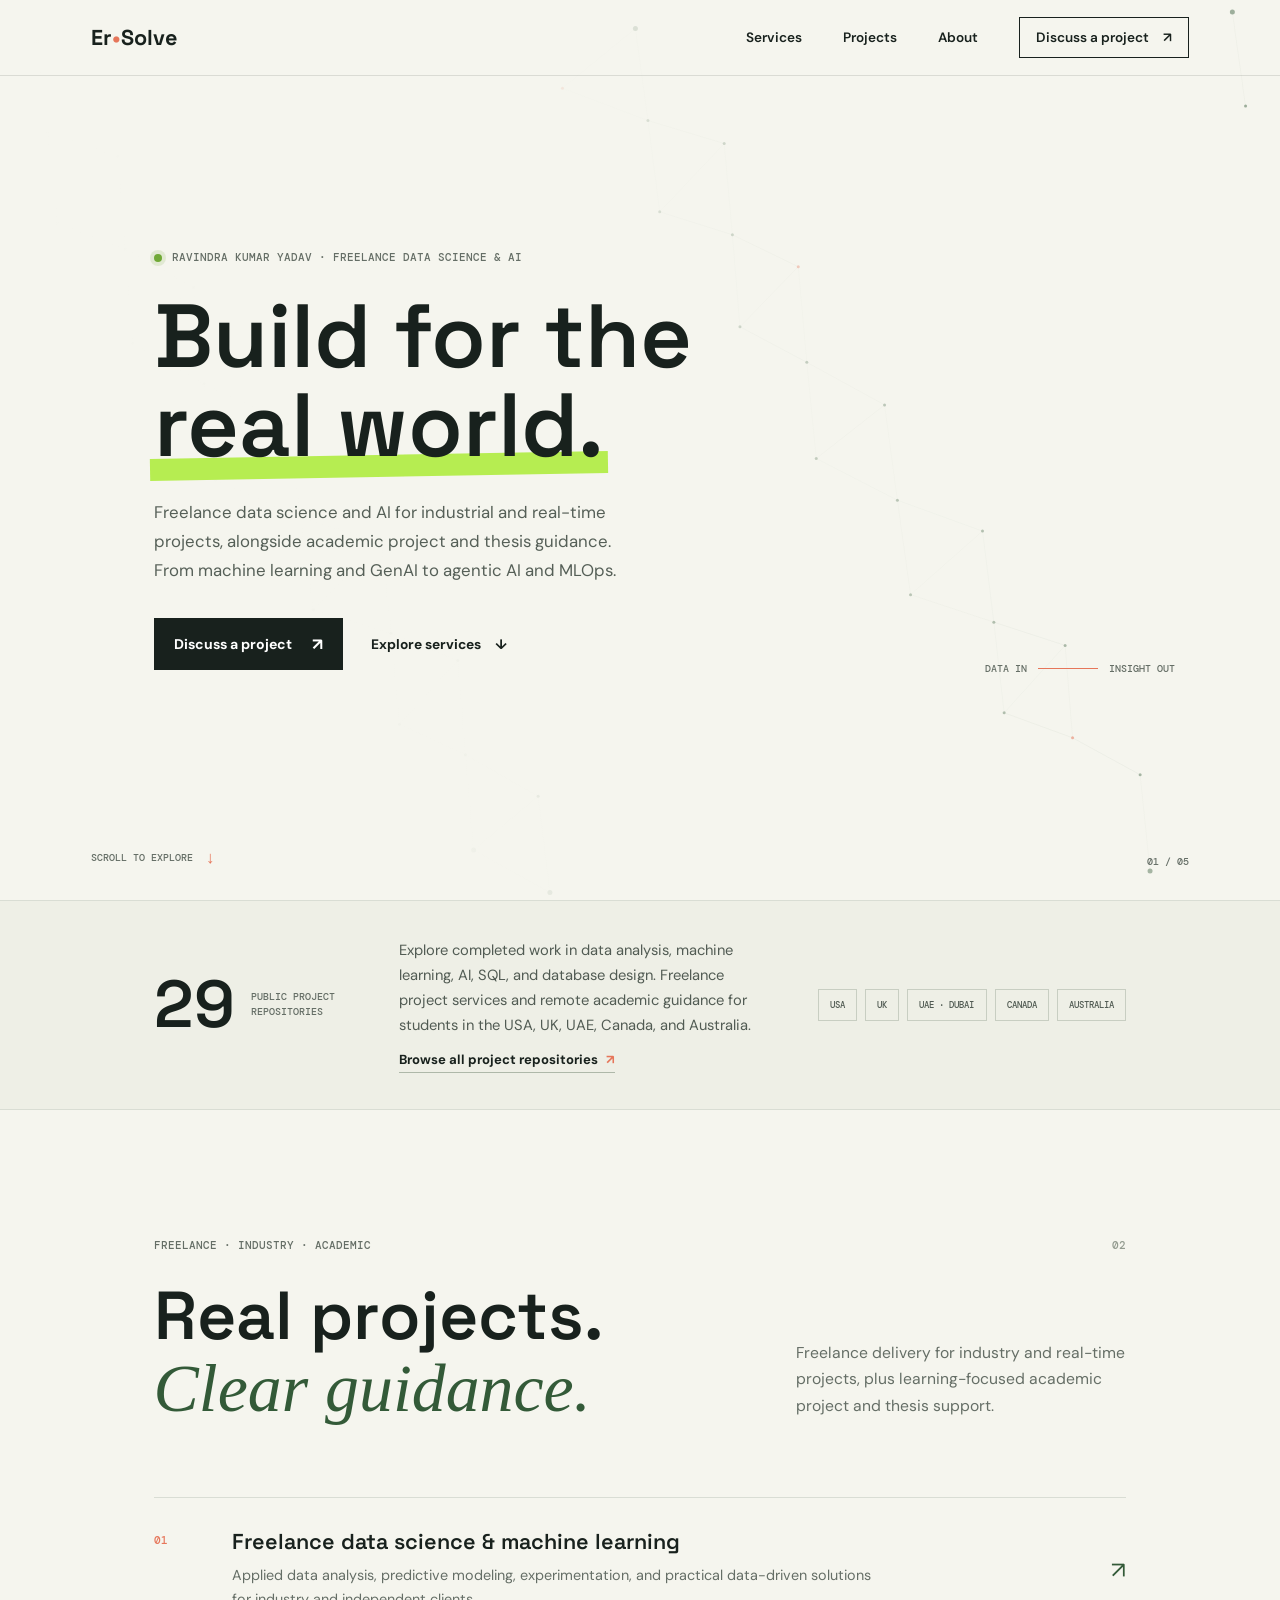
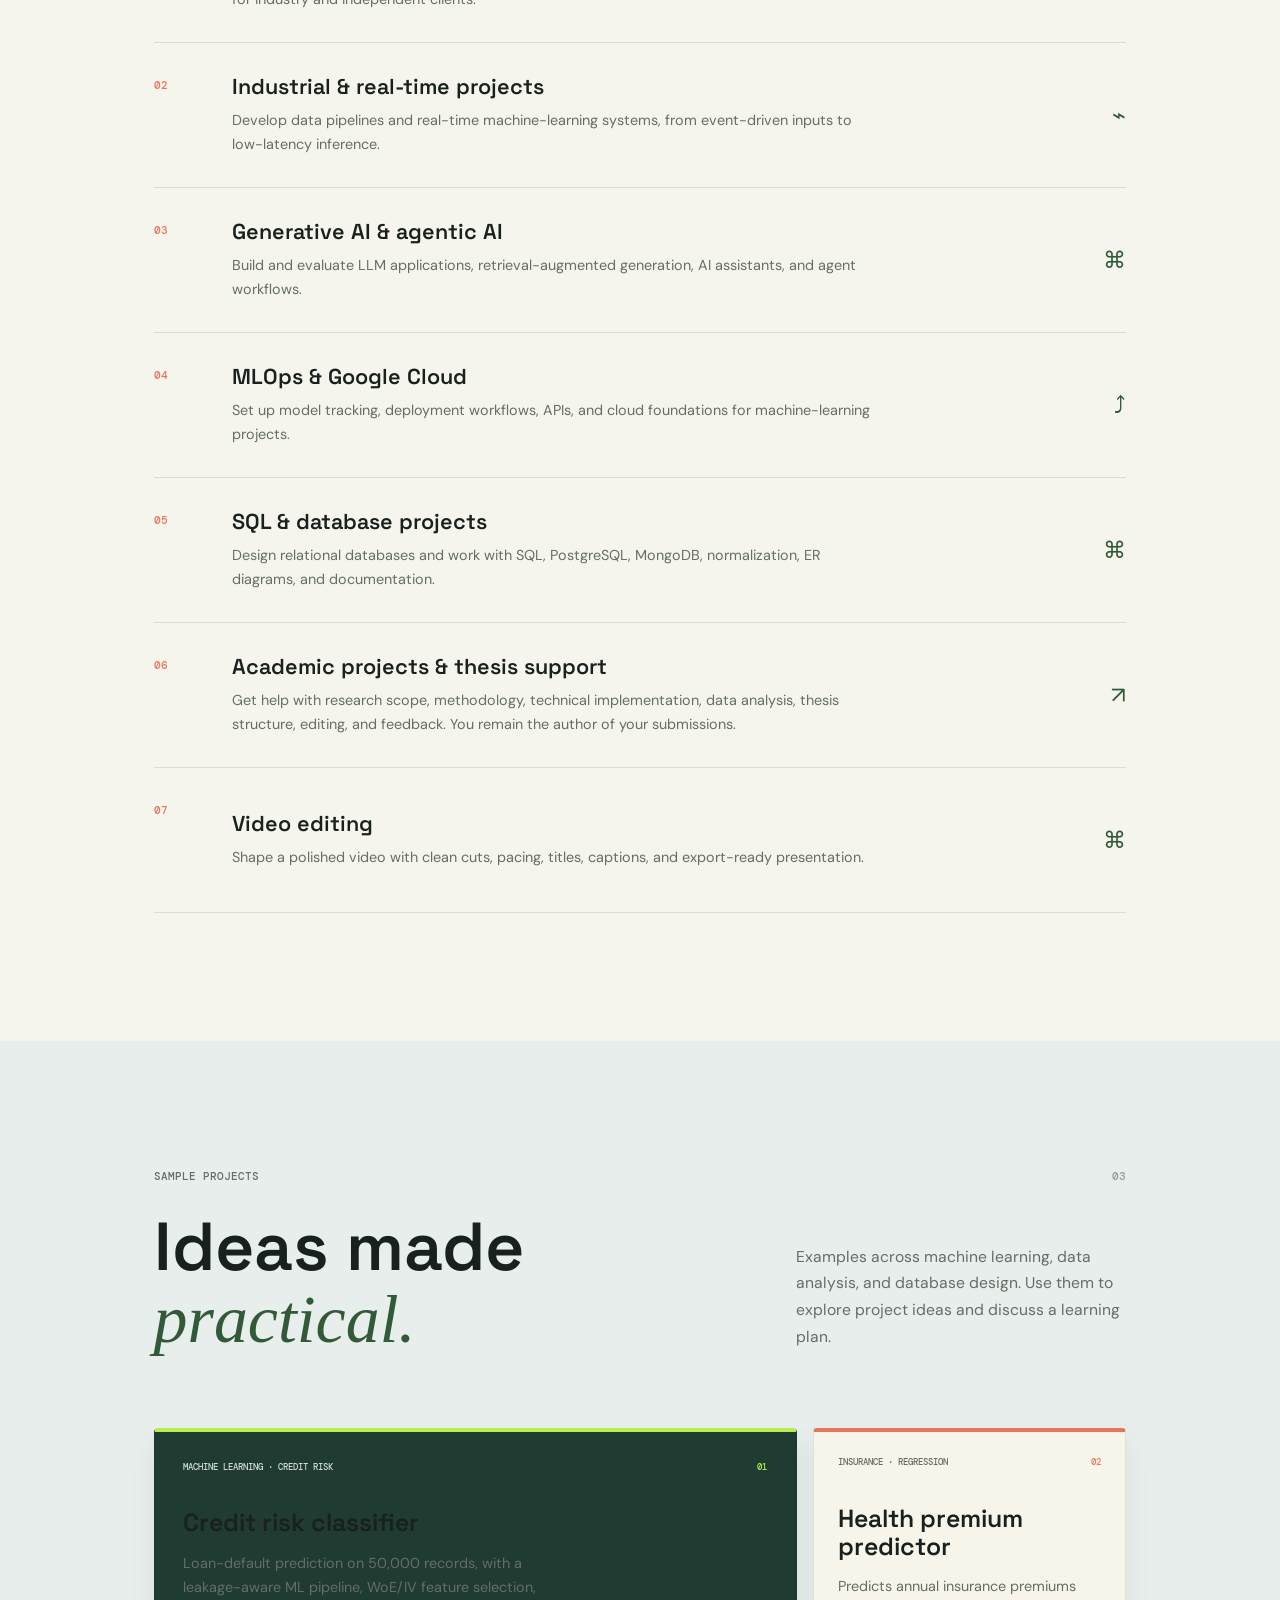
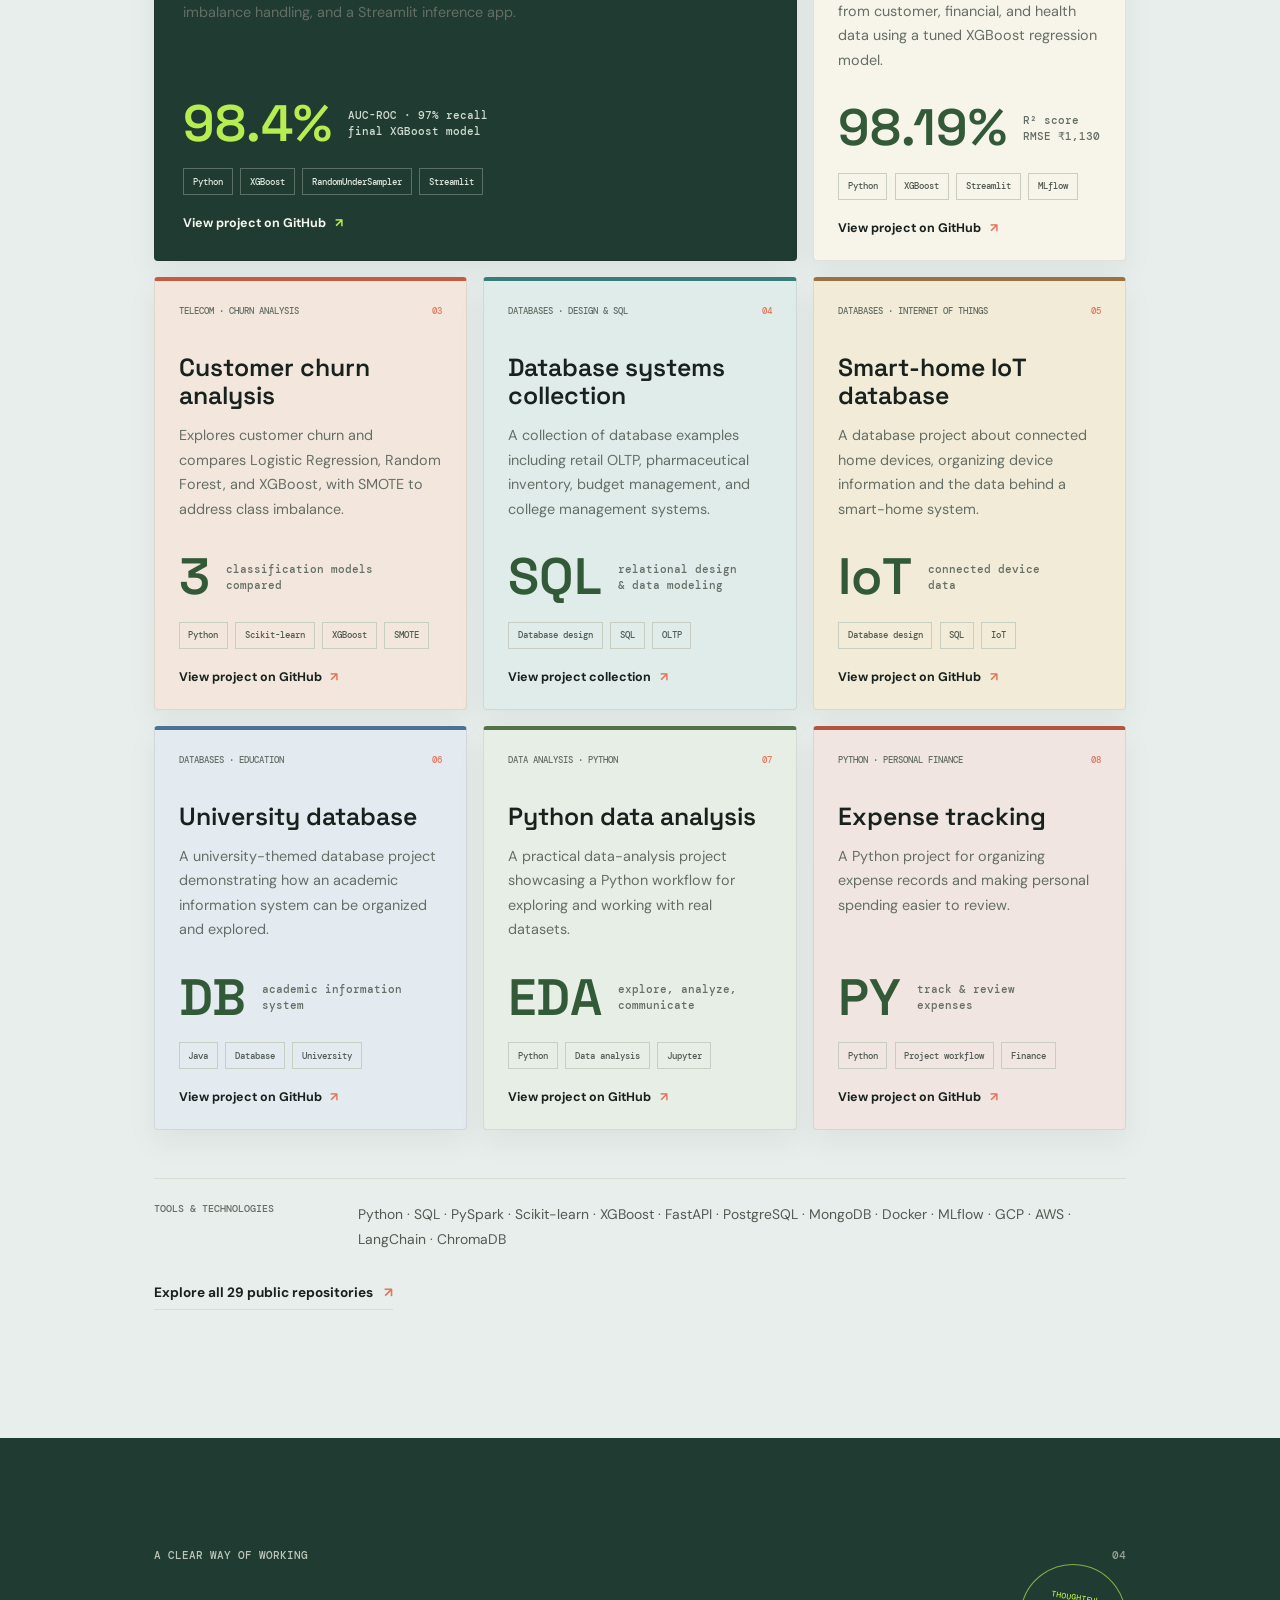
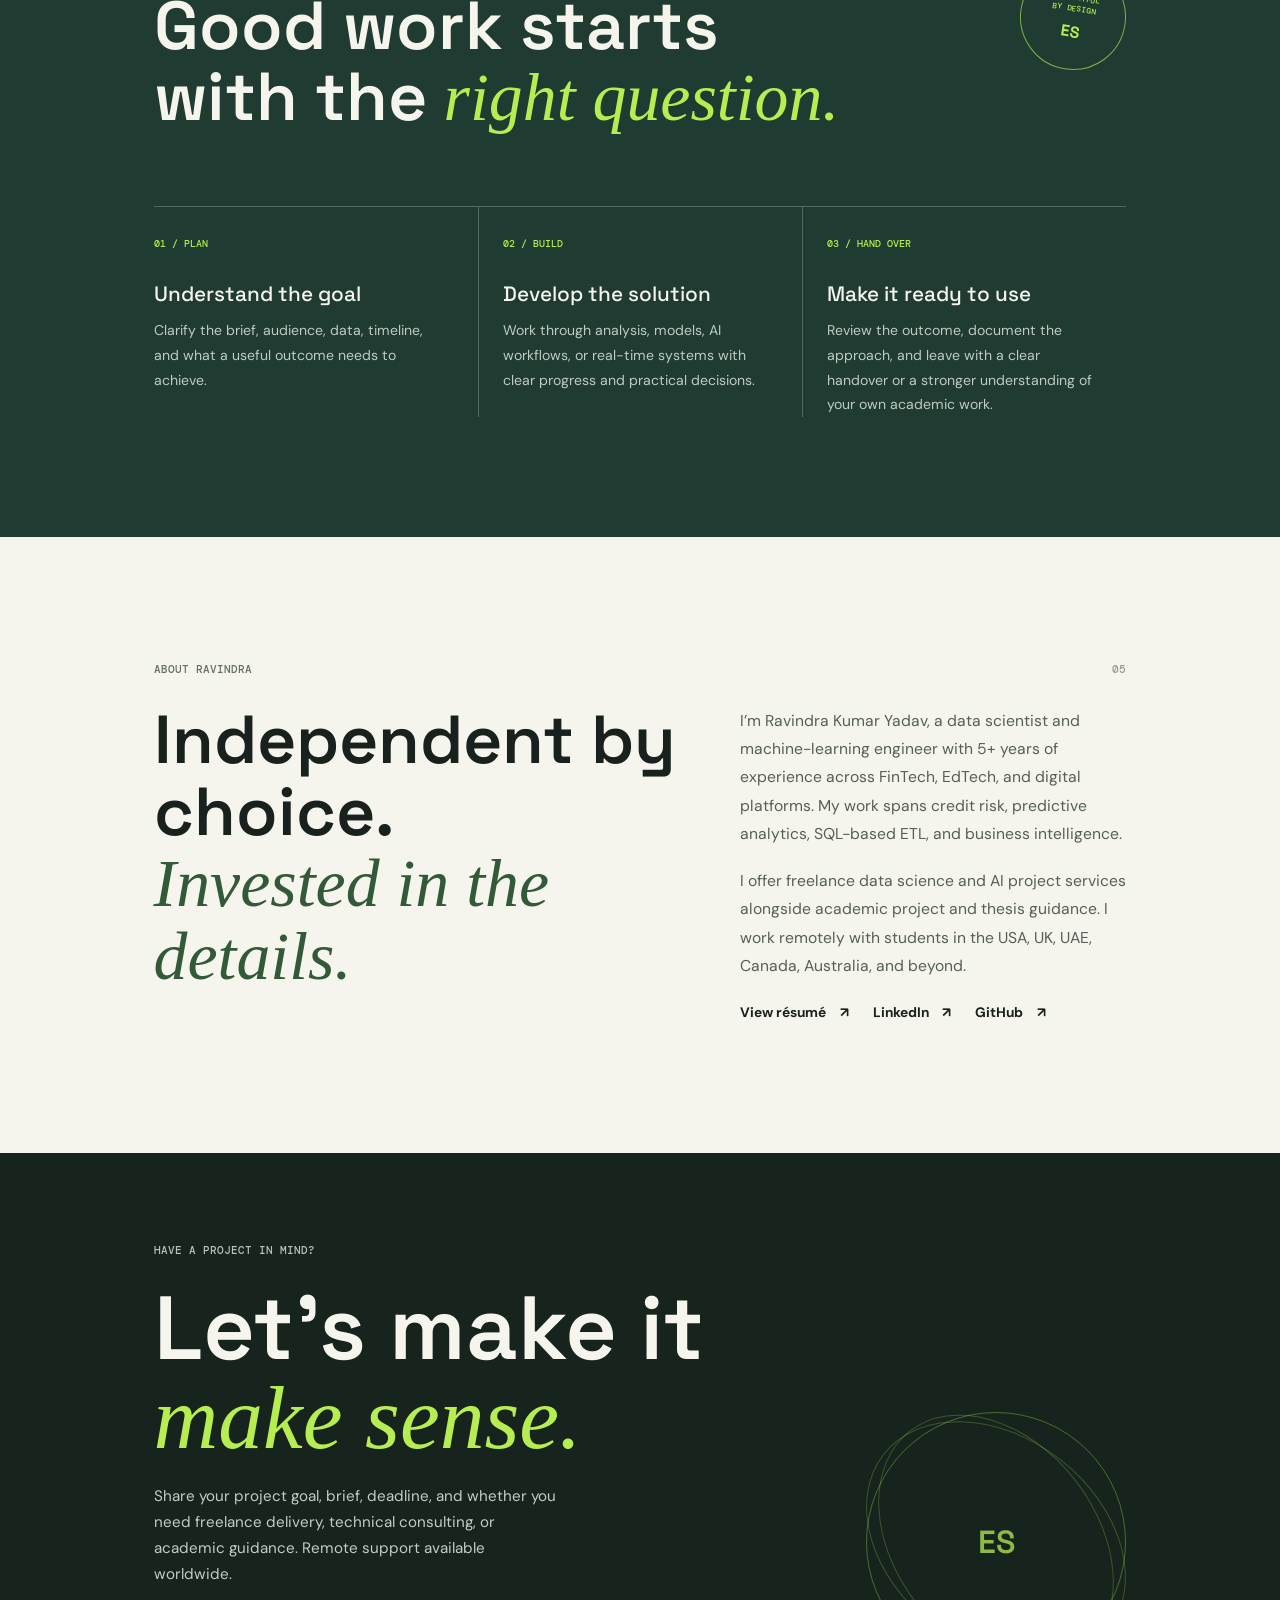
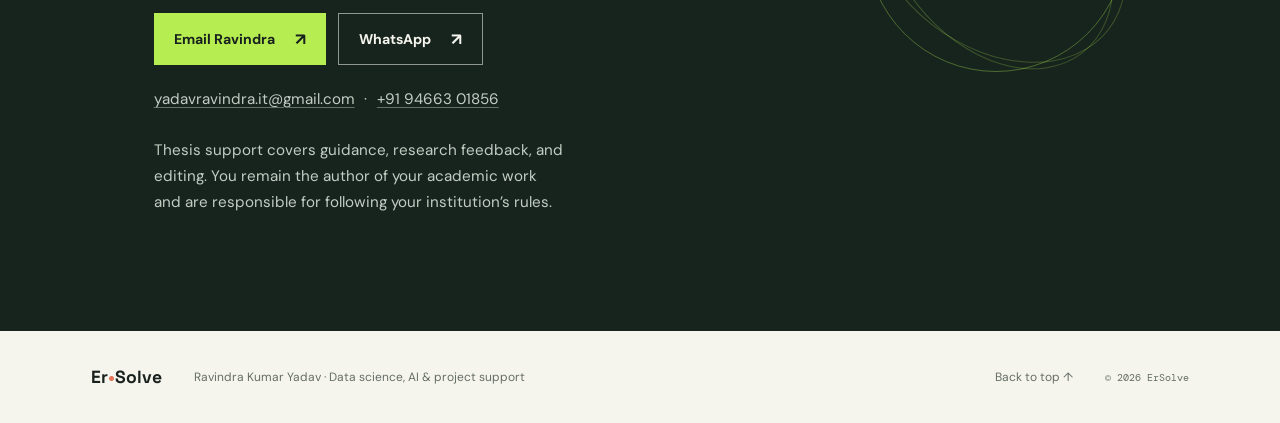
==== index.html @ 777aba5e "projects and view changes" ====
<!doctype html>
<html lang="en">
<head>
    <meta charset="UTF-8">
    <meta name="viewport" content="width=device-width, initial-scale=1">
    <meta name="theme-color" content="#f5f5ee">
    <meta name="description" content="Freelance data science and AI services for industrial and real-time projects, plus academic project and thesis guidance in data analysis, machine learning, GenAI, agentic AI, MLOps, and Google Cloud.">
    <link rel="canonical" href="https://www.ersolve.com/">
    <link rel="preconnect" href="https://fonts.googleapis.com">
    <link rel="preconnect" href="https://fonts.gstatic.com" crossorigin>
    <link href="https://fonts.googleapis.com/css2?family=DM+Mono:wght@400;500&family=DM+Sans:wght@400;500;600;700&family=Space+Grotesk:wght@400;500;600;700&display=swap" rel="stylesheet">
    <link rel="stylesheet" href="assets/css/styles.css">
    <title>Freelance Data Science &amp; AI | Project and Thesis Support | ErSolve</title>
</head>
<body>
    <a class="skip-link" href="#main">Skip to content</a>
    <header class="site-header">
        <a class="wordmark" href="#home" aria-label="ErSolve home">Er<span>•</span>Solve</a>
        <button class="menu-toggle" type="button" aria-label="Open navigation" aria-expanded="false" aria-controls="site-navigation"><span></span><span></span></button>
        <nav class="site-nav" id="site-navigation" aria-label="Main navigation">
            <a href="#services">Services</a><a href="#work">Projects</a><a href="#about">About</a>
            <a class="nav-contact" href="#contact">Discuss a project <span aria-hidden="true">↗</span></a>
        </nav>
    </header>

    <main id="main">
        <section class="hero" id="home" aria-labelledby="hero-title">
            <canvas class="hero-canvas" aria-hidden="true"></canvas><div class="hero-wash" aria-hidden="true"></div>
            <div class="hero-content">
                <p class="eyebrow"><span class="status-dot"></span> RAVINDRA KUMAR YADAV · FREELANCE DATA SCIENCE &amp; AI</p>
                <h1 id="hero-title">Build for the<br><span class="highlight">real world.</span></h1>
                <p class="hero-copy">Freelance data science and AI for industrial and real-time projects, alongside academic project and thesis guidance. From machine learning and GenAI to agentic AI and MLOps.</p>
                <div class="hero-actions"><a class="button button-dark" href="#contact">Discuss a project <span aria-hidden="true">↗</span></a><a class="text-link" href="#services">Explore services <span aria-hidden="true">↓</span></a></div>
            </div>
            <div class="hero-note" aria-hidden="true"><span>DATA IN</span><i></i><span>INSIGHT OUT</span></div>
            <a class="scroll-cue" href="#proof"><span>SCROLL TO EXPLORE</span><span aria-hidden="true">↓</span></a><span class="hero-index" aria-hidden="true">01 / 05</span>
        </section>

        <section class="proof-strip" id="proof" aria-label="Experience highlights">
            <div class="proof-number"><strong>29</strong><span>PUBLIC PROJECT<br>REPOSITORIES</span></div>
            <div class="proof-copy"><p>Explore completed work in data analysis, machine learning, AI, SQL, and database design. Freelance project services and remote academic guidance for students in the USA, UK, UAE, Canada, and Australia.</p><a class="proof-repository-link" href="https://github.com/ravindrakumaryadav?tab=repositories" target="_blank" rel="noreferrer">Browse all project repositories <span aria-hidden="true">↗</span></a></div>
            <div class="proof-tags" aria-label="Remote mentoring regions"><span>USA</span><span>UK</span><span>UAE · DUBAI</span><span>CANADA</span><span>AUSTRALIA</span></div>
        </section>

        <section class="services section-wrap" id="services" aria-labelledby="services-title">
            <div class="section-heading"><p class="eyebrow">FREELANCE · INDUSTRY · ACADEMIC <span class="eyebrow-mark">02</span></p><h2 id="services-title">Real projects.<br><span class="serif-accent">Clear guidance.</span></h2><p class="section-intro">Freelance delivery for industry and real-time projects, plus learning-focused academic project and thesis support.</p></div>
            <div class="service-list">
                <article class="service-row"><span class="service-count">01</span><div><h3>Freelance data science &amp; machine learning</h3><p>Applied data analysis, predictive modeling, experimentation, and practical data-driven solutions for industry and independent clients.</p></div><span class="service-symbol" aria-hidden="true">↗</span></article>
                <article class="service-row"><span class="service-count">02</span><div><h3>Industrial &amp; real-time projects</h3><p>Develop data pipelines and real-time machine-learning systems, from event-driven inputs to low-latency inference.</p></div><span class="service-symbol" aria-hidden="true">⌁</span></article>
                <article class="service-row"><span class="service-count">03</span><div><h3>Generative AI &amp; agentic AI</h3><p>Build and evaluate LLM applications, retrieval-augmented generation, AI assistants, and agent workflows.</p></div><span class="service-symbol" aria-hidden="true">⌘</span></article>
                <article class="service-row"><span class="service-count">04</span><div><h3>MLOps &amp; Google Cloud</h3><p>Set up model tracking, deployment workflows, APIs, and cloud foundations for machine-learning projects.</p></div><span class="service-symbol" aria-hidden="true">⤴</span></article>
                <article class="service-row"><span class="service-count">05</span><div><h3>SQL &amp; database projects</h3><p>Design relational databases and work with SQL, PostgreSQL, MongoDB, normalization, ER diagrams, and documentation.</p></div><span class="service-symbol" aria-hidden="true">⌘</span></article>
                <article class="service-row"><span class="service-count">06</span><div><h3>Academic projects &amp; thesis support</h3><p>Get help with research scope, methodology, technical implementation, data analysis, thesis structure, editing, and feedback. You remain the author of your submissions.</p></div><span class="service-symbol" aria-hidden="true">↗</span></article>
                <article class="service-row"><span class="service-count">07</span><div><h3>Video editing</h3><p>Shape a polished video with clean cuts, pacing, titles, captions, and export-ready presentation.</p></div><span class="service-symbol" aria-hidden="true">⌘</span></article>
            </div>
        </section>

        <section class="work section-wrap" id="work" aria-labelledby="work-title">
            <div class="section-heading"><p class="eyebrow">SAMPLE PROJECTS <span class="eyebrow-mark">03</span></p><h2 id="work-title">Ideas made<br><span class="serif-accent">practical.</span></h2><p class="section-intro">Examples across machine learning, data analysis, and database design. Use them to explore project ideas and discuss a learning plan.</p></div>
            <div class="project-grid">
                <article class="project-card project-card--featured"><div class="project-topline"><span>MACHINE LEARNING · CREDIT RISK</span><span>01</span></div><h3>Credit risk classifier</h3><p>Loan-default prediction on 50,000 records, with a leakage-aware ML pipeline, WoE/IV feature selection, imbalance handling, and a Streamlit inference app.</p><div class="project-result"><strong>98.4%</strong><span>AUC-ROC · 97% recall<br>final XGBoost model</span></div><div class="project-stack"><span>Python</span><span>XGBoost</span><span>RandomUnderSampler</span><span>Streamlit</span></div><a class="project-link" href="https://github.com/ravindrakumaryadav/ML-Credit-Risk-Model" target="_blank" rel="noreferrer">View project on GitHub <span aria-hidden="true">↗</span></a></article>
                <article class="project-card"><div class="project-topline"><span>INSURANCE · REGRESSION</span><span>02</span></div><h3>Health premium predictor</h3><p>Predicts annual insurance premiums from customer, financial, and health data using a tuned XGBoost regression model.</p><div class="project-result"><strong>98.19%</strong><span>R² score<br>RMSE ₹1,130</span></div><div class="project-stack"><span>Python</span><span>XGBoost</span><span>Streamlit</span><span>MLflow</span></div><a class="project-link" href="https://github.com/ravindrakumaryadav/ML-Healthcare-Insurance-Premium-Prediction" target="_blank" rel="noreferrer">View project on GitHub <span aria-hidden="true">↗</span></a></article>
                <article class="project-card"><div class="project-topline"><span>TELECOM · CHURN ANALYSIS</span><span>03</span></div><h3>Customer churn analysis</h3><p>Explores customer churn and compares Logistic Regression, Random Forest, and XGBoost, with SMOTE to address class imbalance.</p><div class="project-result"><strong>3</strong><span>classification models<br>compared</span></div><div class="project-stack"><span>Python</span><span>Scikit-learn</span><span>XGBoost</span><span>SMOTE</span></div><a class="project-link" href="https://github.com/ravindrakumaryadav/Telecom-Customer-Churn-Analysis" target="_blank" rel="noreferrer">View project on GitHub <span aria-hidden="true">↗</span></a></article>
                <article class="project-card"><div class="project-topline"><span>DATABASES · DESIGN &amp; SQL</span><span>04</span></div><h3>Database systems collection</h3><p>A collection of database examples including retail OLTP, pharmaceutical inventory, budget management, and college management systems.</p><div class="project-result"><strong>SQL</strong><span>relational design<br>&amp; data modeling</span></div><div class="project-stack"><span>Database design</span><span>SQL</span><span>OLTP</span></div><a class="project-link" href="https://github.com/ravindrakumaryadav/database-projects" target="_blank" rel="noreferrer">View project collection <span aria-hidden="true">↗</span></a></article>
                <article class="project-card"><div class="project-topline"><span>DATABASES · INTERNET OF THINGS</span><span>05</span></div><h3>Smart-home IoT database</h3><p>A database project about connected home devices, organizing device information and the data behind a smart-home system.</p><div class="project-result"><strong>IoT</strong><span>connected device<br>data</span></div><div class="project-stack"><span>Database design</span><span>SQL</span><span>IoT</span></div><a class="project-link" href="https://github.com/ravindrakumaryadav/Smart-Home-Database-IOT-Devices-" target="_blank" rel="noreferrer">View project on GitHub <span aria-hidden="true">↗</span></a></article>
                <article class="project-card"><div class="project-topline"><span>DATABASES · EDUCATION</span><span>06</span></div><h3>University database</h3><p>A university-themed database project demonstrating how an academic information system can be organized and explored.</p><div class="project-result"><strong>DB</strong><span>academic information<br>system</span></div><div class="project-stack"><span>Java</span><span>Database</span><span>University</span></div><a class="project-link" href="https://github.com/ravindrakumaryadav/UniversityDatabase" target="_blank" rel="noreferrer">View project on GitHub <span aria-hidden="true">↗</span></a></article>
                <article class="project-card"><div class="project-topline"><span>DATA ANALYSIS · PYTHON</span><span>07</span></div><h3>Python data analysis</h3><p>A practical data-analysis project showcasing a Python workflow for exploring and working with real datasets.</p><div class="project-result"><strong>EDA</strong><span>explore, analyze,<br>communicate</span></div><div class="project-stack"><span>Python</span><span>Data analysis</span><span>Jupyter</span></div><a class="project-link" href="https://github.com/ravindrakumaryadav/DataAnalysis" target="_blank" rel="noreferrer">View project on GitHub <span aria-hidden="true">↗</span></a></article>
                <article class="project-card"><div class="project-topline"><span>PYTHON · PERSONAL FINANCE</span><span>08</span></div><h3>Expense tracking</h3><p>A Python project for organizing expense records and making personal spending easier to review.</p><div class="project-result"><strong>PY</strong><span>track &amp; review<br>expenses</span></div><div class="project-stack"><span>Python</span><span>Project workflow</span><span>Finance</span></div><a class="project-link" href="https://github.com/ravindrakumaryadav/project-expense-tracking" target="_blank" rel="noreferrer">View project on GitHub <span aria-hidden="true">↗</span></a></article>
            </div>
            <div class="tech-stack"><span class="tech-label">TOOLS &amp; TECHNOLOGIES</span><p>Python · SQL · PySpark · Scikit-learn · XGBoost · FastAPI · PostgreSQL · MongoDB · Docker · MLflow · GCP · AWS · LangChain · ChromaDB</p></div>
            <a class="all-projects-link" href="https://github.com/ravindrakumaryadav?tab=repositories" target="_blank" rel="noreferrer">Explore all 29 public repositories <span aria-hidden="true">↗</span></a>
        </section>

        <section class="approach" id="approach" aria-labelledby="approach-title">
            <div class="approach-inner"><div class="approach-heading"><p class="eyebrow">A CLEAR WAY OF WORKING <span class="eyebrow-mark">04</span></p><h2 id="approach-title">Good work starts<br>with the <span class="serif-accent">right question.</span></h2></div>
                <div class="approach-steps">
                    <article><span>01 / PLAN</span><h3>Understand the goal</h3><p>Clarify the brief, audience, data, timeline, and what a useful outcome needs to achieve.</p></article>
                    <article><span>02 / BUILD</span><h3>Develop the solution</h3><p>Work through analysis, models, AI workflows, or real-time systems with clear progress and practical decisions.</p></article>
                    <article><span>03 / HAND OVER</span><h3>Make it ready to use</h3><p>Review the outcome, document the approach, and leave with a clear handover or a stronger understanding of your own academic work.</p></article>
                </div><div class="approach-stamp" aria-hidden="true"><span>THOUGHTFUL<br>BY DESIGN</span><span>ES</span></div>
            </div>
        </section>

        <section class="about section-wrap" id="about" aria-labelledby="about-title">
            <p class="eyebrow">ABOUT RAVINDRA <span class="eyebrow-mark">05</span></p>
            <div class="about-layout"><h2 id="about-title">Independent by choice.<br><span class="serif-accent">Invested in the details.</span></h2>
                <div class="about-copy"><p>I’m Ravindra Kumar Yadav, a data scientist and machine-learning engineer with 5+ years of experience across FinTech, EdTech, and digital platforms. My work spans credit risk, predictive analytics, SQL-based ETL, and business intelligence.</p><p>I offer freelance data science and AI project services alongside academic project and thesis guidance. I work remotely with students in the USA, UK, UAE, Canada, Australia, and beyond.</p><div class="about-links"><a class="text-link" href="Ravindra_Kumar_Yadav_Resume.pdf" target="_blank" rel="noreferrer">View résumé <span aria-hidden="true">↗</span></a><a class="text-link" href="https://linkedin.com/in/ravindra-kumar-yadav" target="_blank" rel="noreferrer">LinkedIn <span aria-hidden="true">↗</span></a><a class="text-link" href="https://github.com/ravindra-yadav" target="_blank" rel="noreferrer">GitHub <span aria-hidden="true">↗</span></a></div></div>
            </div>
        </section>

        <section class="contact" id="contact" aria-labelledby="contact-title"><div class="contact-grid" aria-hidden="true"></div><div class="contact-content">
            <p class="eyebrow">HAVE A PROJECT IN MIND?</p><h2 id="contact-title">Let’s make it<br><span>make sense.</span></h2>
            <p>Share your project goal, brief, deadline, and whether you need freelance delivery, technical consulting, or academic guidance. Remote support available worldwide.</p>
            <div class="contact-actions"><a class="button button-lime" href="mailto:yadavravindra.it@gmail.com?subject=Academic%20project%20mentoring%20inquiry">Email Ravindra <span aria-hidden="true">↗</span></a><a class="button button-whatsapp" href="https://wa.me/919466301856?text=Hi%20Ravindra%2C%20I%20have%20a%20project%20inquiry." target="_blank" rel="noreferrer">WhatsApp <span aria-hidden="true">↗</span></a></div>
            <p class="contact-details"><a href="mailto:yadavravindra.it@gmail.com">yadavravindra.it@gmail.com</a><span aria-hidden="true">·</span><a href="tel:+919466301856">+91 94663 01856</a></p>
            <p class="contact-note">Thesis support covers guidance, research feedback, and editing. You remain the author of your academic work and are responsible for following your institution’s rules.</p>
        </div><span class="contact-orbit" aria-hidden="true">ES</span></section>
    </main>

    <footer class="site-footer"><a class="wordmark" href="#home" aria-label="ErSolve home">Er<span>•</span>Solve</a><p>Ravindra Kumar Yadav · Data science, AI &amp; project support</p><a href="#home">Back to top ↑</a><span class="copyright">© <span id="year"></span> ErSolve</span></footer>
    <script src="assets/js/main.js" defer></script>
</body>
</html>
---- assets/css/styles.css ----
:root {
    color-scheme: light;
    --paper: #f5f5ee;
    --ink: #18211d;
    --muted: #656e66;
    --line: #d9ddd4;
    --green: #b6ed51;
    --green-deep: #335a38;
    --coral: #e6765a;
    --display: "Space Grotesk", "Trebuchet MS", sans-serif;
    --body: "DM Sans", "Segoe UI", sans-serif;
    --mono: "DM Mono", Consolas, monospace;
}
* { box-sizing: border-box; }
html { scroll-behavior: smooth; scroll-padding-top: 5rem; }
body { margin: 0; background: var(--paper); color: var(--ink); font-family: var(--body); font-size: 16px; -webkit-font-smoothing: antialiased; }
a { color: inherit; text-decoration: none; }
button { font: inherit; }
::selection { background: var(--green); color: var(--ink); }
.skip-link { position: fixed; z-index: 20; top: 1rem; left: 1rem; padding: .75rem 1rem; background: var(--green); transform: translateY(-180%); }
.skip-link:focus { transform: translateY(0); }
.site-header { height: 76px; padding: 0 7.1vw; display: flex; align-items: center; justify-content: space-between; position: absolute; z-index: 10; inset: 0 0 auto; border-bottom: 1px solid rgb(24 33 29 / 12%); }
.wordmark { font-family: var(--display); font-weight: 700; font-size: 1.35rem; }
.wordmark span { color: var(--coral); }
.site-nav { display: flex; align-items: center; gap: clamp(1.5rem, 3.2vw, 3.25rem); font-size: .85rem; font-weight: 600; }
.site-nav a:not(.nav-contact), .site-footer a { transition: color .2s ease; }
.site-nav a:not(.nav-contact):hover, .site-footer a:hover { color: var(--green-deep); }
.nav-contact { padding: .7rem 1rem; border: 1px solid var(--ink); transition: background .2s ease, color .2s ease; }
.nav-contact:hover { background: var(--ink); color: var(--paper); }
.nav-contact span { margin-left: .7rem; }
.menu-toggle { display: none; }
.hero { min-height: max(700px, 100svh); position: relative; display: flex; align-items: center; overflow: hidden; padding: 130px 12vw 110px; isolation: isolate; }
.hero-canvas, .hero-wash { position: absolute; z-index: -2; inset: 0; width: 100%; height: 100%; }
.hero-wash { z-index: -1; background: linear-gradient(90deg, var(--paper) 0%, rgb(245 245 238 / 96%) 36%, rgb(245 245 238 / 48%) 66%, rgb(245 245 238 / 9%) 100%); }
.hero-content { width: min(670px, 62vw); position: relative; z-index: 1; animation: settle-in .7s ease both; }
.eyebrow { display: flex; align-items: center; gap: .65rem; margin: 0 0 1.65rem; color: var(--muted); font: 500 .69rem/1.4 var(--mono); }
.status-dot { width: 8px; height: 8px; border-radius: 50%; background: #70a936; box-shadow: 0 0 0 4px rgb(112 169 54 / 15%); }
.hero h1, .section-heading h2, .approach h2, .about h2, .contact h2 { margin: 0; font: 600 clamp(3.5rem, 7vw, 6.55rem)/.99 var(--display); }
.highlight { position: relative; z-index: 0; white-space: nowrap; }
.highlight::after { content: ""; position: absolute; z-index: -1; left: -.04em; right: -.05em; bottom: .05em; height: .25em; background: var(--green); transform: rotate(-1deg); }
.hero-copy { max-width: 475px; margin: 1.75rem 0 0; color: #555f57; font-size: 1.05rem; line-height: 1.75; }
.hero-actions { display: flex; align-items: center; gap: 1.8rem; margin-top: 2rem; }
.button { min-height: 52px; display: inline-flex; align-items: center; justify-content: center; gap: 1.25rem; padding: 0 1.25rem; font-size: .88rem; font-weight: 700; transition: transform .2s ease, background .2s ease; }
.button:hover { transform: translateY(-2px); }
.button-dark { color: white; background: var(--ink); }
.button-dark:hover { background: var(--green-deep); }
.button span { font-size: 1.05rem; }
.text-link { display: inline-flex; align-items: center; gap: .85rem; font-size: .86rem; font-weight: 700; }
.text-link span { transition: transform .2s ease; }
.text-link:hover span { transform: translate(3px, -2px); }
.hero-note { position: absolute; right: 8.2%; bottom: 25%; display: flex; align-items: center; gap: .7rem; color: var(--muted); font: 500 .62rem var(--mono); }
.hero-note i { width: 60px; height: 1px; background: var(--coral); }
.scroll-cue { position: absolute; bottom: 2rem; left: 7.1vw; display: flex; gap: .75rem; align-items: center; color: var(--muted); font: 500 .63rem var(--mono); }
.scroll-cue span:last-child { color: var(--coral); font-size: 1.05rem; }
.hero-index { position: absolute; right: 7.1vw; bottom: 2rem; color: var(--muted); font: 500 .63rem var(--mono); }
.proof-strip { min-height: 180px; padding: 2.3rem 12vw; display: grid; grid-template-columns: auto minmax(250px, 1fr) auto; align-items: center; gap: clamp(2rem, 5vw, 5rem); border-top: 1px solid var(--line); border-bottom: 1px solid var(--line); background: #eeefe6; }
.proof-number { display: flex; align-items: center; gap: 1rem; }
.proof-number strong { font: 600 4.15rem/.9 var(--display); }
.proof-number strong span { color: var(--coral); }
.proof-number > span { color: var(--muted); font: 500 .62rem/1.5 var(--mono); }
.proof-copy p { max-width: 460px; margin: 0; color: #515b53; font-size: .92rem; line-height: 1.7; }
.proof-repository-link { display: inline-flex; align-items: center; gap: .5rem; margin-top: .8rem; border-bottom: 1px solid #aeb8a9; padding-bottom: .25rem; font-size: .82rem; font-weight: 700; }
.proof-repository-link span { color: var(--coral); transition: transform .2s ease; }
.proof-repository-link:hover span { transform: translate(3px, -2px); }
.proof-tags { display: flex; flex-wrap: wrap; justify-content: flex-end; gap: .5rem; }
.proof-tags span { padding: .55rem .7rem; border: 1px solid #c8cec2; color: #515b53; font: 500 .58rem var(--mono); white-space: nowrap; }
.section-wrap { padding: 128px 12vw; }
.section-heading { display: grid; grid-template-columns: 1fr 1fr; align-items: end; column-gap: 3rem; }
.section-heading .eyebrow { grid-column: 1 / -1; }
.eyebrow-mark { margin-left: auto; color: #939b8f; }
.section-heading h2, .approach h2, .about h2 { font-size: clamp(2.75rem, 5.3vw, 4.65rem); line-height: 1.06; }
.serif-accent { color: var(--green-deep); font-family: Georgia, "Times New Roman", serif; font-weight: 400; font-style: italic; }
.section-intro { max-width: 330px; justify-self: end; margin: 0 0 .35rem; color: var(--muted); font-size: .98rem; line-height: 1.7; }
.service-list { margin-top: 4.5rem; border-top: 1px solid var(--line); }
.service-row { min-height: 145px; display: grid; grid-template-columns: 54px 1fr 46px; align-items: center; gap: 1.5rem; border-bottom: 1px solid var(--line); transition: padding .2s ease, background .2s ease; }
.service-row:hover { padding: 0 1rem; background: #eeefe6; }
.service-count { align-self: start; padding-top: 2.2rem; color: var(--coral); font: 500 .7rem var(--mono); }
.service-row h3 { margin: 0 0 .55rem; font: 600 1.35rem var(--display); }
.service-row p { max-width: 650px; margin: 0; color: var(--muted); font-size: .9rem; line-height: 1.65; }
.service-symbol { justify-self: end; color: var(--green-deep); font-size: 1.45rem; }
.work { background: #e8eeeb; }
.project-grid { margin-top: 4.5rem; display: grid; grid-template-columns: repeat(3, minmax(0, 1fr)); align-items: stretch; gap: 1rem; }
.project-card { min-width: 0; min-height: 390px; padding: 1.5rem; display: flex; flex-direction: column; align-items: flex-start; border: 1px solid rgb(24 33 29 / 9%); border-top: 4px solid var(--card-accent); border-radius: 4px; background: var(--card-bg); box-shadow: 0 12px 30px rgb(24 33 29 / 6%); transition: transform .22s ease, box-shadow .22s ease; }
.project-card:hover { transform: translateY(-5px); box-shadow: 0 18px 36px rgb(24 33 29 / 12%); }
.project-card:nth-child(1) { --card-bg: #203b31; --card-accent: var(--green); }
.project-card:nth-child(2) { --card-bg: #f7f4e9; --card-accent: var(--coral); }
.project-card:nth-child(3) { --card-bg: #f3e7dd; --card-accent: #c45b43; }
.project-card:nth-child(4) { --card-bg: #e0ecea; --card-accent: #367c78; }
.project-card:nth-child(5) { --card-bg: #f1ebd7; --card-accent: #9a7141; }
.project-card:nth-child(6) { --card-bg: #e3eaf0; --card-accent: #4b7293; }
.project-card:nth-child(7) { --card-bg: #e7eee5; --card-accent: #527348; }
.project-card:nth-child(8) { --card-bg: #f0e5e1; --card-accent: #b35441; }
.project-card--featured { grid-column: span 2; padding: 1.8rem; }
.project-card--featured h3 { font-size: 2rem; }
.project-card--featured .project-topline, .project-card--featured p, .project-card--featured .project-result span { color: #d0dbd1; }
.project-card--featured .project-topline span:last-child, .project-card--featured .project-result strong, .project-card--featured .project-link span { color: var(--green); }
.project-card--featured .project-stack span { border-color: rgb(245 245 238 / 28%); color: #e0e8df; }
.project-card--featured .project-link { color: var(--paper); }
.project-topline { width: 100%; display: flex; justify-content: space-between; color: var(--muted); font: 500 .59rem var(--mono); }
.project-topline span:last-child { color: var(--coral); }
.project-card h3 { margin: 2.3rem 0 .8rem; font: 600 1.55rem/1.15 var(--display); }
.project-card p { max-width: 390px; margin: 0; color: var(--muted); font-size: .9rem; line-height: 1.7; }
.project-result { display: flex; align-items: center; gap: 1rem; margin-top: auto; padding-top: 2rem; }
.project-result strong { color: var(--green-deep); font: 600 3.2rem/.95 var(--display); }
.project-result span { color: var(--muted); font: 500 .66rem/1.5 var(--mono); }
.project-stack { display: flex; flex-wrap: wrap; gap: .45rem; margin-top: 1.25rem; }
.project-stack span { padding: .4rem .55rem; border: 1px solid #c8cec2; color: #515b53; font: 500 .58rem var(--mono); }
.project-link { margin-top: 1.25rem; display: inline-flex; align-items: center; gap: .55rem; font-size: .78rem; font-weight: 700; }
.project-card:focus-within { outline: 2px solid var(--ink); outline-offset: 3px; }
.project-link span, .all-projects-link span { color: var(--coral); transition: transform .2s ease; }
.project-link:hover span, .all-projects-link:hover span { transform: translate(3px, -2px); }
.tech-stack { margin-top: 3rem; padding-top: 1.4rem; display: grid; grid-template-columns: 180px 1fr; gap: 1.5rem; border-top: 1px solid var(--line); }
.tech-label { color: var(--muted); font: 500 .65rem var(--mono); }
.tech-stack p { margin: 0; color: #515b53; font-size: .87rem; line-height: 1.8; }
.all-projects-link { margin-top: 2rem; display: inline-flex; align-items: center; gap: .7rem; border-bottom: 1px solid var(--line); padding-bottom: .5rem; font-size: .85rem; font-weight: 700; }
.approach { padding: 110px 12vw 120px; position: relative; overflow: hidden; color: var(--paper); background: #203b31; }
.approach::before { content: ""; position: absolute; inset: 0 0 0 56%; opacity: .18; background-image: linear-gradient(90deg, transparent 49.5%, #c8d6bd 50%, transparent 50.5%), linear-gradient(transparent 49.5%, #c8d6bd 50%, transparent 50.5%); background-size: 42px 42px; mask-image: linear-gradient(90deg, transparent, #000); }
.approach-inner { position: relative; }
.approach .eyebrow { color: #bbc6b9; }
.approach .eyebrow-mark { color: #94a497; }
.approach h2 { color: var(--paper); }
.approach .serif-accent { color: var(--green); }
.approach-steps { margin-top: 4.5rem; display: grid; grid-template-columns: repeat(3, 1fr); border-top: 1px solid rgb(245 245 238 / 25%); }
.approach-steps article { padding: 1.5rem 1.5rem 0 0; }
.approach-steps article + article { padding-left: 1.5rem; border-left: 1px solid rgb(245 245 238 / 25%); }
.approach-steps article > span { color: var(--green); font: 500 .65rem var(--mono); }
.approach-steps h3 { margin: 1.8rem 0 .7rem; color: var(--paper); font: 500 1.3rem var(--display); }
.approach-steps p { max-width: 290px; margin: 0; color: #c0cbc1; font-size: .88rem; line-height: 1.75; }
.approach-stamp { width: 106px; height: 106px; position: absolute; top: 1rem; right: 0; display: flex; flex-direction: column; align-items: center; justify-content: center; gap: .4rem; border: 1px solid rgb(182 237 81 / 65%); border-radius: 50%; color: var(--green); transform: rotate(9deg); }
.approach-stamp span:first-child { text-align: center; font: 500 .49rem/1.4 var(--mono); }
.approach-stamp span:last-child { font: 700 1rem var(--display); }
.about { padding-top: 125px; padding-bottom: 132px; }
.about-layout { display: grid; grid-template-columns: 1.15fr .85fr; align-items: start; gap: 5vw; }
.about-copy { max-width: 490px; padding-top: .2rem; }
.about-copy p { margin: 0 0 1.2rem; color: #555f57; font-size: .98rem; line-height: 1.8; }
.about-links { display: flex; flex-wrap: wrap; gap: 1rem 1.5rem; margin-top: 1.4rem; }
.contact { min-height: 485px; position: relative; overflow: hidden; display: flex; align-items: center; padding: 90px 12vw; color: var(--paper); background: #17241e; isolation: isolate; }
.contact-grid { position: absolute; z-index: -1; inset: 0 0 0 48%; opacity: .17; background-image: linear-gradient(90deg, transparent 49.5%, #b6ed51 50%, transparent 50.5%), linear-gradient(transparent 49.5%, #b6ed51 50%, transparent 50.5%); background-size: 48px 48px; mask-image: linear-gradient(90deg, transparent, #000); }
.contact-content { position: relative; z-index: 1; }
.contact .eyebrow { color: #b6c1b8; }
.contact h2 { font-size: clamp(3.3rem, 7vw, 6.1rem); }
.contact h2 span { color: var(--green); font-family: Georgia, "Times New Roman", serif; font-weight: 400; font-style: italic; }
.contact-content > p:not(.eyebrow) { max-width: 410px; margin: 1.35rem 0 1.6rem; color: #c2cdc3; font-size: .95rem; line-height: 1.7; }
.contact-content > .contact-note { max-width: 520px; margin: 1.1rem 0 0; color: #aebbb1; font-size: .76rem; line-height: 1.65; }
.contact-actions { display: flex; flex-wrap: wrap; gap: .75rem; }
.button-whatsapp { border: 1px solid rgb(245 245 238 / 55%); color: var(--paper); background: transparent; }
.button-whatsapp:hover { border-color: #8cd9a8; background: #247a56; }
.contact-details { display: flex; flex-wrap: wrap; align-items: center; gap: .6rem; margin: 1rem 0 0; color: #c2cdc3; font-size: .82rem; }
.contact-details a { text-decoration: underline; text-decoration-color: rgb(194 205 195 / 45%); text-underline-offset: .2em; }
.contact-details a:hover { color: var(--green); }
.button-lime { color: var(--ink); background: var(--green); }
.button-lime:hover { background: #cef98a; }
.contact-orbit { width: 260px; height: 260px; position: absolute; right: 12%; top: 50%; display: grid; place-items: center; border: 1px solid rgb(182 237 81 / 35%); border-radius: 50%; color: rgb(182 237 81 / 75%); font: 600 2rem var(--display); transform: translateY(-50%); }
.contact-orbit::before, .contact-orbit::after { content: ""; position: absolute; border: 1px solid rgb(182 237 81 / 24%); border-radius: 50%; }
.contact-orbit::before { inset: 24px -14px; transform: rotate(38deg); }
.contact-orbit::after { inset: -12px 28px; transform: rotate(-38deg); }
.site-footer { min-height: 92px; padding: 1.5rem 7.1vw; display: grid; grid-template-columns: auto 1fr auto auto; align-items: center; gap: 2rem; }
.site-footer .wordmark { font-size: 1.1rem; }
.site-footer p, .site-footer > a:not(.wordmark), .copyright { margin: 0; color: var(--muted); font-size: .75rem; }
.site-footer > a:not(.wordmark) { justify-self: end; }
.copyright { font-family: var(--mono); font-size: .63rem; }
@keyframes settle-in { from { opacity: 0; transform: translateY(14px); } to { opacity: 1; transform: translateY(0); } }
@media (max-width: 900px) {
    .site-header { padding: 0 5vw; }
    .hero { padding-right: 8vw; padding-left: 8vw; }
    .hero-content { width: min(620px, 78vw); }
    .proof-strip { padding-right: 8vw; padding-left: 8vw; grid-template-columns: auto 1fr; gap: 1.25rem 2rem; }
    .proof-tags { grid-column: 2; justify-content: flex-start; }
    .section-wrap, .approach, .contact { padding-right: 8vw; padding-left: 8vw; }
    .contact-orbit { right: 8%; width: 200px; height: 200px; }
    .project-grid { grid-template-columns: repeat(2, minmax(0, 1fr)); gap: .75rem; }
    .project-card { padding: 1.25rem; }
}
@media (max-width: 640px) {
    html { scroll-padding-top: 1rem; }
    .site-header { height: 66px; position: absolute; padding: 0 6vw; }
    .menu-toggle { width: 42px; height: 42px; display: grid; align-content: center; justify-items: center; gap: 6px; border: 1px solid var(--line); background: transparent; }
    .menu-toggle span { width: 17px; height: 1px; background: var(--ink); transition: transform .2s ease; }
    .menu-toggle[aria-expanded="true"] span:first-child { transform: translateY(3.5px) rotate(45deg); }
    .menu-toggle[aria-expanded="true"] span:last-child { transform: translateY(-3.5px) rotate(-45deg); }
    .site-nav { position: absolute; top: 65px; left: 0; right: 0; display: none; padding: 1.2rem 6vw 1.5rem; align-items: stretch; flex-direction: column; gap: 0; border-bottom: 1px solid var(--line); background: var(--paper); }
    .site-nav.is-open { display: flex; }
    .site-nav a { padding: .9rem 0; }
    .site-nav .nav-contact { margin-top: .4rem; padding: .8rem 1rem; text-align: center; }
    .hero { min-height: max(740px, 100svh); padding: 120px 7vw 110px; }
    .hero-content { width: 100%; }
    .hero h1 { font-size: clamp(3.55rem, 15vw, 5.4rem); }
    .hero-copy { max-width: 400px; font-size: .97rem; }
    .hero-wash { background: linear-gradient(90deg, rgb(245 245 238 / 97%), rgb(245 245 238 / 68%)); }
    .hero-note { right: 7vw; bottom: 17%; font-size: .52rem; }
    .hero-note i { width: 30px; }
    .scroll-cue { left: 7vw; bottom: 1.65rem; font-size: .55rem; }
    .hero-index { right: 7vw; bottom: 1.65rem; }
    .hero-actions { gap: 1.1rem; flex-wrap: wrap; }
    .button { min-height: 50px; }
    .proof-strip { padding: 2rem 7vw; grid-template-columns: 1fr; gap: 1rem; }
    .proof-number strong { font-size: 3.7rem; }
    .proof-copy p { max-width: 430px; }
    .proof-tags { grid-column: auto; justify-content: flex-start; margin-top: .2rem; }
    .proof-tags span { font-size: .52rem; }
    .section-wrap { padding: 88px 7vw; }
    .section-heading { grid-template-columns: 1fr; gap: 1.3rem; }
    .section-heading h2, .approach h2, .about h2 { font-size: clamp(2.65rem, 11vw, 4rem); }
    .section-intro { justify-self: start; }
    .service-list { margin-top: 2.5rem; }
    .service-row { min-height: 150px; grid-template-columns: 28px 1fr 20px; gap: .75rem; }
    .service-row:hover { padding: 0; background: transparent; }
    .service-count { padding-top: 1.85rem; font-size: .6rem; }
    .service-row h3 { font-size: 1.1rem; }
    .service-row p { font-size: .82rem; }
    .service-symbol { font-size: 1.1rem; }
    .project-grid { grid-template-columns: 1fr; margin-top: 2.5rem; }
    .project-card--featured { grid-column: auto; padding: 1.35rem; }
    .project-card--featured h3 { font-size: 1.55rem; }
    .project-card { min-height: 310px; padding: 1.35rem; }
    .project-card h3 { margin-top: 2rem; font-size: 1.45rem; }
    .project-result strong { font-size: 2.8rem; }
    .tech-stack { grid-template-columns: 1fr; gap: .75rem; margin-top: 2rem; }
    .approach { padding: 88px 7vw 95px; }
    .approach-stamp { width: 72px; height: 72px; top: 2.8rem; right: 0; }
    .approach-stamp span:first-child { font-size: .39rem; }
    .approach-stamp span:last-child { font-size: .78rem; }
    .approach-steps { margin-top: 2.8rem; grid-template-columns: 1fr; }
    .approach-steps article, .approach-steps article + article { padding: 1.35rem 0; border-left: 0; border-bottom: 1px solid rgb(245 245 238 / 25%); }
    .approach-steps h3 { margin: .8rem 0 .45rem; }
    .approach-steps p { max-width: 420px; }
    .about { padding-top: 88px; padding-bottom: 95px; }
    .about-layout { grid-template-columns: 1fr; gap: 1.5rem; }
    .about-copy p { font-size: .92rem; }
    .about-links { gap: 1rem; }
    .contact { min-height: 490px; padding: 85px 7vw; }
    .contact h2 { font-size: clamp(3.4rem, 14vw, 5.2rem); }
    .contact-actions { align-items: flex-start; flex-direction: column; }
    .contact-orbit { width: 100px; height: 100px; right: 7%; top: 15%; font-size: .9rem; }
    .contact-orbit::before { inset: 12px -7px; }
    .contact-orbit::after { inset: -6px 14px; }
    .contact-grid { inset: 0; }
    .site-footer { padding: 1.5rem 7vw; grid-template-columns: 1fr auto; gap: .8rem; }
    .site-footer p { grid-column: 1; grid-row: 2; }
    .site-footer > a:not(.wordmark) { grid-column: 2; grid-row: 1; }
    .copyright { grid-column: 2; grid-row: 2; justify-self: end; }
}
@media (prefers-reduced-motion: reduce) {
    *, *::before, *::after { scroll-behavior: auto !important; animation-duration: .01ms !important; animation-iteration-count: 1 !important; transition-duration: .01ms !important; }
}
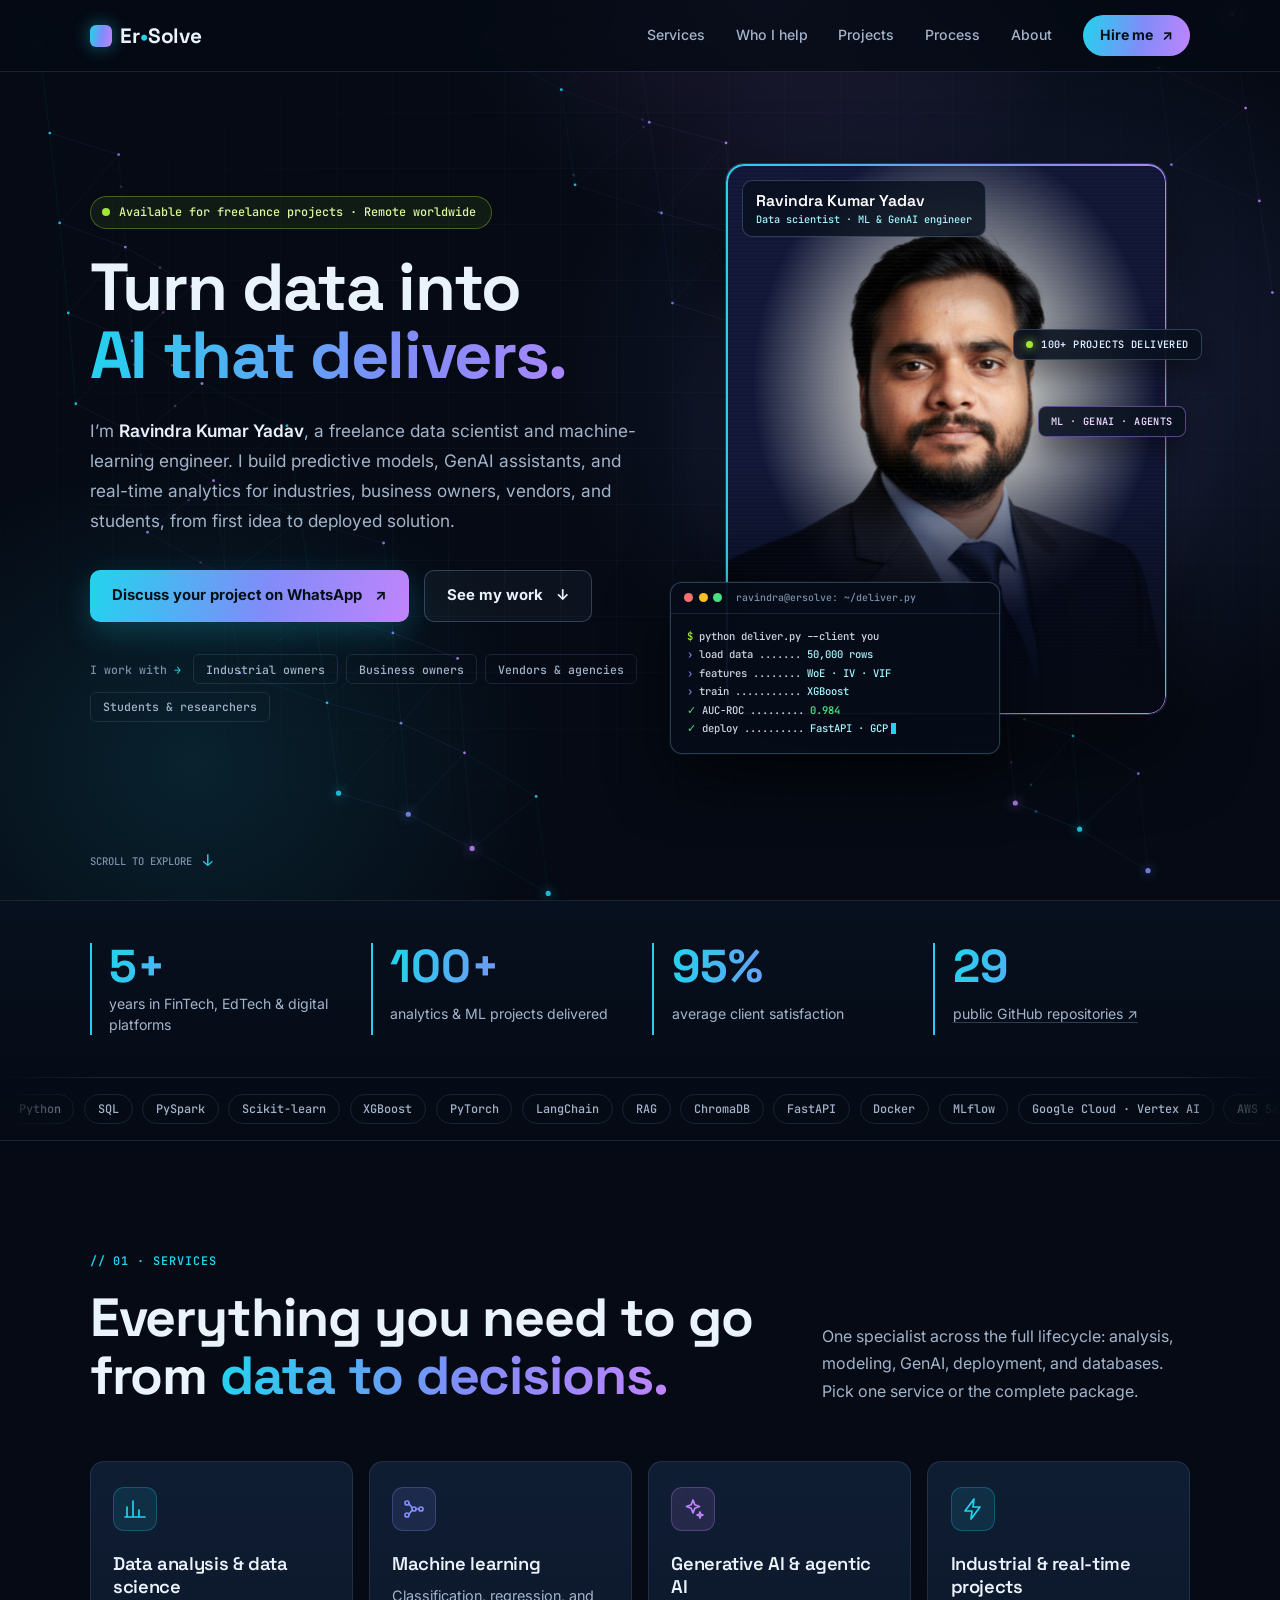
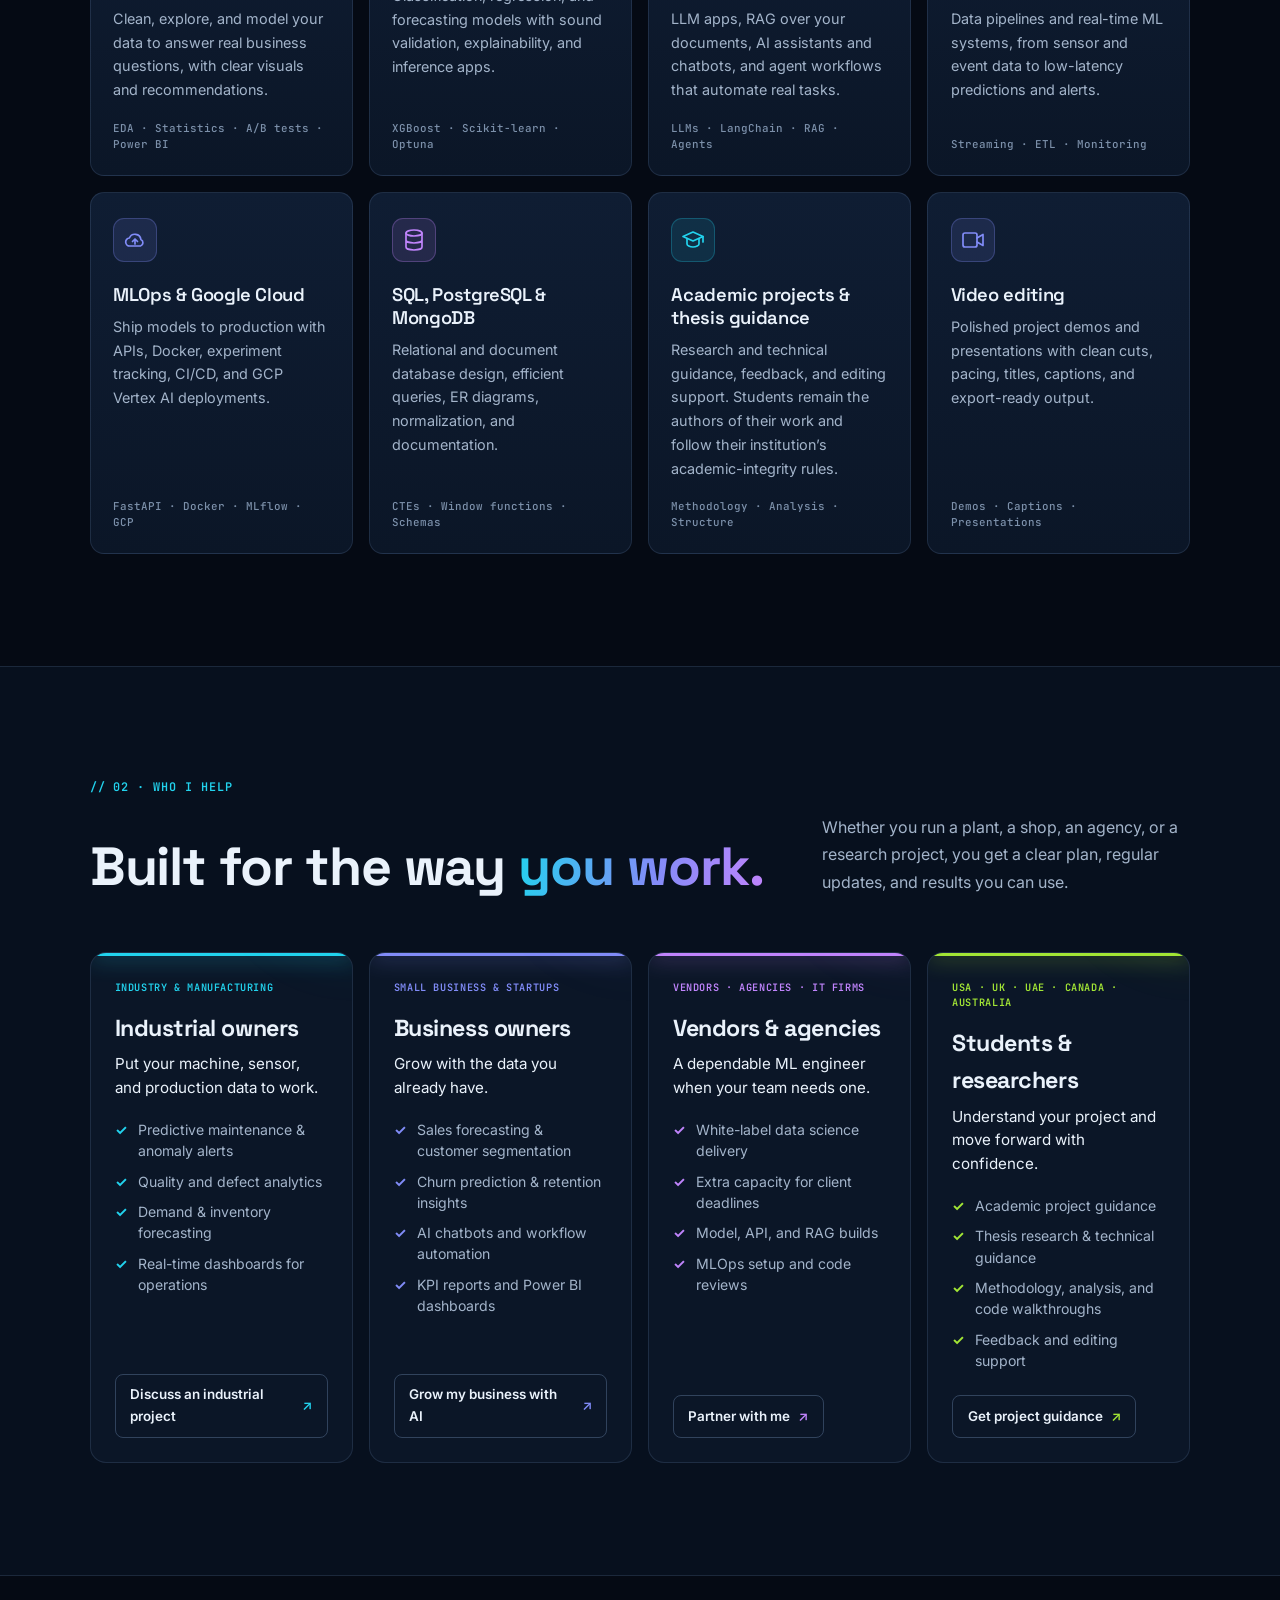
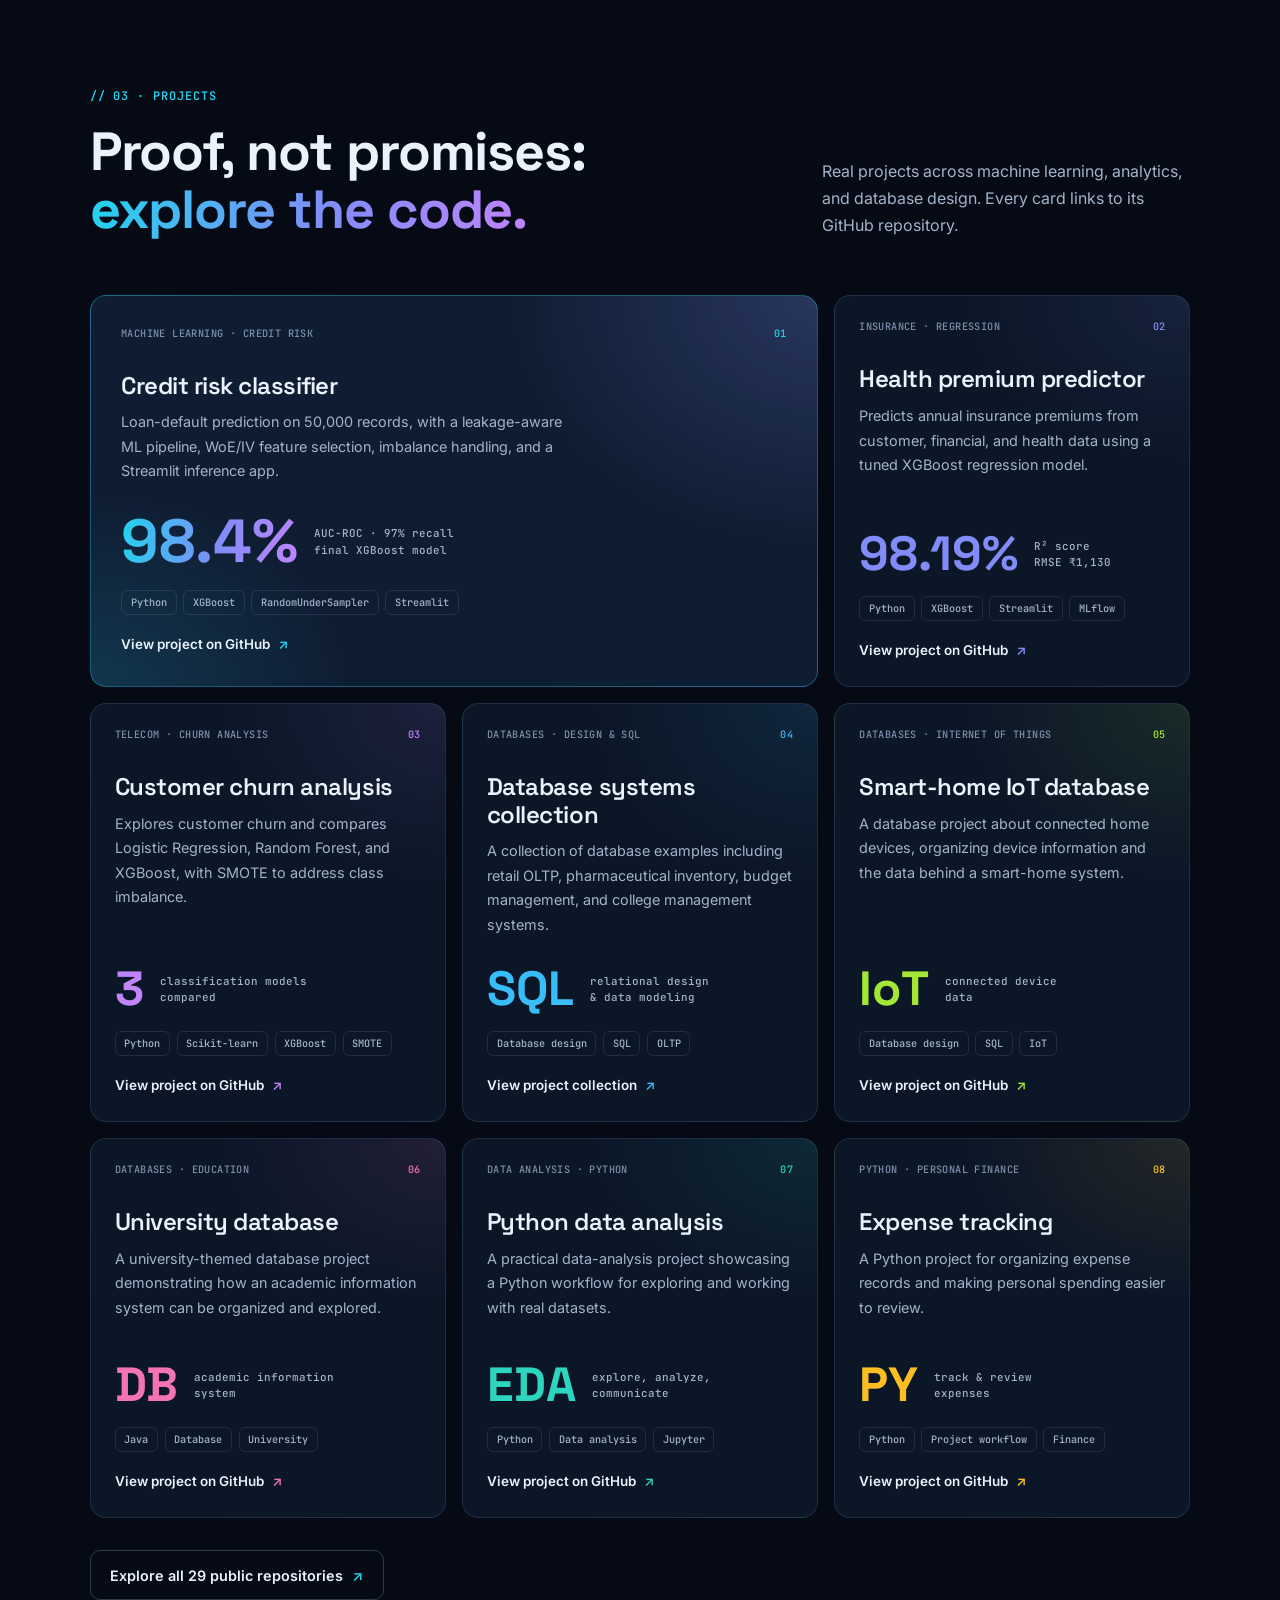
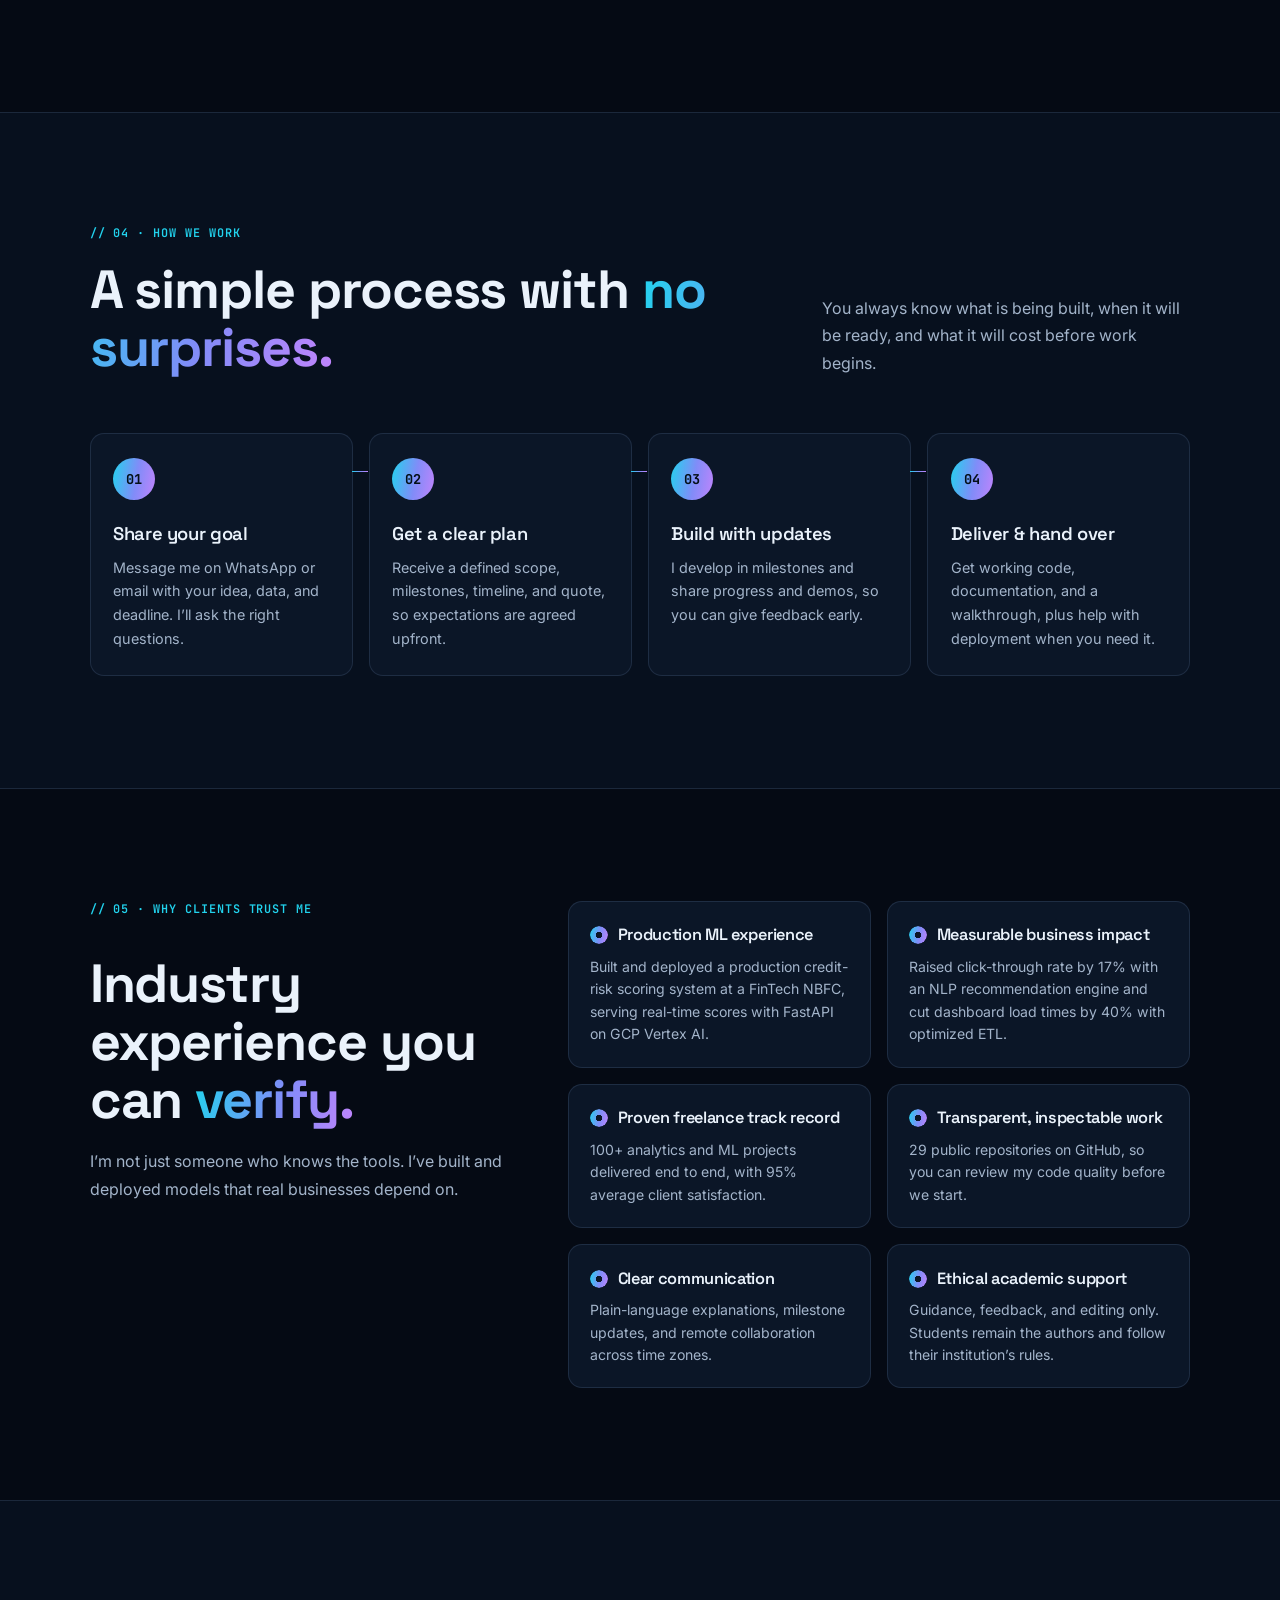
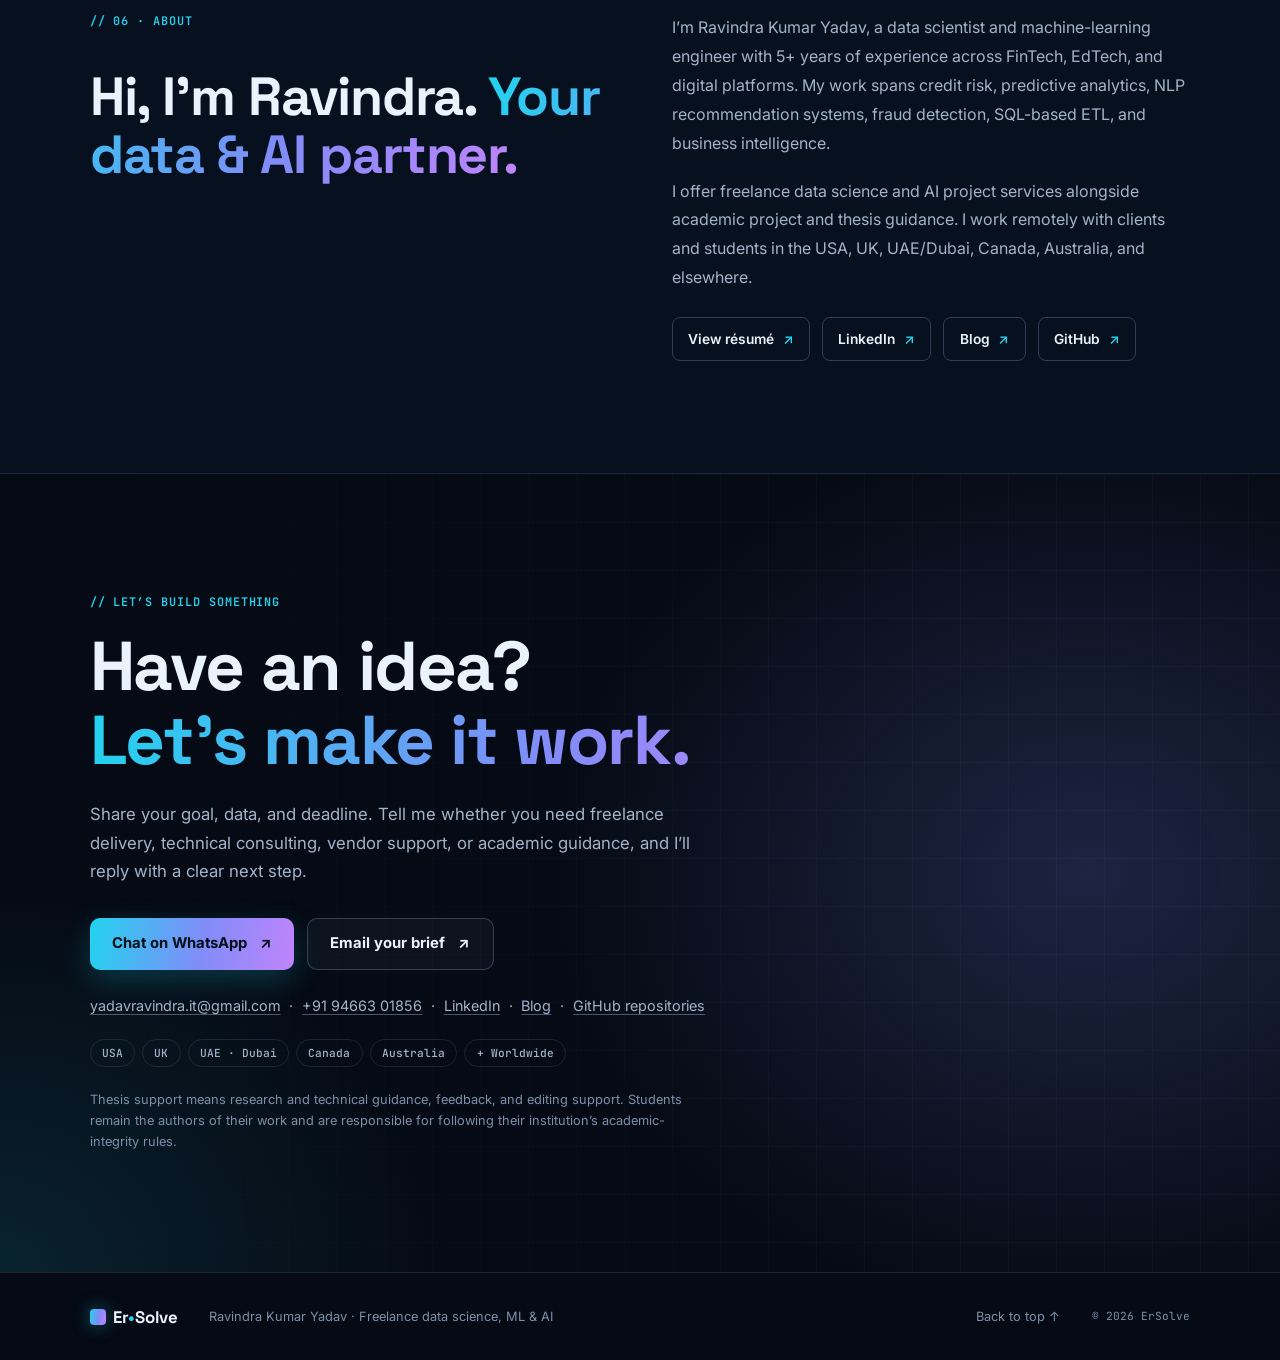
==== commit e8d5dbd8: "Update portfolio with latest changes hi-tech-view" ====
--- a/index.html
+++ b/index.html
@@ -3,60 +3,101 @@
 <head>
     <meta charset="UTF-8">
     <meta name="viewport" content="width=device-width, initial-scale=1">
-    <meta name="theme-color" content="#f5f5ee">
-    <meta name="description" content="Freelance data science and AI services for industrial and real-time projects, plus academic project and thesis guidance in data analysis, machine learning, GenAI, agentic AI, MLOps, and Google Cloud.">
+    <meta name="theme-color" content="#050a14">
+    <meta name="description" content="Hire Ravindra Kumar Yadav, freelance data scientist and machine-learning engineer. Data analysis, ML, GenAI, agentic AI, MLOps, Google Cloud, and SQL for industries, business owners, vendors, and students. 100+ projects delivered, remote worldwide.">
     <link rel="canonical" href="https://www.ersolve.com/">
     <link rel="preconnect" href="https://fonts.googleapis.com">
     <link rel="preconnect" href="https://fonts.gstatic.com" crossorigin>
-    <link href="https://fonts.googleapis.com/css2?family=DM+Mono:wght@400;500&family=DM+Sans:wght@400;500;600;700&family=Space+Grotesk:wght@400;500;600;700&display=swap" rel="stylesheet">
+    <link href="https://fonts.googleapis.com/css2?family=Inter:wght@400;500;600;700&family=JetBrains+Mono:wght@400;500;600&family=Space+Grotesk:wght@500;600;700&display=swap" rel="stylesheet">
     <link rel="stylesheet" href="assets/css/styles.css">
-    <title>Freelance Data Science &amp; AI | Project and Thesis Support | ErSolve</title>
+    <title>Ravindra Kumar Yadav | Freelance Data Scientist &amp; AI Engineer | ErSolve</title>
 </head>
 <body>
     <a class="skip-link" href="#main">Skip to content</a>
     <header class="site-header">
-        <a class="wordmark" href="#home" aria-label="ErSolve home">Er<span>•</span>Solve</a>
+        <a class="wordmark" href="#home" aria-label="ErSolve home"><span class="wordmark-mark" aria-hidden="true"></span>Er<span class="wordmark-dot">•</span>Solve</a>
         <button class="menu-toggle" type="button" aria-label="Open navigation" aria-expanded="false" aria-controls="site-navigation"><span></span><span></span></button>
         <nav class="site-nav" id="site-navigation" aria-label="Main navigation">
-            <a href="#services">Services</a><a href="#work">Projects</a><a href="#about">About</a>
-            <a class="nav-contact" href="#contact">Discuss a project <span aria-hidden="true">↗</span></a>
+            <a href="#services">Services</a><a href="#clients">Who I help</a><a href="#work">Projects</a><a href="#process">Process</a><a href="#about">About</a>
+            <a class="nav-contact" href="#contact">Hire me <span aria-hidden="true">↗</span></a>
         </nav>
     </header>
 
     <main id="main">
         <section class="hero" id="home" aria-labelledby="hero-title">
-            <canvas class="hero-canvas" aria-hidden="true"></canvas><div class="hero-wash" aria-hidden="true"></div>
+            <canvas class="hero-canvas" aria-hidden="true"></canvas><div class="hero-wash" aria-hidden="true"></div><div class="hero-grid" aria-hidden="true"></div>
             <div class="hero-content">
-                <p class="eyebrow"><span class="status-dot"></span> RAVINDRA KUMAR YADAV · FREELANCE DATA SCIENCE &amp; AI</p>
-                <h1 id="hero-title">Build for the<br><span class="highlight">real world.</span></h1>
-                <p class="hero-copy">Freelance data science and AI for industrial and real-time projects, alongside academic project and thesis guidance. From machine learning and GenAI to agentic AI and MLOps.</p>
-                <div class="hero-actions"><a class="button button-dark" href="#contact">Discuss a project <span aria-hidden="true">↗</span></a><a class="text-link" href="#services">Explore services <span aria-hidden="true">↓</span></a></div>
+                <p class="availability"><span class="status-dot" aria-hidden="true"></span>Available for freelance projects · Remote worldwide</p>
+                <h1 id="hero-title">Turn data into <span class="gradient-text">AI that delivers.</span></h1>
+                <p class="hero-copy">I’m <strong>Ravindra Kumar Yadav</strong>, a freelance data scientist and machine-learning engineer. I build predictive models, GenAI assistants, and real-time analytics for industries, business owners, vendors, and students, from first idea to deployed solution.</p>
+                <div class="hero-actions">
+                    <a class="button button-primary" href="https://wa.me/919466301856?text=Hi%20Ravindra%2C%20I%27d%20like%20to%20discuss%20a%20data%20science%20%2F%20AI%20project." target="_blank" rel="noreferrer">Discuss your project on WhatsApp <span aria-hidden="true">↗</span></a>
+                    <a class="button button-ghost" href="#work">See my work <span aria-hidden="true">↓</span></a>
+                </div>
+                <ul class="hero-audiences" aria-label="Who I work with">
+                    <li class="hero-audiences-label">I work with</li><li><a href="#clients">Industrial owners</a></li><li><a href="#clients">Business owners</a></li><li><a href="#clients">Vendors &amp; agencies</a></li><li><a href="#clients">Students &amp; researchers</a></li>
+                </ul>
             </div>
-            <div class="hero-note" aria-hidden="true"><span>DATA IN</span><i></i><span>INSIGHT OUT</span></div>
-            <a class="scroll-cue" href="#proof"><span>SCROLL TO EXPLORE</span><span aria-hidden="true">↓</span></a><span class="hero-index" aria-hidden="true">01 / 05</span>
+            <figure class="hero-visual">
+                <div class="portrait-frame">
+                    <img class="hero-portrait" src="assets/img/ravindra.png" width="1302" height="775" alt="Portrait of Ravindra Kumar Yadav" fetchpriority="high">
+                    <span class="portrait-tint" aria-hidden="true"></span>
+                    <figcaption class="portrait-caption"><strong>Ravindra Kumar Yadav</strong><span>Data scientist · ML &amp; GenAI engineer</span></figcaption>
+                </div>
+                <span class="hud-chip hud-chip--top" aria-hidden="true"><i></i>100+ PROJECTS DELIVERED</span>
+                <span class="hud-chip hud-chip--side" aria-hidden="true">ML · GENAI · AGENTS</span>
+                <div class="terminal" aria-hidden="true">
+                    <div class="terminal-bar"><i></i><i></i><i></i><span>ravindra@ersolve: ~/deliver.py</span></div>
+<pre><span class="t-prompt">$</span> python deliver.py --client you
+<span class="t-step">›</span> load data ....... <span class="t-val">50,000 rows</span>
+<span class="t-step">›</span> features ........ <span class="t-val">WoE · IV · VIF</span>
+<span class="t-step">›</span> train ........... <span class="t-val">XGBoost</span>
+<span class="t-ok">✓</span> AUC-ROC ......... <span class="t-good">0.984</span>
+<span class="t-ok">✓</span> deploy .......... <span class="t-val">FastAPI · GCP</span><span class="t-cursor"></span></pre>
+                </div>
+            </figure>
+            <a class="scroll-cue" href="#proof"><span>SCROLL TO EXPLORE</span><span aria-hidden="true">↓</span></a>
         </section>
 
-        <section class="proof-strip" id="proof" aria-label="Experience highlights">
-            <div class="proof-number"><strong>29</strong><span>PUBLIC PROJECT<br>REPOSITORIES</span></div>
-            <div class="proof-copy"><p>Explore completed work in data analysis, machine learning, AI, SQL, and database design. Freelance project services and remote academic guidance for students in the USA, UK, UAE, Canada, and Australia.</p><a class="proof-repository-link" href="https://github.com/ravindrakumaryadav?tab=repositories" target="_blank" rel="noreferrer">Browse all project repositories <span aria-hidden="true">↗</span></a></div>
-            <div class="proof-tags" aria-label="Remote mentoring regions"><span>USA</span><span>UK</span><span>UAE · DUBAI</span><span>CANADA</span><span>AUSTRALIA</span></div>
-        </section>
-
-        <section class="services section-wrap" id="services" aria-labelledby="services-title">
-            <div class="section-heading"><p class="eyebrow">FREELANCE · INDUSTRY · ACADEMIC <span class="eyebrow-mark">02</span></p><h2 id="services-title">Real projects.<br><span class="serif-accent">Clear guidance.</span></h2><p class="section-intro">Freelance delivery for industry and real-time projects, plus learning-focused academic project and thesis support.</p></div>
-            <div class="service-list">
-                <article class="service-row"><span class="service-count">01</span><div><h3>Freelance data science &amp; machine learning</h3><p>Applied data analysis, predictive modeling, experimentation, and practical data-driven solutions for industry and independent clients.</p></div><span class="service-symbol" aria-hidden="true">↗</span></article>
-                <article class="service-row"><span class="service-count">02</span><div><h3>Industrial &amp; real-time projects</h3><p>Develop data pipelines and real-time machine-learning systems, from event-driven inputs to low-latency inference.</p></div><span class="service-symbol" aria-hidden="true">⌁</span></article>
-                <article class="service-row"><span class="service-count">03</span><div><h3>Generative AI &amp; agentic AI</h3><p>Build and evaluate LLM applications, retrieval-augmented generation, AI assistants, and agent workflows.</p></div><span class="service-symbol" aria-hidden="true">⌘</span></article>
-                <article class="service-row"><span class="service-count">04</span><div><h3>MLOps &amp; Google Cloud</h3><p>Set up model tracking, deployment workflows, APIs, and cloud foundations for machine-learning projects.</p></div><span class="service-symbol" aria-hidden="true">⤴</span></article>
-                <article class="service-row"><span class="service-count">05</span><div><h3>SQL &amp; database projects</h3><p>Design relational databases and work with SQL, PostgreSQL, MongoDB, normalization, ER diagrams, and documentation.</p></div><span class="service-symbol" aria-hidden="true">⌘</span></article>
-                <article class="service-row"><span class="service-count">06</span><div><h3>Academic projects &amp; thesis support</h3><p>Get help with research scope, methodology, technical implementation, data analysis, thesis structure, editing, and feedback. You remain the author of your submissions.</p></div><span class="service-symbol" aria-hidden="true">↗</span></article>
-                <article class="service-row"><span class="service-count">07</span><div><h3>Video editing</h3><p>Shape a polished video with clean cuts, pacing, titles, captions, and export-ready presentation.</p></div><span class="service-symbol" aria-hidden="true">⌘</span></article>
+        <section class="proof" id="proof" aria-label="Track record">
+            <ul class="stat-list">
+                <li><strong>5+</strong><span>years in FinTech, EdTech &amp; digital platforms</span></li>
+                <li><strong>100+</strong><span>analytics &amp; ML projects delivered</span></li>
+                <li><strong>95%</strong><span>average client satisfaction</span></li>
+                <li><strong>29</strong><span><a href="https://github.com/ravindrakumaryadav?tab=repositories" target="_blank" rel="noreferrer">public GitHub repositories ↗</a></span></li>
+            </ul>
+            <div class="tech-marquee" aria-label="Tools and technologies">
+                <ul class="marquee-track"><li>Python</li><li>SQL</li><li>PySpark</li><li>Scikit-learn</li><li>XGBoost</li><li>PyTorch</li><li>LangChain</li><li>RAG</li><li>ChromaDB</li><li>FastAPI</li><li>Docker</li><li>MLflow</li><li>Google Cloud · Vertex AI</li><li>AWS SageMaker</li><li>PostgreSQL</li><li>MongoDB</li><li>Power BI</li><li>Streamlit</li></ul>
+                <ul class="marquee-track" aria-hidden="true"><li>Python</li><li>SQL</li><li>PySpark</li><li>Scikit-learn</li><li>XGBoost</li><li>PyTorch</li><li>LangChain</li><li>RAG</li><li>ChromaDB</li><li>FastAPI</li><li>Docker</li><li>MLflow</li><li>Google Cloud · Vertex AI</li><li>AWS SageMaker</li><li>PostgreSQL</li><li>MongoDB</li><li>Power BI</li><li>Streamlit</li></ul>
             </div>
         </section>
 
-        <section class="work section-wrap" id="work" aria-labelledby="work-title">
-            <div class="section-heading"><p class="eyebrow">SAMPLE PROJECTS <span class="eyebrow-mark">03</span></p><h2 id="work-title">Ideas made<br><span class="serif-accent">practical.</span></h2><p class="section-intro">Examples across machine learning, data analysis, and database design. Use them to explore project ideas and discuss a learning plan.</p></div>
+        <section class="section" id="services" aria-labelledby="services-title">
+            <div class="section-head"><p class="eyebrow">// 01 · SERVICES</p><h2 id="services-title">Everything you need to go from <span class="gradient-text">data to decisions.</span></h2><p class="section-intro">One specialist across the full lifecycle: analysis, modeling, GenAI, deployment, and databases. Pick one service or the complete package.</p></div>
+            <div class="service-grid">
+                <article class="service-card"><svg class="service-icon" viewBox="0 0 24 24" aria-hidden="true"><path d="M4 20V10M10 20V4M16 20v-7M22 20H2"/></svg><h3>Data analysis &amp; data science</h3><p>Clean, explore, and model your data to answer real business questions, with clear visuals and recommendations.</p><p class="service-tags">EDA · Statistics · A/B tests · Power BI</p></article>
+                <article class="service-card"><svg class="service-icon" viewBox="0 0 24 24" aria-hidden="true"><circle cx="5" cy="6" r="2"/><circle cx="5" cy="18" r="2"/><circle cx="19" cy="12" r="2"/><circle cx="12" cy="12" r="2"/><path d="M7 6.8 10.2 11M7 17.2 10.2 13M14 12h3"/></svg><h3>Machine learning</h3><p>Classification, regression, and forecasting models with sound validation, explainability, and inference apps.</p><p class="service-tags">XGBoost · Scikit-learn · Optuna</p></article>
+                <article class="service-card"><svg class="service-icon" viewBox="0 0 24 24" aria-hidden="true"><path d="M12 3l1.8 4.7L18.5 9.5l-4.7 1.8L12 16l-1.8-4.7L5.5 9.5l4.7-1.8zM19 15l.8 2.2L22 18l-2.2.8L19 21l-.8-2.2L16 18l2.2-.8z"/></svg><h3>Generative AI &amp; agentic AI</h3><p>LLM apps, RAG over your documents, AI assistants and chatbots, and agent workflows that automate real tasks.</p><p class="service-tags">LLMs · LangChain · RAG · Agents</p></article>
+                <article class="service-card"><svg class="service-icon" viewBox="0 0 24 24" aria-hidden="true"><path d="M13 2 4 14h7l-1 8 9-12h-7z"/></svg><h3>Industrial &amp; real-time projects</h3><p>Data pipelines and real-time ML systems, from sensor and event data to low-latency predictions and alerts.</p><p class="service-tags">Streaming · ETL · Monitoring</p></article>
+                <article class="service-card"><svg class="service-icon" viewBox="0 0 24 24" aria-hidden="true"><path d="M7 18a4 4 0 0 1-.6-8 6 6 0 0 1 11.5 1.5A3.5 3.5 0 0 1 17.5 18z"/><path d="M12 11v5M9.5 13.5 12 11l2.5 2.5"/></svg><h3>MLOps &amp; Google Cloud</h3><p>Ship models to production with APIs, Docker, experiment tracking, CI/CD, and GCP Vertex AI deployments.</p><p class="service-tags">FastAPI · Docker · MLflow · GCP</p></article>
+                <article class="service-card"><svg class="service-icon" viewBox="0 0 24 24" aria-hidden="true"><ellipse cx="12" cy="5" rx="8" ry="3"/><path d="M4 5v14c0 1.7 3.6 3 8 3s8-1.3 8-3V5M4 12c0 1.7 3.6 3 8 3s8-1.3 8-3"/></svg><h3>SQL, PostgreSQL &amp; MongoDB</h3><p>Relational and document database design, efficient queries, ER diagrams, normalization, and documentation.</p><p class="service-tags">CTEs · Window functions · Schemas</p></article>
+                <article class="service-card"><svg class="service-icon" viewBox="0 0 24 24" aria-hidden="true"><path d="M2 8.5 12 4l10 4.5-10 4.5z"/><path d="M6 10.5V16c0 1.5 2.7 3 6 3s6-1.5 6-3v-5.5M22 8.5V14"/></svg><h3>Academic projects &amp; thesis guidance</h3><p>Research and technical guidance, feedback, and editing support. Students remain the authors of their work and follow their institution’s academic-integrity rules.</p><p class="service-tags">Methodology · Analysis · Structure</p></article>
+                <article class="service-card"><svg class="service-icon" viewBox="0 0 24 24" aria-hidden="true"><rect x="2" y="5" width="14" height="14" rx="2"/><path d="m16 10 6-3.5v11L16 14"/></svg><h3>Video editing</h3><p>Polished project demos and presentations with clean cuts, pacing, titles, captions, and export-ready output.</p><p class="service-tags">Demos · Captions · Presentations</p></article>
+            </div>
+        </section>
+
+        <section class="section section-alt" id="clients" aria-labelledby="clients-title">
+            <div class="section-head"><p class="eyebrow">// 02 · WHO I HELP</p><h2 id="clients-title">Built for the way <span class="gradient-text">you work.</span></h2><p class="section-intro">Whether you run a plant, a shop, an agency, or a research project, you get a clear plan, regular updates, and results you can use.</p></div>
+            <div class="audience-grid">
+                <article class="audience-card" style="--accent: #22d3ee"><p class="audience-label">INDUSTRY &amp; MANUFACTURING</p><h3>Industrial owners</h3><p class="audience-pitch">Put your machine, sensor, and production data to work.</p><ul><li>Predictive maintenance &amp; anomaly alerts</li><li>Quality and defect analytics</li><li>Demand &amp; inventory forecasting</li><li>Real-time dashboards for operations</li></ul><a class="audience-cta" href="https://wa.me/919466301856?text=Hi%20Ravindra%2C%20I%20run%20an%20industrial%20business%20and%20want%20to%20discuss%20a%20data%20%2F%20AI%20project." target="_blank" rel="noreferrer">Discuss an industrial project <span aria-hidden="true">↗</span></a></article>
+                <article class="audience-card" style="--accent: #818cf8"><p class="audience-label">SMALL BUSINESS &amp; STARTUPS</p><h3>Business owners</h3><p class="audience-pitch">Grow with the data you already have.</p><ul><li>Sales forecasting &amp; customer segmentation</li><li>Churn prediction &amp; retention insights</li><li>AI chatbots and workflow automation</li><li>KPI reports and Power BI dashboards</li></ul><a class="audience-cta" href="https://wa.me/919466301856?text=Hi%20Ravindra%2C%20I%20own%20a%20business%20and%20want%20to%20use%20data%20%2F%20AI%20to%20grow." target="_blank" rel="noreferrer">Grow my business with AI <span aria-hidden="true">↗</span></a></article>
+                <article class="audience-card" style="--accent: #c084fc"><p class="audience-label">VENDORS · AGENCIES · IT FIRMS</p><h3>Vendors &amp; agencies</h3><p class="audience-pitch">A dependable ML engineer when your team needs one.</p><ul><li>White-label data science delivery</li><li>Extra capacity for client deadlines</li><li>Model, API, and RAG builds</li><li>MLOps setup and code reviews</li></ul><a class="audience-cta" href="https://wa.me/919466301856?text=Hi%20Ravindra%2C%20I%27m%20a%20vendor%20%2F%20agency%20looking%20for%20data%20science%20%2F%20AI%20support." target="_blank" rel="noreferrer">Partner with me <span aria-hidden="true">↗</span></a></article>
+                <article class="audience-card" style="--accent: #a3e635"><p class="audience-label">USA · UK · UAE · CANADA · AUSTRALIA</p><h3>Students &amp; researchers</h3><p class="audience-pitch">Understand your project and move forward with confidence.</p><ul><li>Academic project guidance</li><li>Thesis research &amp; technical guidance</li><li>Methodology, analysis, and code walkthroughs</li><li>Feedback and editing support</li></ul><a class="audience-cta" href="https://wa.me/919466301856?text=Hi%20Ravindra%2C%20I%27m%20a%20student%20and%20would%20like%20guidance%20on%20my%20project%20%2F%20thesis." target="_blank" rel="noreferrer">Get project guidance <span aria-hidden="true">↗</span></a></article>
+            </div>
+        </section>
+
+        <section class="section" id="work" aria-labelledby="work-title">
+            <div class="section-head"><p class="eyebrow">// 03 · PROJECTS</p><h2 id="work-title">Proof, not promises: <span class="gradient-text">explore the code.</span></h2><p class="section-intro">Real projects across machine learning, analytics, and database design. Every card links to its GitHub repository.</p></div>
             <div class="project-grid">
                 <article class="project-card project-card--featured"><div class="project-topline"><span>MACHINE LEARNING · CREDIT RISK</span><span>01</span></div><h3>Credit risk classifier</h3><p>Loan-default prediction on 50,000 records, with a leakage-aware ML pipeline, WoE/IV feature selection, imbalance handling, and a Streamlit inference app.</p><div class="project-result"><strong>98.4%</strong><span>AUC-ROC · 97% recall<br>final XGBoost model</span></div><div class="project-stack"><span>Python</span><span>XGBoost</span><span>RandomUnderSampler</span><span>Streamlit</span></div><a class="project-link" href="https://github.com/ravindrakumaryadav/ML-Credit-Risk-Model" target="_blank" rel="noreferrer">View project on GitHub <span aria-hidden="true">↗</span></a></article>
                 <article class="project-card"><div class="project-topline"><span>INSURANCE · REGRESSION</span><span>02</span></div><h3>Health premium predictor</h3><p>Predicts annual insurance premiums from customer, financial, and health data using a tuned XGBoost regression model.</p><div class="project-result"><strong>98.19%</strong><span>R² score<br>RMSE ₹1,130</span></div><div class="project-stack"><span>Python</span><span>XGBoost</span><span>Streamlit</span><span>MLflow</span></div><a class="project-link" href="https://github.com/ravindrakumaryadav/ML-Healthcare-Insurance-Premium-Prediction" target="_blank" rel="noreferrer">View project on GitHub <span aria-hidden="true">↗</span></a></article>
@@ -67,37 +108,53 @@
                 <article class="project-card"><div class="project-topline"><span>DATA ANALYSIS · PYTHON</span><span>07</span></div><h3>Python data analysis</h3><p>A practical data-analysis project showcasing a Python workflow for exploring and working with real datasets.</p><div class="project-result"><strong>EDA</strong><span>explore, analyze,<br>communicate</span></div><div class="project-stack"><span>Python</span><span>Data analysis</span><span>Jupyter</span></div><a class="project-link" href="https://github.com/ravindrakumaryadav/DataAnalysis" target="_blank" rel="noreferrer">View project on GitHub <span aria-hidden="true">↗</span></a></article>
                 <article class="project-card"><div class="project-topline"><span>PYTHON · PERSONAL FINANCE</span><span>08</span></div><h3>Expense tracking</h3><p>A Python project for organizing expense records and making personal spending easier to review.</p><div class="project-result"><strong>PY</strong><span>track &amp; review<br>expenses</span></div><div class="project-stack"><span>Python</span><span>Project workflow</span><span>Finance</span></div><a class="project-link" href="https://github.com/ravindrakumaryadav/project-expense-tracking" target="_blank" rel="noreferrer">View project on GitHub <span aria-hidden="true">↗</span></a></article>
             </div>
-            <div class="tech-stack"><span class="tech-label">TOOLS &amp; TECHNOLOGIES</span><p>Python · SQL · PySpark · Scikit-learn · XGBoost · FastAPI · PostgreSQL · MongoDB · Docker · MLflow · GCP · AWS · LangChain · ChromaDB</p></div>
             <a class="all-projects-link" href="https://github.com/ravindrakumaryadav?tab=repositories" target="_blank" rel="noreferrer">Explore all 29 public repositories <span aria-hidden="true">↗</span></a>
         </section>
 
-        <section class="approach" id="approach" aria-labelledby="approach-title">
-            <div class="approach-inner"><div class="approach-heading"><p class="eyebrow">A CLEAR WAY OF WORKING <span class="eyebrow-mark">04</span></p><h2 id="approach-title">Good work starts<br>with the <span class="serif-accent">right question.</span></h2></div>
-                <div class="approach-steps">
-                    <article><span>01 / PLAN</span><h3>Understand the goal</h3><p>Clarify the brief, audience, data, timeline, and what a useful outcome needs to achieve.</p></article>
-                    <article><span>02 / BUILD</span><h3>Develop the solution</h3><p>Work through analysis, models, AI workflows, or real-time systems with clear progress and practical decisions.</p></article>
-                    <article><span>03 / HAND OVER</span><h3>Make it ready to use</h3><p>Review the outcome, document the approach, and leave with a clear handover or a stronger understanding of your own academic work.</p></article>
-                </div><div class="approach-stamp" aria-hidden="true"><span>THOUGHTFUL<br>BY DESIGN</span><span>ES</span></div>
+        <section class="section section-alt" id="process" aria-labelledby="process-title">
+            <div class="section-head"><p class="eyebrow">// 04 · HOW WE WORK</p><h2 id="process-title">A simple process with <span class="gradient-text">no surprises.</span></h2><p class="section-intro">You always know what is being built, when it will be ready, and what it will cost before work begins.</p></div>
+            <ol class="process-steps">
+                <li><span class="step-num">01</span><h3>Share your goal</h3><p>Message me on WhatsApp or email with your idea, data, and deadline. I’ll ask the right questions.</p></li>
+                <li><span class="step-num">02</span><h3>Get a clear plan</h3><p>Receive a defined scope, milestones, timeline, and quote, so expectations are agreed upfront.</p></li>
+                <li><span class="step-num">03</span><h3>Build with updates</h3><p>I develop in milestones and share progress and demos, so you can give feedback early.</p></li>
+                <li><span class="step-num">04</span><h3>Deliver &amp; hand over</h3><p>Get working code, documentation, and a walkthrough, plus help with deployment when you need it.</p></li>
+            </ol>
+        </section>
+
+        <section class="section" id="trust" aria-labelledby="trust-title">
+            <div class="trust-layout">
+                <div class="section-head section-head--stack"><p class="eyebrow">// 05 · WHY CLIENTS TRUST ME</p><h2 id="trust-title">Industry experience you can <span class="gradient-text">verify.</span></h2><p class="section-intro">I’m not just someone who knows the tools. I’ve built and deployed models that real businesses depend on.</p></div>
+                <ul class="trust-list">
+                    <li><h3>Production ML experience</h3><p>Built and deployed a production credit-risk scoring system at a FinTech NBFC, serving real-time scores with FastAPI on GCP Vertex AI.</p></li>
+                    <li><h3>Measurable business impact</h3><p>Raised click-through rate by 17% with an NLP recommendation engine and cut dashboard load times by 40% with optimized ETL.</p></li>
+                    <li><h3>Proven freelance track record</h3><p>100+ analytics and ML projects delivered end to end, with 95% average client satisfaction.</p></li>
+                    <li><h3>Transparent, inspectable work</h3><p>29 public repositories on GitHub, so you can review my code quality before we start.</p></li>
+                    <li><h3>Clear communication</h3><p>Plain-language explanations, milestone updates, and remote collaboration across time zones.</p></li>
+                    <li><h3>Ethical academic support</h3><p>Guidance, feedback, and editing only. Students remain the authors and follow their institution’s rules.</p></li>
+                </ul>
             </div>
         </section>
 
-        <section class="about section-wrap" id="about" aria-labelledby="about-title">
-            <p class="eyebrow">ABOUT RAVINDRA <span class="eyebrow-mark">05</span></p>
-            <div class="about-layout"><h2 id="about-title">Independent by choice.<br><span class="serif-accent">Invested in the details.</span></h2>
-                <div class="about-copy"><p>I’m Ravindra Kumar Yadav, a data scientist and machine-learning engineer with 5+ years of experience across FinTech, EdTech, and digital platforms. My work spans credit risk, predictive analytics, SQL-based ETL, and business intelligence.</p><p>I offer freelance data science and AI project services alongside academic project and thesis guidance. I work remotely with students in the USA, UK, UAE, Canada, Australia, and beyond.</p><div class="about-links"><a class="text-link" href="Ravindra_Kumar_Yadav_Resume.pdf" target="_blank" rel="noreferrer">View résumé <span aria-hidden="true">↗</span></a><a class="text-link" href="https://linkedin.com/in/ravindra-kumar-yadav" target="_blank" rel="noreferrer">LinkedIn <span aria-hidden="true">↗</span></a><a class="text-link" href="https://github.com/ravindra-yadav" target="_blank" rel="noreferrer">GitHub <span aria-hidden="true">↗</span></a></div></div>
+        <section class="section section-alt" id="about" aria-labelledby="about-title">
+            <div class="about-layout">
+                <div class="section-head section-head--stack"><p class="eyebrow">// 06 · ABOUT</p><h2 id="about-title">Hi, I’m Ravindra. <span class="gradient-text">Your data &amp; AI partner.</span></h2></div>
+                <div class="about-copy"><p>I’m Ravindra Kumar Yadav, a data scientist and machine-learning engineer with 5+ years of experience across FinTech, EdTech, and digital platforms. My work spans credit risk, predictive analytics, NLP recommendation systems, fraud detection, SQL-based ETL, and business intelligence.</p><p>I offer freelance data science and AI project services alongside academic project and thesis guidance. I work remotely with clients and students in the USA, UK, UAE/Dubai, Canada, Australia, and elsewhere.</p><div class="about-links"><a class="text-link" href="Ravindra_Kumar_Yadav_Resume.pdf" target="_blank" rel="noreferrer">View résumé <span aria-hidden="true">↗</span></a><a class="text-link" href="https://www.linkedin.com/in/robinyadav/" target="_blank" rel="noreferrer">LinkedIn <span aria-hidden="true">↗</span></a><a class="text-link" href="https://ravindraph.blogspot.com/" target="_blank" rel="noreferrer">Blog <span aria-hidden="true">↗</span></a><a class="text-link" href="https://github.com/ravindrakumaryadav" target="_blank" rel="noreferrer">GitHub <span aria-hidden="true">↗</span></a></div></div>
             </div>
         </section>
 
-        <section class="contact" id="contact" aria-labelledby="contact-title"><div class="contact-grid" aria-hidden="true"></div><div class="contact-content">
-            <p class="eyebrow">HAVE A PROJECT IN MIND?</p><h2 id="contact-title">Let’s make it<br><span>make sense.</span></h2>
-            <p>Share your project goal, brief, deadline, and whether you need freelance delivery, technical consulting, or academic guidance. Remote support available worldwide.</p>
-            <div class="contact-actions"><a class="button button-lime" href="mailto:yadavravindra.it@gmail.com?subject=Academic%20project%20mentoring%20inquiry">Email Ravindra <span aria-hidden="true">↗</span></a><a class="button button-whatsapp" href="https://wa.me/919466301856?text=Hi%20Ravindra%2C%20I%20have%20a%20project%20inquiry." target="_blank" rel="noreferrer">WhatsApp <span aria-hidden="true">↗</span></a></div>
-            <p class="contact-details"><a href="mailto:yadavravindra.it@gmail.com">yadavravindra.it@gmail.com</a><span aria-hidden="true">·</span><a href="tel:+919466301856">+91 94663 01856</a></p>
-            <p class="contact-note">Thesis support covers guidance, research feedback, and editing. You remain the author of your academic work and are responsible for following your institution’s rules.</p>
-        </div><span class="contact-orbit" aria-hidden="true">ES</span></section>
+        <section class="contact" id="contact" aria-labelledby="contact-title"><div class="contact-grid" aria-hidden="true"></div>
+            <div class="contact-content">
+                <p class="eyebrow">// LET’S BUILD SOMETHING</p><h2 id="contact-title">Have an idea? <span class="gradient-text">Let’s make it work.</span></h2>
+                <p class="contact-lead">Share your goal, data, and deadline. Tell me whether you need freelance delivery, technical consulting, vendor support, or academic guidance, and I’ll reply with a clear next step.</p>
+                <div class="contact-actions"><a class="button button-primary" href="https://wa.me/919466301856?text=Hi%20Ravindra%2C%20I%20have%20a%20project%20inquiry." target="_blank" rel="noreferrer">Chat on WhatsApp <span aria-hidden="true">↗</span></a><a class="button button-ghost" href="mailto:yadavravindra.it@gmail.com?subject=Project%20inquiry">Email your brief <span aria-hidden="true">↗</span></a></div>
+                <p class="contact-details"><a href="mailto:yadavravindra.it@gmail.com">yadavravindra.it@gmail.com</a><span aria-hidden="true">·</span><a href="tel:+919466301856">+91 94663 01856</a><span aria-hidden="true">·</span><a href="https://www.linkedin.com/in/robinyadav/" target="_blank" rel="noreferrer">LinkedIn</a><span aria-hidden="true">·</span><a href="https://ravindraph.blogspot.com/" target="_blank" rel="noreferrer">Blog</a><span aria-hidden="true">·</span><a href="https://github.com/ravindrakumaryadav?tab=repositories" target="_blank" rel="noreferrer">GitHub repositories</a></p>
+                <ul class="region-list" aria-label="Remote service regions"><li>USA</li><li>UK</li><li>UAE · Dubai</li><li>Canada</li><li>Australia</li><li>+ Worldwide</li></ul>
+                <p class="contact-note">Thesis support means research and technical guidance, feedback, and editing support. Students remain the authors of their work and are responsible for following their institution’s academic-integrity rules.</p>
+            </div>
+        </section>
     </main>
 
-    <footer class="site-footer"><a class="wordmark" href="#home" aria-label="ErSolve home">Er<span>•</span>Solve</a><p>Ravindra Kumar Yadav · Data science, AI &amp; project support</p><a href="#home">Back to top ↑</a><span class="copyright">© <span id="year"></span> ErSolve</span></footer>
+    <footer class="site-footer"><a class="wordmark" href="#home" aria-label="ErSolve home"><span class="wordmark-mark" aria-hidden="true"></span>Er<span class="wordmark-dot">•</span>Solve</a><p>Ravindra Kumar Yadav · Freelance data science, ML &amp; AI</p><a href="#home">Back to top ↑</a><span class="copyright">© <span id="year"></span> ErSolve</span></footer>
     <script src="assets/js/main.js" defer></script>
 </body>
 </html>
--- a/assets/css/styles.css
+++ b/assets/css/styles.css
@@ -1,245 +1,314 @@
 :root {
-    color-scheme: light;
-    --paper: #f5f5ee;
-    --ink: #18211d;
-    --muted: #656e66;
-    --line: #d9ddd4;
-    --green: #b6ed51;
-    --green-deep: #335a38;
-    --coral: #e6765a;
-    --display: "Space Grotesk", "Trebuchet MS", sans-serif;
-    --body: "DM Sans", "Segoe UI", sans-serif;
-    --mono: "DM Mono", Consolas, monospace;
+    color-scheme: dark;
+    --bg: #050a14;
+    --bg-alt: #07101e;
+    --panel: #0b1627;
+    --panel-2: #0f1d33;
+    --line: rgb(148 184 230 / 14%);
+    --line-strong: rgb(148 184 230 / 28%);
+    --text: #eaf2fb;
+    --muted: #a3b4ca;
+    --dim: #7c90aa;
+    --cyan: #22d3ee;
+    --indigo: #818cf8;
+    --violet: #c084fc;
+    --lime: #a3e635;
+    --gradient: linear-gradient(100deg, #22d3ee 0%, #818cf8 55%, #c084fc 100%);
+    --display: "Space Grotesk", "Segoe UI", sans-serif;
+    --body: "Inter", "Segoe UI", system-ui, sans-serif;
+    --mono: "JetBrains Mono", Consolas, monospace;
+    --gutter: 7vw;
 }
 * { box-sizing: border-box; }
 html { scroll-behavior: smooth; scroll-padding-top: 5rem; }
-body { margin: 0; background: var(--paper); color: var(--ink); font-family: var(--body); font-size: 16px; -webkit-font-smoothing: antialiased; }
+body { margin: 0; background: var(--bg); color: var(--text); font-family: var(--body); font-size: 16px; line-height: 1.6; -webkit-font-smoothing: antialiased; overflow-x: hidden; }
 a { color: inherit; text-decoration: none; }
 button { font: inherit; }
-::selection { background: var(--green); color: var(--ink); }
-.skip-link { position: fixed; z-index: 20; top: 1rem; left: 1rem; padding: .75rem 1rem; background: var(--green); transform: translateY(-180%); }
+img, svg { max-width: 100%; }
+h1, h2, h3 { font-family: var(--display); letter-spacing: -.02em; }
+::selection { background: var(--cyan); color: var(--bg); }
+:focus-visible { outline: 2px solid var(--cyan); outline-offset: 3px; border-radius: 2px; }
+.skip-link { position: fixed; z-index: 30; top: 1rem; left: 1rem; padding: .75rem 1rem; background: var(--cyan); color: var(--bg); font-weight: 700; transform: translateY(-180%); }
 .skip-link:focus { transform: translateY(0); }
-.site-header { height: 76px; padding: 0 7.1vw; display: flex; align-items: center; justify-content: space-between; position: absolute; z-index: 10; inset: 0 0 auto; border-bottom: 1px solid rgb(24 33 29 / 12%); }
-.wordmark { font-family: var(--display); font-weight: 700; font-size: 1.35rem; }
-.wordmark span { color: var(--coral); }
-.site-nav { display: flex; align-items: center; gap: clamp(1.5rem, 3.2vw, 3.25rem); font-size: .85rem; font-weight: 600; }
-.site-nav a:not(.nav-contact), .site-footer a { transition: color .2s ease; }
-.site-nav a:not(.nav-contact):hover, .site-footer a:hover { color: var(--green-deep); }
-.nav-contact { padding: .7rem 1rem; border: 1px solid var(--ink); transition: background .2s ease, color .2s ease; }
-.nav-contact:hover { background: var(--ink); color: var(--paper); }
-.nav-contact span { margin-left: .7rem; }
+.gradient-text { background: var(--gradient); -webkit-background-clip: text; background-clip: text; color: transparent; }
+
+/* Header */
+.site-header { height: 72px; padding: 0 var(--gutter); display: flex; align-items: center; justify-content: space-between; position: fixed; z-index: 20; inset: 0 0 auto; border-bottom: 1px solid var(--line); background: rgb(5 10 20 / 72%); -webkit-backdrop-filter: blur(14px); backdrop-filter: blur(14px); }
+.wordmark { display: inline-flex; align-items: center; font: 700 1.3rem var(--display); letter-spacing: -.01em; }
+.wordmark-mark { width: 22px; height: 22px; margin-right: .55rem; border-radius: 6px; background: var(--gradient); box-shadow: 0 0 18px rgb(34 211 238 / 45%); }
+.wordmark-dot { color: var(--cyan); }
+.site-nav { display: flex; align-items: center; gap: clamp(1.1rem, 2.4vw, 2.4rem); font-size: .88rem; font-weight: 500; color: var(--muted); }
+.site-nav a:not(.nav-contact) { transition: color .2s ease; }
+.site-nav a:not(.nav-contact):hover { color: var(--text); }
+.nav-contact { padding: .6rem 1.1rem; border-radius: 999px; background: var(--gradient); color: #041018; font-weight: 700; transition: box-shadow .2s ease, transform .2s ease; }
+.nav-contact:hover { box-shadow: 0 0 24px rgb(129 140 248 / 55%); transform: translateY(-1px); }
+.nav-contact span { margin-left: .35rem; }
 .menu-toggle { display: none; }
-.hero { min-height: max(700px, 100svh); position: relative; display: flex; align-items: center; overflow: hidden; padding: 130px 12vw 110px; isolation: isolate; }
-.hero-canvas, .hero-wash { position: absolute; z-index: -2; inset: 0; width: 100%; height: 100%; }
-.hero-wash { z-index: -1; background: linear-gradient(90deg, var(--paper) 0%, rgb(245 245 238 / 96%) 36%, rgb(245 245 238 / 48%) 66%, rgb(245 245 238 / 9%) 100%); }
-.hero-content { width: min(670px, 62vw); position: relative; z-index: 1; animation: settle-in .7s ease both; }
-.eyebrow { display: flex; align-items: center; gap: .65rem; margin: 0 0 1.65rem; color: var(--muted); font: 500 .69rem/1.4 var(--mono); }
-.status-dot { width: 8px; height: 8px; border-radius: 50%; background: #70a936; box-shadow: 0 0 0 4px rgb(112 169 54 / 15%); }
-.hero h1, .section-heading h2, .approach h2, .about h2, .contact h2 { margin: 0; font: 600 clamp(3.5rem, 7vw, 6.55rem)/.99 var(--display); }
-.highlight { position: relative; z-index: 0; white-space: nowrap; }
-.highlight::after { content: ""; position: absolute; z-index: -1; left: -.04em; right: -.05em; bottom: .05em; height: .25em; background: var(--green); transform: rotate(-1deg); }
-.hero-copy { max-width: 475px; margin: 1.75rem 0 0; color: #555f57; font-size: 1.05rem; line-height: 1.75; }
-.hero-actions { display: flex; align-items: center; gap: 1.8rem; margin-top: 2rem; }
-.button { min-height: 52px; display: inline-flex; align-items: center; justify-content: center; gap: 1.25rem; padding: 0 1.25rem; font-size: .88rem; font-weight: 700; transition: transform .2s ease, background .2s ease; }
+
+/* Hero */
+.hero { min-height: max(720px, 100svh); position: relative; display: grid; grid-template-columns: minmax(0, 1.12fr) minmax(0, .88fr); align-items: center; gap: clamp(2.5rem, 6vw, 6rem); overflow: hidden; padding: 128px var(--gutter) 110px; isolation: isolate; }
+.hero-canvas, .hero-wash, .hero-grid { position: absolute; inset: 0; width: 100%; height: 100%; pointer-events: none; }
+.hero-canvas { z-index: -3; }
+.hero-wash { z-index: -2; background: radial-gradient(ellipse 50% 60% at 78% 42%, rgb(129 140 248 / 20%), transparent 70%), radial-gradient(ellipse 40% 50% at 15% 85%, rgb(34 211 238 / 12%), transparent 70%), radial-gradient(ellipse 35% 40% at 60% 0%, rgb(192 132 252 / 12%), transparent 70%); }
+.hero-grid { z-index: -1; opacity: .5; background-image: linear-gradient(rgb(148 184 230 / 7%) 1px, transparent 1px), linear-gradient(90deg, rgb(148 184 230 / 7%) 1px, transparent 1px); background-size: 56px 56px; -webkit-mask-image: radial-gradient(ellipse 80% 70% at 50% 45%, #000 30%, transparent 85%); mask-image: radial-gradient(ellipse 80% 70% at 50% 45%, #000 30%, transparent 85%); }
+.hero-content { max-width: 660px; animation: settle-in .7s ease both; }
+.availability { display: inline-flex; align-items: center; gap: .6rem; margin: 0 0 1.6rem; padding: .45rem .9rem .45rem .7rem; border: 1px solid rgb(163 230 53 / 35%); border-radius: 999px; background: rgb(163 230 53 / 8%); color: #d9f99d; font: 500 .74rem var(--mono); }
+.status-dot { width: 8px; height: 8px; flex: none; border-radius: 50%; background: var(--lime); box-shadow: 0 0 0 0 rgb(163 230 53 / 60%); animation: pulse 2s ease-out infinite; }
+.hero h1 { margin: 0; font-size: clamp(2.9rem, 5.2vw, 5.1rem); font-weight: 700; line-height: 1.02; }
+.hero h1 .gradient-text { display: block; }
+.hero-copy { max-width: 560px; margin: 1.6rem 0 0; color: var(--muted); font-size: 1.08rem; line-height: 1.75; }
+.hero-copy strong { color: var(--text); font-weight: 600; }
+.hero-actions { display: flex; flex-wrap: wrap; align-items: center; gap: .9rem; margin-top: 2.1rem; }
+.button { min-height: 52px; display: inline-flex; align-items: center; justify-content: center; gap: .8rem; padding: 0 1.4rem; border-radius: 10px; font-size: .93rem; font-weight: 700; transition: transform .2s ease, box-shadow .2s ease, background .2s ease, border-color .2s ease; }
 .button:hover { transform: translateY(-2px); }
-.button-dark { color: white; background: var(--ink); }
-.button-dark:hover { background: var(--green-deep); }
-.button span { font-size: 1.05rem; }
-.text-link { display: inline-flex; align-items: center; gap: .85rem; font-size: .86rem; font-weight: 700; }
-.text-link span { transition: transform .2s ease; }
-.text-link:hover span { transform: translate(3px, -2px); }
-.hero-note { position: absolute; right: 8.2%; bottom: 25%; display: flex; align-items: center; gap: .7rem; color: var(--muted); font: 500 .62rem var(--mono); }
-.hero-note i { width: 60px; height: 1px; background: var(--coral); }
-.scroll-cue { position: absolute; bottom: 2rem; left: 7.1vw; display: flex; gap: .75rem; align-items: center; color: var(--muted); font: 500 .63rem var(--mono); }
-.scroll-cue span:last-child { color: var(--coral); font-size: 1.05rem; }
-.hero-index { position: absolute; right: 7.1vw; bottom: 2rem; color: var(--muted); font: 500 .63rem var(--mono); }
-.proof-strip { min-height: 180px; padding: 2.3rem 12vw; display: grid; grid-template-columns: auto minmax(250px, 1fr) auto; align-items: center; gap: clamp(2rem, 5vw, 5rem); border-top: 1px solid var(--line); border-bottom: 1px solid var(--line); background: #eeefe6; }
-.proof-number { display: flex; align-items: center; gap: 1rem; }
-.proof-number strong { font: 600 4.15rem/.9 var(--display); }
-.proof-number strong span { color: var(--coral); }
-.proof-number > span { color: var(--muted); font: 500 .62rem/1.5 var(--mono); }
-.proof-copy p { max-width: 460px; margin: 0; color: #515b53; font-size: .92rem; line-height: 1.7; }
-.proof-repository-link { display: inline-flex; align-items: center; gap: .5rem; margin-top: .8rem; border-bottom: 1px solid #aeb8a9; padding-bottom: .25rem; font-size: .82rem; font-weight: 700; }
-.proof-repository-link span { color: var(--coral); transition: transform .2s ease; }
-.proof-repository-link:hover span { transform: translate(3px, -2px); }
-.proof-tags { display: flex; flex-wrap: wrap; justify-content: flex-end; gap: .5rem; }
-.proof-tags span { padding: .55rem .7rem; border: 1px solid #c8cec2; color: #515b53; font: 500 .58rem var(--mono); white-space: nowrap; }
-.section-wrap { padding: 128px 12vw; }
-.section-heading { display: grid; grid-template-columns: 1fr 1fr; align-items: end; column-gap: 3rem; }
-.section-heading .eyebrow { grid-column: 1 / -1; }
-.eyebrow-mark { margin-left: auto; color: #939b8f; }
-.section-heading h2, .approach h2, .about h2 { font-size: clamp(2.75rem, 5.3vw, 4.65rem); line-height: 1.06; }
-.serif-accent { color: var(--green-deep); font-family: Georgia, "Times New Roman", serif; font-weight: 400; font-style: italic; }
-.section-intro { max-width: 330px; justify-self: end; margin: 0 0 .35rem; color: var(--muted); font-size: .98rem; line-height: 1.7; }
-.service-list { margin-top: 4.5rem; border-top: 1px solid var(--line); }
-.service-row { min-height: 145px; display: grid; grid-template-columns: 54px 1fr 46px; align-items: center; gap: 1.5rem; border-bottom: 1px solid var(--line); transition: padding .2s ease, background .2s ease; }
-.service-row:hover { padding: 0 1rem; background: #eeefe6; }
-.service-count { align-self: start; padding-top: 2.2rem; color: var(--coral); font: 500 .7rem var(--mono); }
-.service-row h3 { margin: 0 0 .55rem; font: 600 1.35rem var(--display); }
-.service-row p { max-width: 650px; margin: 0; color: var(--muted); font-size: .9rem; line-height: 1.65; }
-.service-symbol { justify-self: end; color: var(--green-deep); font-size: 1.45rem; }
-.work { background: #e8eeeb; }
-.project-grid { margin-top: 4.5rem; display: grid; grid-template-columns: repeat(3, minmax(0, 1fr)); align-items: stretch; gap: 1rem; }
-.project-card { min-width: 0; min-height: 390px; padding: 1.5rem; display: flex; flex-direction: column; align-items: flex-start; border: 1px solid rgb(24 33 29 / 9%); border-top: 4px solid var(--card-accent); border-radius: 4px; background: var(--card-bg); box-shadow: 0 12px 30px rgb(24 33 29 / 6%); transition: transform .22s ease, box-shadow .22s ease; }
-.project-card:hover { transform: translateY(-5px); box-shadow: 0 18px 36px rgb(24 33 29 / 12%); }
-.project-card:nth-child(1) { --card-bg: #203b31; --card-accent: var(--green); }
-.project-card:nth-child(2) { --card-bg: #f7f4e9; --card-accent: var(--coral); }
-.project-card:nth-child(3) { --card-bg: #f3e7dd; --card-accent: #c45b43; }
-.project-card:nth-child(4) { --card-bg: #e0ecea; --card-accent: #367c78; }
-.project-card:nth-child(5) { --card-bg: #f1ebd7; --card-accent: #9a7141; }
-.project-card:nth-child(6) { --card-bg: #e3eaf0; --card-accent: #4b7293; }
-.project-card:nth-child(7) { --card-bg: #e7eee5; --card-accent: #527348; }
-.project-card:nth-child(8) { --card-bg: #f0e5e1; --card-accent: #b35441; }
-.project-card--featured { grid-column: span 2; padding: 1.8rem; }
-.project-card--featured h3 { font-size: 2rem; }
-.project-card--featured .project-topline, .project-card--featured p, .project-card--featured .project-result span { color: #d0dbd1; }
-.project-card--featured .project-topline span:last-child, .project-card--featured .project-result strong, .project-card--featured .project-link span { color: var(--green); }
-.project-card--featured .project-stack span { border-color: rgb(245 245 238 / 28%); color: #e0e8df; }
-.project-card--featured .project-link { color: var(--paper); }
-.project-topline { width: 100%; display: flex; justify-content: space-between; color: var(--muted); font: 500 .59rem var(--mono); }
-.project-topline span:last-child { color: var(--coral); }
-.project-card h3 { margin: 2.3rem 0 .8rem; font: 600 1.55rem/1.15 var(--display); }
-.project-card p { max-width: 390px; margin: 0; color: var(--muted); font-size: .9rem; line-height: 1.7; }
-.project-result { display: flex; align-items: center; gap: 1rem; margin-top: auto; padding-top: 2rem; }
-.project-result strong { color: var(--green-deep); font: 600 3.2rem/.95 var(--display); }
-.project-result span { color: var(--muted); font: 500 .66rem/1.5 var(--mono); }
-.project-stack { display: flex; flex-wrap: wrap; gap: .45rem; margin-top: 1.25rem; }
-.project-stack span { padding: .4rem .55rem; border: 1px solid #c8cec2; color: #515b53; font: 500 .58rem var(--mono); }
-.project-link { margin-top: 1.25rem; display: inline-flex; align-items: center; gap: .55rem; font-size: .78rem; font-weight: 700; }
-.project-card:focus-within { outline: 2px solid var(--ink); outline-offset: 3px; }
-.project-link span, .all-projects-link span { color: var(--coral); transition: transform .2s ease; }
-.project-link:hover span, .all-projects-link:hover span { transform: translate(3px, -2px); }
-.tech-stack { margin-top: 3rem; padding-top: 1.4rem; display: grid; grid-template-columns: 180px 1fr; gap: 1.5rem; border-top: 1px solid var(--line); }
-.tech-label { color: var(--muted); font: 500 .65rem var(--mono); }
-.tech-stack p { margin: 0; color: #515b53; font-size: .87rem; line-height: 1.8; }
-.all-projects-link { margin-top: 2rem; display: inline-flex; align-items: center; gap: .7rem; border-bottom: 1px solid var(--line); padding-bottom: .5rem; font-size: .85rem; font-weight: 700; }
-.approach { padding: 110px 12vw 120px; position: relative; overflow: hidden; color: var(--paper); background: #203b31; }
-.approach::before { content: ""; position: absolute; inset: 0 0 0 56%; opacity: .18; background-image: linear-gradient(90deg, transparent 49.5%, #c8d6bd 50%, transparent 50.5%), linear-gradient(transparent 49.5%, #c8d6bd 50%, transparent 50.5%); background-size: 42px 42px; mask-image: linear-gradient(90deg, transparent, #000); }
-.approach-inner { position: relative; }
-.approach .eyebrow { color: #bbc6b9; }
-.approach .eyebrow-mark { color: #94a497; }
-.approach h2 { color: var(--paper); }
-.approach .serif-accent { color: var(--green); }
-.approach-steps { margin-top: 4.5rem; display: grid; grid-template-columns: repeat(3, 1fr); border-top: 1px solid rgb(245 245 238 / 25%); }
-.approach-steps article { padding: 1.5rem 1.5rem 0 0; }
-.approach-steps article + article { padding-left: 1.5rem; border-left: 1px solid rgb(245 245 238 / 25%); }
-.approach-steps article > span { color: var(--green); font: 500 .65rem var(--mono); }
-.approach-steps h3 { margin: 1.8rem 0 .7rem; color: var(--paper); font: 500 1.3rem var(--display); }
-.approach-steps p { max-width: 290px; margin: 0; color: #c0cbc1; font-size: .88rem; line-height: 1.75; }
-.approach-stamp { width: 106px; height: 106px; position: absolute; top: 1rem; right: 0; display: flex; flex-direction: column; align-items: center; justify-content: center; gap: .4rem; border: 1px solid rgb(182 237 81 / 65%); border-radius: 50%; color: var(--green); transform: rotate(9deg); }
-.approach-stamp span:first-child { text-align: center; font: 500 .49rem/1.4 var(--mono); }
-.approach-stamp span:last-child { font: 700 1rem var(--display); }
-.about { padding-top: 125px; padding-bottom: 132px; }
-.about-layout { display: grid; grid-template-columns: 1.15fr .85fr; align-items: start; gap: 5vw; }
-.about-copy { max-width: 490px; padding-top: .2rem; }
-.about-copy p { margin: 0 0 1.2rem; color: #555f57; font-size: .98rem; line-height: 1.8; }
-.about-links { display: flex; flex-wrap: wrap; gap: 1rem 1.5rem; margin-top: 1.4rem; }
-.contact { min-height: 485px; position: relative; overflow: hidden; display: flex; align-items: center; padding: 90px 12vw; color: var(--paper); background: #17241e; isolation: isolate; }
-.contact-grid { position: absolute; z-index: -1; inset: 0 0 0 48%; opacity: .17; background-image: linear-gradient(90deg, transparent 49.5%, #b6ed51 50%, transparent 50.5%), linear-gradient(transparent 49.5%, #b6ed51 50%, transparent 50.5%); background-size: 48px 48px; mask-image: linear-gradient(90deg, transparent, #000); }
-.contact-content { position: relative; z-index: 1; }
-.contact .eyebrow { color: #b6c1b8; }
-.contact h2 { font-size: clamp(3.3rem, 7vw, 6.1rem); }
-.contact h2 span { color: var(--green); font-family: Georgia, "Times New Roman", serif; font-weight: 400; font-style: italic; }
-.contact-content > p:not(.eyebrow) { max-width: 410px; margin: 1.35rem 0 1.6rem; color: #c2cdc3; font-size: .95rem; line-height: 1.7; }
-.contact-content > .contact-note { max-width: 520px; margin: 1.1rem 0 0; color: #aebbb1; font-size: .76rem; line-height: 1.65; }
-.contact-actions { display: flex; flex-wrap: wrap; gap: .75rem; }
-.button-whatsapp { border: 1px solid rgb(245 245 238 / 55%); color: var(--paper); background: transparent; }
-.button-whatsapp:hover { border-color: #8cd9a8; background: #247a56; }
-.contact-details { display: flex; flex-wrap: wrap; align-items: center; gap: .6rem; margin: 1rem 0 0; color: #c2cdc3; font-size: .82rem; }
-.contact-details a { text-decoration: underline; text-decoration-color: rgb(194 205 195 / 45%); text-underline-offset: .2em; }
-.contact-details a:hover { color: var(--green); }
-.button-lime { color: var(--ink); background: var(--green); }
-.button-lime:hover { background: #cef98a; }
-.contact-orbit { width: 260px; height: 260px; position: absolute; right: 12%; top: 50%; display: grid; place-items: center; border: 1px solid rgb(182 237 81 / 35%); border-radius: 50%; color: rgb(182 237 81 / 75%); font: 600 2rem var(--display); transform: translateY(-50%); }
-.contact-orbit::before, .contact-orbit::after { content: ""; position: absolute; border: 1px solid rgb(182 237 81 / 24%); border-radius: 50%; }
-.contact-orbit::before { inset: 24px -14px; transform: rotate(38deg); }
-.contact-orbit::after { inset: -12px 28px; transform: rotate(-38deg); }
-.site-footer { min-height: 92px; padding: 1.5rem 7.1vw; display: grid; grid-template-columns: auto 1fr auto auto; align-items: center; gap: 2rem; }
-.site-footer .wordmark { font-size: 1.1rem; }
-.site-footer p, .site-footer > a:not(.wordmark), .copyright { margin: 0; color: var(--muted); font-size: .75rem; }
-.site-footer > a:not(.wordmark) { justify-self: end; }
-.copyright { font-family: var(--mono); font-size: .63rem; }
+.button-primary { color: #041018; background: var(--gradient); box-shadow: 0 10px 30px rgb(34 211 238 / 22%); }
+.button-primary:hover { box-shadow: 0 14px 38px rgb(129 140 248 / 40%); }
+.button-ghost { border: 1px solid var(--line-strong); background: rgb(148 184 230 / 5%); color: var(--text); }
+.button-ghost:hover { border-color: var(--cyan); background: rgb(34 211 238 / 8%); }
+.hero-audiences { display: flex; flex-wrap: wrap; gap: .5rem; margin: 2rem 0 0; padding: 0; list-style: none; }
+.hero-audiences a { display: inline-block; padding: .4rem .75rem; border: 1px solid var(--line); border-radius: 6px; color: var(--muted); font: 500 .72rem var(--mono); transition: color .2s ease, border-color .2s ease; }
+.hero-audiences a:hover { border-color: var(--cyan); color: var(--text); }
+.hero-audiences-label { align-self: center; margin-right: .25rem; color: var(--dim); font: 500 .72rem var(--mono); }
+.hero-audiences-label::after { content: " →"; color: var(--cyan); }
+
+.hero-visual { width: 100%; max-width: 440px; justify-self: end; position: relative; margin: 0 1.5rem 2.5rem 0; animation: settle-in .9s .1s ease both; }
+.hero-visual::before { content: ""; position: absolute; z-index: -1; inset: -18% -14%; background: radial-gradient(circle, rgb(129 140 248 / 28%), transparent 62%); filter: blur(10px); }
+.portrait-frame { aspect-ratio: 4 / 5; position: relative; overflow: hidden; border-radius: 18px; background: var(--panel); box-shadow: 0 0 0 1px rgb(148 184 230 / 22%), 0 30px 80px rgb(0 0 0 / 55%); }
+.portrait-frame::before { content: ""; position: absolute; z-index: 3; inset: 0; border-radius: inherit; padding: 1.5px; background: var(--gradient); -webkit-mask: linear-gradient(#000 0 0) content-box, linear-gradient(#000 0 0); -webkit-mask-composite: xor; mask: linear-gradient(#000 0 0) content-box exclude, linear-gradient(#000 0 0); pointer-events: none; }
+.portrait-frame::after { content: ""; position: absolute; z-index: 1; inset: 0; pointer-events: none; background: linear-gradient(180deg, transparent 55%, rgb(5 10 20 / 94%) 100%), repeating-linear-gradient(0deg, rgb(148 184 230 / 4%) 0 1px, transparent 1px 4px); }
+.portrait-tint { position: absolute; z-index: 1; inset: 0; background: #141a44; mix-blend-mode: multiply; pointer-events: none; -webkit-mask-image: radial-gradient(ellipse 46% 44% at 52% 40%, transparent 30%, #000 100%); mask-image: radial-gradient(ellipse 46% 44% at 52% 40%, transparent 30%, #000 100%); }
+.hero-portrait { width: 100%; height: 100%; display: block; object-fit: cover; object-position: 50% 22%; filter: saturate(.95) contrast(1.05); }
+.portrait-caption { position: absolute; z-index: 2; top: 1rem; left: 1rem; display: grid; gap: .15rem; padding: .6rem .8rem; border: 1px solid var(--line-strong); border-radius: 10px; background: rgb(8 16 30 / 82%); -webkit-backdrop-filter: blur(8px); backdrop-filter: blur(8px); }
+.portrait-caption strong { font: 600 .98rem var(--display); color: #fff; }
+.portrait-caption span { color: #a5f3fc; font: 500 .64rem var(--mono); }
+.hud-chip { position: absolute; z-index: 4; display: inline-flex; align-items: center; gap: .5rem; padding: .5rem .75rem; border: 1px solid var(--line-strong); border-radius: 8px; background: rgb(8 16 30 / 88%); -webkit-backdrop-filter: blur(8px); backdrop-filter: blur(8px); color: #dbeafe; font: 600 .64rem var(--mono); letter-spacing: .04em; white-space: nowrap; box-shadow: 0 12px 28px rgb(0 0 0 / 40%); }
+.hud-chip i { width: 7px; height: 7px; border-radius: 50%; background: var(--lime); box-shadow: 0 0 10px var(--lime); }
+.hud-chip--top { top: 30%; right: -2.2rem; }
+.hud-chip--side { top: 44%; right: -1.2rem; color: #e9d5ff; border-color: rgb(192 132 252 / 45%); }
+.terminal { position: absolute; z-index: 5; left: -3.5rem; bottom: -2.5rem; width: min(330px, 92%); border: 1px solid var(--line-strong); border-radius: 12px; background: rgb(6 12 24 / 94%); box-shadow: 0 24px 60px rgb(0 0 0 / 60%), 0 0 0 1px rgb(34 211 238 / 8%); overflow: hidden; }
+.terminal-bar { display: flex; align-items: center; gap: .35rem; padding: .55rem .8rem; border-bottom: 1px solid var(--line); }
+.terminal-bar i { width: 9px; height: 9px; border-radius: 50%; background: #f87171; }
+.terminal-bar i:nth-child(2) { background: #fbbf24; }
+.terminal-bar i:nth-child(3) { background: #4ade80; }
+.terminal-bar span { margin-left: .5rem; color: var(--dim); font: 500 .62rem var(--mono); }
+.terminal pre { margin: 0; padding: .8rem .95rem .95rem; color: #cbd5e1; font: 500 .66rem/1.75 var(--mono); white-space: pre; overflow: hidden; }
+.t-prompt { color: var(--lime); }
+.t-step { color: var(--indigo); }
+.t-val { color: #a5f3fc; }
+.t-ok { color: #4ade80; }
+.t-good { color: #4ade80; font-weight: 600; }
+.t-cursor { display: inline-block; width: .5em; height: 1em; margin-left: .3em; vertical-align: -.15em; background: var(--cyan); animation: blink 1.1s steps(1) infinite; }
+.scroll-cue { position: absolute; bottom: 1.8rem; left: var(--gutter); display: flex; gap: .7rem; align-items: center; color: var(--dim); font: 500 .66rem var(--mono); }
+.scroll-cue span:last-child { color: var(--cyan); font-size: 1rem; }
+
+/* Proof band */
+.proof { border-top: 1px solid var(--line); border-bottom: 1px solid var(--line); background: linear-gradient(180deg, var(--bg-alt), var(--bg)); }
+.stat-list { margin: 0; padding: 2.6rem var(--gutter); list-style: none; display: grid; grid-template-columns: repeat(4, minmax(0, 1fr)); gap: 1.5rem; }
+.stat-list li { display: grid; gap: .35rem; padding-left: 1.1rem; border-left: 2px solid transparent; border-image: var(--gradient) 1; }
+.stat-list strong { font: 700 clamp(2.2rem, 3.6vw, 3.1rem)/1 var(--display); background: var(--gradient); -webkit-background-clip: text; background-clip: text; color: transparent; }
+.stat-list span { color: var(--muted); font-size: .88rem; line-height: 1.45; }
+.stat-list a { border-bottom: 1px solid var(--line-strong); transition: color .2s ease, border-color .2s ease; }
+.stat-list a:hover { color: var(--text); border-color: var(--cyan); }
+.tech-marquee { display: flex; overflow: hidden; padding: 1rem 0; border-top: 1px solid var(--line); -webkit-mask-image: linear-gradient(90deg, transparent, #000 8%, #000 92%, transparent); mask-image: linear-gradient(90deg, transparent, #000 8%, #000 92%, transparent); }
+.marquee-track { flex: none; display: flex; gap: .6rem; margin: 0; padding: 0 .3rem; list-style: none; animation: marquee 42s linear infinite; }
+.marquee-track li { padding: .4rem .8rem; border: 1px solid var(--line); border-radius: 999px; color: var(--muted); font: 500 .74rem var(--mono); white-space: nowrap; }
+.tech-marquee:hover .marquee-track { animation-play-state: paused; }
+
+/* Sections */
+.section { padding: 112px var(--gutter); position: relative; }
+.section-alt { background: var(--bg-alt); border-top: 1px solid var(--line); border-bottom: 1px solid var(--line); }
+.section-head { display: grid; grid-template-columns: minmax(0, 1.3fr) minmax(0, .7fr); align-items: end; column-gap: 3rem; }
+.section-head .eyebrow { grid-column: 1 / -1; }
+.section-head--stack { grid-template-columns: 1fr; row-gap: 1.2rem; }
+.eyebrow { margin: 0 0 1.2rem; color: var(--cyan); font: 600 .74rem var(--mono); letter-spacing: .08em; }
+.section-head h2, .contact h2 { margin: 0; font-size: clamp(2.2rem, 4.2vw, 3.6rem); font-weight: 700; line-height: 1.08; }
+.section-intro { max-width: 380px; justify-self: end; margin: 0; color: var(--muted); font-size: 1rem; line-height: 1.7; }
+.section-head--stack .section-intro { justify-self: start; max-width: 460px; }
+
+/* Services */
+.service-grid { margin-top: 3.5rem; display: grid; grid-template-columns: repeat(4, minmax(0, 1fr)); gap: 1rem; }
+.service-card { position: relative; padding: 1.6rem 1.4rem 1.4rem; display: flex; flex-direction: column; border: 1px solid var(--line); border-radius: 14px; background: linear-gradient(180deg, var(--panel-2), var(--panel)); transition: transform .25s ease, border-color .25s ease, box-shadow .25s ease; }
+.service-card:hover { transform: translateY(-4px); border-color: rgb(34 211 238 / 45%); box-shadow: 0 18px 40px rgb(0 0 0 / 40%), 0 0 30px rgb(34 211 238 / 10%); }
+.service-icon { width: 44px; height: 44px; padding: 10px; border-radius: 11px; background: rgb(34 211 238 / 10%); fill: none; stroke: var(--cyan); stroke-width: 1.7; stroke-linecap: round; stroke-linejoin: round; box-shadow: inset 0 0 0 1px rgb(34 211 238 / 25%); }
+.service-card:nth-child(3n+2) .service-icon { background: rgb(129 140 248 / 12%); stroke: var(--indigo); box-shadow: inset 0 0 0 1px rgb(129 140 248 / 28%); }
+.service-card:nth-child(3n) .service-icon { background: rgb(192 132 252 / 12%); stroke: var(--violet); box-shadow: inset 0 0 0 1px rgb(192 132 252 / 28%); }
+.service-card h3 { margin: 1.3rem 0 .55rem; font-size: 1.15rem; font-weight: 600; line-height: 1.25; }
+.service-card p { margin: 0; color: var(--muted); font-size: .9rem; line-height: 1.65; }
+.service-card .service-tags { margin-top: auto; padding-top: 1.1rem; color: var(--dim); font: 500 .68rem/1.5 var(--mono); }
+
+/* Audiences */
+.audience-grid { margin-top: 3.5rem; display: grid; grid-template-columns: repeat(4, minmax(0, 1fr)); gap: 1rem; }
+.audience-card { position: relative; padding: 1.7rem 1.5rem 1.5rem; display: flex; flex-direction: column; border: 1px solid var(--line); border-radius: 16px; background: var(--panel); overflow: hidden; transition: transform .25s ease, border-color .25s ease; }
+.audience-card::before { content: ""; position: absolute; inset: 0 0 auto; height: 3px; background: var(--accent); box-shadow: 0 0 22px var(--accent); }
+.audience-card::after { content: ""; position: absolute; z-index: 0; top: -40%; right: -40%; width: 80%; aspect-ratio: 1; border-radius: 50%; background: var(--accent); opacity: .07; filter: blur(30px); pointer-events: none; }
+.audience-card > * { position: relative; z-index: 1; }
+.audience-card:hover { transform: translateY(-4px); border-color: var(--accent); }
+.audience-label { margin: 0; color: var(--accent); font: 600 .64rem/1.5 var(--mono); letter-spacing: .06em; }
+.audience-card h3 { margin: .9rem 0 .35rem; font-size: 1.45rem; font-weight: 700; }
+.audience-pitch { margin: 0; color: var(--text); font-size: .95rem; line-height: 1.55; }
+.audience-card ul { margin: 1.2rem 0 1.5rem; padding: 0; list-style: none; display: grid; gap: .6rem; }
+.audience-card li { position: relative; padding-left: 1.45rem; color: var(--muted); font-size: .88rem; line-height: 1.5; }
+.audience-card li::before { content: "✓"; position: absolute; left: 0; color: var(--accent); font-weight: 700; }
+.audience-cta { margin-top: auto; display: inline-flex; align-items: center; gap: .5rem; align-self: flex-start; padding: .6rem .9rem; border: 1px solid var(--line-strong); border-radius: 8px; font-size: .84rem; font-weight: 600; transition: border-color .2s ease, background .2s ease; }
+.audience-cta span { color: var(--accent); }
+.audience-cta:hover { border-color: var(--accent); background: rgb(148 184 230 / 6%); }
+
+/* Projects */
+.project-grid { margin-top: 3.5rem; display: grid; grid-template-columns: repeat(3, minmax(0, 1fr)); gap: 1rem; }
+.project-card { --card-accent: var(--cyan); min-width: 0; min-height: 380px; padding: 1.5rem; display: flex; flex-direction: column; align-items: flex-start; position: relative; border: 1px solid var(--line); border-radius: 16px; background: radial-gradient(ellipse 90% 60% at 100% 0%, color-mix(in srgb, var(--card-accent) 10%, transparent), transparent 70%), var(--panel); transition: transform .25s ease, border-color .25s ease, box-shadow .25s ease; }
+.project-card:hover { transform: translateY(-5px); border-color: color-mix(in srgb, var(--card-accent) 60%, transparent); box-shadow: 0 20px 44px rgb(0 0 0 / 45%); }
+.project-card:nth-child(2) { --card-accent: #818cf8; }
+.project-card:nth-child(3) { --card-accent: #c084fc; }
+.project-card:nth-child(4) { --card-accent: #38bdf8; }
+.project-card:nth-child(5) { --card-accent: #a3e635; }
+.project-card:nth-child(6) { --card-accent: #f472b6; }
+.project-card:nth-child(7) { --card-accent: #2dd4bf; }
+.project-card:nth-child(8) { --card-accent: #fbbf24; }
+.project-card--featured { grid-column: span 2; padding: 1.9rem; border-color: rgb(34 211 238 / 35%); background: radial-gradient(ellipse 60% 90% at 100% 0%, rgb(129 140 248 / 22%), transparent 70%), radial-gradient(ellipse 50% 70% at 0% 100%, rgb(34 211 238 / 14%), transparent 70%), var(--panel-2); }
+.project-card--featured h3 { font-size: 2.1rem; }
+.project-topline { width: 100%; display: flex; justify-content: space-between; gap: 1rem; color: var(--dim); font: 500 .64rem var(--mono); letter-spacing: .04em; }
+.project-topline span:last-child { color: var(--card-accent); }
+.project-card h3 { margin: 2rem 0 .7rem; font-size: 1.5rem; font-weight: 600; line-height: 1.15; }
+.project-card p { max-width: 460px; margin: 0; color: var(--muted); font-size: .9rem; line-height: 1.7; }
+.project-result { display: flex; align-items: center; gap: 1rem; margin-top: auto; padding-top: 1.8rem; }
+.project-result strong { color: var(--card-accent); font: 700 3rem/.95 var(--display); }
+.project-card--featured .project-result strong { font-size: 3.8rem; background: var(--gradient); -webkit-background-clip: text; background-clip: text; color: transparent; }
+.project-result span { color: var(--muted); font: 500 .68rem/1.5 var(--mono); }
+.project-stack { display: flex; flex-wrap: wrap; gap: .4rem; margin-top: 1.2rem; }
+.project-stack span { padding: .32rem .55rem; border: 1px solid var(--line); border-radius: 6px; color: var(--muted); font: 500 .64rem var(--mono); }
+.project-link { margin-top: 1.2rem; display: inline-flex; align-items: center; gap: .5rem; font-size: .84rem; font-weight: 600; }
+.project-link::after { content: ""; position: absolute; inset: 0; border-radius: inherit; }
+.project-link span, .all-projects-link span, .text-link span { color: var(--card-accent, var(--cyan)); transition: transform .2s ease; }
+.project-link:hover span, .all-projects-link:hover span, .text-link:hover span { transform: translate(3px, -2px); }
+.project-card:focus-within { outline: 2px solid var(--card-accent); outline-offset: 3px; }
+.project-link:focus-visible { outline: none; }
+.all-projects-link { margin-top: 2rem; display: inline-flex; align-items: center; gap: .6rem; padding: .8rem 1.2rem; border: 1px solid var(--line-strong); border-radius: 10px; font-size: .9rem; font-weight: 600; transition: border-color .2s ease, background .2s ease; }
+.all-projects-link:hover { border-color: var(--cyan); background: rgb(34 211 238 / 8%); }
+
+/* Process */
+.process-steps { margin: 3.5rem 0 0; padding: 0; list-style: none; display: grid; grid-template-columns: repeat(4, minmax(0, 1fr)); gap: 1rem; counter-reset: step; }
+.process-steps li { position: relative; padding: 1.5rem 1.4rem; border: 1px solid var(--line); border-radius: 14px; background: var(--panel); }
+.process-steps li:not(:last-child)::after { content: ""; position: absolute; top: 2.35rem; right: -1rem; width: 1rem; height: 1px; background: var(--gradient); }
+.step-num { display: inline-grid; place-items: center; width: 42px; height: 42px; border-radius: 50%; background: var(--gradient); color: #041018; font: 700 .85rem var(--mono); }
+.process-steps h3 { margin: 1.2rem 0 .45rem; font-size: 1.15rem; font-weight: 600; }
+.process-steps p { margin: 0; color: var(--muted); font-size: .9rem; line-height: 1.65; }
+
+/* Trust */
+.trust-layout { display: grid; grid-template-columns: minmax(0, .8fr) minmax(0, 1.2fr); gap: clamp(2rem, 5vw, 5rem); align-items: start; }
+.trust-list { margin: 0; padding: 0; list-style: none; display: grid; grid-template-columns: repeat(2, minmax(0, 1fr)); gap: 1rem; }
+.trust-list li { padding: 1.3rem 1.3rem 1.3rem 1.3rem; border: 1px solid var(--line); border-radius: 14px; background: var(--panel); }
+.trust-list h3 { display: flex; align-items: center; gap: .6rem; margin: 0 0 .45rem; font-size: 1.02rem; font-weight: 600; }
+.trust-list h3::before { content: ""; width: 18px; height: 18px; flex: none; border-radius: 50%; background: var(--gradient); -webkit-mask: radial-gradient(circle, transparent 3px, #000 3.5px); mask: radial-gradient(circle, transparent 3px, #000 3.5px); }
+.trust-list p { margin: 0; color: var(--muted); font-size: .88rem; line-height: 1.6; }
+
+/* About */
+.about-layout { display: grid; grid-template-columns: minmax(0, 1fr) minmax(0, 1fr); align-items: start; gap: clamp(2rem, 5vw, 5rem); }
+.about-copy p { margin: 0 0 1.2rem; color: var(--muted); font-size: 1rem; line-height: 1.8; }
+.about-links { display: flex; flex-wrap: wrap; gap: .75rem; margin-top: 1.6rem; }
+.text-link { display: inline-flex; align-items: center; gap: .55rem; padding: .6rem .95rem; border: 1px solid var(--line-strong); border-radius: 8px; font-size: .86rem; font-weight: 600; transition: border-color .2s ease; }
+.text-link:hover { border-color: var(--cyan); }
+
+/* Contact */
+.contact { position: relative; overflow: hidden; padding: 120px var(--gutter); isolation: isolate; background: radial-gradient(ellipse 60% 80% at 85% 50%, rgb(129 140 248 / 20%), transparent 70%), radial-gradient(ellipse 50% 70% at 0% 100%, rgb(34 211 238 / 12%), transparent 70%), var(--bg); }
+.contact-grid { position: absolute; z-index: -1; inset: 0; opacity: .6; background-image: linear-gradient(rgb(148 184 230 / 7%) 1px, transparent 1px), linear-gradient(90deg, rgb(148 184 230 / 7%) 1px, transparent 1px); background-size: 48px 48px; -webkit-mask-image: linear-gradient(90deg, transparent, #000 70%); mask-image: linear-gradient(90deg, transparent, #000 70%); }
+.contact-content { max-width: 820px; }
+.contact h2 { font-size: clamp(2.5rem, 5.4vw, 4.6rem); }
+.contact h2 .gradient-text { display: block; }
+.contact-lead { max-width: 600px; margin: 1.4rem 0 2rem; color: var(--muted); font-size: 1.05rem; line-height: 1.7; }
+.contact-actions { display: flex; flex-wrap: wrap; gap: .8rem; }
+.contact-details { display: flex; flex-wrap: wrap; align-items: center; gap: .55rem; margin: 1.5rem 0 0; color: var(--muted); font-size: .9rem; }
+.contact-details a { text-decoration: underline; text-decoration-color: rgb(163 180 202 / 45%); text-underline-offset: .22em; }
+.contact-details a:hover { color: var(--text); text-decoration-color: var(--cyan); }
+.region-list { display: flex; flex-wrap: wrap; gap: .45rem; margin: 1.4rem 0 0; padding: 0; list-style: none; }
+.region-list li { padding: .35rem .7rem; border: 1px solid var(--line); border-radius: 999px; color: var(--muted); font: 500 .7rem var(--mono); }
+.contact-note { max-width: 620px; margin: 1.4rem 0 0; color: var(--dim); font-size: .8rem; line-height: 1.65; }
+
+/* Footer */
+.site-footer { min-height: 88px; padding: 1.5rem var(--gutter); display: grid; grid-template-columns: auto 1fr auto auto; align-items: center; gap: 2rem; border-top: 1px solid var(--line); }
+.site-footer .wordmark { font-size: 1.05rem; }
+.site-footer .wordmark-mark { width: 16px; height: 16px; margin-right: .45rem; border-radius: 4px; }
+.site-footer p, .site-footer > a:not(.wordmark), .copyright { margin: 0; color: var(--dim); font-size: .8rem; }
+.site-footer > a:not(.wordmark):hover { color: var(--text); }
+.copyright { font-family: var(--mono); font-size: .7rem; }
+
+/* Scroll reveal (only when JS is running and motion is allowed) */
+.js-reveal .reveal { opacity: 0; transform: translateY(18px); transition: opacity .6s ease, transform .6s ease; }
+.js-reveal .reveal.is-visible { opacity: 1; transform: none; }
+
 @keyframes settle-in { from { opacity: 0; transform: translateY(14px); } to { opacity: 1; transform: translateY(0); } }
+@keyframes pulse { 0% { box-shadow: 0 0 0 0 rgb(163 230 53 / 55%); } 80%, 100% { box-shadow: 0 0 0 9px rgb(163 230 53 / 0%); } }
+@keyframes blink { 50% { opacity: 0; } }
+@keyframes marquee { to { transform: translateX(-100%); } }
+
+@media (max-width: 1180px) {
+    .service-grid, .audience-grid { grid-template-columns: repeat(2, minmax(0, 1fr)); }
+    .process-steps { grid-template-columns: repeat(2, minmax(0, 1fr)); }
+    .process-steps li:nth-child(2)::after { display: none; }
+    .trust-layout { grid-template-columns: 1fr; }
+}
 @media (max-width: 900px) {
-    .site-header { padding: 0 5vw; }
-    .hero { padding-right: 8vw; padding-left: 8vw; }
-    .hero-content { width: min(620px, 78vw); }
-    .proof-strip { padding-right: 8vw; padding-left: 8vw; grid-template-columns: auto 1fr; gap: 1.25rem 2rem; }
-    .proof-tags { grid-column: 2; justify-content: flex-start; }
-    .section-wrap, .approach, .contact { padding-right: 8vw; padding-left: 8vw; }
-    .contact-orbit { right: 8%; width: 200px; height: 200px; }
-    .project-grid { grid-template-columns: repeat(2, minmax(0, 1fr)); gap: .75rem; }
-    .project-card { padding: 1.25rem; }
+    .site-nav { gap: 1rem; font-size: .82rem; }
+    .site-nav a[href="#process"] { display: none; }
+    .hero { min-height: 0; grid-template-columns: 1fr; gap: 3.5rem; padding: 120px var(--gutter) 110px; }
+    .hero-visual { max-width: 470px; justify-self: start; margin: 0 0 3rem 2.5rem; }
+    .portrait-frame { aspect-ratio: 5 / 4; }
+    .terminal { left: -2.5rem; bottom: -3rem; }
+    .hud-chip--top { right: -1.5rem; }
+    .hud-chip--side { right: -1rem; }
+    .stat-list { grid-template-columns: repeat(2, minmax(0, 1fr)); gap: 1.6rem 1.5rem; }
+    .section { padding: 96px var(--gutter); }
+    .section-head { grid-template-columns: 1fr; row-gap: 1.2rem; }
+    .section-intro { justify-self: start; max-width: 520px; }
+    .project-grid { grid-template-columns: repeat(2, minmax(0, 1fr)); gap: .85rem; }
+    .project-card:last-child { grid-column: span 2; }
+    .about-layout { grid-template-columns: 1fr; }
+    .contact { padding: 100px var(--gutter); }
 }
 @media (max-width: 640px) {
-    html { scroll-padding-top: 1rem; }
-    .site-header { height: 66px; position: absolute; padding: 0 6vw; }
-    .menu-toggle { width: 42px; height: 42px; display: grid; align-content: center; justify-items: center; gap: 6px; border: 1px solid var(--line); background: transparent; }
-    .menu-toggle span { width: 17px; height: 1px; background: var(--ink); transition: transform .2s ease; }
-    .menu-toggle[aria-expanded="true"] span:first-child { transform: translateY(3.5px) rotate(45deg); }
-    .menu-toggle[aria-expanded="true"] span:last-child { transform: translateY(-3.5px) rotate(-45deg); }
-    .site-nav { position: absolute; top: 65px; left: 0; right: 0; display: none; padding: 1.2rem 6vw 1.5rem; align-items: stretch; flex-direction: column; gap: 0; border-bottom: 1px solid var(--line); background: var(--paper); }
+    :root { --gutter: 6vw; }
+    html { scroll-padding-top: 4.5rem; }
+    .site-header { height: 64px; }
+    .menu-toggle { width: 42px; height: 42px; display: grid; align-content: center; justify-items: center; gap: 6px; border: 1px solid var(--line-strong); border-radius: 10px; background: transparent; color: var(--text); }
+    .menu-toggle span { width: 17px; height: 1.5px; background: currentColor; transition: transform .2s ease; }
+    .menu-toggle[aria-expanded="true"] span:first-child { transform: translateY(3.75px) rotate(45deg); }
+    .menu-toggle[aria-expanded="true"] span:last-child { transform: translateY(-3.75px) rotate(-45deg); }
+    .site-nav { position: absolute; top: 63px; left: 0; right: 0; display: none; padding: 1rem var(--gutter) 1.4rem; align-items: stretch; flex-direction: column; gap: 0; border-bottom: 1px solid var(--line); background: rgb(5 10 20 / 97%); font-size: .95rem; }
     .site-nav.is-open { display: flex; }
-    .site-nav a { padding: .9rem 0; }
-    .site-nav .nav-contact { margin-top: .4rem; padding: .8rem 1rem; text-align: center; }
-    .hero { min-height: max(740px, 100svh); padding: 120px 7vw 110px; }
-    .hero-content { width: 100%; }
-    .hero h1 { font-size: clamp(3.55rem, 15vw, 5.4rem); }
-    .hero-copy { max-width: 400px; font-size: .97rem; }
-    .hero-wash { background: linear-gradient(90deg, rgb(245 245 238 / 97%), rgb(245 245 238 / 68%)); }
-    .hero-note { right: 7vw; bottom: 17%; font-size: .52rem; }
-    .hero-note i { width: 30px; }
-    .scroll-cue { left: 7vw; bottom: 1.65rem; font-size: .55rem; }
-    .hero-index { right: 7vw; bottom: 1.65rem; }
-    .hero-actions { gap: 1.1rem; flex-wrap: wrap; }
-    .button { min-height: 50px; }
-    .proof-strip { padding: 2rem 7vw; grid-template-columns: 1fr; gap: 1rem; }
-    .proof-number strong { font-size: 3.7rem; }
-    .proof-copy p { max-width: 430px; }
-    .proof-tags { grid-column: auto; justify-content: flex-start; margin-top: .2rem; }
-    .proof-tags span { font-size: .52rem; }
-    .section-wrap { padding: 88px 7vw; }
-    .section-heading { grid-template-columns: 1fr; gap: 1.3rem; }
-    .section-heading h2, .approach h2, .about h2 { font-size: clamp(2.65rem, 11vw, 4rem); }
-    .section-intro { justify-self: start; }
-    .service-list { margin-top: 2.5rem; }
-    .service-row { min-height: 150px; grid-template-columns: 28px 1fr 20px; gap: .75rem; }
-    .service-row:hover { padding: 0; background: transparent; }
-    .service-count { padding-top: 1.85rem; font-size: .6rem; }
-    .service-row h3 { font-size: 1.1rem; }
-    .service-row p { font-size: .82rem; }
-    .service-symbol { font-size: 1.1rem; }
-    .project-grid { grid-template-columns: 1fr; margin-top: 2.5rem; }
-    .project-card--featured { grid-column: auto; padding: 1.35rem; }
-    .project-card--featured h3 { font-size: 1.55rem; }
-    .project-card { min-height: 310px; padding: 1.35rem; }
-    .project-card h3 { margin-top: 2rem; font-size: 1.45rem; }
-    .project-result strong { font-size: 2.8rem; }
-    .tech-stack { grid-template-columns: 1fr; gap: .75rem; margin-top: 2rem; }
-    .approach { padding: 88px 7vw 95px; }
-    .approach-stamp { width: 72px; height: 72px; top: 2.8rem; right: 0; }
-    .approach-stamp span:first-child { font-size: .39rem; }
-    .approach-stamp span:last-child { font-size: .78rem; }
-    .approach-steps { margin-top: 2.8rem; grid-template-columns: 1fr; }
-    .approach-steps article, .approach-steps article + article { padding: 1.35rem 0; border-left: 0; border-bottom: 1px solid rgb(245 245 238 / 25%); }
-    .approach-steps h3 { margin: .8rem 0 .45rem; }
-    .approach-steps p { max-width: 420px; }
-    .about { padding-top: 88px; padding-bottom: 95px; }
-    .about-layout { grid-template-columns: 1fr; gap: 1.5rem; }
-    .about-copy p { font-size: .92rem; }
-    .about-links { gap: 1rem; }
-    .contact { min-height: 490px; padding: 85px 7vw; }
-    .contact h2 { font-size: clamp(3.4rem, 14vw, 5.2rem); }
-    .contact-actions { align-items: flex-start; flex-direction: column; }
-    .contact-orbit { width: 100px; height: 100px; right: 7%; top: 15%; font-size: .9rem; }
-    .contact-orbit::before { inset: 12px -7px; }
-    .contact-orbit::after { inset: -6px 14px; }
-    .contact-grid { inset: 0; }
-    .site-footer { padding: 1.5rem 7vw; grid-template-columns: 1fr auto; gap: .8rem; }
+    .site-nav a, .site-nav a[href="#process"] { display: block; padding: .85rem 0; color: var(--text); }
+    .site-nav .nav-contact { margin-top: .6rem; padding: .85rem 1rem; text-align: center; color: #041018; }
+    .hero { gap: 2.5rem; padding: 104px var(--gutter) 96px; }
+    .hero h1 { font-size: clamp(2.3rem, 10.5vw, 3.6rem); }
+    .hero-copy { font-size: 1rem; }
+    .availability { font-size: .66rem; }
+    .hero-actions .button { width: 100%; }
+    .hero-visual { max-width: none; margin: 0; }
+    .hud-chip { display: none; }
+    .portrait-caption { top: .75rem; left: .75rem; padding: .5rem .7rem; }
+    .terminal { position: relative; left: auto; bottom: auto; width: 100%; margin-top: -1.5rem; }
+    .terminal pre { font-size: .62rem; }
+    .portrait-caption strong { font-size: .9rem; }
+    .scroll-cue { bottom: 1.4rem; }
+    .stat-list { padding: 2.2rem var(--gutter); gap: 1.4rem 1rem; }
+    .stat-list span { font-size: .8rem; }
+    .section { padding: 80px var(--gutter); }
+    .service-grid, .audience-grid, .process-steps, .trust-list, .project-grid { grid-template-columns: 1fr; margin-top: 2.5rem; }
+    .process-steps li::after { display: none; }
+    .project-card--featured, .project-card:last-child { grid-column: auto; }
+    .project-card { min-height: 0; padding: 1.35rem; }
+    .project-card--featured { padding: 1.4rem; }
+    .project-card--featured h3, .project-card h3 { margin-top: 1.6rem; font-size: 1.45rem; }
+    .project-card--featured .project-result strong { font-size: 3rem; }
+    .project-result strong { font-size: 2.6rem; }
+    .contact { padding: 84px var(--gutter); }
+    .contact-actions .button { width: 100%; }
+    .site-footer { grid-template-columns: 1fr auto; gap: .8rem; }
     .site-footer p { grid-column: 1; grid-row: 2; }
     .site-footer > a:not(.wordmark) { grid-column: 2; grid-row: 1; }
     .copyright { grid-column: 2; grid-row: 2; justify-self: end; }
 }
 @media (prefers-reduced-motion: reduce) {
     *, *::before, *::after { scroll-behavior: auto !important; animation-duration: .01ms !important; animation-iteration-count: 1 !important; transition-duration: .01ms !important; }
-}
+    .tech-marquee { -webkit-mask-image: none; mask-image: none; }
+    .marquee-track { flex-wrap: wrap; flex: 1; animation: none; }
+    .marquee-track[aria-hidden="true"] { display: none; }
+}
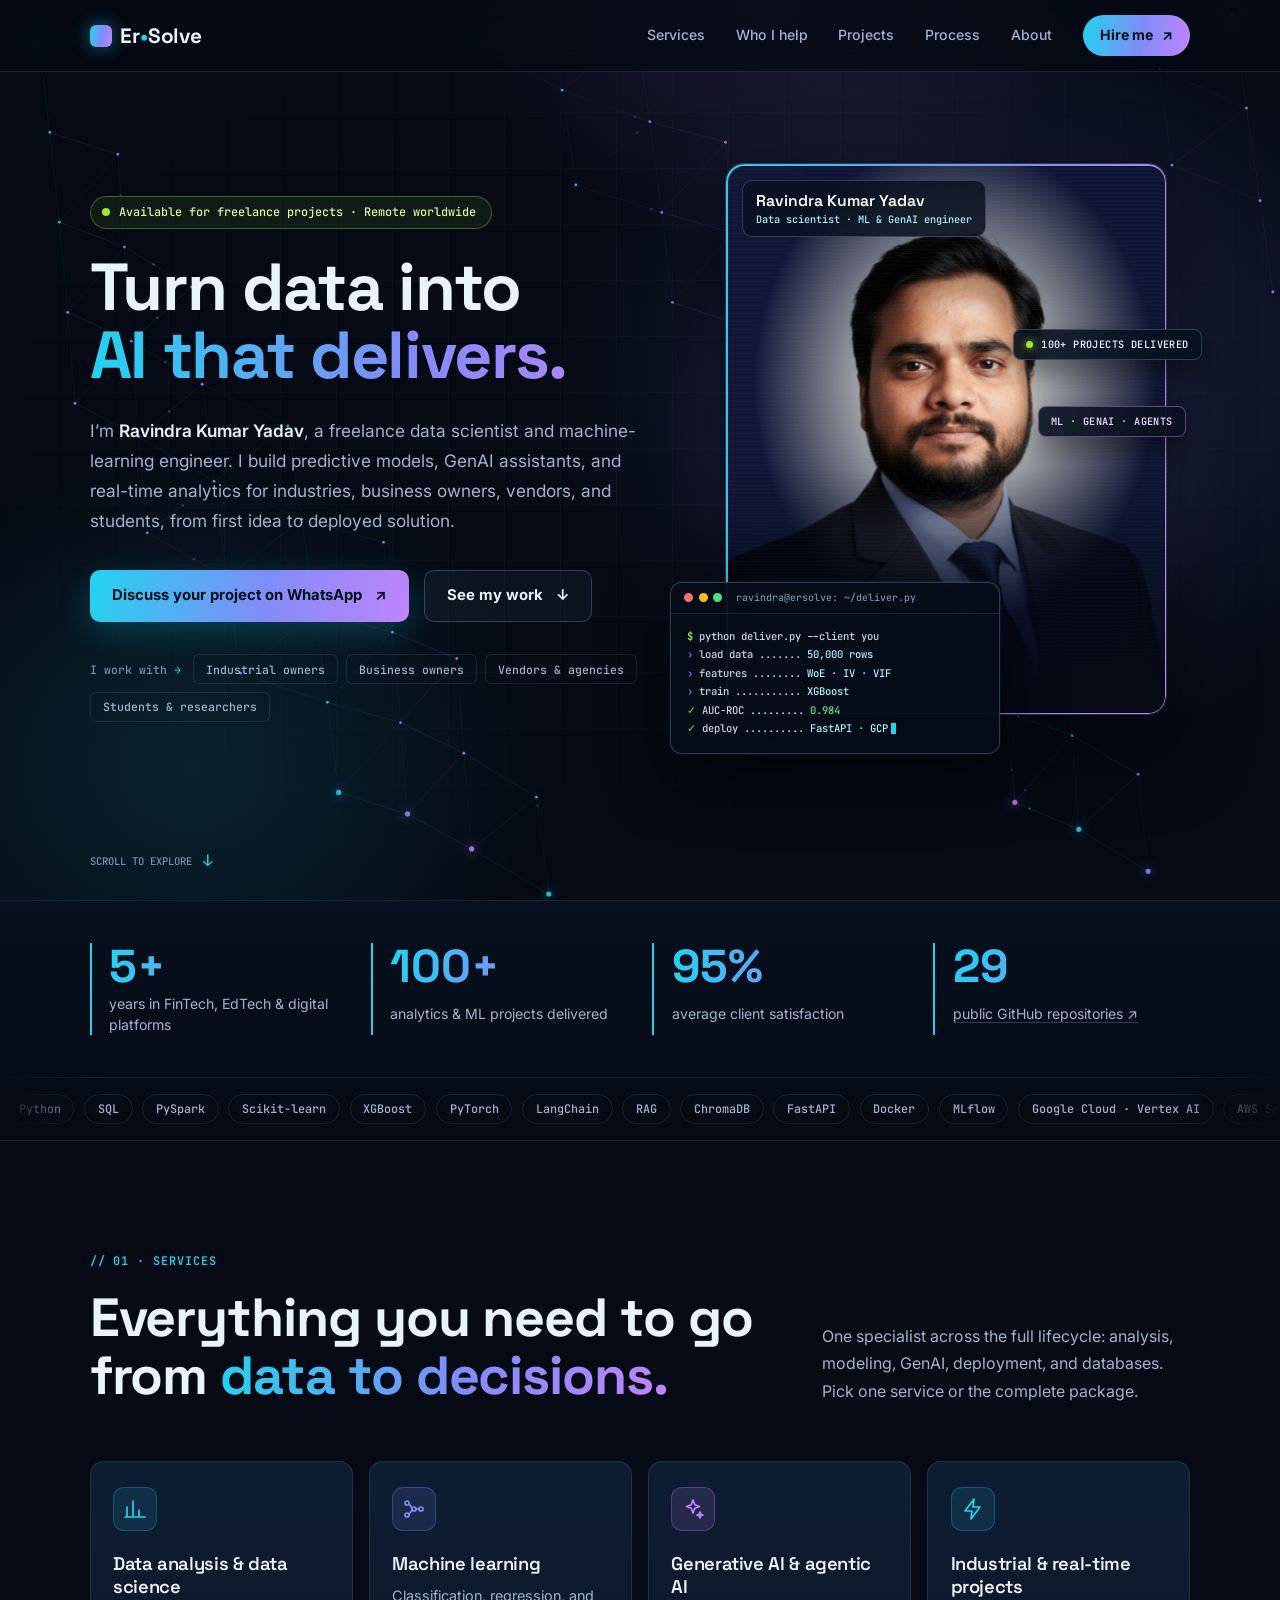
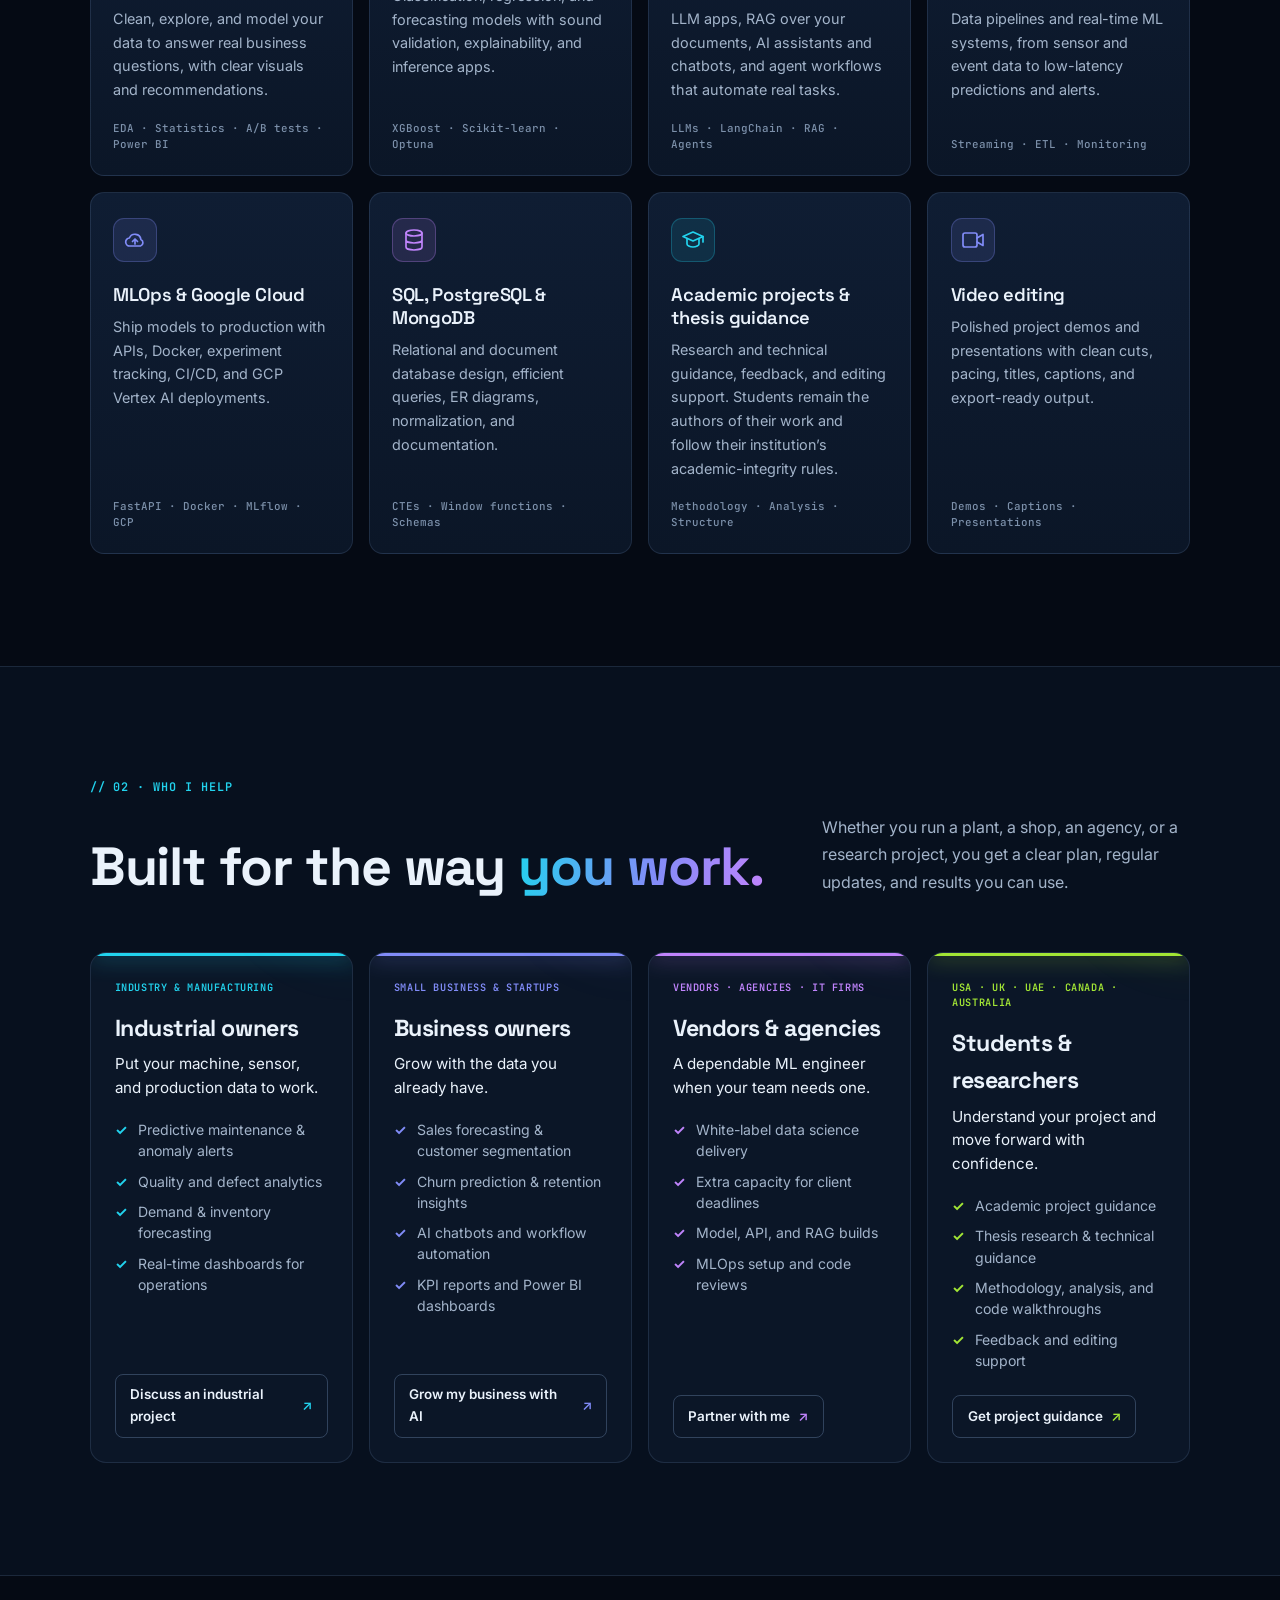
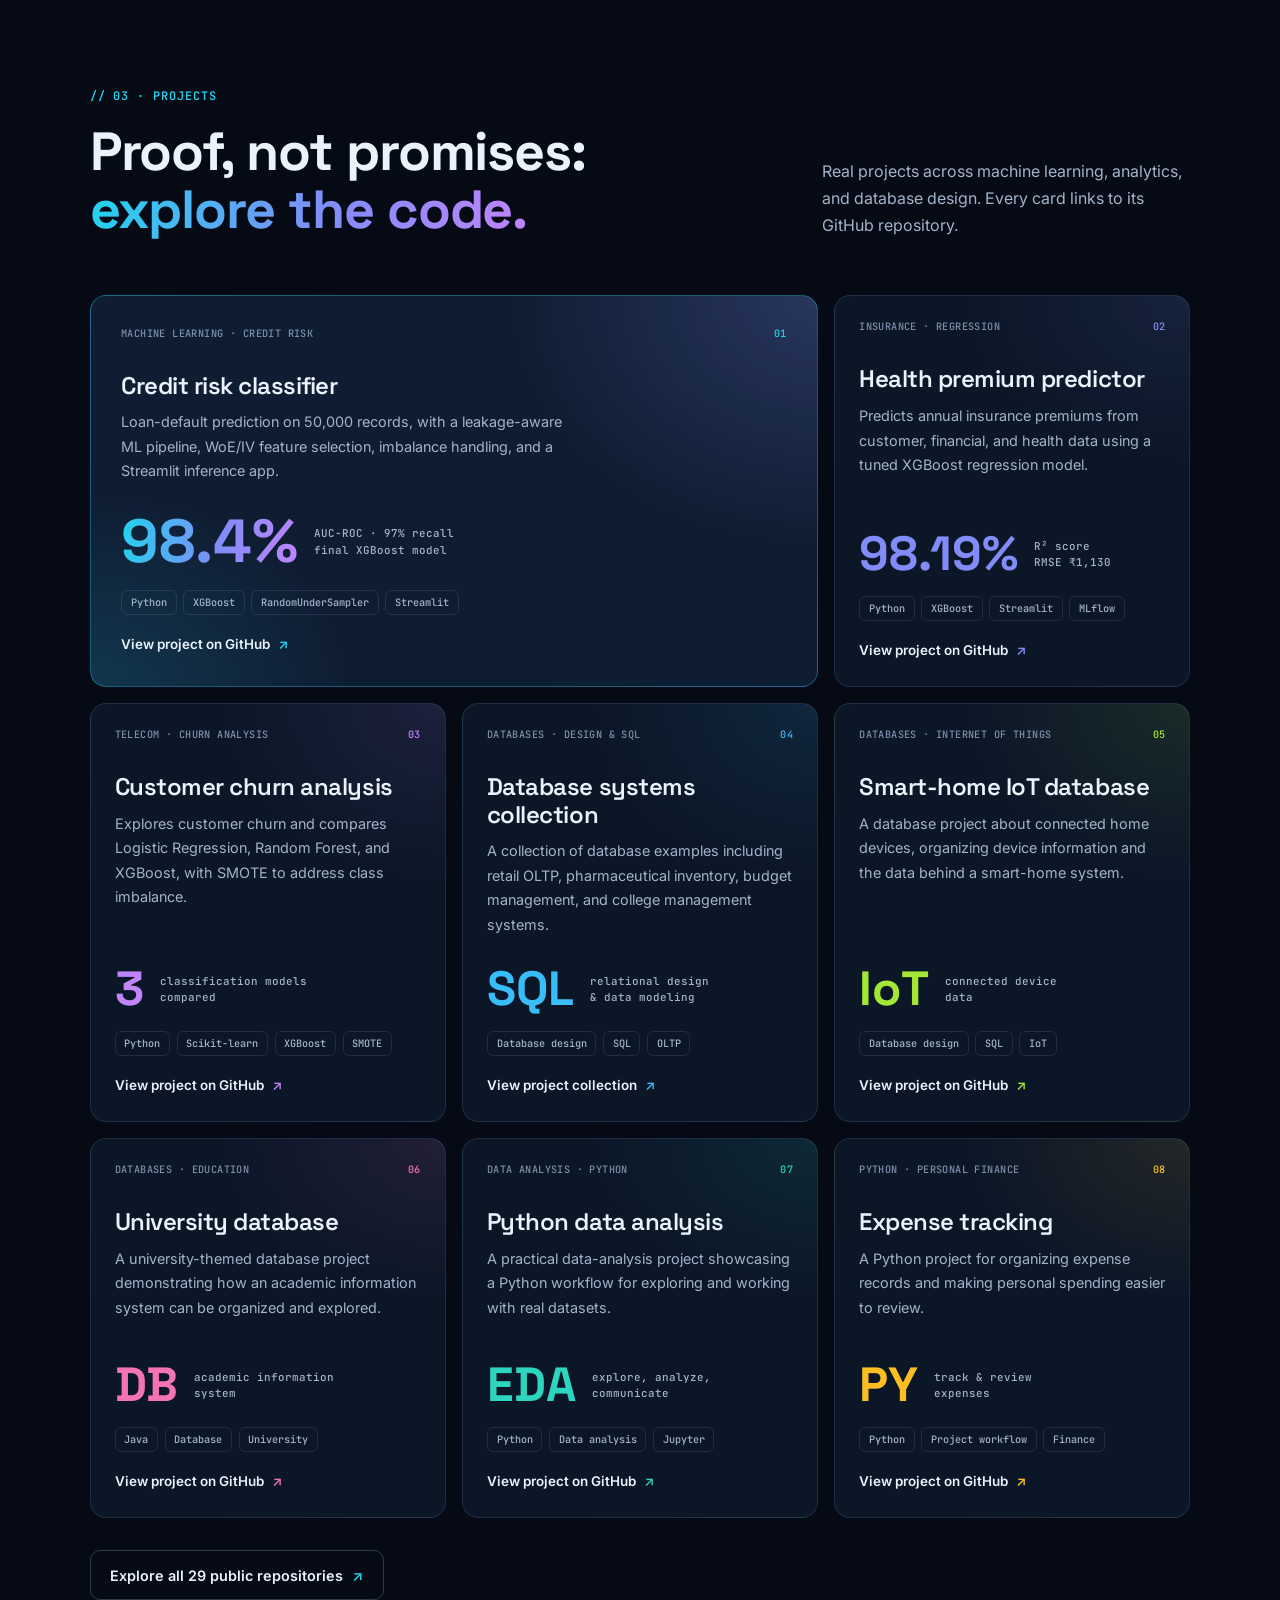
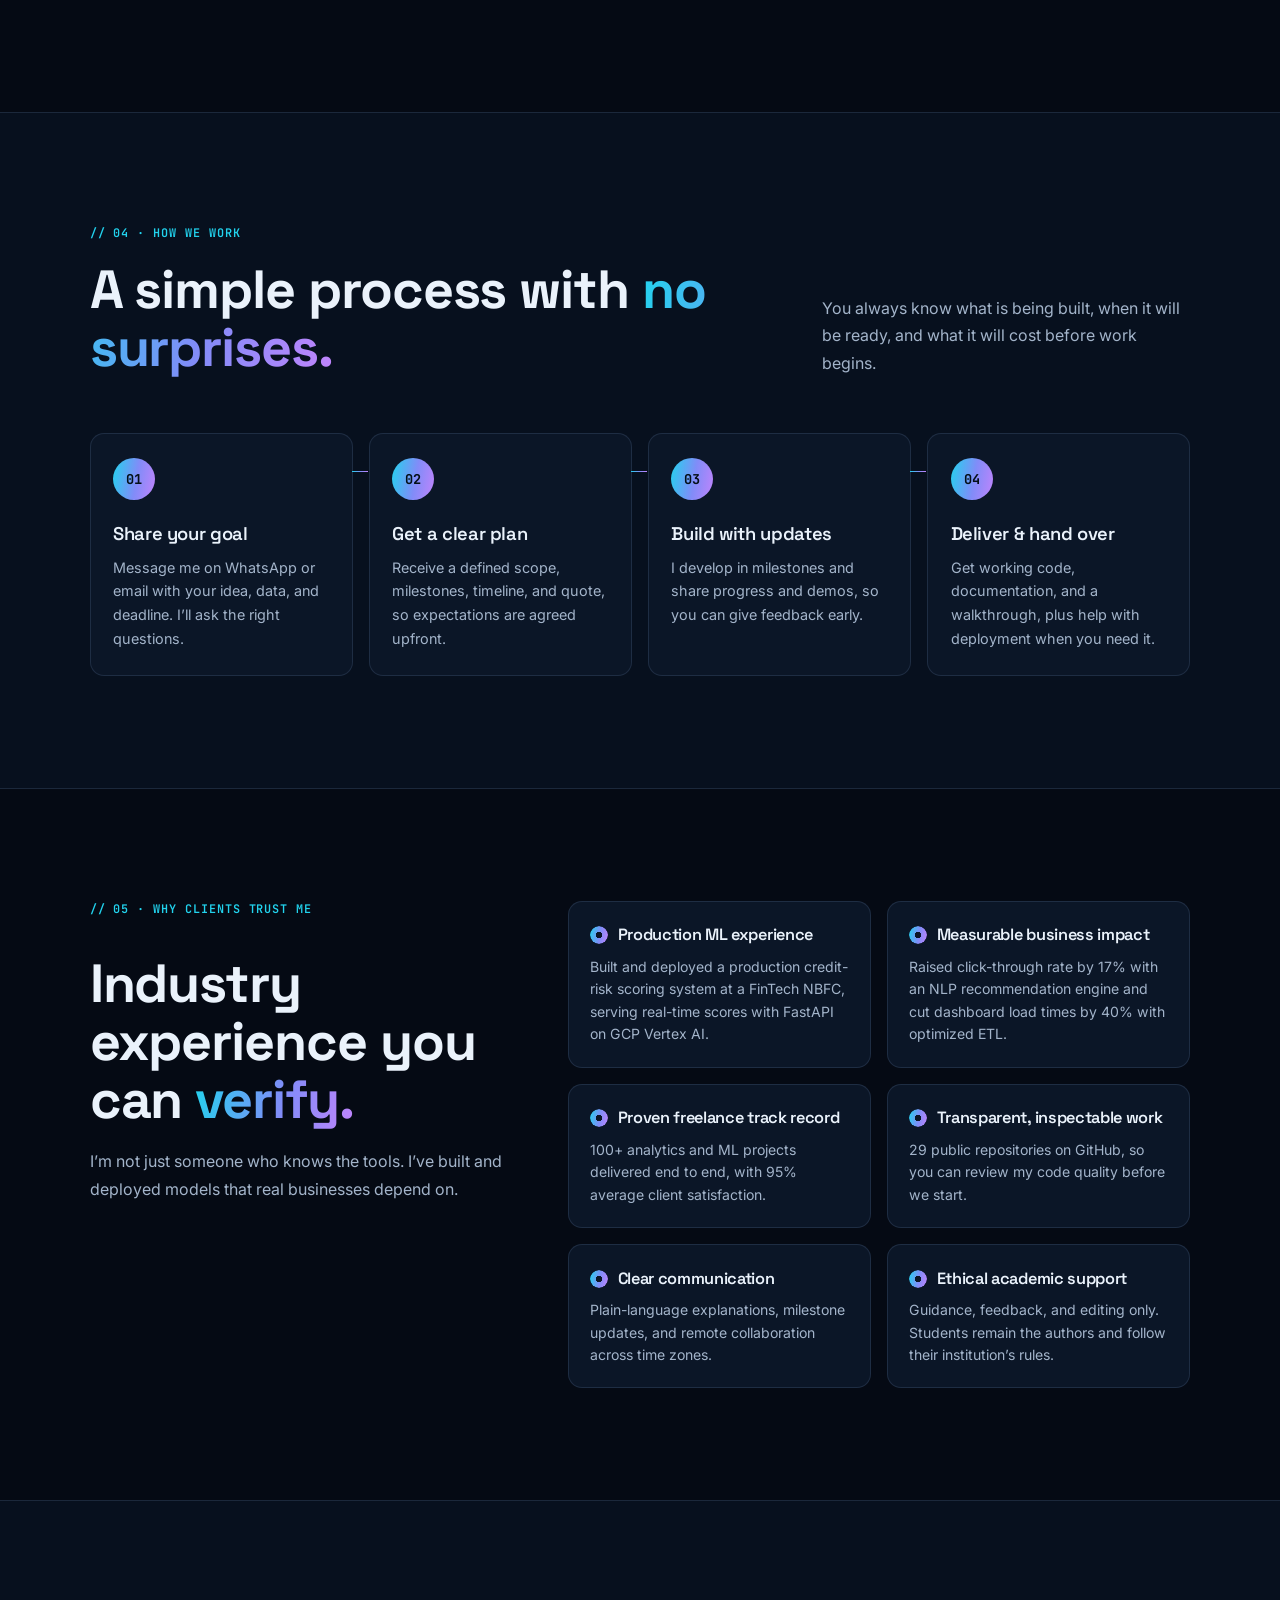
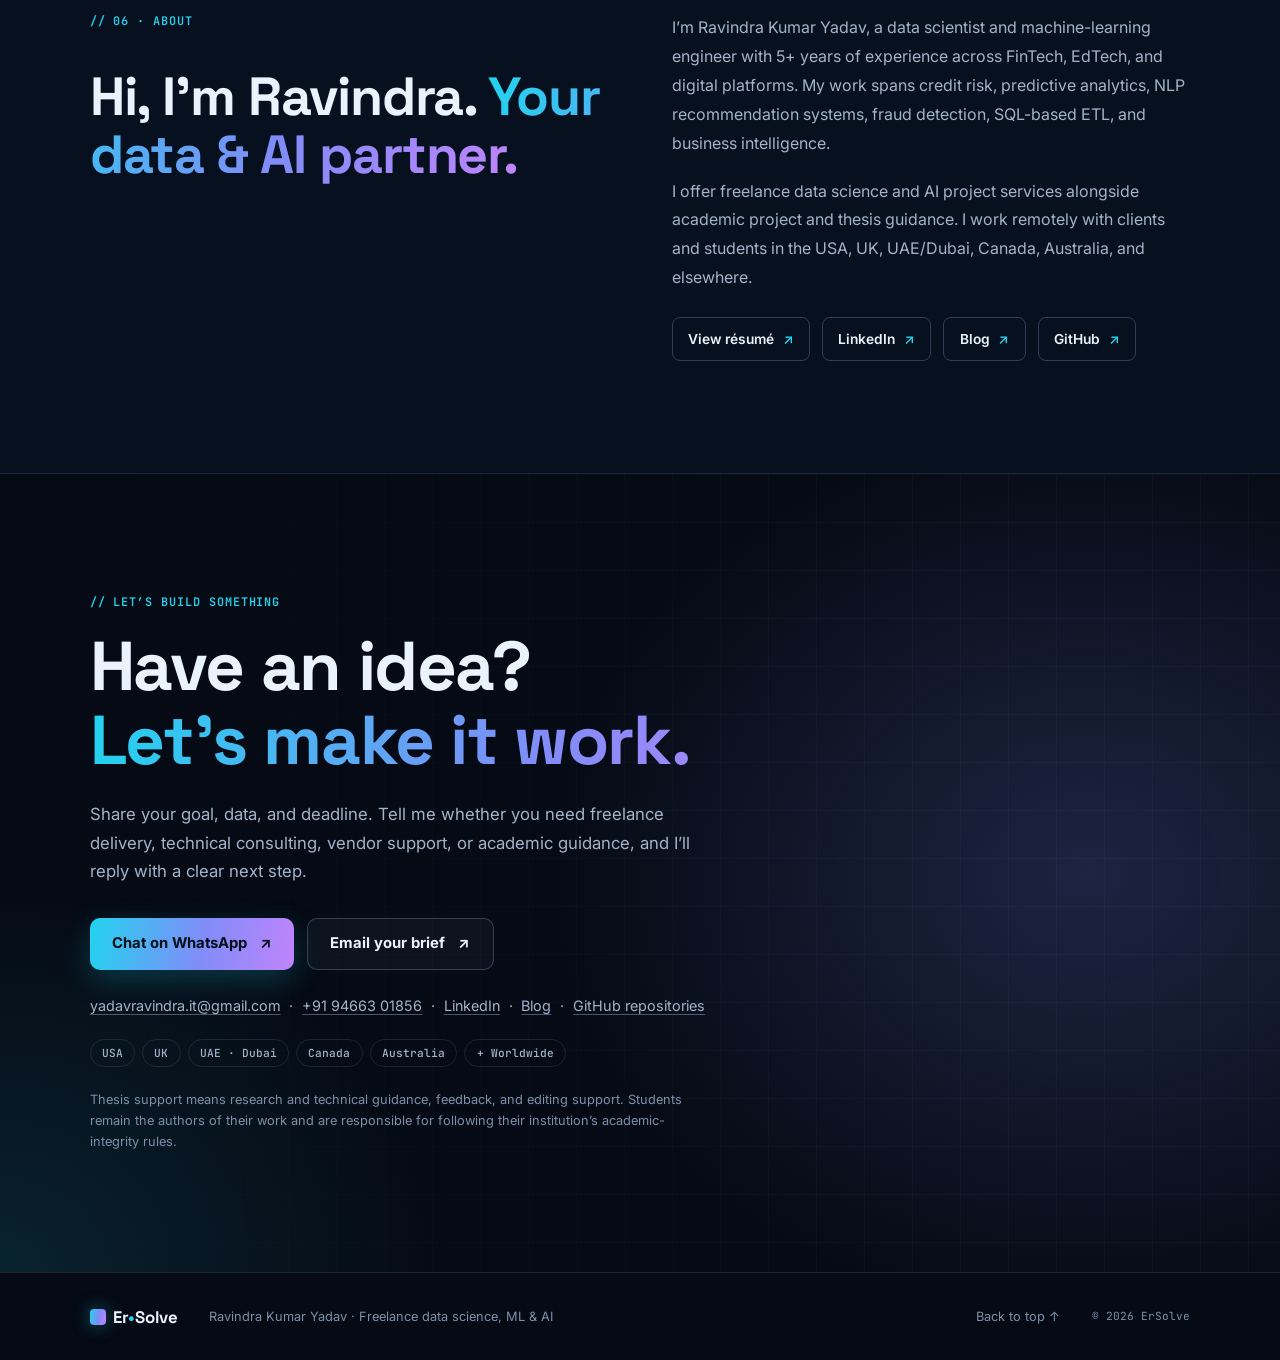
==== commit 32622be8: "update index page" ====
--- a/index.html
+++ b/index.html
@@ -9,7 +9,7 @@
     <link rel="preconnect" href="https://fonts.googleapis.com">
     <link rel="preconnect" href="https://fonts.gstatic.com" crossorigin>
     <link href="https://fonts.googleapis.com/css2?family=Inter:wght@400;500;600;700&family=JetBrains+Mono:wght@400;500;600&family=Space+Grotesk:wght@500;600;700&display=swap" rel="stylesheet">
-    <link rel="stylesheet" href="assets/css/styles.css">
+    <link rel="stylesheet" href="assets/css/styles.css?v=2">
     <title>Ravindra Kumar Yadav | Freelance Data Scientist &amp; AI Engineer | ErSolve</title>
 </head>
 <body>
@@ -155,6 +155,6 @@
     </main>
 
     <footer class="site-footer"><a class="wordmark" href="#home" aria-label="ErSolve home"><span class="wordmark-mark" aria-hidden="true"></span>Er<span class="wordmark-dot">•</span>Solve</a><p>Ravindra Kumar Yadav · Freelance data science, ML &amp; AI</p><a href="#home">Back to top ↑</a><span class="copyright">© <span id="year"></span> ErSolve</span></footer>
-    <script src="assets/js/main.js" defer></script>
+    <script src="assets/js/main.js?v=2" defer></script>
 </body>
 </html>
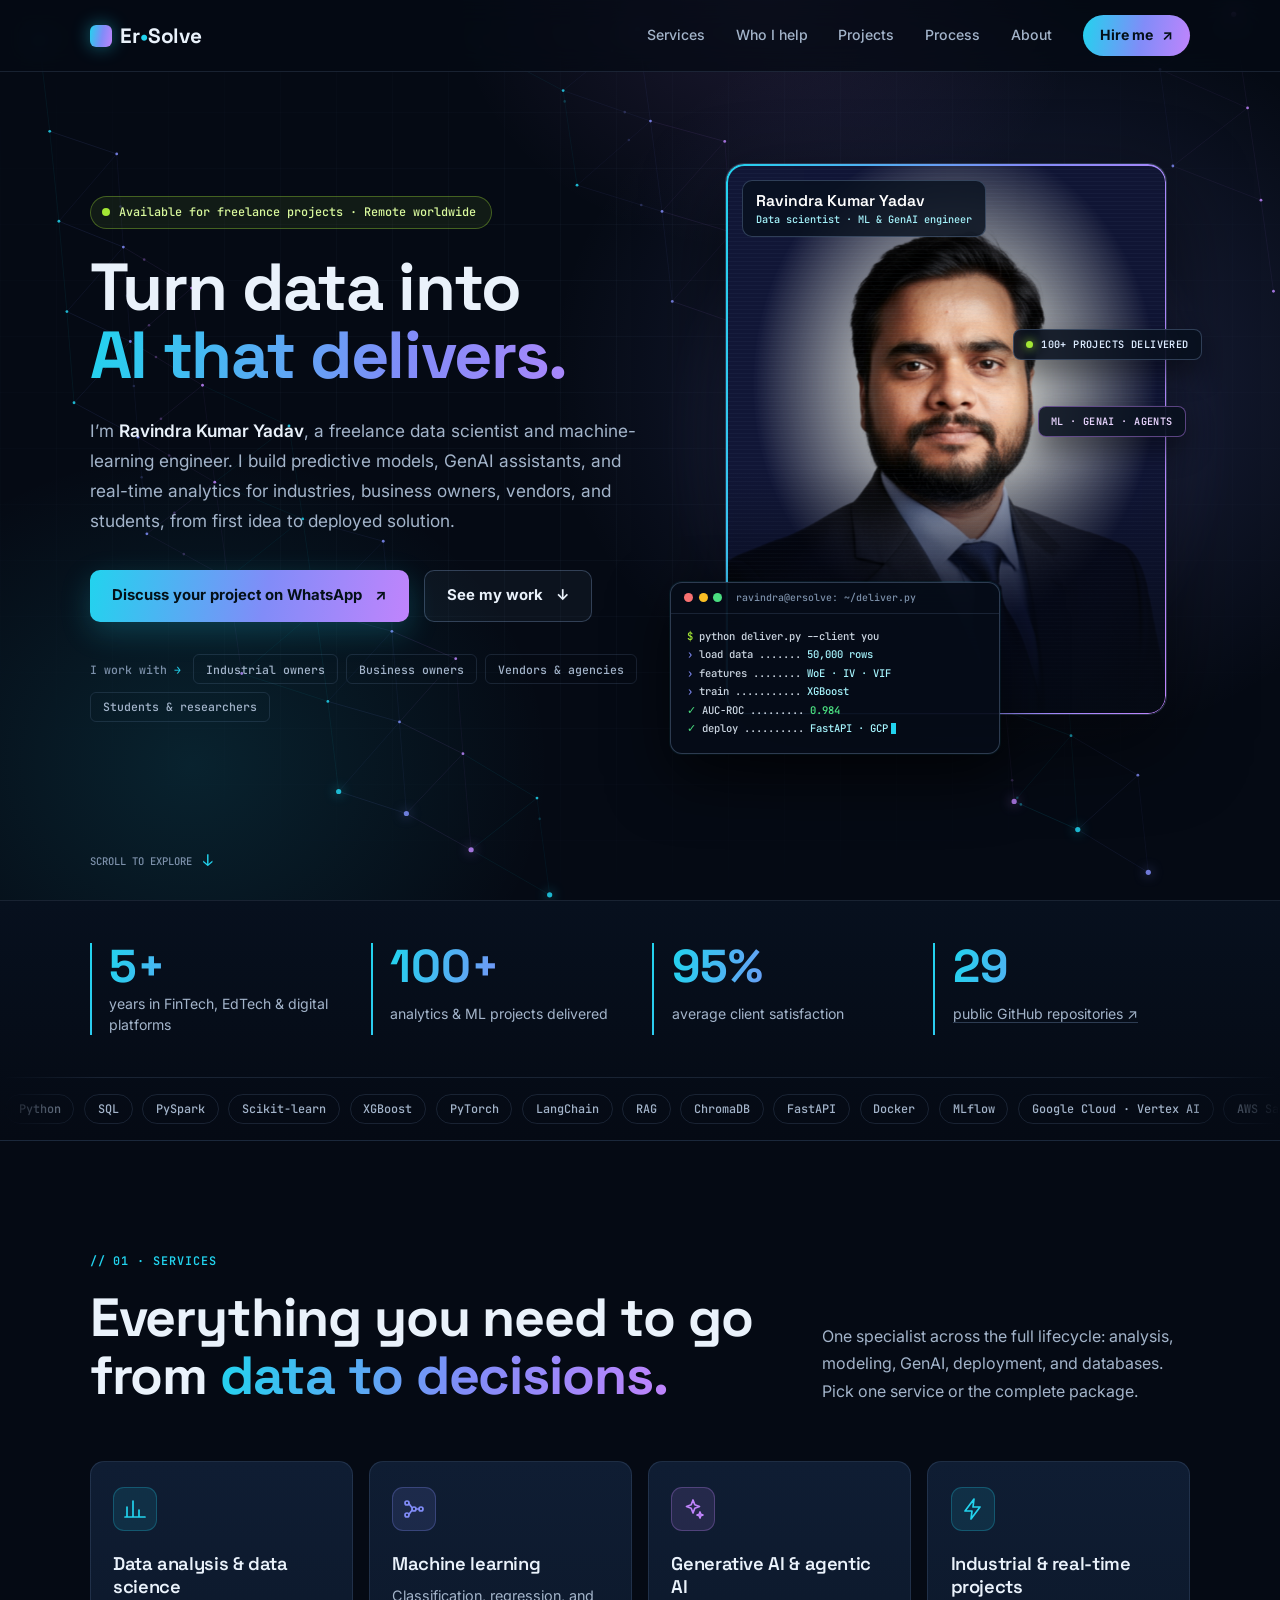
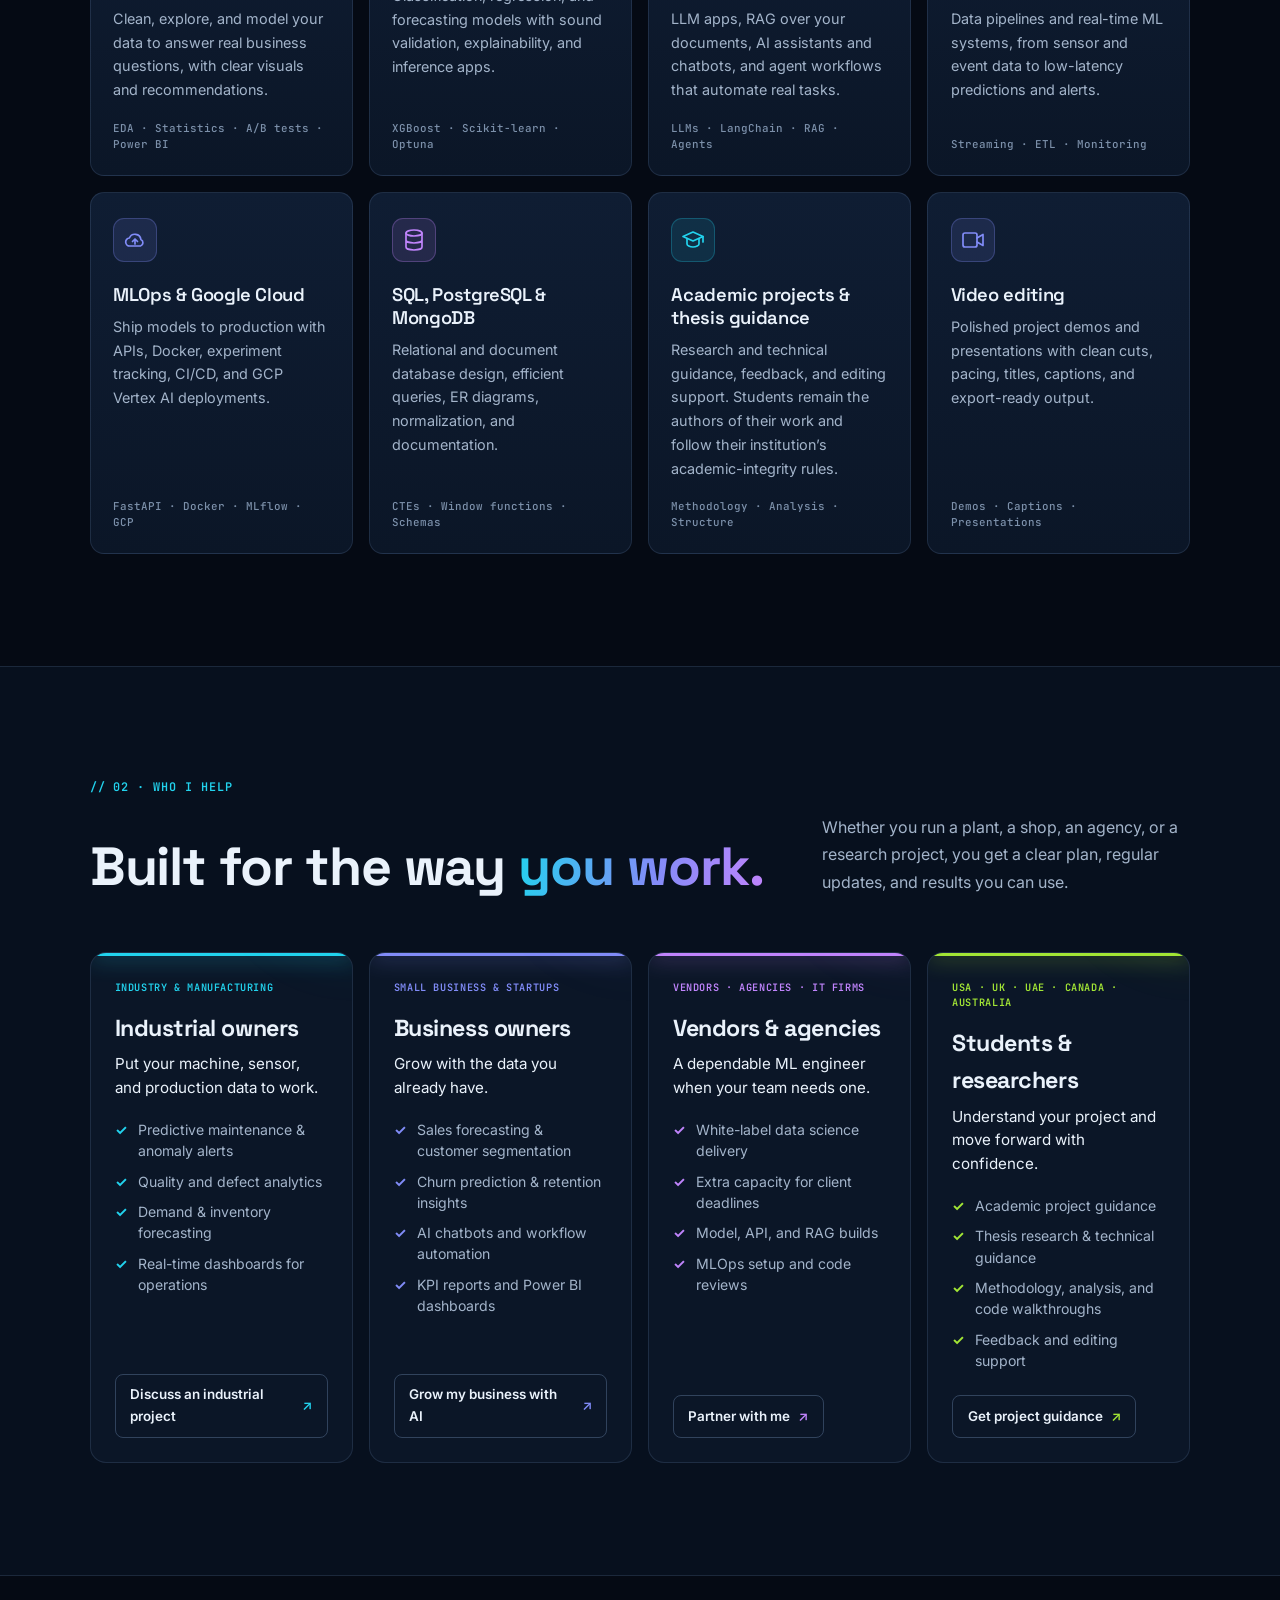
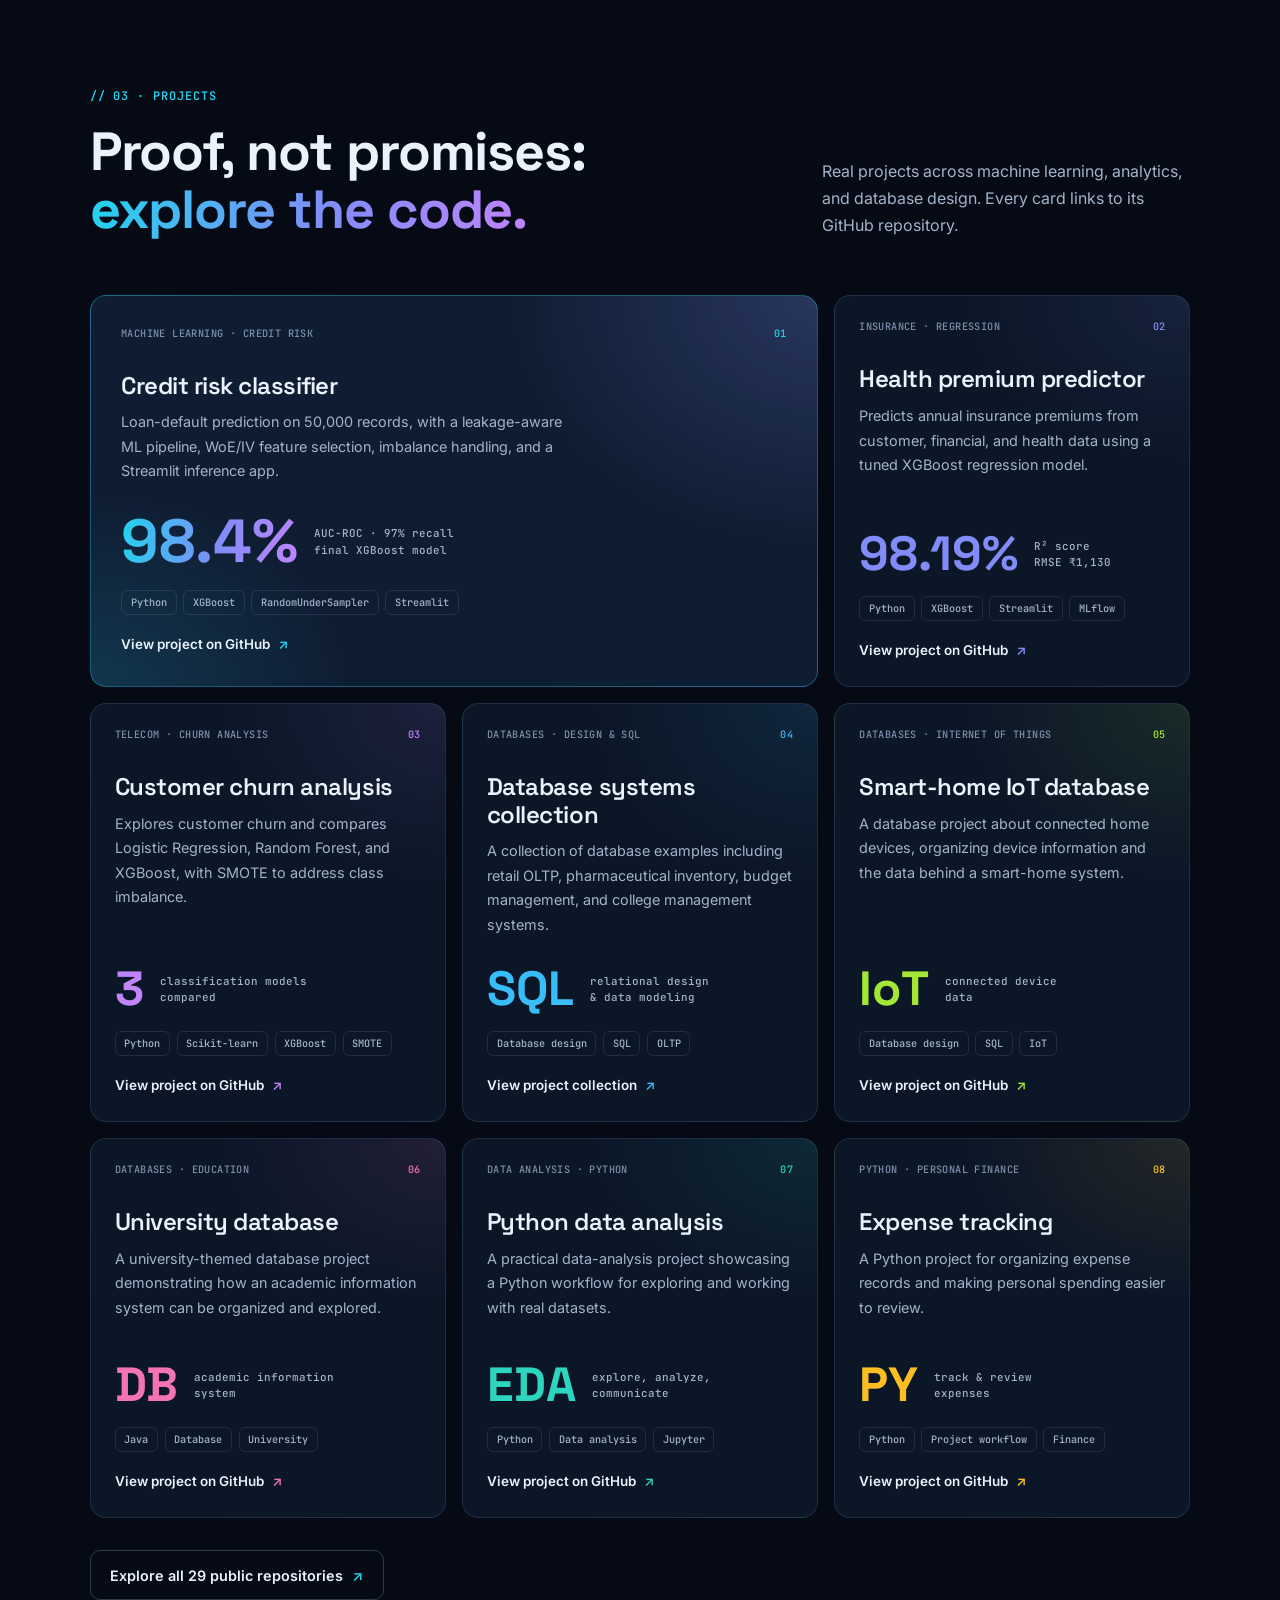
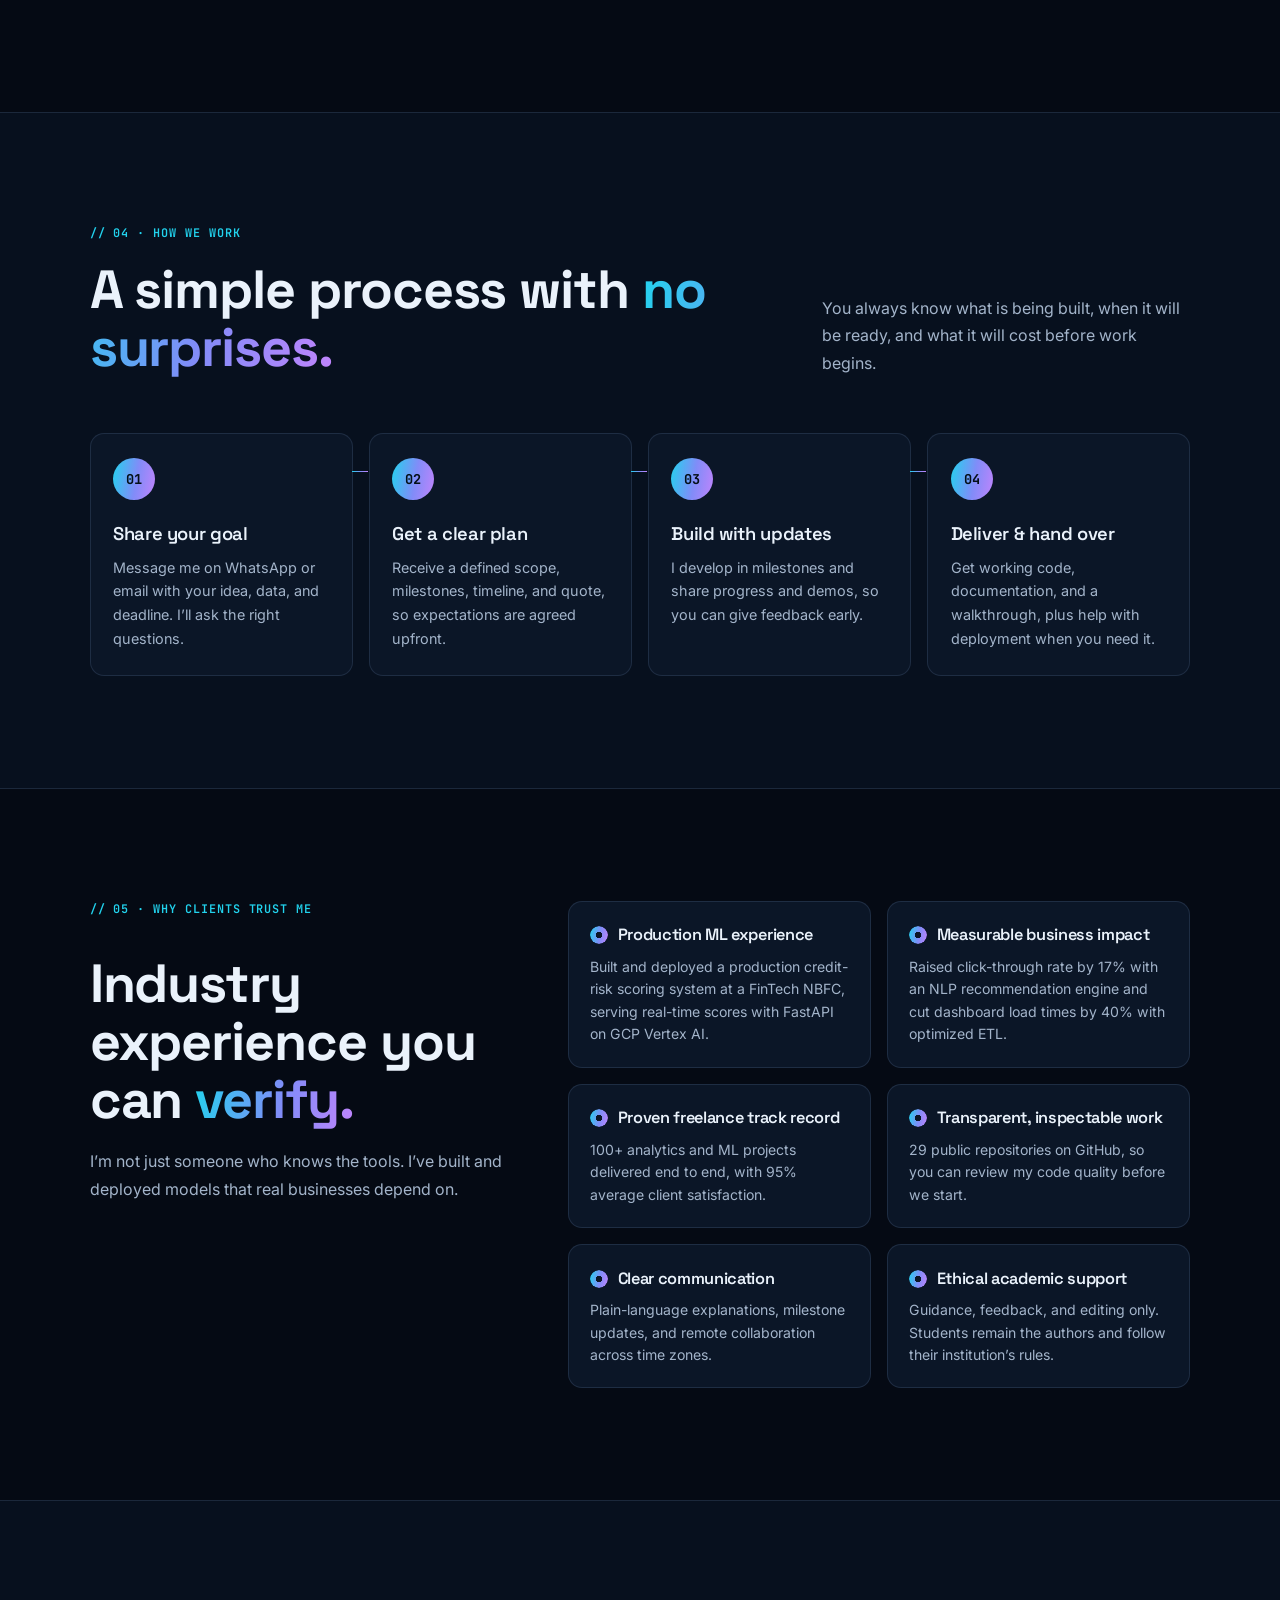
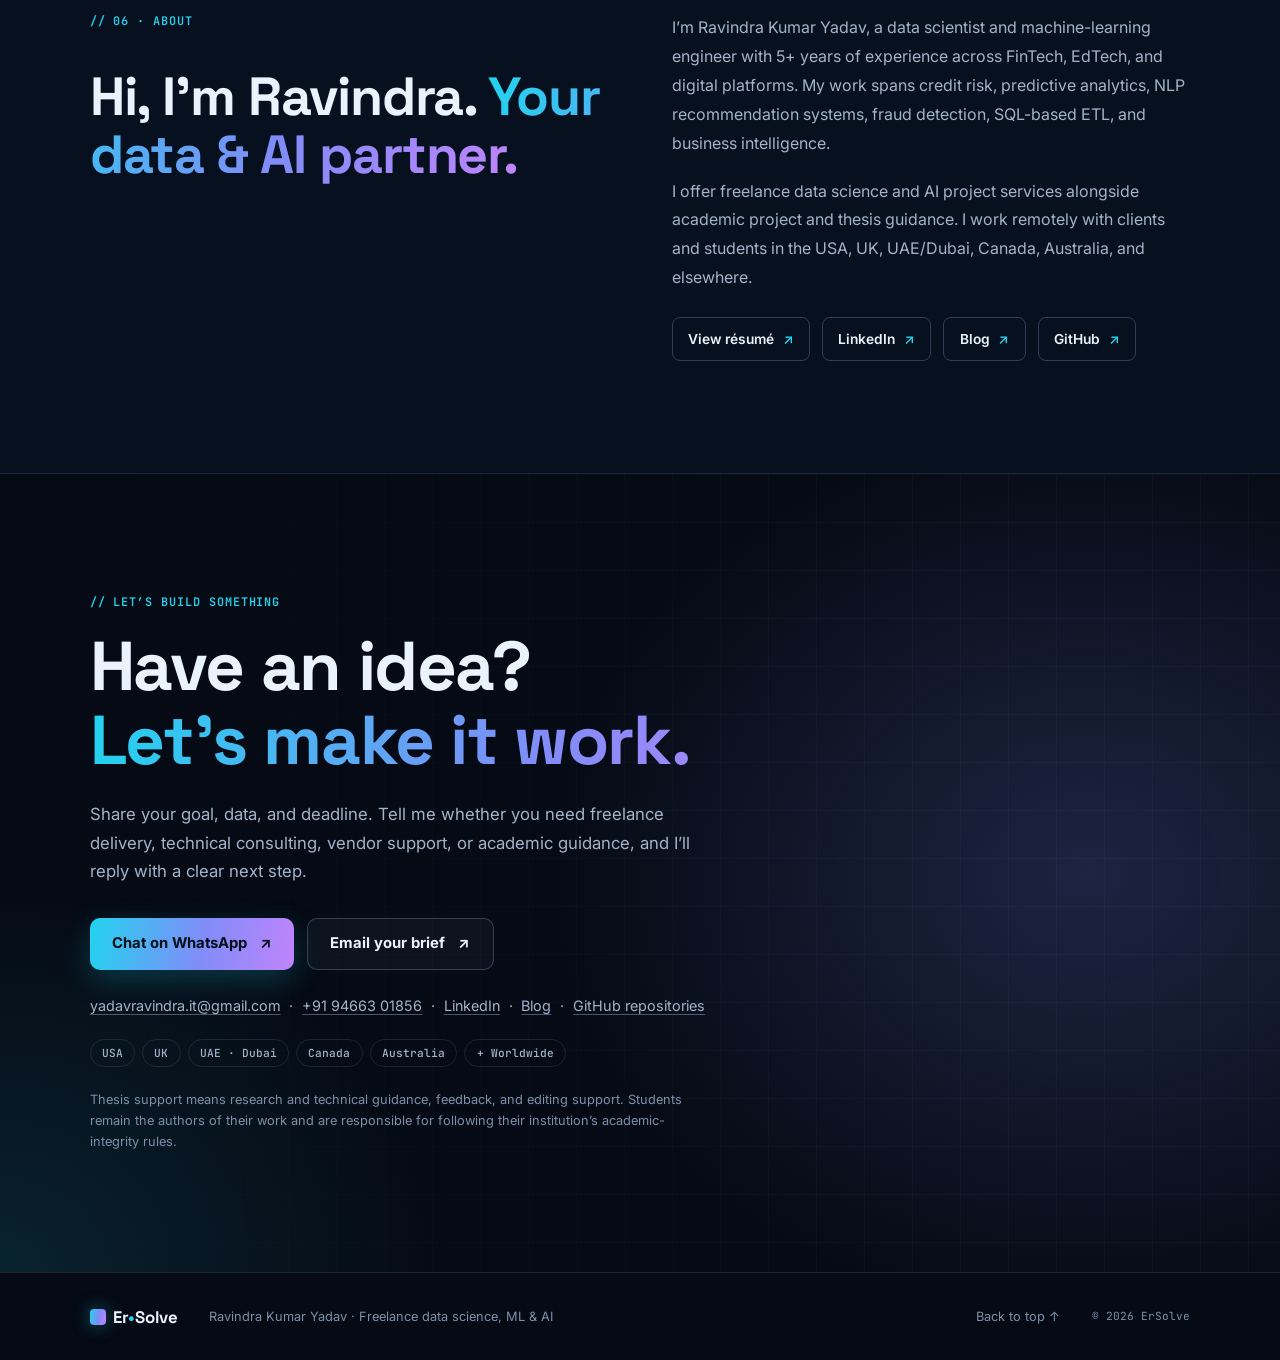
==== commit ccb59392: "Update meta description and title in index.html" ====
--- a/index.html
+++ b/index.html
@@ -4,13 +4,13 @@
     <meta charset="UTF-8">
     <meta name="viewport" content="width=device-width, initial-scale=1">
     <meta name="theme-color" content="#050a14">
-    <meta name="description" content="Hire Ravindra Kumar Yadav, freelance data scientist and machine-learning engineer. Data analysis, ML, GenAI, agentic AI, MLOps, Google Cloud, and SQL for industries, business owners, vendors, and students. 100+ projects delivered, remote worldwide.">
+    <meta name="description" content="Ersolve by Ravindra Kumar Yadav: hire a freelance data scientist for ML, GenAI, agentic AI, MLOps and SQL projects. 100+ projects delivered, remote worldwide." />
     <link rel="canonical" href="https://www.ersolve.com/">
     <link rel="preconnect" href="https://fonts.googleapis.com">
     <link rel="preconnect" href="https://fonts.gstatic.com" crossorigin>
     <link href="https://fonts.googleapis.com/css2?family=Inter:wght@400;500;600;700&family=JetBrains+Mono:wght@400;500;600&family=Space+Grotesk:wght@500;600;700&display=swap" rel="stylesheet">
     <link rel="stylesheet" href="assets/css/styles.css?v=2">
-    <title>Ravindra Kumar Yadav | Freelance Data Scientist &amp; AI Engineer | ErSolve</title>
+    <title>Ersolve | Freelance Data Scientist & ML Engineer – Ravindra Kumar Yadav</title>
 </head>
 <body>
     <a class="skip-link" href="#main">Skip to content</a>
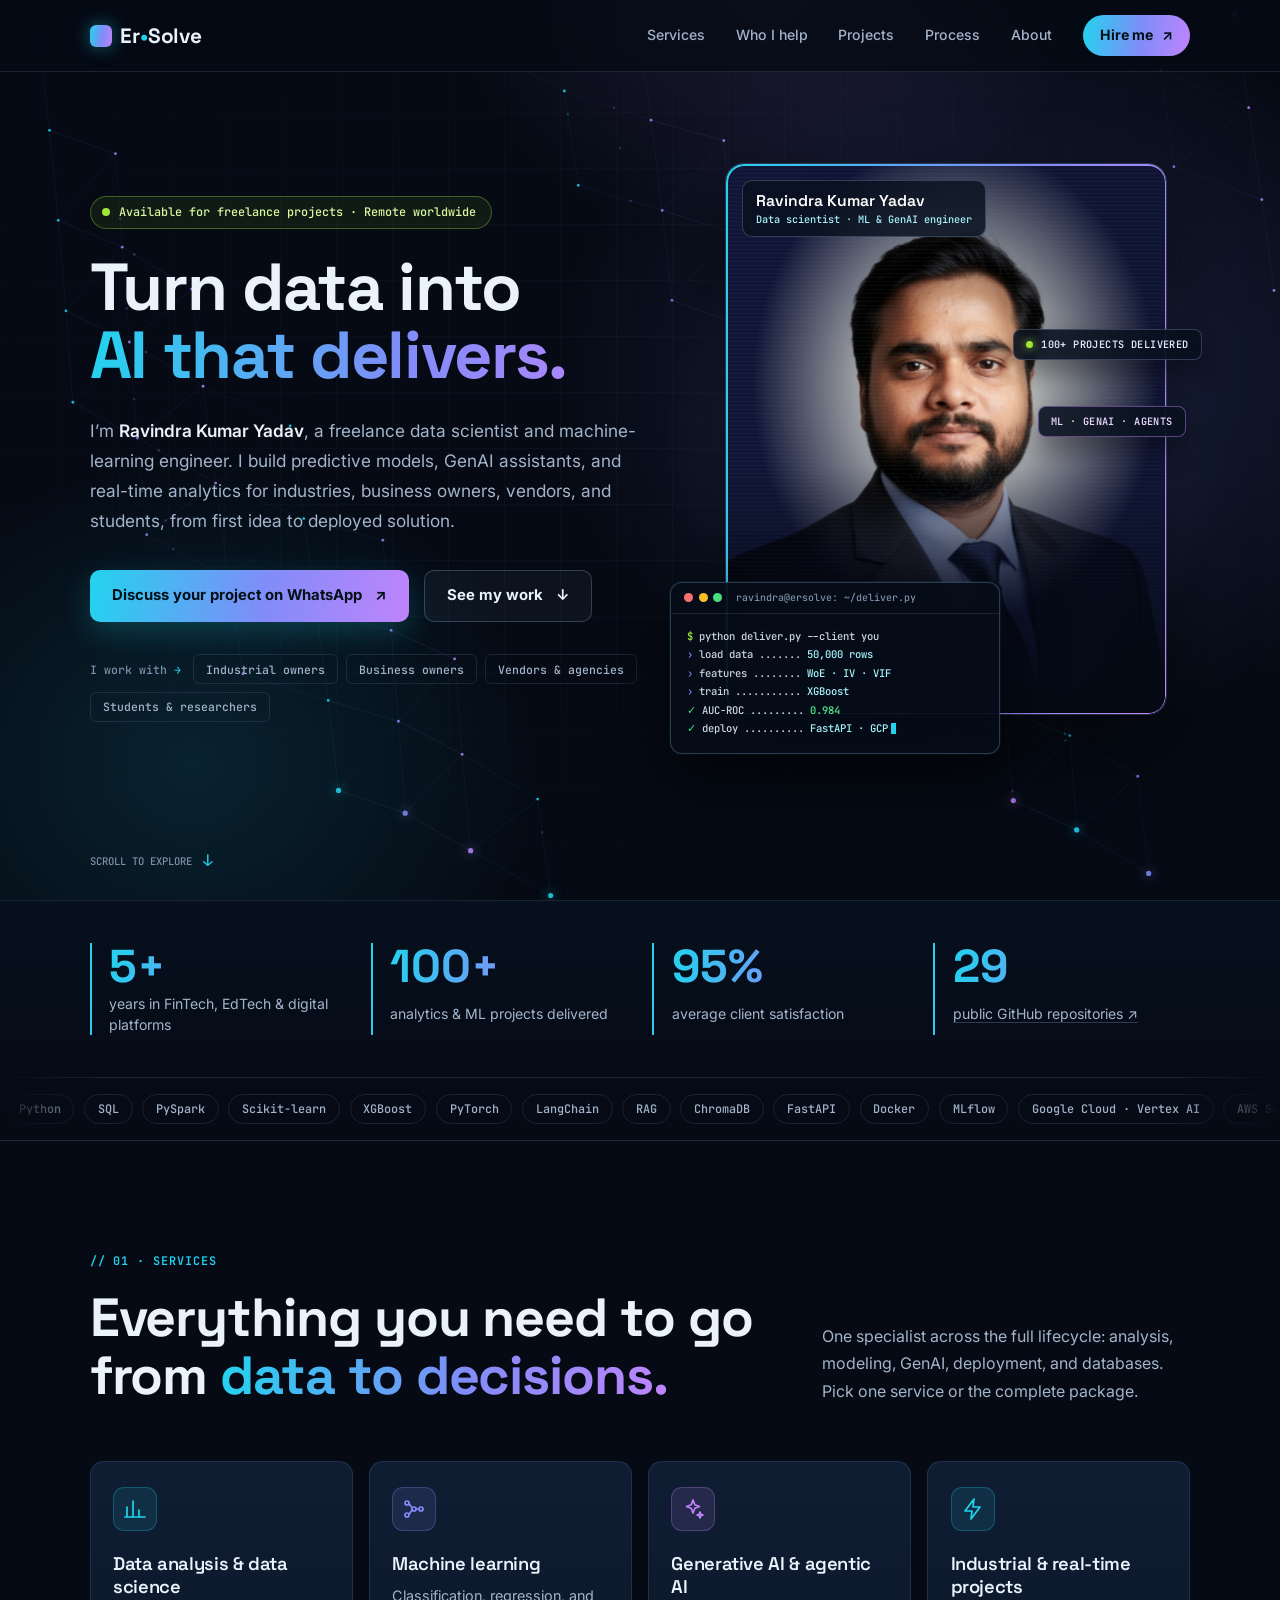
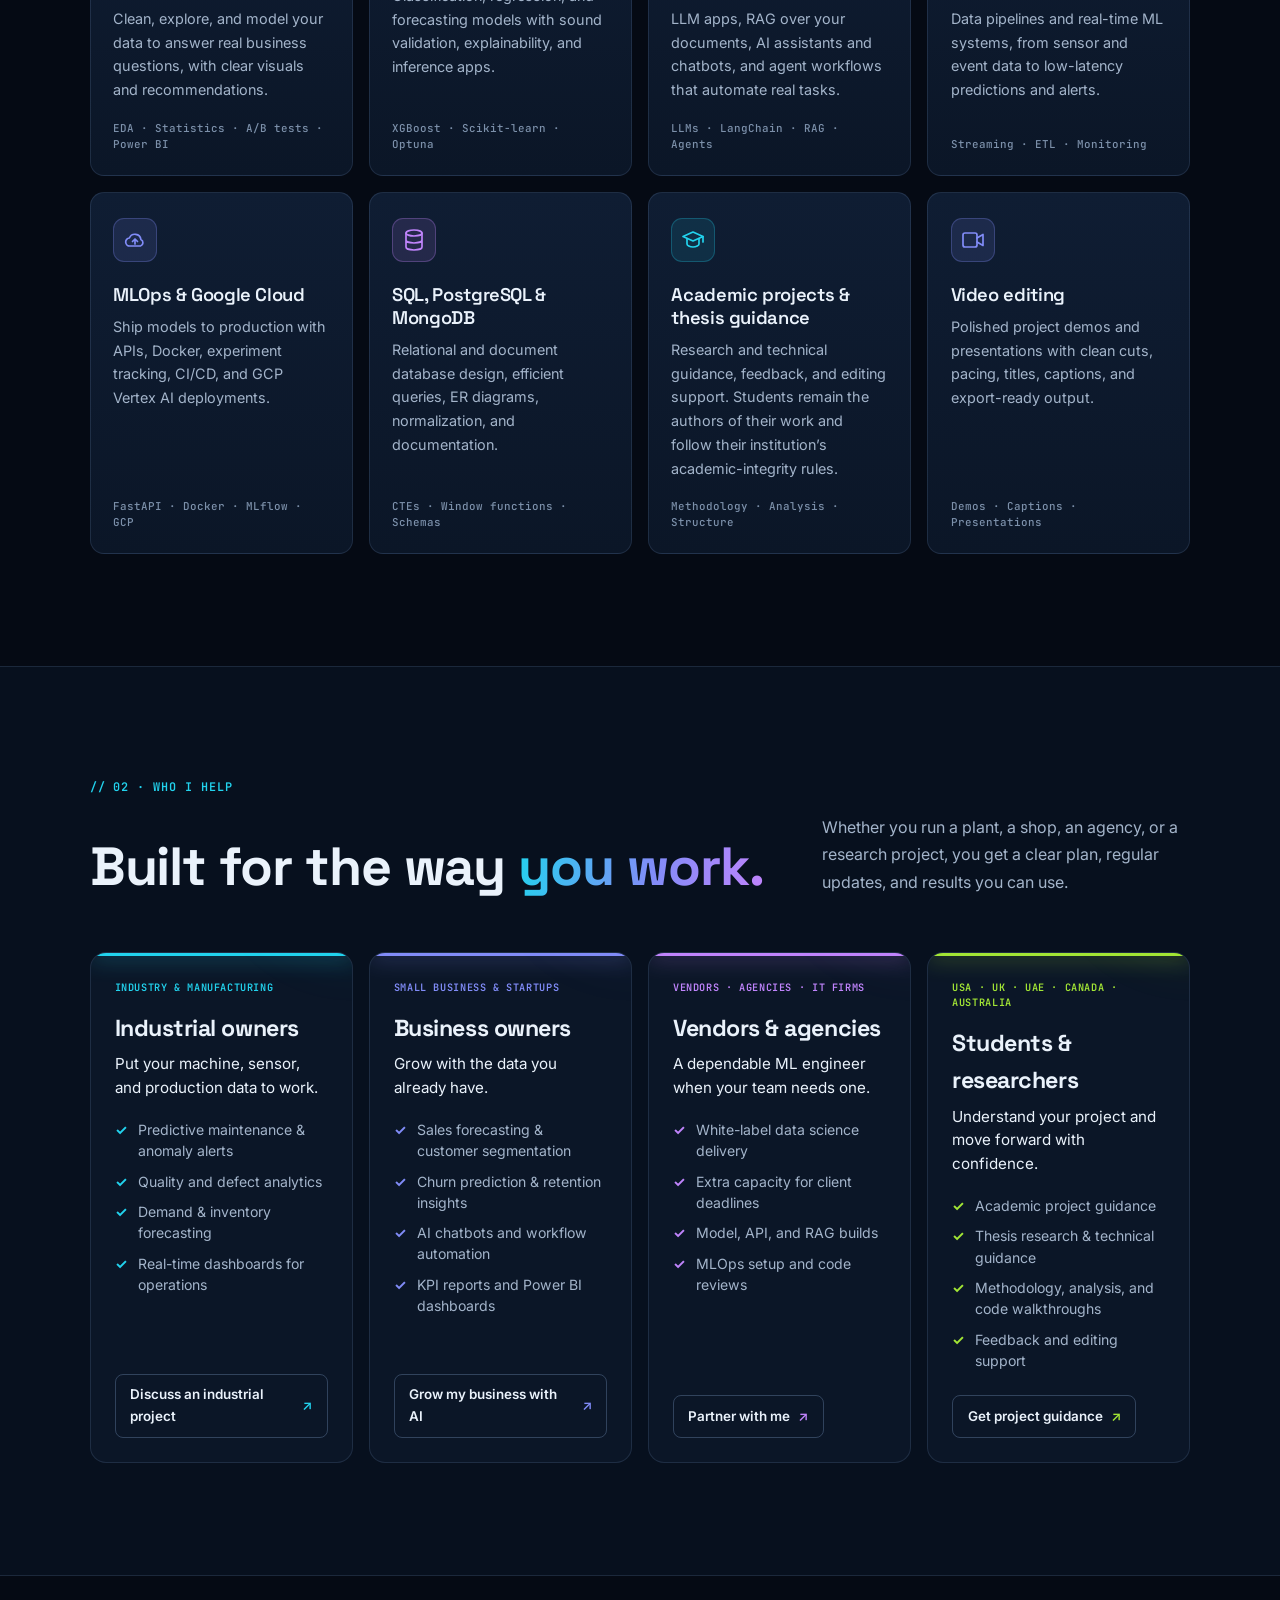
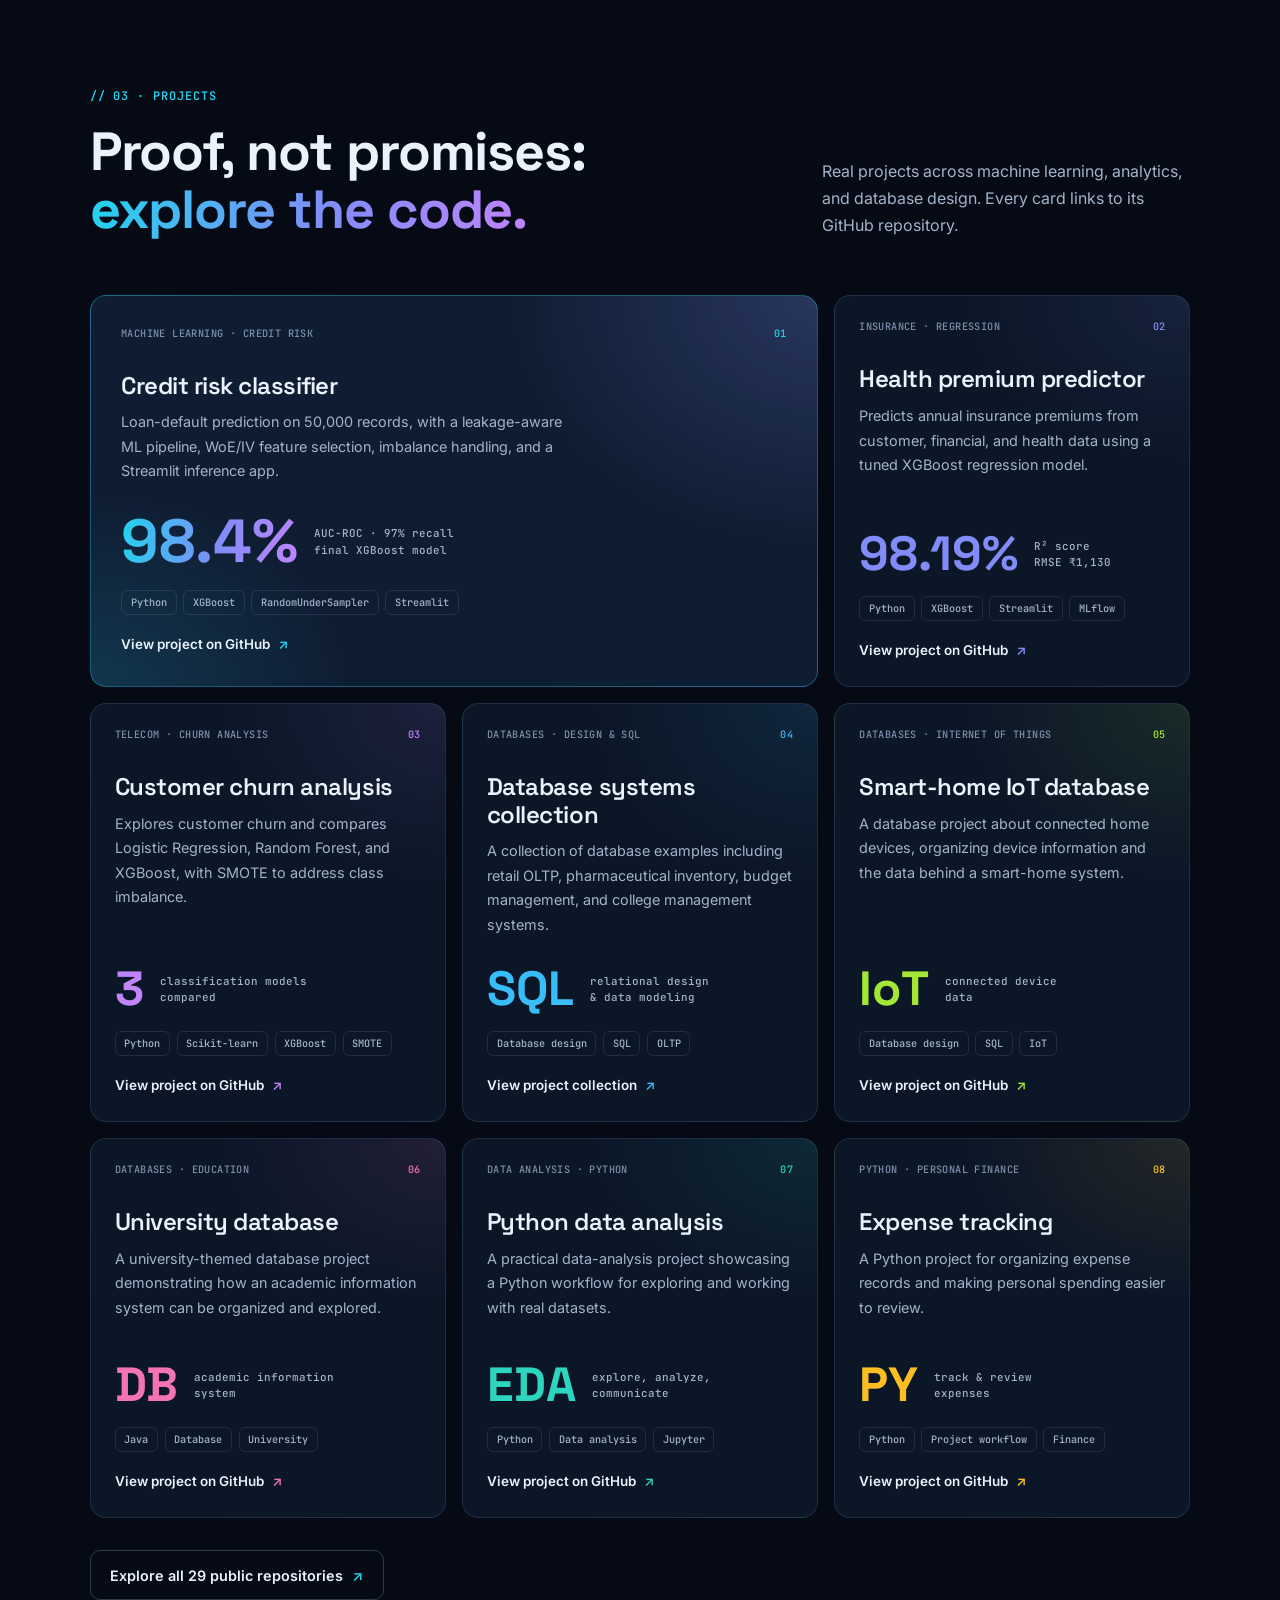
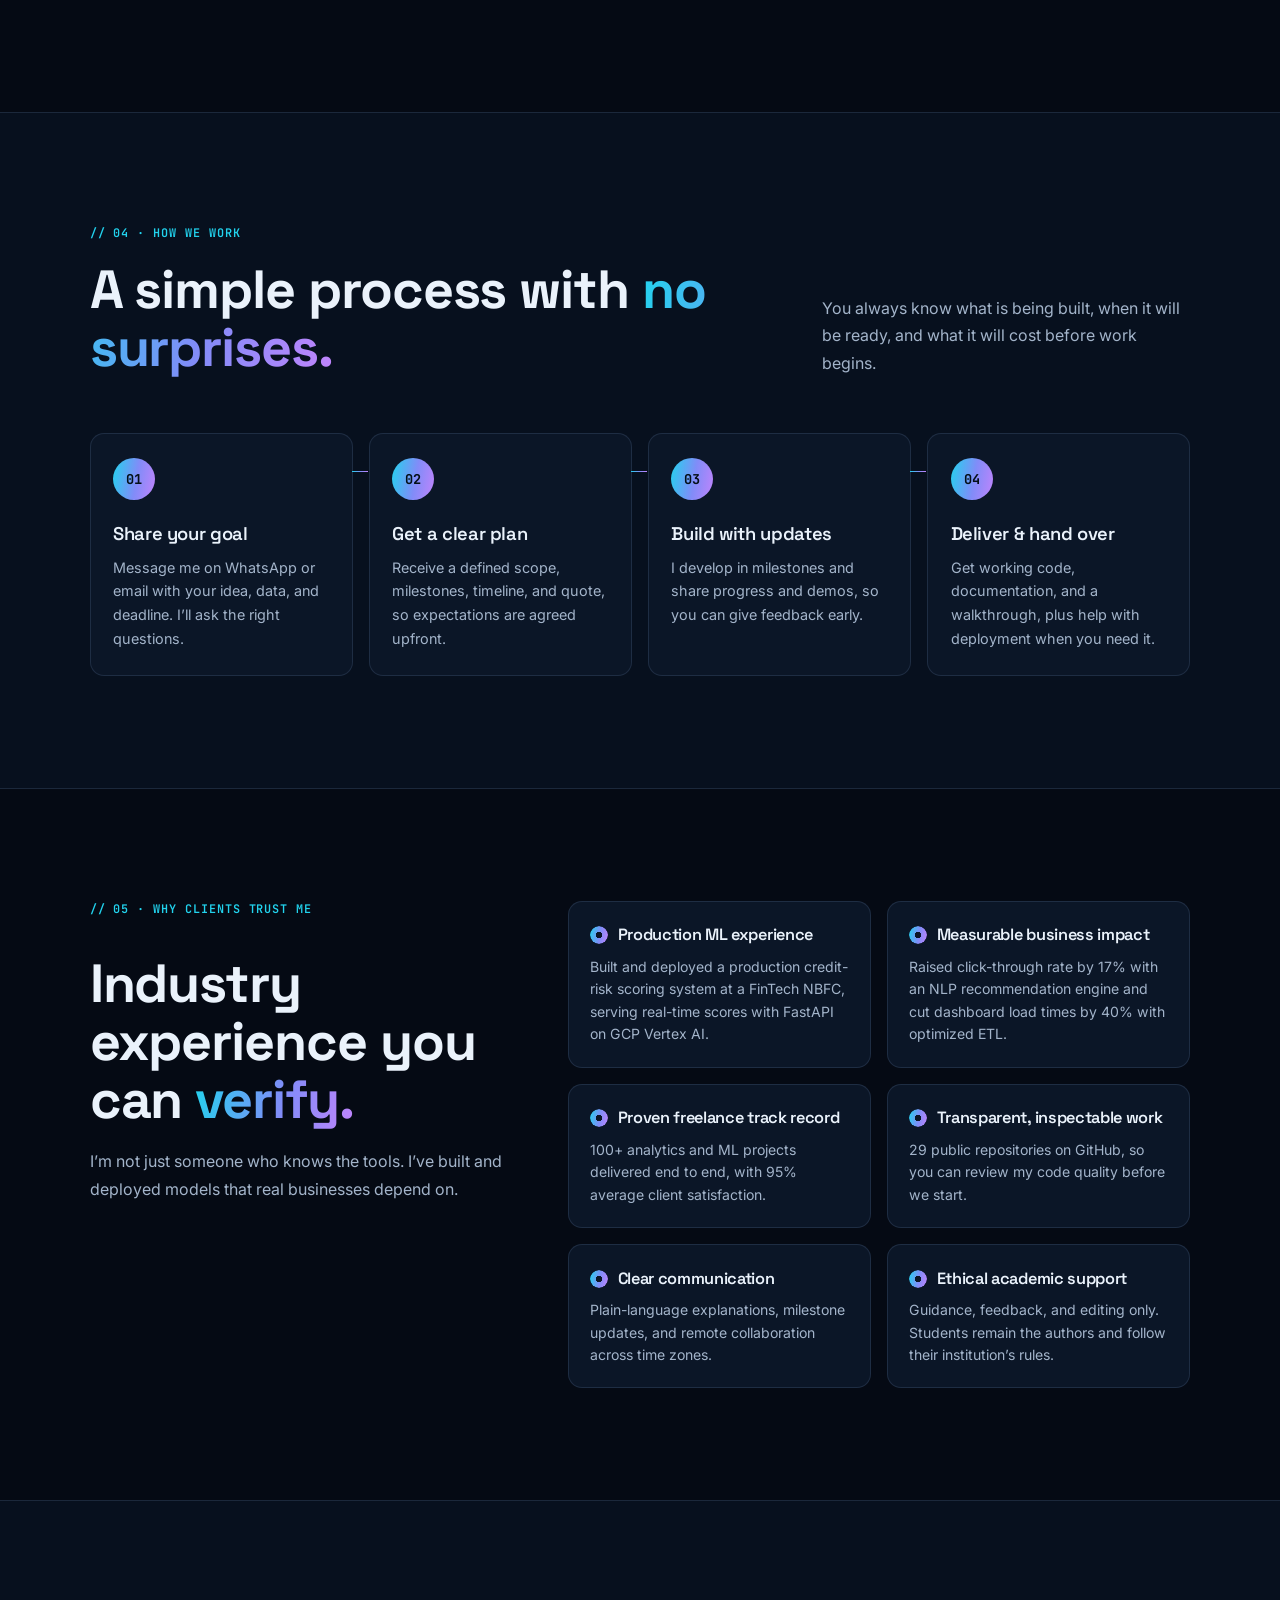
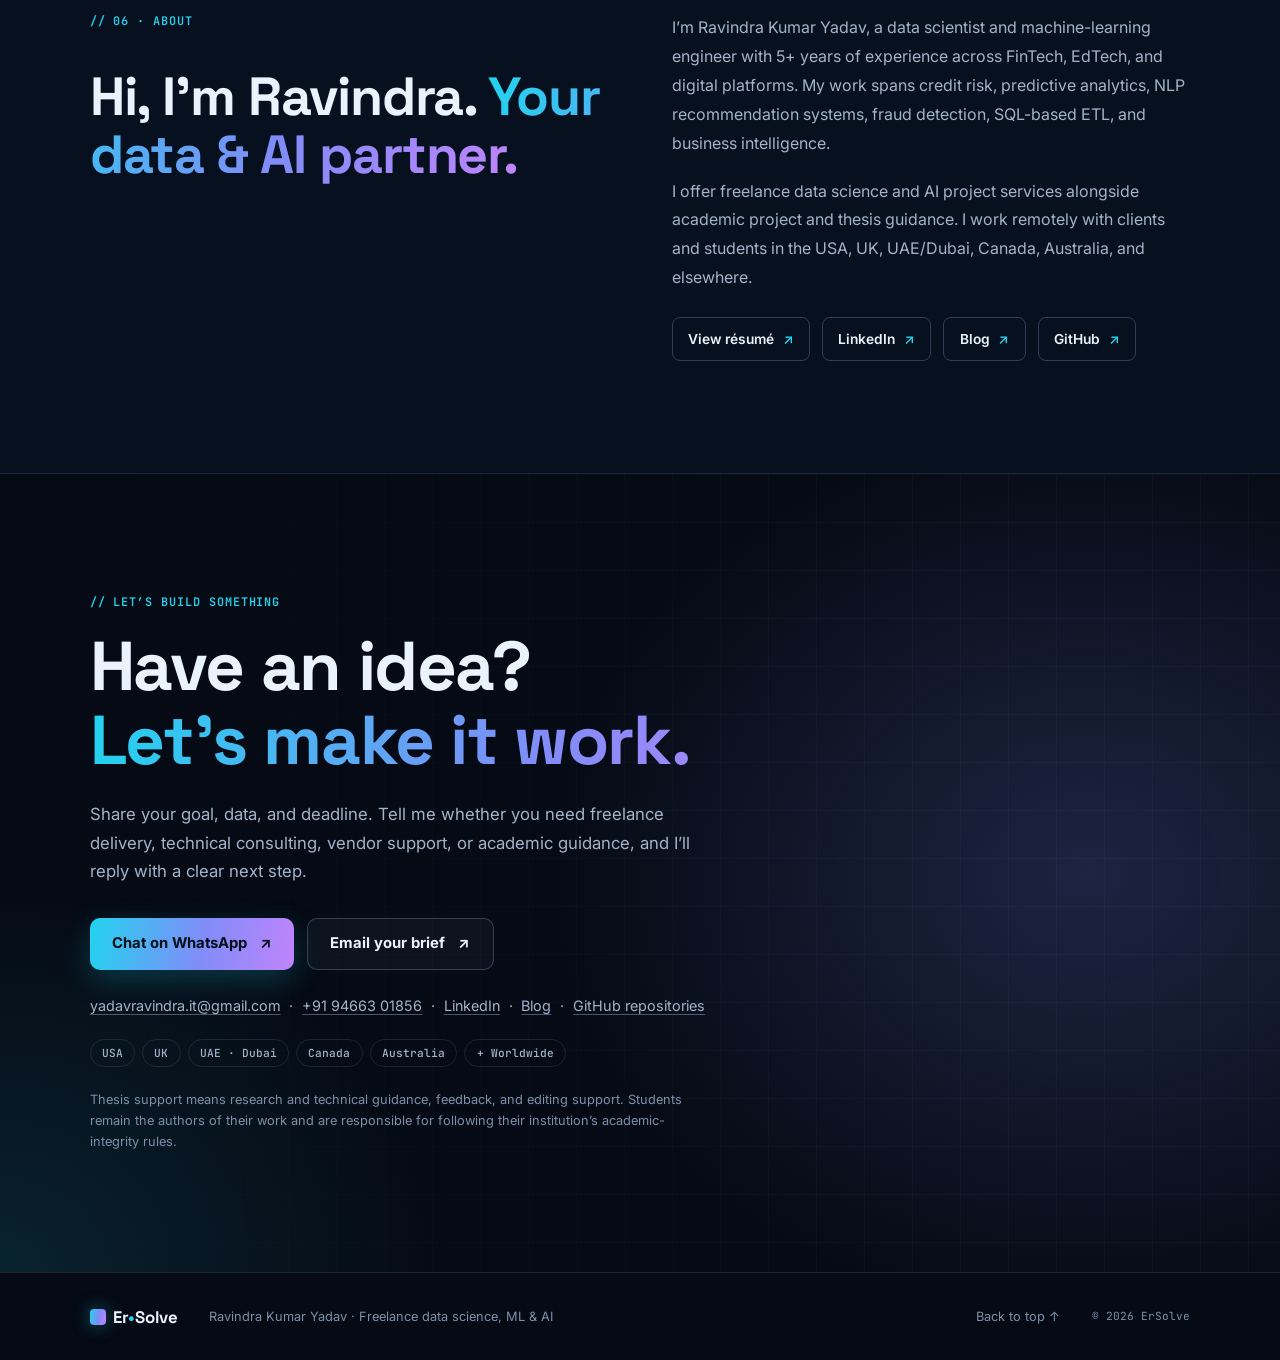
==== commit 2c7fa062: "Fix contact details and LinkedIn profile links Updated LinkedIn profile links and contact details." ====
--- a/index.html
+++ b/index.html
@@ -138,7 +138,7 @@
         <section class="section section-alt" id="about" aria-labelledby="about-title">
             <div class="about-layout">
                 <div class="section-head section-head--stack"><p class="eyebrow">// 06 · ABOUT</p><h2 id="about-title">Hi, I’m Ravindra. <span class="gradient-text">Your data &amp; AI partner.</span></h2></div>
-                <div class="about-copy"><p>I’m Ravindra Kumar Yadav, a data scientist and machine-learning engineer with 5+ years of experience across FinTech, EdTech, and digital platforms. My work spans credit risk, predictive analytics, NLP recommendation systems, fraud detection, SQL-based ETL, and business intelligence.</p><p>I offer freelance data science and AI project services alongside academic project and thesis guidance. I work remotely with clients and students in the USA, UK, UAE/Dubai, Canada, Australia, and elsewhere.</p><div class="about-links"><a class="text-link" href="Ravindra_Kumar_Yadav_Resume.pdf" target="_blank" rel="noreferrer">View résumé <span aria-hidden="true">↗</span></a><a class="text-link" href="https://www.linkedin.com/in/robinyadav/" target="_blank" rel="noreferrer">LinkedIn <span aria-hidden="true">↗</span></a><a class="text-link" href="https://ravindraph.blogspot.com/" target="_blank" rel="noreferrer">Blog <span aria-hidden="true">↗</span></a><a class="text-link" href="https://github.com/ravindrakumaryadav" target="_blank" rel="noreferrer">GitHub <span aria-hidden="true">↗</span></a></div></div>
+                <div class="about-copy"><p>I’m Ravindra Kumar Yadav, a data scientist and machine-learning engineer with 5+ years of experience across FinTech, EdTech, and digital platforms. My work spans credit risk, predictive analytics, NLP recommendation systems, fraud detection, SQL-based ETL, and business intelligence.</p><p>I offer freelance data science and AI project services alongside academic project and thesis guidance. I work remotely with clients and students in the USA, UK, UAE/Dubai, Canada, Australia, and elsewhere.</p><div class="about-links"><a class="text-link" href="Ravindra_Kumar_Yadav_Resume.pdf" target="_blank" rel="noreferrer">View résumé <span aria-hidden="true">↗</span></a><a class="text-link" href="https://www.linkedin.com/in/robinyadav9/" target="_blank" rel="noreferrer">LinkedIn <span aria-hidden="true">↗</span></a><a class="text-link" href="https://ravindraph.blogspot.com/" target="_blank" rel="noreferrer">Blog <span aria-hidden="true">↗</span></a><a class="text-link" href="https://github.com/ravindrakumaryadav" target="_blank" rel="noreferrer">GitHub <span aria-hidden="true">↗</span></a></div></div>
             </div>
         </section>
 
@@ -147,7 +147,7 @@
                 <p class="eyebrow">// LET’S BUILD SOMETHING</p><h2 id="contact-title">Have an idea? <span class="gradient-text">Let’s make it work.</span></h2>
                 <p class="contact-lead">Share your goal, data, and deadline. Tell me whether you need freelance delivery, technical consulting, vendor support, or academic guidance, and I’ll reply with a clear next step.</p>
                 <div class="contact-actions"><a class="button button-primary" href="https://wa.me/919466301856?text=Hi%20Ravindra%2C%20I%20have%20a%20project%20inquiry." target="_blank" rel="noreferrer">Chat on WhatsApp <span aria-hidden="true">↗</span></a><a class="button button-ghost" href="mailto:yadavravindra.it@gmail.com?subject=Project%20inquiry">Email your brief <span aria-hidden="true">↗</span></a></div>
-                <p class="contact-details"><a href="mailto:yadavravindra.it@gmail.com">yadavravindra.it@gmail.com</a><span aria-hidden="true">·</span><a href="tel:+919466301856">+91 94663 01856</a><span aria-hidden="true">·</span><a href="https://www.linkedin.com/in/robinyadav/" target="_blank" rel="noreferrer">LinkedIn</a><span aria-hidden="true">·</span><a href="https://ravindraph.blogspot.com/" target="_blank" rel="noreferrer">Blog</a><span aria-hidden="true">·</span><a href="https://github.com/ravindrakumaryadav?tab=repositories" target="_blank" rel="noreferrer">GitHub repositories</a></p>
+                <p class="contact-details"><a href="mailto:yadavravindra.it@gmail.com">yadavravindra.it@gmail.com</a><span aria-hidden="true">·</span><a href="tel:+919466301856">+91 94663 01856</a><span aria-hidden="true">·</span><a href="https://www.linkedin.com/in/robinyadav9/" target="_blank" rel="noreferrer">LinkedIn</a><span aria-hidden="true">·</span><a href="https://ravindraph.blogspot.com/" target="_blank" rel="noreferrer">Blog</a><span aria-hidden="true">·</span><a href="https://github.com/ravindrakumaryadav?tab=repositories" target="_blank" rel="noreferrer">GitHub repositories</a></p>
                 <ul class="region-list" aria-label="Remote service regions"><li>USA</li><li>UK</li><li>UAE · Dubai</li><li>Canada</li><li>Australia</li><li>+ Worldwide</li></ul>
                 <p class="contact-note">Thesis support means research and technical guidance, feedback, and editing support. Students remain the authors of their work and are responsible for following their institution’s academic-integrity rules.</p>
             </div>
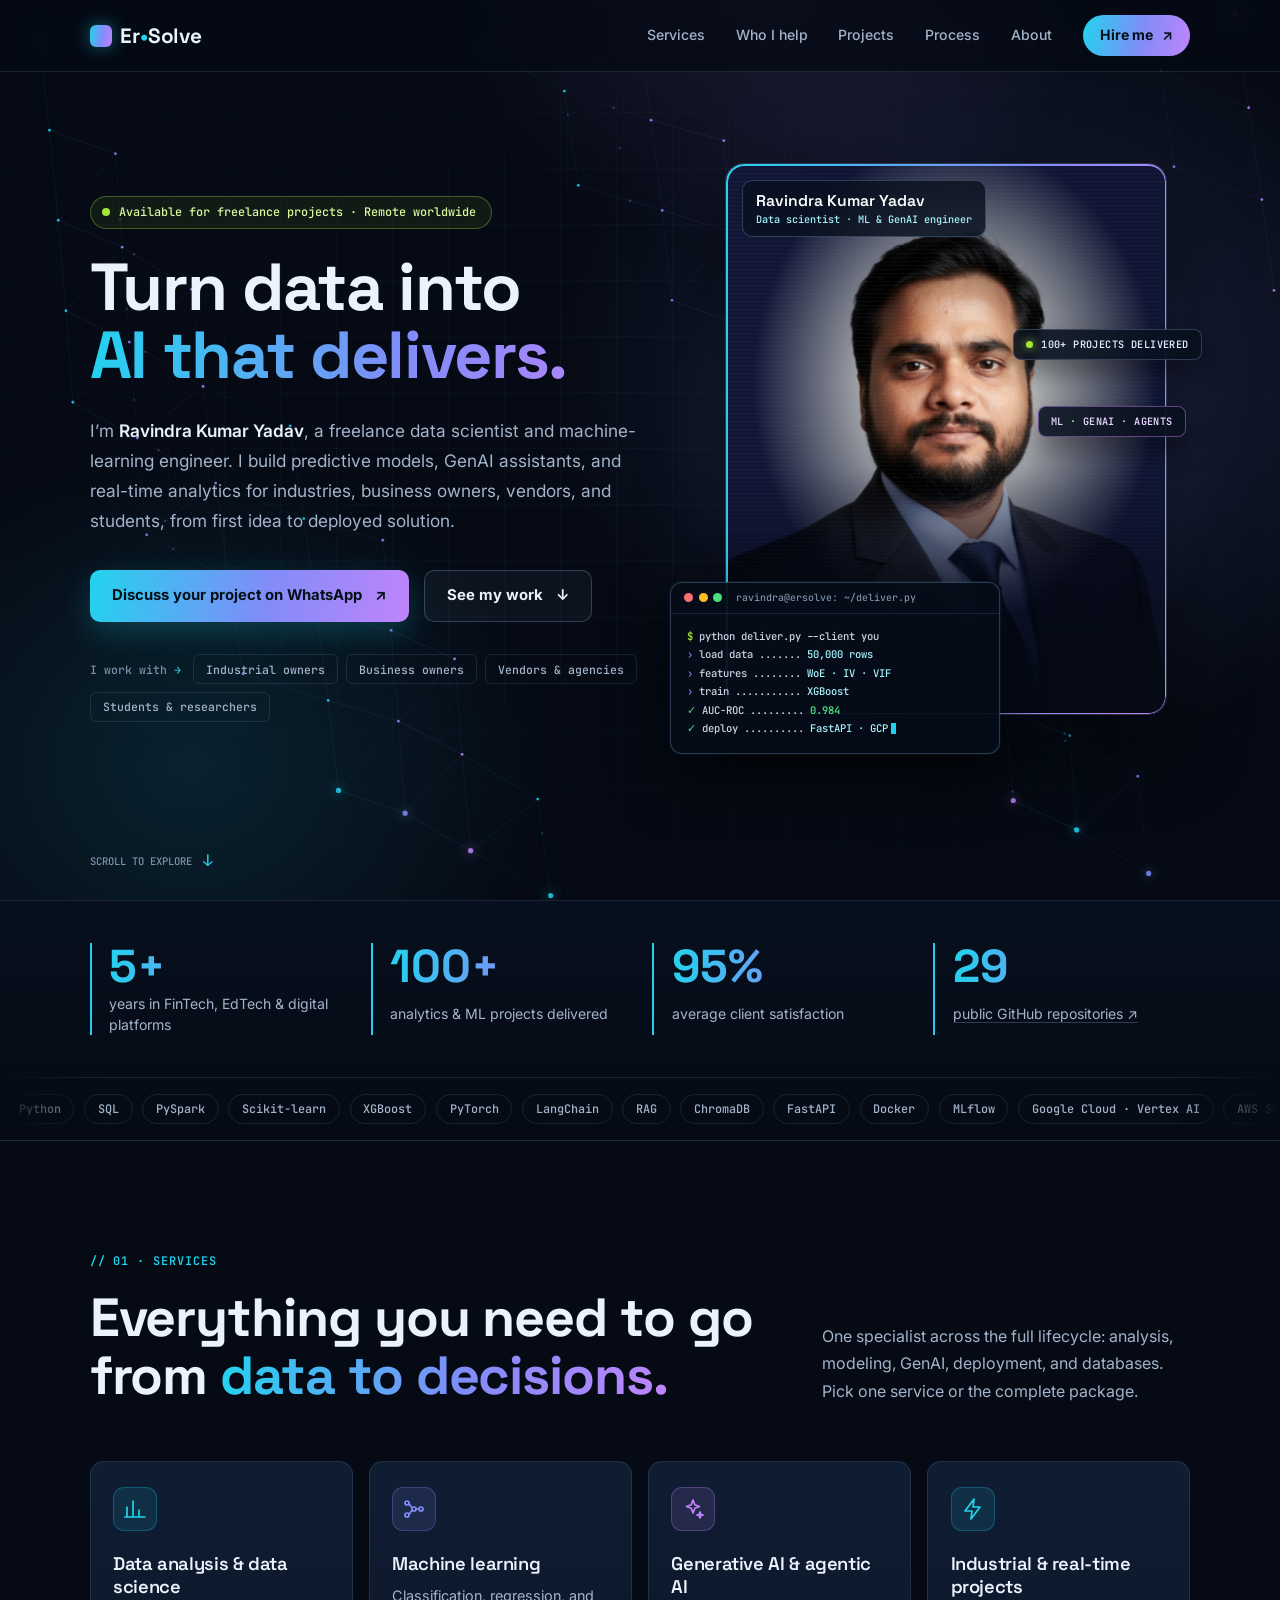
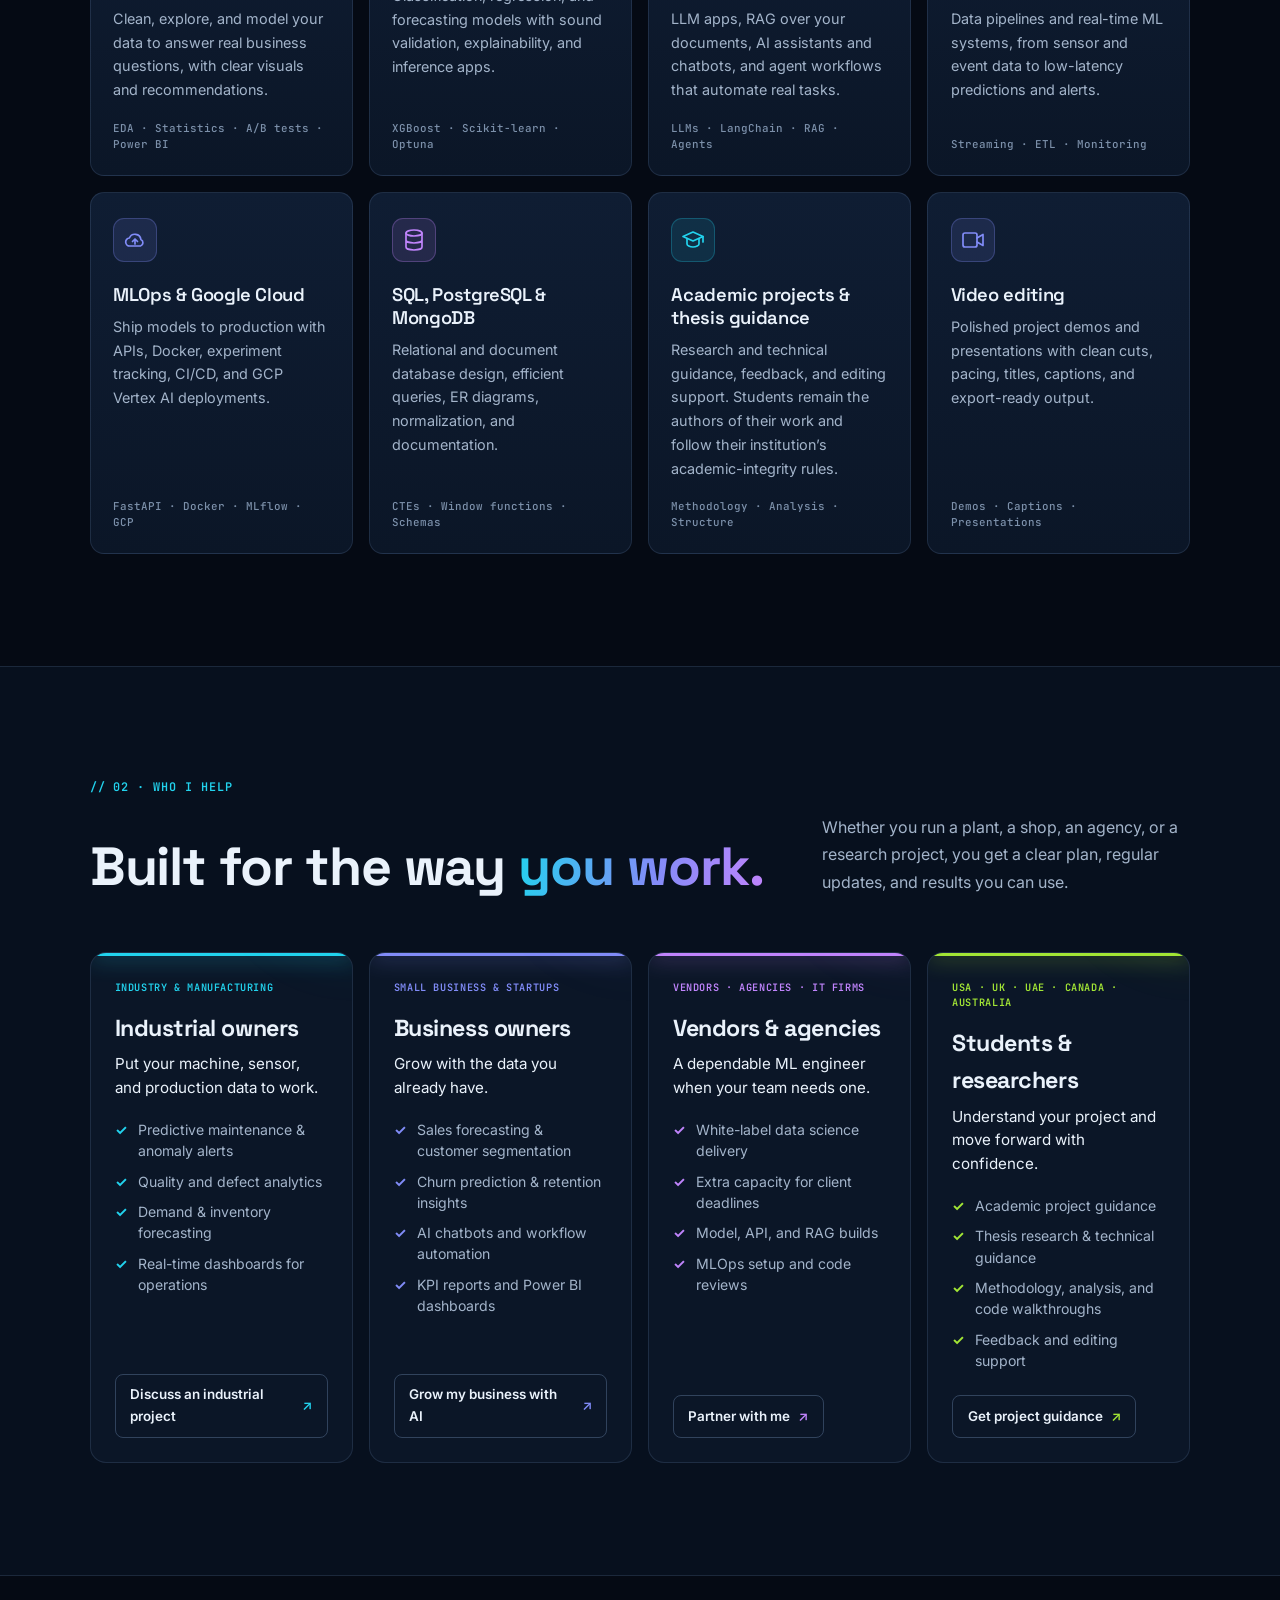
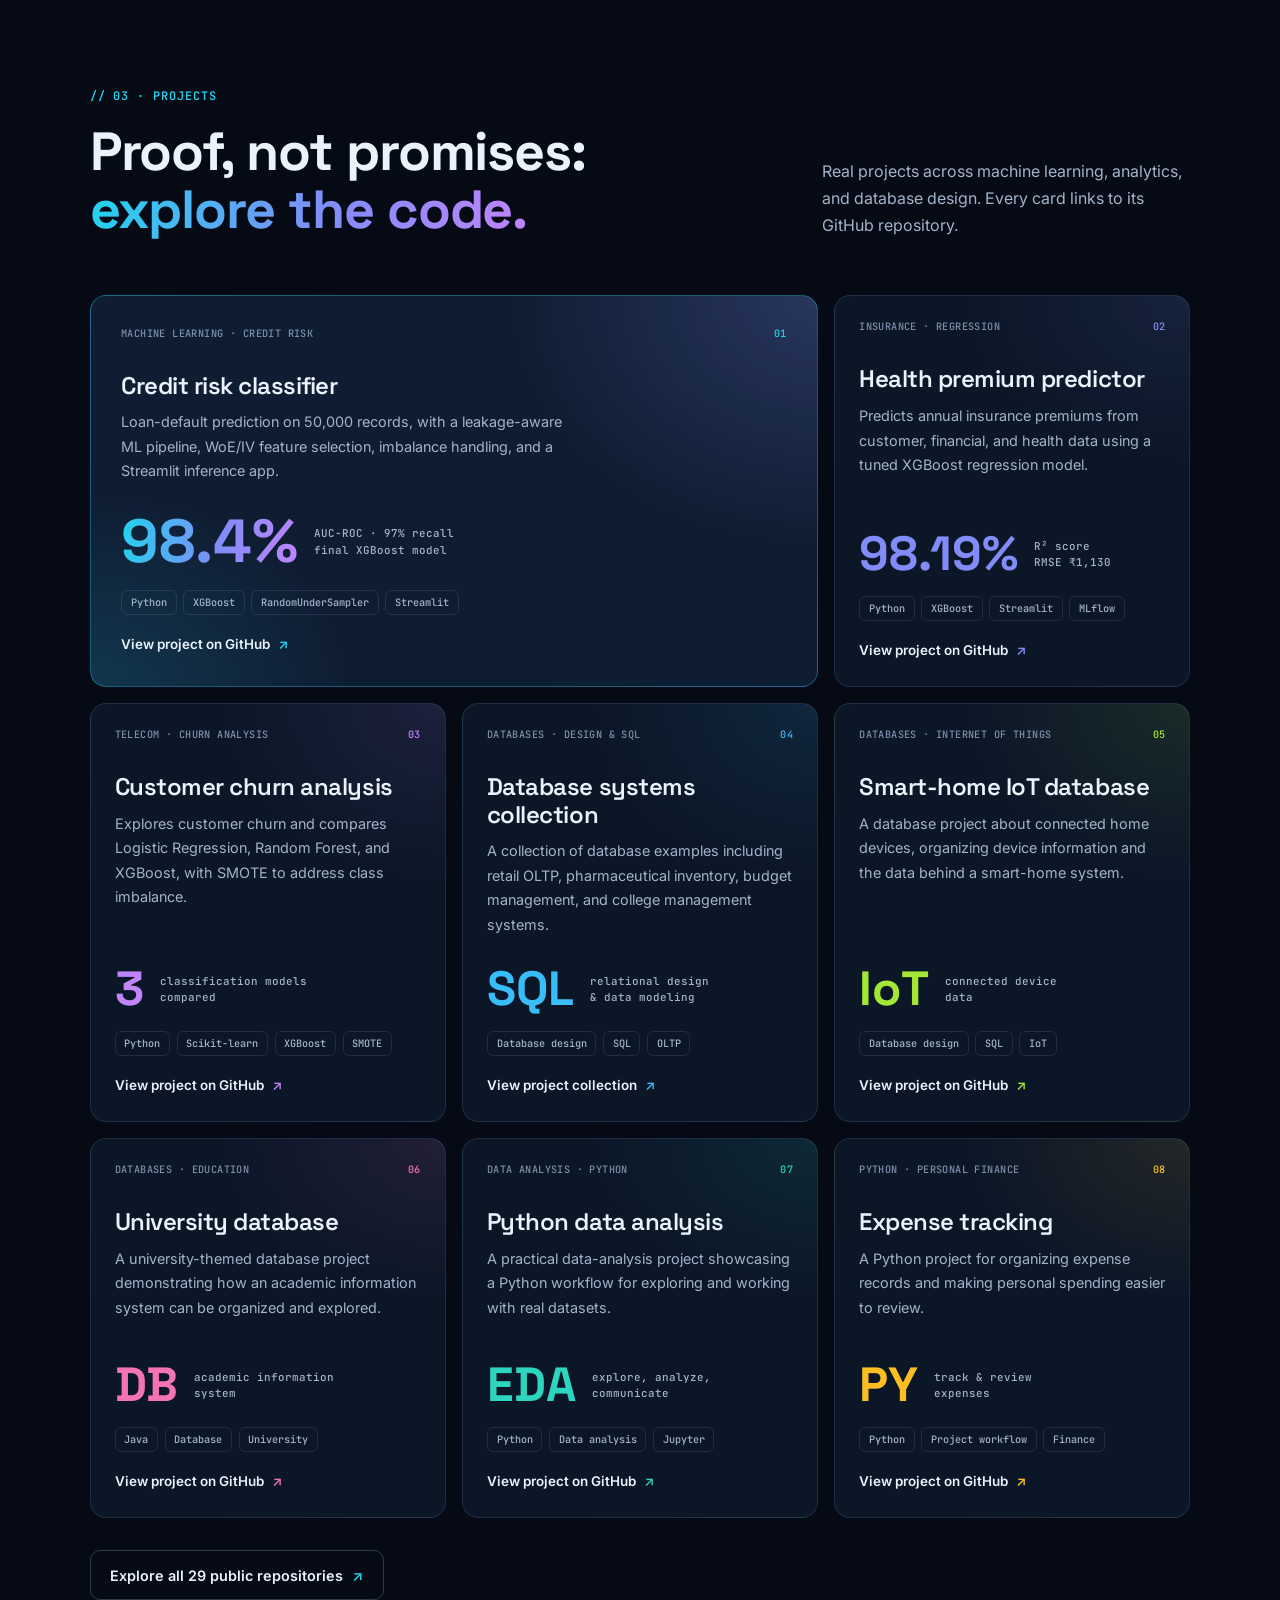
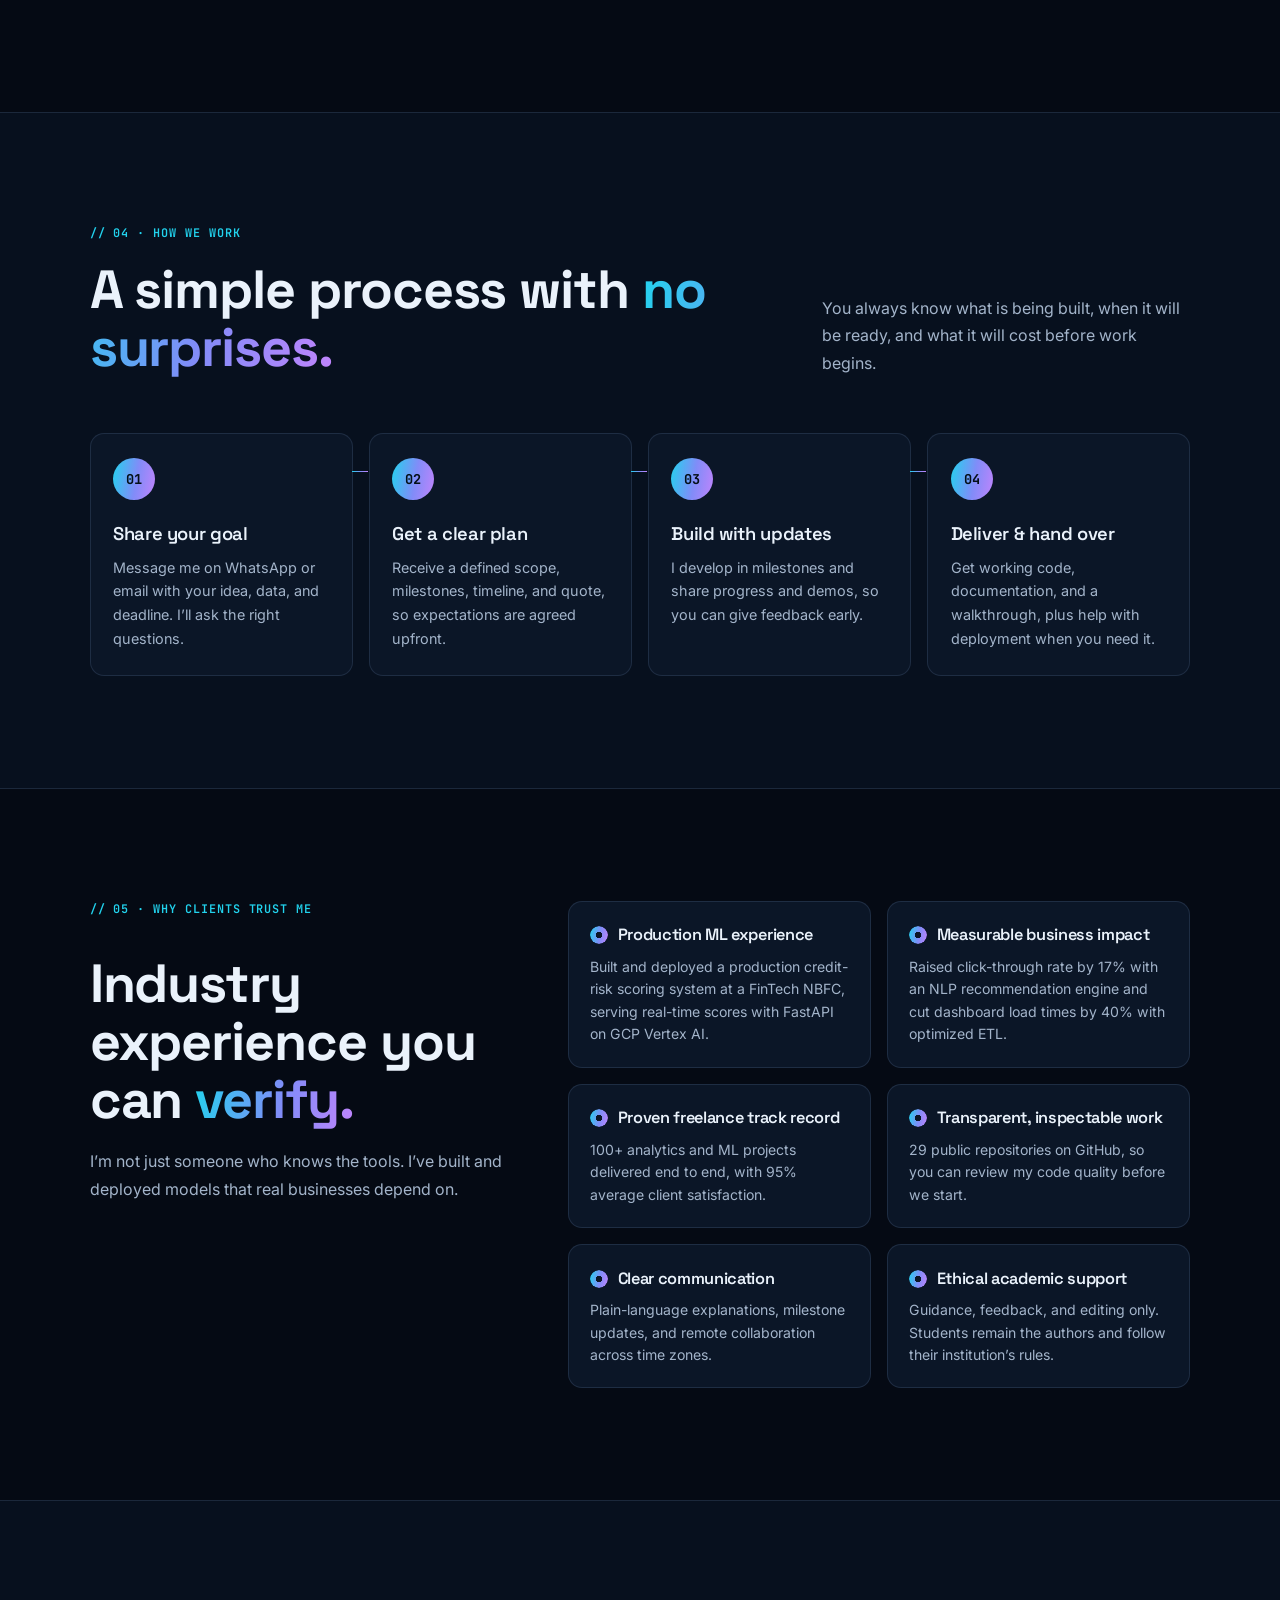
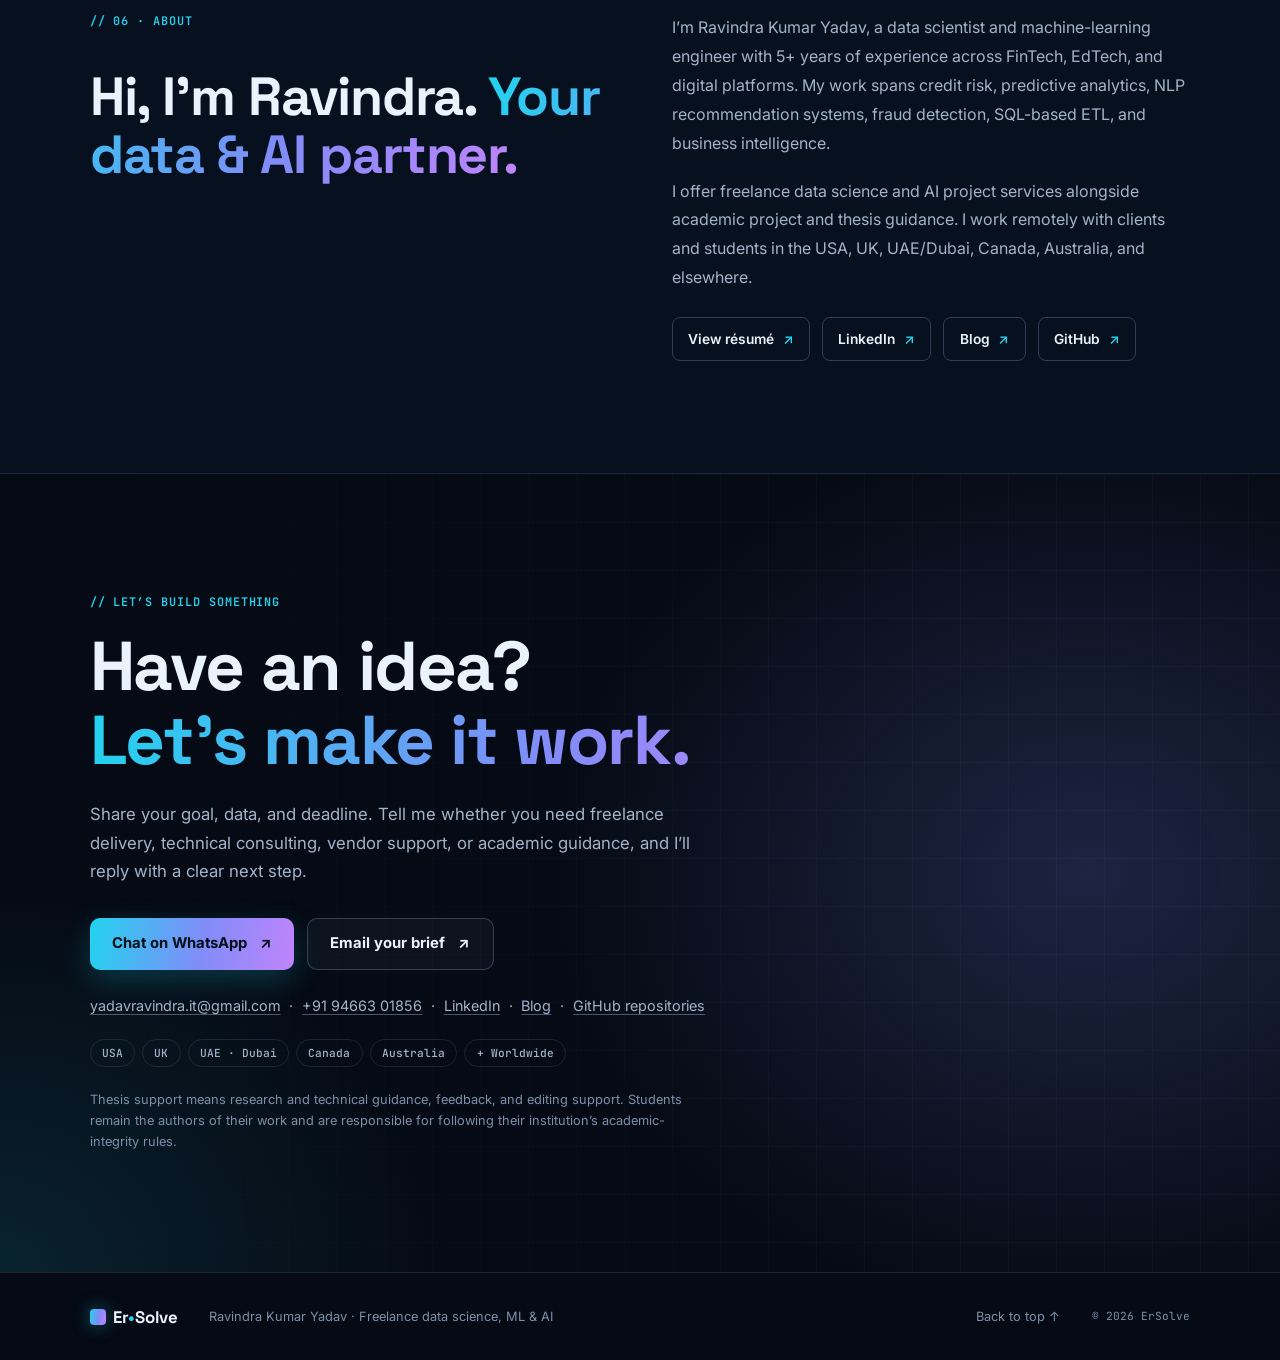
==== commit 1f892645: "Integrate Google Analytics tracking script Added Google Analytics tracking code to the HTML." ====
--- a/index.html
+++ b/index.html
@@ -1,6 +1,15 @@
 <!doctype html>
 <html lang="en">
 <head>
+    <!-- Google tag (gtag.js) -->
+    <script async src="https://www.googletagmanager.com/gtag/js?id=G-EXD8JY7B21"></script>
+    <script>
+      window.dataLayer = window.dataLayer || [];
+      function gtag(){dataLayer.push(arguments);}
+      gtag('js', new Date());
+    
+      gtag('config', 'G-EXD8JY7B21');
+    </script>
     <meta charset="UTF-8">
     <meta name="viewport" content="width=device-width, initial-scale=1">
     <meta name="theme-color" content="#050a14">
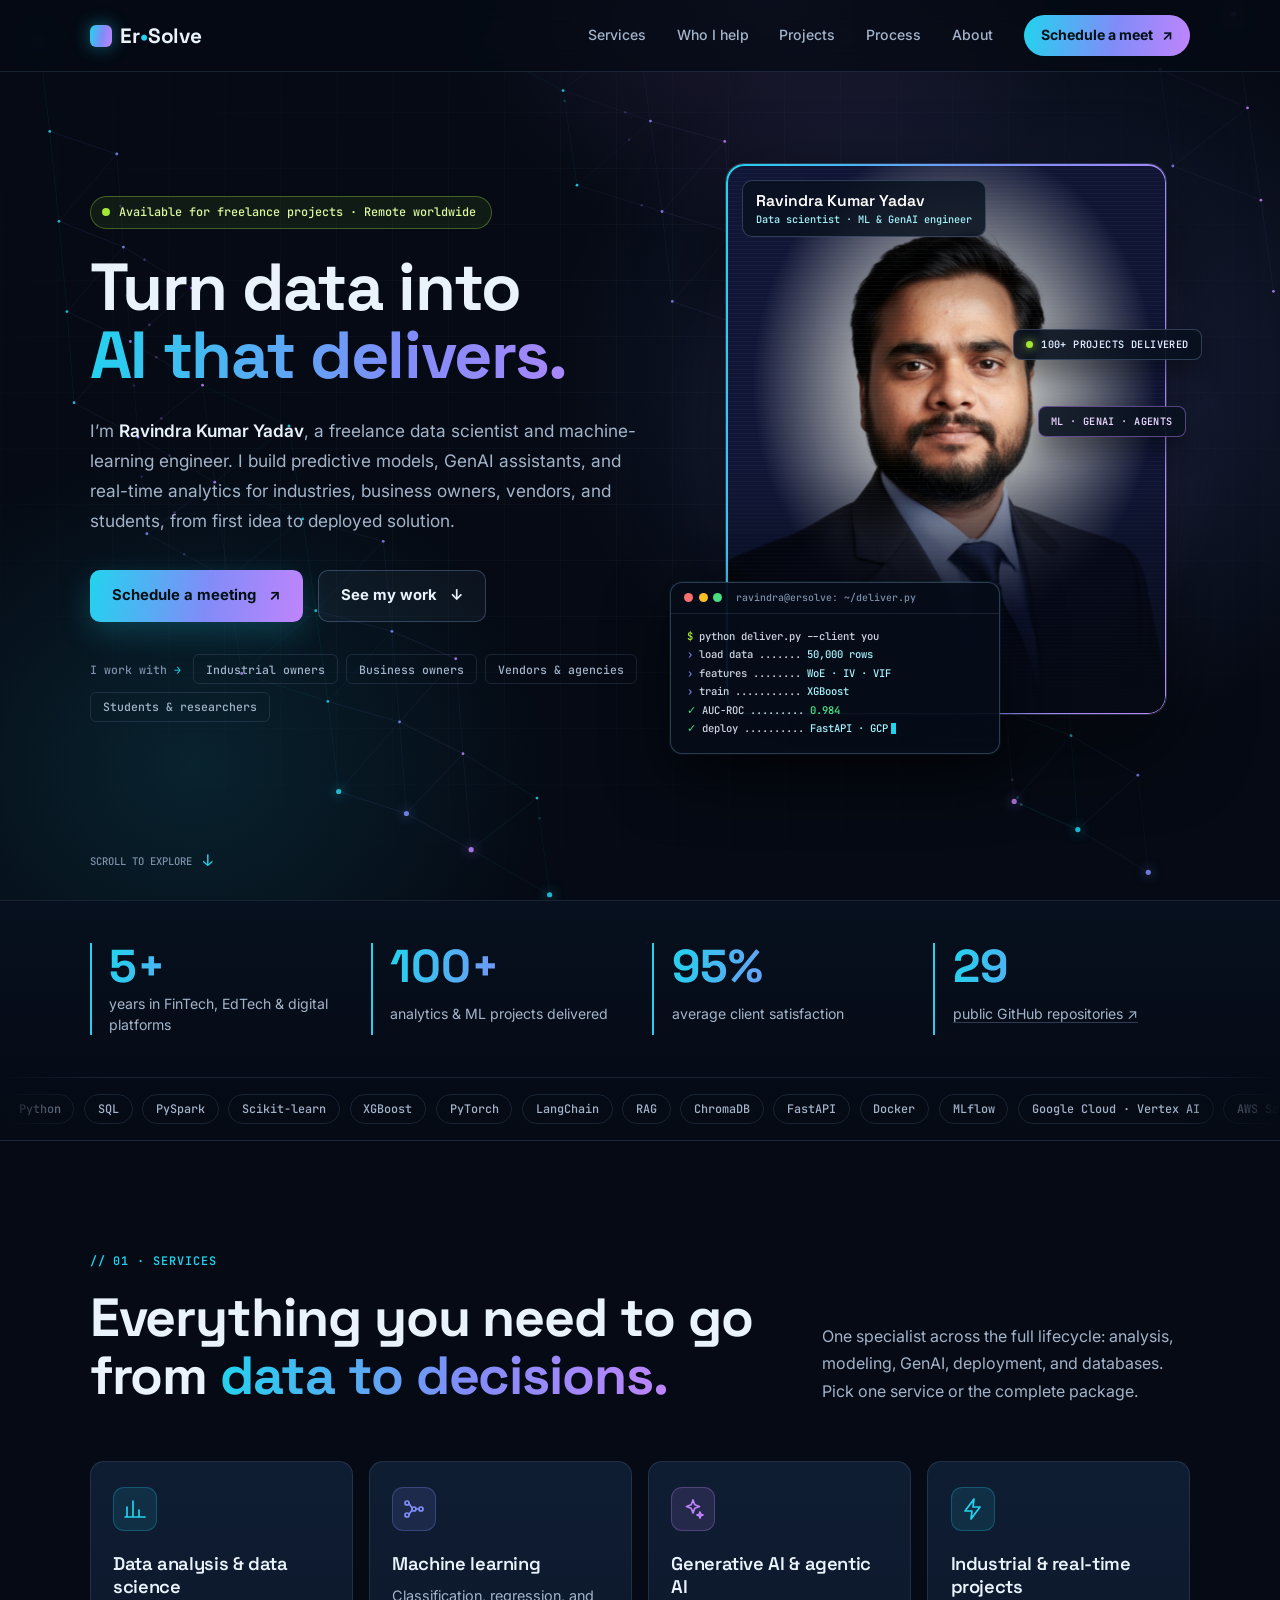
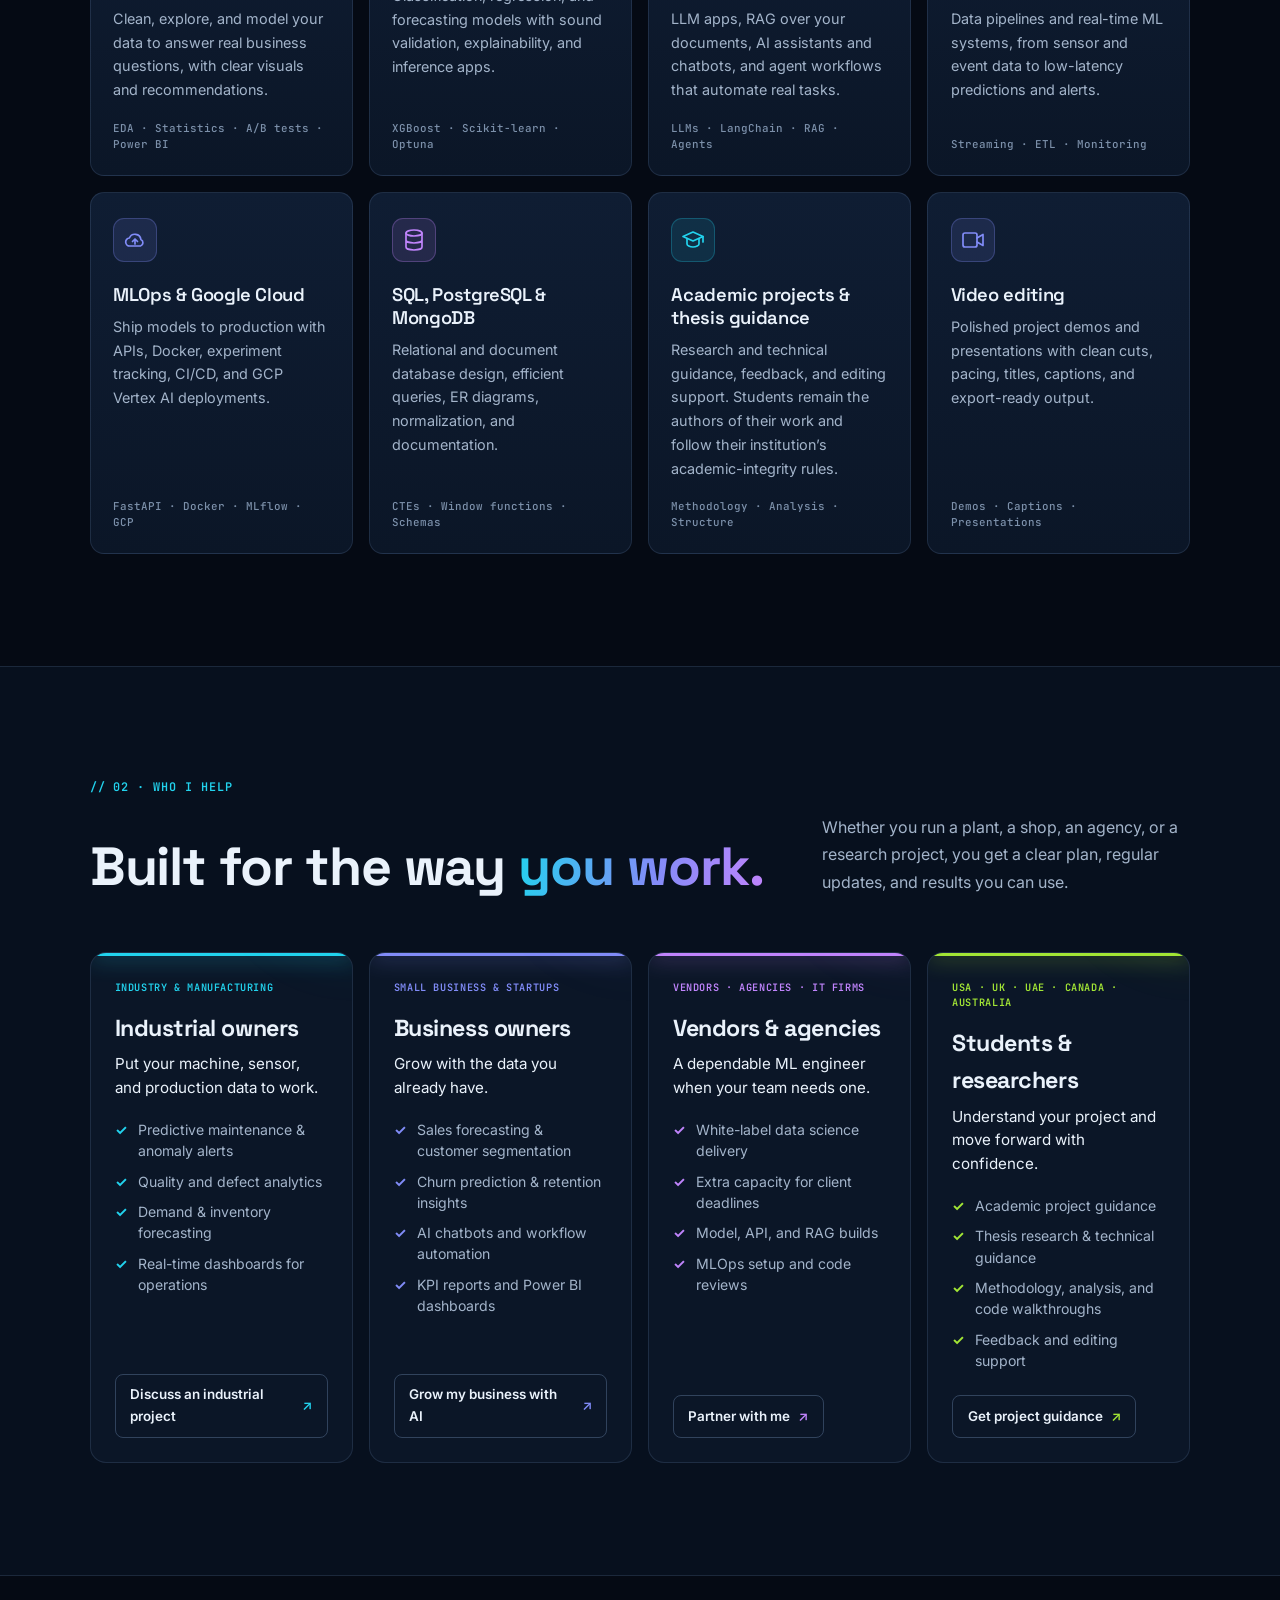
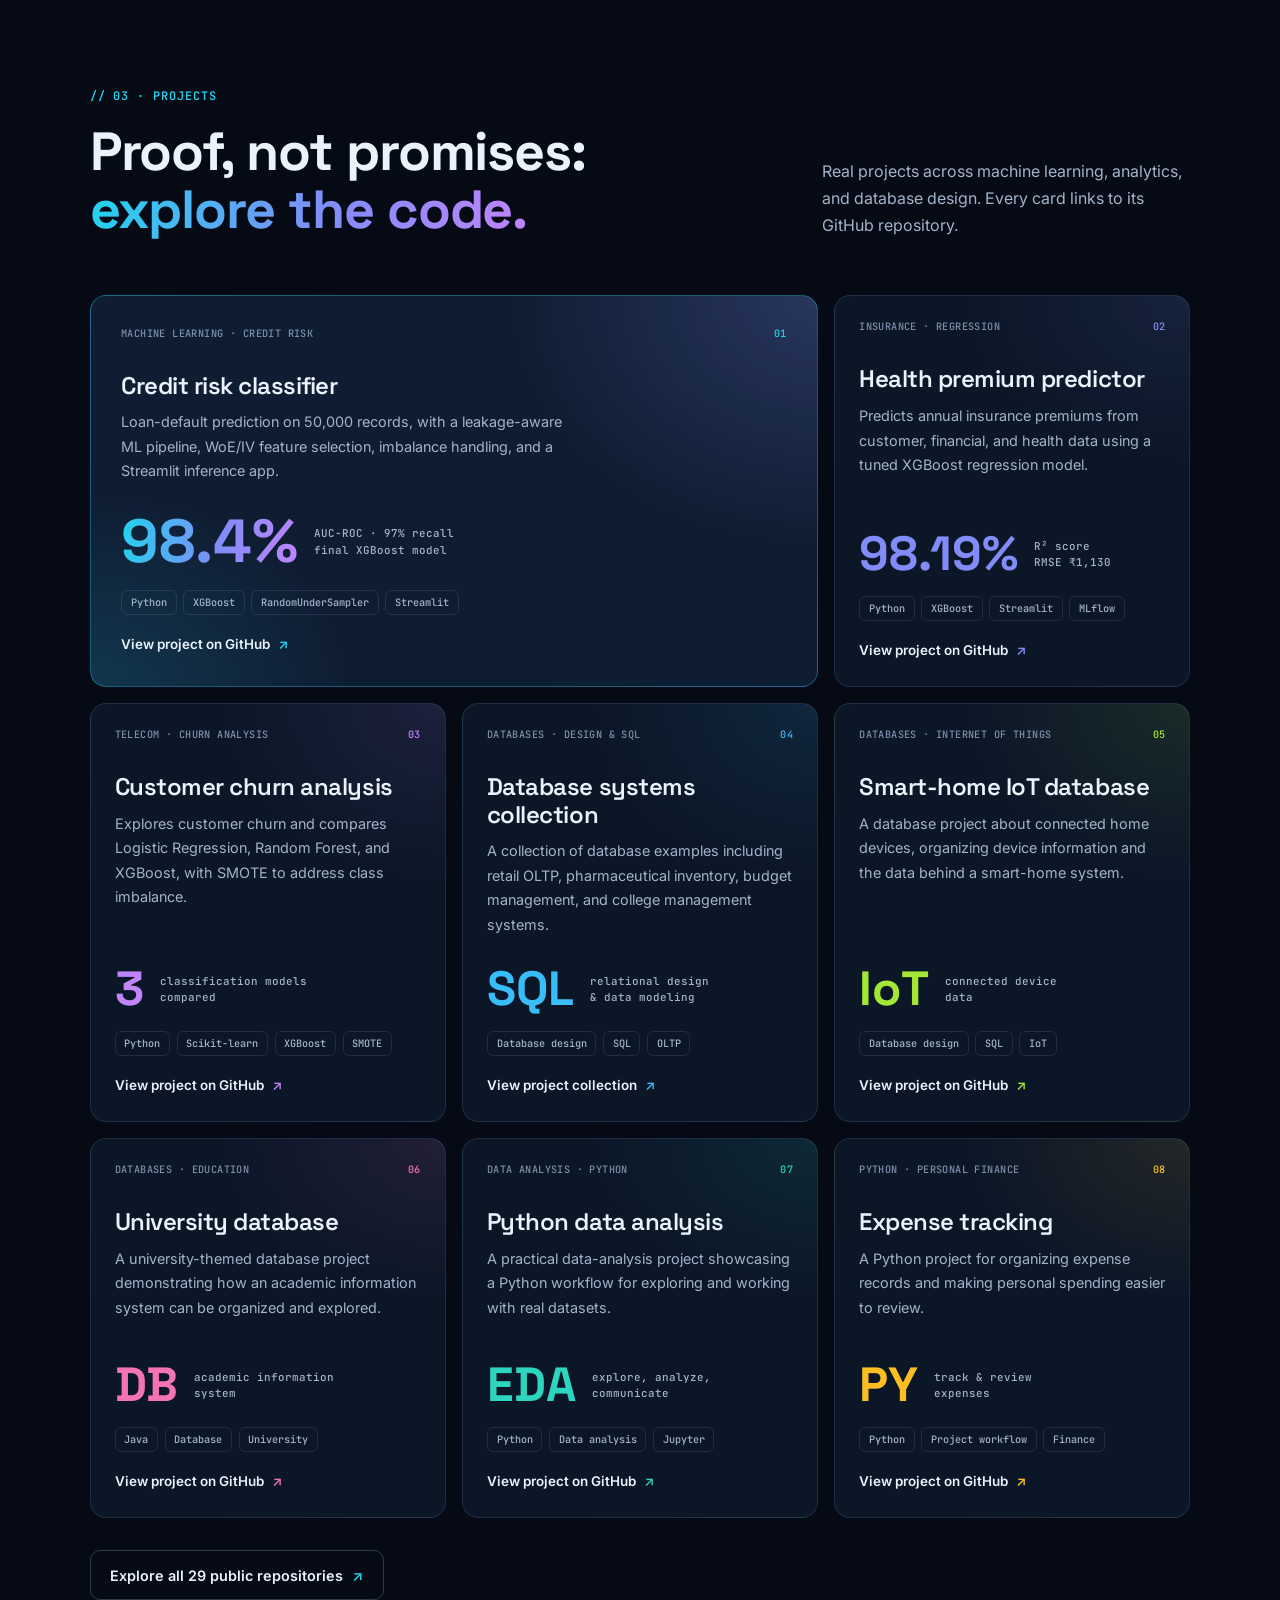
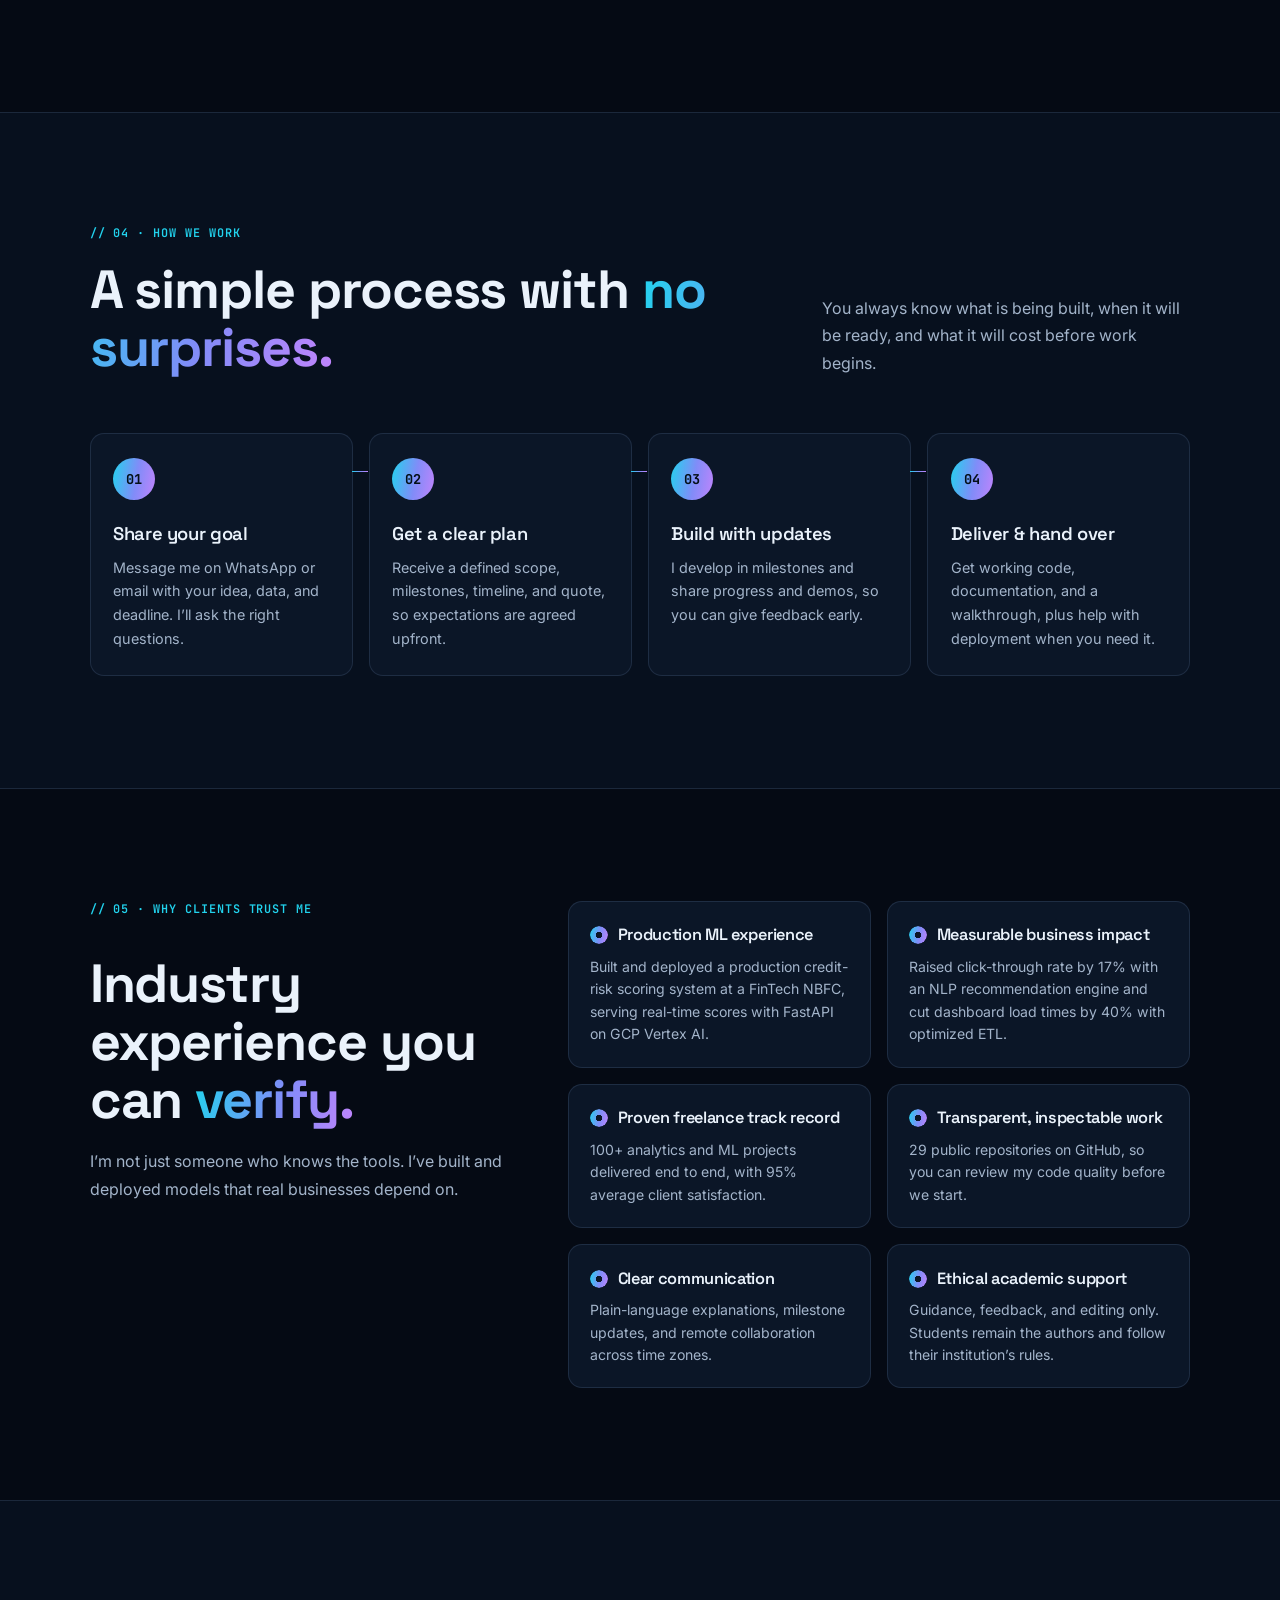
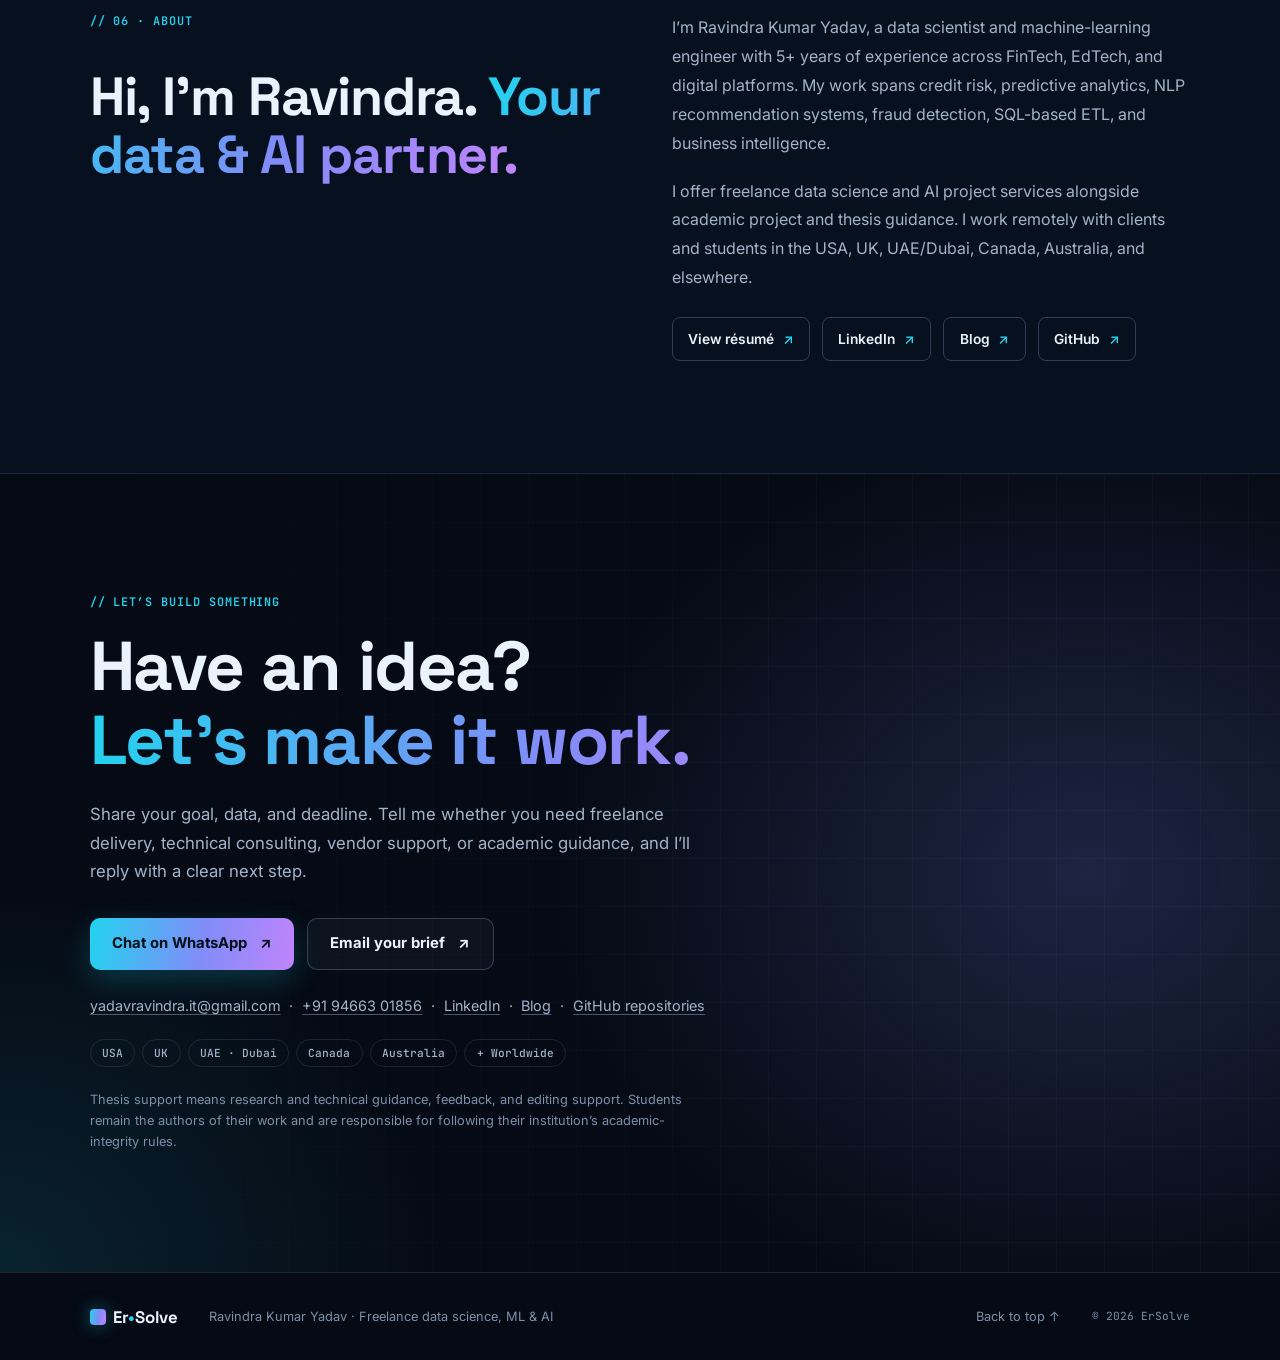
==== commit bb57254f: "Add files via upload updated" ====
--- a/index.html
+++ b/index.html
@@ -1,169 +1,180 @@
-<!doctype html>
-<html lang="en">
-<head>
-    <!-- Google tag (gtag.js) -->
-    <script async src="https://www.googletagmanager.com/gtag/js?id=G-EXD8JY7B21"></script>
-    <script>
-      window.dataLayer = window.dataLayer || [];
-      function gtag(){dataLayer.push(arguments);}
-      gtag('js', new Date());
-    
-      gtag('config', 'G-EXD8JY7B21');
-    </script>
-    <meta charset="UTF-8">
-    <meta name="viewport" content="width=device-width, initial-scale=1">
-    <meta name="theme-color" content="#050a14">
-    <meta name="description" content="Ersolve by Ravindra Kumar Yadav: hire a freelance data scientist for ML, GenAI, agentic AI, MLOps and SQL projects. 100+ projects delivered, remote worldwide." />
-    <link rel="canonical" href="https://www.ersolve.com/">
-    <link rel="preconnect" href="https://fonts.googleapis.com">
-    <link rel="preconnect" href="https://fonts.gstatic.com" crossorigin>
-    <link href="https://fonts.googleapis.com/css2?family=Inter:wght@400;500;600;700&family=JetBrains+Mono:wght@400;500;600&family=Space+Grotesk:wght@500;600;700&display=swap" rel="stylesheet">
-    <link rel="stylesheet" href="assets/css/styles.css?v=2">
-    <title>Ersolve | Freelance Data Scientist & ML Engineer – Ravindra Kumar Yadav</title>
-</head>
-<body>
-    <a class="skip-link" href="#main">Skip to content</a>
-    <header class="site-header">
-        <a class="wordmark" href="#home" aria-label="ErSolve home"><span class="wordmark-mark" aria-hidden="true"></span>Er<span class="wordmark-dot">•</span>Solve</a>
-        <button class="menu-toggle" type="button" aria-label="Open navigation" aria-expanded="false" aria-controls="site-navigation"><span></span><span></span></button>
-        <nav class="site-nav" id="site-navigation" aria-label="Main navigation">
-            <a href="#services">Services</a><a href="#clients">Who I help</a><a href="#work">Projects</a><a href="#process">Process</a><a href="#about">About</a>
-            <a class="nav-contact" href="#contact">Hire me <span aria-hidden="true">↗</span></a>
-        </nav>
-    </header>
-
-    <main id="main">
-        <section class="hero" id="home" aria-labelledby="hero-title">
-            <canvas class="hero-canvas" aria-hidden="true"></canvas><div class="hero-wash" aria-hidden="true"></div><div class="hero-grid" aria-hidden="true"></div>
-            <div class="hero-content">
-                <p class="availability"><span class="status-dot" aria-hidden="true"></span>Available for freelance projects · Remote worldwide</p>
-                <h1 id="hero-title">Turn data into <span class="gradient-text">AI that delivers.</span></h1>
-                <p class="hero-copy">I’m <strong>Ravindra Kumar Yadav</strong>, a freelance data scientist and machine-learning engineer. I build predictive models, GenAI assistants, and real-time analytics for industries, business owners, vendors, and students, from first idea to deployed solution.</p>
-                <div class="hero-actions">
-                    <a class="button button-primary" href="https://wa.me/919466301856?text=Hi%20Ravindra%2C%20I%27d%20like%20to%20discuss%20a%20data%20science%20%2F%20AI%20project." target="_blank" rel="noreferrer">Discuss your project on WhatsApp <span aria-hidden="true">↗</span></a>
-                    <a class="button button-ghost" href="#work">See my work <span aria-hidden="true">↓</span></a>
-                </div>
-                <ul class="hero-audiences" aria-label="Who I work with">
-                    <li class="hero-audiences-label">I work with</li><li><a href="#clients">Industrial owners</a></li><li><a href="#clients">Business owners</a></li><li><a href="#clients">Vendors &amp; agencies</a></li><li><a href="#clients">Students &amp; researchers</a></li>
-                </ul>
-            </div>
-            <figure class="hero-visual">
-                <div class="portrait-frame">
-                    <img class="hero-portrait" src="assets/img/ravindra.png" width="1302" height="775" alt="Portrait of Ravindra Kumar Yadav" fetchpriority="high">
-                    <span class="portrait-tint" aria-hidden="true"></span>
-                    <figcaption class="portrait-caption"><strong>Ravindra Kumar Yadav</strong><span>Data scientist · ML &amp; GenAI engineer</span></figcaption>
-                </div>
-                <span class="hud-chip hud-chip--top" aria-hidden="true"><i></i>100+ PROJECTS DELIVERED</span>
-                <span class="hud-chip hud-chip--side" aria-hidden="true">ML · GENAI · AGENTS</span>
-                <div class="terminal" aria-hidden="true">
-                    <div class="terminal-bar"><i></i><i></i><i></i><span>ravindra@ersolve: ~/deliver.py</span></div>
-<pre><span class="t-prompt">$</span> python deliver.py --client you
-<span class="t-step">›</span> load data ....... <span class="t-val">50,000 rows</span>
-<span class="t-step">›</span> features ........ <span class="t-val">WoE · IV · VIF</span>
-<span class="t-step">›</span> train ........... <span class="t-val">XGBoost</span>
-<span class="t-ok">✓</span> AUC-ROC ......... <span class="t-good">0.984</span>
-<span class="t-ok">✓</span> deploy .......... <span class="t-val">FastAPI · GCP</span><span class="t-cursor"></span></pre>
-                </div>
-            </figure>
-            <a class="scroll-cue" href="#proof"><span>SCROLL TO EXPLORE</span><span aria-hidden="true">↓</span></a>
-        </section>
-
-        <section class="proof" id="proof" aria-label="Track record">
-            <ul class="stat-list">
-                <li><strong>5+</strong><span>years in FinTech, EdTech &amp; digital platforms</span></li>
-                <li><strong>100+</strong><span>analytics &amp; ML projects delivered</span></li>
-                <li><strong>95%</strong><span>average client satisfaction</span></li>
-                <li><strong>29</strong><span><a href="https://github.com/ravindrakumaryadav?tab=repositories" target="_blank" rel="noreferrer">public GitHub repositories ↗</a></span></li>
-            </ul>
-            <div class="tech-marquee" aria-label="Tools and technologies">
-                <ul class="marquee-track"><li>Python</li><li>SQL</li><li>PySpark</li><li>Scikit-learn</li><li>XGBoost</li><li>PyTorch</li><li>LangChain</li><li>RAG</li><li>ChromaDB</li><li>FastAPI</li><li>Docker</li><li>MLflow</li><li>Google Cloud · Vertex AI</li><li>AWS SageMaker</li><li>PostgreSQL</li><li>MongoDB</li><li>Power BI</li><li>Streamlit</li></ul>
-                <ul class="marquee-track" aria-hidden="true"><li>Python</li><li>SQL</li><li>PySpark</li><li>Scikit-learn</li><li>XGBoost</li><li>PyTorch</li><li>LangChain</li><li>RAG</li><li>ChromaDB</li><li>FastAPI</li><li>Docker</li><li>MLflow</li><li>Google Cloud · Vertex AI</li><li>AWS SageMaker</li><li>PostgreSQL</li><li>MongoDB</li><li>Power BI</li><li>Streamlit</li></ul>
-            </div>
-        </section>
-
-        <section class="section" id="services" aria-labelledby="services-title">
-            <div class="section-head"><p class="eyebrow">// 01 · SERVICES</p><h2 id="services-title">Everything you need to go from <span class="gradient-text">data to decisions.</span></h2><p class="section-intro">One specialist across the full lifecycle: analysis, modeling, GenAI, deployment, and databases. Pick one service or the complete package.</p></div>
-            <div class="service-grid">
-                <article class="service-card"><svg class="service-icon" viewBox="0 0 24 24" aria-hidden="true"><path d="M4 20V10M10 20V4M16 20v-7M22 20H2"/></svg><h3>Data analysis &amp; data science</h3><p>Clean, explore, and model your data to answer real business questions, with clear visuals and recommendations.</p><p class="service-tags">EDA · Statistics · A/B tests · Power BI</p></article>
-                <article class="service-card"><svg class="service-icon" viewBox="0 0 24 24" aria-hidden="true"><circle cx="5" cy="6" r="2"/><circle cx="5" cy="18" r="2"/><circle cx="19" cy="12" r="2"/><circle cx="12" cy="12" r="2"/><path d="M7 6.8 10.2 11M7 17.2 10.2 13M14 12h3"/></svg><h3>Machine learning</h3><p>Classification, regression, and forecasting models with sound validation, explainability, and inference apps.</p><p class="service-tags">XGBoost · Scikit-learn · Optuna</p></article>
-                <article class="service-card"><svg class="service-icon" viewBox="0 0 24 24" aria-hidden="true"><path d="M12 3l1.8 4.7L18.5 9.5l-4.7 1.8L12 16l-1.8-4.7L5.5 9.5l4.7-1.8zM19 15l.8 2.2L22 18l-2.2.8L19 21l-.8-2.2L16 18l2.2-.8z"/></svg><h3>Generative AI &amp; agentic AI</h3><p>LLM apps, RAG over your documents, AI assistants and chatbots, and agent workflows that automate real tasks.</p><p class="service-tags">LLMs · LangChain · RAG · Agents</p></article>
-                <article class="service-card"><svg class="service-icon" viewBox="0 0 24 24" aria-hidden="true"><path d="M13 2 4 14h7l-1 8 9-12h-7z"/></svg><h3>Industrial &amp; real-time projects</h3><p>Data pipelines and real-time ML systems, from sensor and event data to low-latency predictions and alerts.</p><p class="service-tags">Streaming · ETL · Monitoring</p></article>
-                <article class="service-card"><svg class="service-icon" viewBox="0 0 24 24" aria-hidden="true"><path d="M7 18a4 4 0 0 1-.6-8 6 6 0 0 1 11.5 1.5A3.5 3.5 0 0 1 17.5 18z"/><path d="M12 11v5M9.5 13.5 12 11l2.5 2.5"/></svg><h3>MLOps &amp; Google Cloud</h3><p>Ship models to production with APIs, Docker, experiment tracking, CI/CD, and GCP Vertex AI deployments.</p><p class="service-tags">FastAPI · Docker · MLflow · GCP</p></article>
-                <article class="service-card"><svg class="service-icon" viewBox="0 0 24 24" aria-hidden="true"><ellipse cx="12" cy="5" rx="8" ry="3"/><path d="M4 5v14c0 1.7 3.6 3 8 3s8-1.3 8-3V5M4 12c0 1.7 3.6 3 8 3s8-1.3 8-3"/></svg><h3>SQL, PostgreSQL &amp; MongoDB</h3><p>Relational and document database design, efficient queries, ER diagrams, normalization, and documentation.</p><p class="service-tags">CTEs · Window functions · Schemas</p></article>
-                <article class="service-card"><svg class="service-icon" viewBox="0 0 24 24" aria-hidden="true"><path d="M2 8.5 12 4l10 4.5-10 4.5z"/><path d="M6 10.5V16c0 1.5 2.7 3 6 3s6-1.5 6-3v-5.5M22 8.5V14"/></svg><h3>Academic projects &amp; thesis guidance</h3><p>Research and technical guidance, feedback, and editing support. Students remain the authors of their work and follow their institution’s academic-integrity rules.</p><p class="service-tags">Methodology · Analysis · Structure</p></article>
-                <article class="service-card"><svg class="service-icon" viewBox="0 0 24 24" aria-hidden="true"><rect x="2" y="5" width="14" height="14" rx="2"/><path d="m16 10 6-3.5v11L16 14"/></svg><h3>Video editing</h3><p>Polished project demos and presentations with clean cuts, pacing, titles, captions, and export-ready output.</p><p class="service-tags">Demos · Captions · Presentations</p></article>
-            </div>
-        </section>
-
-        <section class="section section-alt" id="clients" aria-labelledby="clients-title">
-            <div class="section-head"><p class="eyebrow">// 02 · WHO I HELP</p><h2 id="clients-title">Built for the way <span class="gradient-text">you work.</span></h2><p class="section-intro">Whether you run a plant, a shop, an agency, or a research project, you get a clear plan, regular updates, and results you can use.</p></div>
-            <div class="audience-grid">
-                <article class="audience-card" style="--accent: #22d3ee"><p class="audience-label">INDUSTRY &amp; MANUFACTURING</p><h3>Industrial owners</h3><p class="audience-pitch">Put your machine, sensor, and production data to work.</p><ul><li>Predictive maintenance &amp; anomaly alerts</li><li>Quality and defect analytics</li><li>Demand &amp; inventory forecasting</li><li>Real-time dashboards for operations</li></ul><a class="audience-cta" href="https://wa.me/919466301856?text=Hi%20Ravindra%2C%20I%20run%20an%20industrial%20business%20and%20want%20to%20discuss%20a%20data%20%2F%20AI%20project." target="_blank" rel="noreferrer">Discuss an industrial project <span aria-hidden="true">↗</span></a></article>
-                <article class="audience-card" style="--accent: #818cf8"><p class="audience-label">SMALL BUSINESS &amp; STARTUPS</p><h3>Business owners</h3><p class="audience-pitch">Grow with the data you already have.</p><ul><li>Sales forecasting &amp; customer segmentation</li><li>Churn prediction &amp; retention insights</li><li>AI chatbots and workflow automation</li><li>KPI reports and Power BI dashboards</li></ul><a class="audience-cta" href="https://wa.me/919466301856?text=Hi%20Ravindra%2C%20I%20own%20a%20business%20and%20want%20to%20use%20data%20%2F%20AI%20to%20grow." target="_blank" rel="noreferrer">Grow my business with AI <span aria-hidden="true">↗</span></a></article>
-                <article class="audience-card" style="--accent: #c084fc"><p class="audience-label">VENDORS · AGENCIES · IT FIRMS</p><h3>Vendors &amp; agencies</h3><p class="audience-pitch">A dependable ML engineer when your team needs one.</p><ul><li>White-label data science delivery</li><li>Extra capacity for client deadlines</li><li>Model, API, and RAG builds</li><li>MLOps setup and code reviews</li></ul><a class="audience-cta" href="https://wa.me/919466301856?text=Hi%20Ravindra%2C%20I%27m%20a%20vendor%20%2F%20agency%20looking%20for%20data%20science%20%2F%20AI%20support." target="_blank" rel="noreferrer">Partner with me <span aria-hidden="true">↗</span></a></article>
-                <article class="audience-card" style="--accent: #a3e635"><p class="audience-label">USA · UK · UAE · CANADA · AUSTRALIA</p><h3>Students &amp; researchers</h3><p class="audience-pitch">Understand your project and move forward with confidence.</p><ul><li>Academic project guidance</li><li>Thesis research &amp; technical guidance</li><li>Methodology, analysis, and code walkthroughs</li><li>Feedback and editing support</li></ul><a class="audience-cta" href="https://wa.me/919466301856?text=Hi%20Ravindra%2C%20I%27m%20a%20student%20and%20would%20like%20guidance%20on%20my%20project%20%2F%20thesis." target="_blank" rel="noreferrer">Get project guidance <span aria-hidden="true">↗</span></a></article>
-            </div>
-        </section>
-
-        <section class="section" id="work" aria-labelledby="work-title">
-            <div class="section-head"><p class="eyebrow">// 03 · PROJECTS</p><h2 id="work-title">Proof, not promises: <span class="gradient-text">explore the code.</span></h2><p class="section-intro">Real projects across machine learning, analytics, and database design. Every card links to its GitHub repository.</p></div>
-            <div class="project-grid">
-                <article class="project-card project-card--featured"><div class="project-topline"><span>MACHINE LEARNING · CREDIT RISK</span><span>01</span></div><h3>Credit risk classifier</h3><p>Loan-default prediction on 50,000 records, with a leakage-aware ML pipeline, WoE/IV feature selection, imbalance handling, and a Streamlit inference app.</p><div class="project-result"><strong>98.4%</strong><span>AUC-ROC · 97% recall<br>final XGBoost model</span></div><div class="project-stack"><span>Python</span><span>XGBoost</span><span>RandomUnderSampler</span><span>Streamlit</span></div><a class="project-link" href="https://github.com/ravindrakumaryadav/ML-Credit-Risk-Model" target="_blank" rel="noreferrer">View project on GitHub <span aria-hidden="true">↗</span></a></article>
-                <article class="project-card"><div class="project-topline"><span>INSURANCE · REGRESSION</span><span>02</span></div><h3>Health premium predictor</h3><p>Predicts annual insurance premiums from customer, financial, and health data using a tuned XGBoost regression model.</p><div class="project-result"><strong>98.19%</strong><span>R² score<br>RMSE ₹1,130</span></div><div class="project-stack"><span>Python</span><span>XGBoost</span><span>Streamlit</span><span>MLflow</span></div><a class="project-link" href="https://github.com/ravindrakumaryadav/ML-Healthcare-Insurance-Premium-Prediction" target="_blank" rel="noreferrer">View project on GitHub <span aria-hidden="true">↗</span></a></article>
-                <article class="project-card"><div class="project-topline"><span>TELECOM · CHURN ANALYSIS</span><span>03</span></div><h3>Customer churn analysis</h3><p>Explores customer churn and compares Logistic Regression, Random Forest, and XGBoost, with SMOTE to address class imbalance.</p><div class="project-result"><strong>3</strong><span>classification models<br>compared</span></div><div class="project-stack"><span>Python</span><span>Scikit-learn</span><span>XGBoost</span><span>SMOTE</span></div><a class="project-link" href="https://github.com/ravindrakumaryadav/Telecom-Customer-Churn-Analysis" target="_blank" rel="noreferrer">View project on GitHub <span aria-hidden="true">↗</span></a></article>
-                <article class="project-card"><div class="project-topline"><span>DATABASES · DESIGN &amp; SQL</span><span>04</span></div><h3>Database systems collection</h3><p>A collection of database examples including retail OLTP, pharmaceutical inventory, budget management, and college management systems.</p><div class="project-result"><strong>SQL</strong><span>relational design<br>&amp; data modeling</span></div><div class="project-stack"><span>Database design</span><span>SQL</span><span>OLTP</span></div><a class="project-link" href="https://github.com/ravindrakumaryadav/database-projects" target="_blank" rel="noreferrer">View project collection <span aria-hidden="true">↗</span></a></article>
-                <article class="project-card"><div class="project-topline"><span>DATABASES · INTERNET OF THINGS</span><span>05</span></div><h3>Smart-home IoT database</h3><p>A database project about connected home devices, organizing device information and the data behind a smart-home system.</p><div class="project-result"><strong>IoT</strong><span>connected device<br>data</span></div><div class="project-stack"><span>Database design</span><span>SQL</span><span>IoT</span></div><a class="project-link" href="https://github.com/ravindrakumaryadav/Smart-Home-Database-IOT-Devices-" target="_blank" rel="noreferrer">View project on GitHub <span aria-hidden="true">↗</span></a></article>
-                <article class="project-card"><div class="project-topline"><span>DATABASES · EDUCATION</span><span>06</span></div><h3>University database</h3><p>A university-themed database project demonstrating how an academic information system can be organized and explored.</p><div class="project-result"><strong>DB</strong><span>academic information<br>system</span></div><div class="project-stack"><span>Java</span><span>Database</span><span>University</span></div><a class="project-link" href="https://github.com/ravindrakumaryadav/UniversityDatabase" target="_blank" rel="noreferrer">View project on GitHub <span aria-hidden="true">↗</span></a></article>
-                <article class="project-card"><div class="project-topline"><span>DATA ANALYSIS · PYTHON</span><span>07</span></div><h3>Python data analysis</h3><p>A practical data-analysis project showcasing a Python workflow for exploring and working with real datasets.</p><div class="project-result"><strong>EDA</strong><span>explore, analyze,<br>communicate</span></div><div class="project-stack"><span>Python</span><span>Data analysis</span><span>Jupyter</span></div><a class="project-link" href="https://github.com/ravindrakumaryadav/DataAnalysis" target="_blank" rel="noreferrer">View project on GitHub <span aria-hidden="true">↗</span></a></article>
-                <article class="project-card"><div class="project-topline"><span>PYTHON · PERSONAL FINANCE</span><span>08</span></div><h3>Expense tracking</h3><p>A Python project for organizing expense records and making personal spending easier to review.</p><div class="project-result"><strong>PY</strong><span>track &amp; review<br>expenses</span></div><div class="project-stack"><span>Python</span><span>Project workflow</span><span>Finance</span></div><a class="project-link" href="https://github.com/ravindrakumaryadav/project-expense-tracking" target="_blank" rel="noreferrer">View project on GitHub <span aria-hidden="true">↗</span></a></article>
-            </div>
-            <a class="all-projects-link" href="https://github.com/ravindrakumaryadav?tab=repositories" target="_blank" rel="noreferrer">Explore all 29 public repositories <span aria-hidden="true">↗</span></a>
-        </section>
-
-        <section class="section section-alt" id="process" aria-labelledby="process-title">
-            <div class="section-head"><p class="eyebrow">// 04 · HOW WE WORK</p><h2 id="process-title">A simple process with <span class="gradient-text">no surprises.</span></h2><p class="section-intro">You always know what is being built, when it will be ready, and what it will cost before work begins.</p></div>
-            <ol class="process-steps">
-                <li><span class="step-num">01</span><h3>Share your goal</h3><p>Message me on WhatsApp or email with your idea, data, and deadline. I’ll ask the right questions.</p></li>
-                <li><span class="step-num">02</span><h3>Get a clear plan</h3><p>Receive a defined scope, milestones, timeline, and quote, so expectations are agreed upfront.</p></li>
-                <li><span class="step-num">03</span><h3>Build with updates</h3><p>I develop in milestones and share progress and demos, so you can give feedback early.</p></li>
-                <li><span class="step-num">04</span><h3>Deliver &amp; hand over</h3><p>Get working code, documentation, and a walkthrough, plus help with deployment when you need it.</p></li>
-            </ol>
-        </section>
-
-        <section class="section" id="trust" aria-labelledby="trust-title">
-            <div class="trust-layout">
-                <div class="section-head section-head--stack"><p class="eyebrow">// 05 · WHY CLIENTS TRUST ME</p><h2 id="trust-title">Industry experience you can <span class="gradient-text">verify.</span></h2><p class="section-intro">I’m not just someone who knows the tools. I’ve built and deployed models that real businesses depend on.</p></div>
-                <ul class="trust-list">
-                    <li><h3>Production ML experience</h3><p>Built and deployed a production credit-risk scoring system at a FinTech NBFC, serving real-time scores with FastAPI on GCP Vertex AI.</p></li>
-                    <li><h3>Measurable business impact</h3><p>Raised click-through rate by 17% with an NLP recommendation engine and cut dashboard load times by 40% with optimized ETL.</p></li>
-                    <li><h3>Proven freelance track record</h3><p>100+ analytics and ML projects delivered end to end, with 95% average client satisfaction.</p></li>
-                    <li><h3>Transparent, inspectable work</h3><p>29 public repositories on GitHub, so you can review my code quality before we start.</p></li>
-                    <li><h3>Clear communication</h3><p>Plain-language explanations, milestone updates, and remote collaboration across time zones.</p></li>
-                    <li><h3>Ethical academic support</h3><p>Guidance, feedback, and editing only. Students remain the authors and follow their institution’s rules.</p></li>
-                </ul>
-            </div>
-        </section>
-
-        <section class="section section-alt" id="about" aria-labelledby="about-title">
-            <div class="about-layout">
-                <div class="section-head section-head--stack"><p class="eyebrow">// 06 · ABOUT</p><h2 id="about-title">Hi, I’m Ravindra. <span class="gradient-text">Your data &amp; AI partner.</span></h2></div>
-                <div class="about-copy"><p>I’m Ravindra Kumar Yadav, a data scientist and machine-learning engineer with 5+ years of experience across FinTech, EdTech, and digital platforms. My work spans credit risk, predictive analytics, NLP recommendation systems, fraud detection, SQL-based ETL, and business intelligence.</p><p>I offer freelance data science and AI project services alongside academic project and thesis guidance. I work remotely with clients and students in the USA, UK, UAE/Dubai, Canada, Australia, and elsewhere.</p><div class="about-links"><a class="text-link" href="Ravindra_Kumar_Yadav_Resume.pdf" target="_blank" rel="noreferrer">View résumé <span aria-hidden="true">↗</span></a><a class="text-link" href="https://www.linkedin.com/in/robinyadav9/" target="_blank" rel="noreferrer">LinkedIn <span aria-hidden="true">↗</span></a><a class="text-link" href="https://ravindraph.blogspot.com/" target="_blank" rel="noreferrer">Blog <span aria-hidden="true">↗</span></a><a class="text-link" href="https://github.com/ravindrakumaryadav" target="_blank" rel="noreferrer">GitHub <span aria-hidden="true">↗</span></a></div></div>
-            </div>
-        </section>
-
-        <section class="contact" id="contact" aria-labelledby="contact-title"><div class="contact-grid" aria-hidden="true"></div>
-            <div class="contact-content">
-                <p class="eyebrow">// LET’S BUILD SOMETHING</p><h2 id="contact-title">Have an idea? <span class="gradient-text">Let’s make it work.</span></h2>
-                <p class="contact-lead">Share your goal, data, and deadline. Tell me whether you need freelance delivery, technical consulting, vendor support, or academic guidance, and I’ll reply with a clear next step.</p>
-                <div class="contact-actions"><a class="button button-primary" href="https://wa.me/919466301856?text=Hi%20Ravindra%2C%20I%20have%20a%20project%20inquiry." target="_blank" rel="noreferrer">Chat on WhatsApp <span aria-hidden="true">↗</span></a><a class="button button-ghost" href="mailto:yadavravindra.it@gmail.com?subject=Project%20inquiry">Email your brief <span aria-hidden="true">↗</span></a></div>
-                <p class="contact-details"><a href="mailto:yadavravindra.it@gmail.com">yadavravindra.it@gmail.com</a><span aria-hidden="true">·</span><a href="tel:+919466301856">+91 94663 01856</a><span aria-hidden="true">·</span><a href="https://www.linkedin.com/in/robinyadav9/" target="_blank" rel="noreferrer">LinkedIn</a><span aria-hidden="true">·</span><a href="https://ravindraph.blogspot.com/" target="_blank" rel="noreferrer">Blog</a><span aria-hidden="true">·</span><a href="https://github.com/ravindrakumaryadav?tab=repositories" target="_blank" rel="noreferrer">GitHub repositories</a></p>
-                <ul class="region-list" aria-label="Remote service regions"><li>USA</li><li>UK</li><li>UAE · Dubai</li><li>Canada</li><li>Australia</li><li>+ Worldwide</li></ul>
-                <p class="contact-note">Thesis support means research and technical guidance, feedback, and editing support. Students remain the authors of their work and are responsible for following their institution’s academic-integrity rules.</p>
-            </div>
-        </section>
-    </main>
-
-    <footer class="site-footer"><a class="wordmark" href="#home" aria-label="ErSolve home"><span class="wordmark-mark" aria-hidden="true"></span>Er<span class="wordmark-dot">•</span>Solve</a><p>Ravindra Kumar Yadav · Freelance data science, ML &amp; AI</p><a href="#home">Back to top ↑</a><span class="copyright">© <span id="year"></span> ErSolve</span></footer>
-    <script src="assets/js/main.js?v=2" defer></script>
-</body>
-</html>
+<!doctype html>
+<html lang="en">
+<head>
+    <!-- Google Tag Manager -->
+<script>(function(w,d,s,l,i){w[l]=w[l]||[];w[l].push({'gtm.start':
+new Date().getTime(),event:'gtm.js'});var f=d.getElementsByTagName(s)[0],
+j=d.createElement(s),dl=l!='dataLayer'?'&l='+l:'';j.async=true;j.src=
+'https://www.googletagmanager.com/gtm.js?id='+i+dl;f.parentNode.insertBefore(j,f);
+})(window,document,'script','dataLayer','GTM-NBWGKDXW');</script>
+<!-- End Google Tag Manager -->
+    <!-- Google tag (gtag.js) -->
+    <script async src="https://www.googletagmanager.com/gtag/js?id=G-EXD8JY7B21"></script>
+    <script>
+      window.dataLayer = window.dataLayer || [];
+      function gtag(){dataLayer.push(arguments);}
+      gtag('js', new Date());
+    
+      gtag('config', 'G-EXD8JY7B21');
+    </script>
+    <meta charset="UTF-8">
+    <meta name="viewport" content="width=device-width, initial-scale=1">
+    <meta name="theme-color" content="#050a14">
+    <meta name="description" content="Ersolve by Ravindra Kumar Yadav: hire a freelance data scientist for ML, GenAI, agentic AI, MLOps and SQL projects. 100+ projects delivered, remote worldwide." />
+    <link rel="canonical" href="https://www.ersolve.com/">
+    <link rel="preconnect" href="https://fonts.googleapis.com">
+    <link rel="preconnect" href="https://fonts.gstatic.com" crossorigin>
+    <link href="https://fonts.googleapis.com/css2?family=Inter:wght@400;500;600;700&family=JetBrains+Mono:wght@400;500;600&family=Space+Grotesk:wght@500;600;700&display=swap" rel="stylesheet">
+    <link rel="stylesheet" href="assets/css/styles.css?v=2">
+    <title>Ersolve | Freelance Data Scientist & ML Engineer – Ravindra Kumar Yadav</title>
+</head>
+<body>
+    <!-- Google Tag Manager (noscript) -->
+<noscript><iframe src="https://www.googletagmanager.com/ns.html?id=GTM-NBWGKDXW"
+height="0" width="0" style="display:none;visibility:hidden"></iframe></noscript>
+<!-- End Google Tag Manager (noscript) -->
+    <a class="skip-link" href="#main">Skip to content</a>
+    <header class="site-header">
+        <a class="wordmark" href="#home" aria-label="ErSolve home"><span class="wordmark-mark" aria-hidden="true"></span>Er<span class="wordmark-dot">•</span>Solve</a>
+        <button class="menu-toggle" type="button" aria-label="Open navigation" aria-expanded="false" aria-controls="site-navigation"><span></span><span></span></button>
+        <nav class="site-nav" id="site-navigation" aria-label="Main navigation">
+            <a href="#services">Services</a><a href="#clients">Who I help</a><a href="#work">Projects</a><a href="#process">Process</a><a href="#about">About</a>
+            <a class="nav-contact" href="https://forms.gle/MHWMCqCb47USH6En8" target="_blank" rel="noopener noreferrer">Schedule a meet <span aria-hidden="true">↗</span></a>
+        </nav>
+    </header>
+
+    <main id="main">
+        <section class="hero" id="home" aria-labelledby="hero-title">
+            <canvas class="hero-canvas" aria-hidden="true"></canvas><div class="hero-wash" aria-hidden="true"></div><div class="hero-grid" aria-hidden="true"></div>
+            <div class="hero-content">
+                <p class="availability"><span class="status-dot" aria-hidden="true"></span>Available for freelance projects · Remote worldwide</p>
+                <h1 id="hero-title">Turn data into <span class="gradient-text">AI that delivers.</span></h1>
+                <p class="hero-copy">I’m <strong>Ravindra Kumar Yadav</strong>, a freelance data scientist and machine-learning engineer. I build predictive models, GenAI assistants, and real-time analytics for industries, business owners, vendors, and students, from first idea to deployed solution.</p>
+                <div class="hero-actions">
+                    <a class="button button-primary" href="https://forms.gle/MHWMCqCb47USH6En8" target="_blank" rel="noopener noreferrer">Schedule a meeting <span aria-hidden="true">↗</span></a>
+                    <a class="button button-ghost" href="#work">See my work <span aria-hidden="true">↓</span></a>
+                </div>
+                <ul class="hero-audiences" aria-label="Who I work with">
+                    <li class="hero-audiences-label">I work with</li><li><a href="#clients">Industrial owners</a></li><li><a href="#clients">Business owners</a></li><li><a href="#clients">Vendors &amp; agencies</a></li><li><a href="#clients">Students &amp; researchers</a></li>
+                </ul>
+            </div>
+            <figure class="hero-visual">
+                <div class="portrait-frame">
+                    <img class="hero-portrait" src="assets/img/ravindra.png" width="1302" height="775" alt="Portrait of Ravindra Kumar Yadav" fetchpriority="high">
+                    <span class="portrait-tint" aria-hidden="true"></span>
+                    <figcaption class="portrait-caption"><strong>Ravindra Kumar Yadav</strong><span>Data scientist · ML &amp; GenAI engineer</span></figcaption>
+                </div>
+                <span class="hud-chip hud-chip--top" aria-hidden="true"><i></i>100+ PROJECTS DELIVERED</span>
+                <span class="hud-chip hud-chip--side" aria-hidden="true">ML · GENAI · AGENTS</span>
+                <div class="terminal" aria-hidden="true">
+                    <div class="terminal-bar"><i></i><i></i><i></i><span>ravindra@ersolve: ~/deliver.py</span></div>
+<pre><span class="t-prompt">$</span> python deliver.py --client you
+<span class="t-step">›</span> load data ....... <span class="t-val">50,000 rows</span>
+<span class="t-step">›</span> features ........ <span class="t-val">WoE · IV · VIF</span>
+<span class="t-step">›</span> train ........... <span class="t-val">XGBoost</span>
+<span class="t-ok">✓</span> AUC-ROC ......... <span class="t-good">0.984</span>
+<span class="t-ok">✓</span> deploy .......... <span class="t-val">FastAPI · GCP</span><span class="t-cursor"></span></pre>
+                </div>
+            </figure>
+            <a class="scroll-cue" href="#proof"><span>SCROLL TO EXPLORE</span><span aria-hidden="true">↓</span></a>
+        </section>
+
+        <section class="proof" id="proof" aria-label="Track record">
+            <ul class="stat-list">
+                <li><strong>5+</strong><span>years in FinTech, EdTech &amp; digital platforms</span></li>
+                <li><strong>100+</strong><span>analytics &amp; ML projects delivered</span></li>
+                <li><strong>95%</strong><span>average client satisfaction</span></li>
+                <li><strong>29</strong><span><a href="https://github.com/ravindrakumaryadav?tab=repositories" target="_blank" rel="noreferrer">public GitHub repositories ↗</a></span></li>
+            </ul>
+            <div class="tech-marquee" aria-label="Tools and technologies">
+                <ul class="marquee-track"><li>Python</li><li>SQL</li><li>PySpark</li><li>Scikit-learn</li><li>XGBoost</li><li>PyTorch</li><li>LangChain</li><li>RAG</li><li>ChromaDB</li><li>FastAPI</li><li>Docker</li><li>MLflow</li><li>Google Cloud · Vertex AI</li><li>AWS SageMaker</li><li>PostgreSQL</li><li>MongoDB</li><li>Power BI</li><li>Streamlit</li></ul>
+                <ul class="marquee-track" aria-hidden="true"><li>Python</li><li>SQL</li><li>PySpark</li><li>Scikit-learn</li><li>XGBoost</li><li>PyTorch</li><li>LangChain</li><li>RAG</li><li>ChromaDB</li><li>FastAPI</li><li>Docker</li><li>MLflow</li><li>Google Cloud · Vertex AI</li><li>AWS SageMaker</li><li>PostgreSQL</li><li>MongoDB</li><li>Power BI</li><li>Streamlit</li></ul>
+            </div>
+        </section>
+
+        <section class="section" id="services" aria-labelledby="services-title">
+            <div class="section-head"><p class="eyebrow">// 01 · SERVICES</p><h2 id="services-title">Everything you need to go from <span class="gradient-text">data to decisions.</span></h2><p class="section-intro">One specialist across the full lifecycle: analysis, modeling, GenAI, deployment, and databases. Pick one service or the complete package.</p></div>
+            <div class="service-grid">
+                <article class="service-card"><svg class="service-icon" viewBox="0 0 24 24" aria-hidden="true"><path d="M4 20V10M10 20V4M16 20v-7M22 20H2"/></svg><h3>Data analysis &amp; data science</h3><p>Clean, explore, and model your data to answer real business questions, with clear visuals and recommendations.</p><p class="service-tags">EDA · Statistics · A/B tests · Power BI</p></article>
+                <article class="service-card"><svg class="service-icon" viewBox="0 0 24 24" aria-hidden="true"><circle cx="5" cy="6" r="2"/><circle cx="5" cy="18" r="2"/><circle cx="19" cy="12" r="2"/><circle cx="12" cy="12" r="2"/><path d="M7 6.8 10.2 11M7 17.2 10.2 13M14 12h3"/></svg><h3>Machine learning</h3><p>Classification, regression, and forecasting models with sound validation, explainability, and inference apps.</p><p class="service-tags">XGBoost · Scikit-learn · Optuna</p></article>
+                <article class="service-card"><svg class="service-icon" viewBox="0 0 24 24" aria-hidden="true"><path d="M12 3l1.8 4.7L18.5 9.5l-4.7 1.8L12 16l-1.8-4.7L5.5 9.5l4.7-1.8zM19 15l.8 2.2L22 18l-2.2.8L19 21l-.8-2.2L16 18l2.2-.8z"/></svg><h3>Generative AI &amp; agentic AI</h3><p>LLM apps, RAG over your documents, AI assistants and chatbots, and agent workflows that automate real tasks.</p><p class="service-tags">LLMs · LangChain · RAG · Agents</p></article>
+                <article class="service-card"><svg class="service-icon" viewBox="0 0 24 24" aria-hidden="true"><path d="M13 2 4 14h7l-1 8 9-12h-7z"/></svg><h3>Industrial &amp; real-time projects</h3><p>Data pipelines and real-time ML systems, from sensor and event data to low-latency predictions and alerts.</p><p class="service-tags">Streaming · ETL · Monitoring</p></article>
+                <article class="service-card"><svg class="service-icon" viewBox="0 0 24 24" aria-hidden="true"><path d="M7 18a4 4 0 0 1-.6-8 6 6 0 0 1 11.5 1.5A3.5 3.5 0 0 1 17.5 18z"/><path d="M12 11v5M9.5 13.5 12 11l2.5 2.5"/></svg><h3>MLOps &amp; Google Cloud</h3><p>Ship models to production with APIs, Docker, experiment tracking, CI/CD, and GCP Vertex AI deployments.</p><p class="service-tags">FastAPI · Docker · MLflow · GCP</p></article>
+                <article class="service-card"><svg class="service-icon" viewBox="0 0 24 24" aria-hidden="true"><ellipse cx="12" cy="5" rx="8" ry="3"/><path d="M4 5v14c0 1.7 3.6 3 8 3s8-1.3 8-3V5M4 12c0 1.7 3.6 3 8 3s8-1.3 8-3"/></svg><h3>SQL, PostgreSQL &amp; MongoDB</h3><p>Relational and document database design, efficient queries, ER diagrams, normalization, and documentation.</p><p class="service-tags">CTEs · Window functions · Schemas</p></article>
+                <article class="service-card"><svg class="service-icon" viewBox="0 0 24 24" aria-hidden="true"><path d="M2 8.5 12 4l10 4.5-10 4.5z"/><path d="M6 10.5V16c0 1.5 2.7 3 6 3s6-1.5 6-3v-5.5M22 8.5V14"/></svg><h3>Academic projects &amp; thesis guidance</h3><p>Research and technical guidance, feedback, and editing support. Students remain the authors of their work and follow their institution’s academic-integrity rules.</p><p class="service-tags">Methodology · Analysis · Structure</p></article>
+                <article class="service-card"><svg class="service-icon" viewBox="0 0 24 24" aria-hidden="true"><rect x="2" y="5" width="14" height="14" rx="2"/><path d="m16 10 6-3.5v11L16 14"/></svg><h3>Video editing</h3><p>Polished project demos and presentations with clean cuts, pacing, titles, captions, and export-ready output.</p><p class="service-tags">Demos · Captions · Presentations</p></article>
+            </div>
+        </section>
+
+        <section class="section section-alt" id="clients" aria-labelledby="clients-title">
+            <div class="section-head"><p class="eyebrow">// 02 · WHO I HELP</p><h2 id="clients-title">Built for the way <span class="gradient-text">you work.</span></h2><p class="section-intro">Whether you run a plant, a shop, an agency, or a research project, you get a clear plan, regular updates, and results you can use.</p></div>
+            <div class="audience-grid">
+                <article class="audience-card" style="--accent: #22d3ee"><p class="audience-label">INDUSTRY &amp; MANUFACTURING</p><h3>Industrial owners</h3><p class="audience-pitch">Put your machine, sensor, and production data to work.</p><ul><li>Predictive maintenance &amp; anomaly alerts</li><li>Quality and defect analytics</li><li>Demand &amp; inventory forecasting</li><li>Real-time dashboards for operations</li></ul><a class="audience-cta" href="https://wa.me/919466301856?text=Hi%20Ravindra%2C%20I%20run%20an%20industrial%20business%20and%20want%20to%20discuss%20a%20data%20%2F%20AI%20project." target="_blank" rel="noreferrer">Discuss an industrial project <span aria-hidden="true">↗</span></a></article>
+                <article class="audience-card" style="--accent: #818cf8"><p class="audience-label">SMALL BUSINESS &amp; STARTUPS</p><h3>Business owners</h3><p class="audience-pitch">Grow with the data you already have.</p><ul><li>Sales forecasting &amp; customer segmentation</li><li>Churn prediction &amp; retention insights</li><li>AI chatbots and workflow automation</li><li>KPI reports and Power BI dashboards</li></ul><a class="audience-cta" href="https://wa.me/919466301856?text=Hi%20Ravindra%2C%20I%20own%20a%20business%20and%20want%20to%20use%20data%20%2F%20AI%20to%20grow." target="_blank" rel="noreferrer">Grow my business with AI <span aria-hidden="true">↗</span></a></article>
+                <article class="audience-card" style="--accent: #c084fc"><p class="audience-label">VENDORS · AGENCIES · IT FIRMS</p><h3>Vendors &amp; agencies</h3><p class="audience-pitch">A dependable ML engineer when your team needs one.</p><ul><li>White-label data science delivery</li><li>Extra capacity for client deadlines</li><li>Model, API, and RAG builds</li><li>MLOps setup and code reviews</li></ul><a class="audience-cta" href="https://wa.me/919466301856?text=Hi%20Ravindra%2C%20I%27m%20a%20vendor%20%2F%20agency%20looking%20for%20data%20science%20%2F%20AI%20support." target="_blank" rel="noreferrer">Partner with me <span aria-hidden="true">↗</span></a></article>
+                <article class="audience-card" style="--accent: #a3e635"><p class="audience-label">USA · UK · UAE · CANADA · AUSTRALIA</p><h3>Students &amp; researchers</h3><p class="audience-pitch">Understand your project and move forward with confidence.</p><ul><li>Academic project guidance</li><li>Thesis research &amp; technical guidance</li><li>Methodology, analysis, and code walkthroughs</li><li>Feedback and editing support</li></ul><a class="audience-cta" href="https://wa.me/919466301856?text=Hi%20Ravindra%2C%20I%27m%20a%20student%20and%20would%20like%20guidance%20on%20my%20project%20%2F%20thesis." target="_blank" rel="noreferrer">Get project guidance <span aria-hidden="true">↗</span></a></article>
+            </div>
+        </section>
+
+        <section class="section" id="work" aria-labelledby="work-title">
+            <div class="section-head"><p class="eyebrow">// 03 · PROJECTS</p><h2 id="work-title">Proof, not promises: <span class="gradient-text">explore the code.</span></h2><p class="section-intro">Real projects across machine learning, analytics, and database design. Every card links to its GitHub repository.</p></div>
+            <div class="project-grid">
+                <article class="project-card project-card--featured"><div class="project-topline"><span>MACHINE LEARNING · CREDIT RISK</span><span>01</span></div><h3>Credit risk classifier</h3><p>Loan-default prediction on 50,000 records, with a leakage-aware ML pipeline, WoE/IV feature selection, imbalance handling, and a Streamlit inference app.</p><div class="project-result"><strong>98.4%</strong><span>AUC-ROC · 97% recall<br>final XGBoost model</span></div><div class="project-stack"><span>Python</span><span>XGBoost</span><span>RandomUnderSampler</span><span>Streamlit</span></div><a class="project-link" href="https://github.com/ravindrakumaryadav/ML-Credit-Risk-Model" target="_blank" rel="noreferrer">View project on GitHub <span aria-hidden="true">↗</span></a></article>
+                <article class="project-card"><div class="project-topline"><span>INSURANCE · REGRESSION</span><span>02</span></div><h3>Health premium predictor</h3><p>Predicts annual insurance premiums from customer, financial, and health data using a tuned XGBoost regression model.</p><div class="project-result"><strong>98.19%</strong><span>R² score<br>RMSE ₹1,130</span></div><div class="project-stack"><span>Python</span><span>XGBoost</span><span>Streamlit</span><span>MLflow</span></div><a class="project-link" href="https://github.com/ravindrakumaryadav/ML-Healthcare-Insurance-Premium-Prediction" target="_blank" rel="noreferrer">View project on GitHub <span aria-hidden="true">↗</span></a></article>
+                <article class="project-card"><div class="project-topline"><span>TELECOM · CHURN ANALYSIS</span><span>03</span></div><h3>Customer churn analysis</h3><p>Explores customer churn and compares Logistic Regression, Random Forest, and XGBoost, with SMOTE to address class imbalance.</p><div class="project-result"><strong>3</strong><span>classification models<br>compared</span></div><div class="project-stack"><span>Python</span><span>Scikit-learn</span><span>XGBoost</span><span>SMOTE</span></div><a class="project-link" href="https://github.com/ravindrakumaryadav/Telecom-Customer-Churn-Analysis" target="_blank" rel="noreferrer">View project on GitHub <span aria-hidden="true">↗</span></a></article>
+                <article class="project-card"><div class="project-topline"><span>DATABASES · DESIGN &amp; SQL</span><span>04</span></div><h3>Database systems collection</h3><p>A collection of database examples including retail OLTP, pharmaceutical inventory, budget management, and college management systems.</p><div class="project-result"><strong>SQL</strong><span>relational design<br>&amp; data modeling</span></div><div class="project-stack"><span>Database design</span><span>SQL</span><span>OLTP</span></div><a class="project-link" href="https://github.com/ravindrakumaryadav/database-projects" target="_blank" rel="noreferrer">View project collection <span aria-hidden="true">↗</span></a></article>
+                <article class="project-card"><div class="project-topline"><span>DATABASES · INTERNET OF THINGS</span><span>05</span></div><h3>Smart-home IoT database</h3><p>A database project about connected home devices, organizing device information and the data behind a smart-home system.</p><div class="project-result"><strong>IoT</strong><span>connected device<br>data</span></div><div class="project-stack"><span>Database design</span><span>SQL</span><span>IoT</span></div><a class="project-link" href="https://github.com/ravindrakumaryadav/Smart-Home-Database-IOT-Devices-" target="_blank" rel="noreferrer">View project on GitHub <span aria-hidden="true">↗</span></a></article>
+                <article class="project-card"><div class="project-topline"><span>DATABASES · EDUCATION</span><span>06</span></div><h3>University database</h3><p>A university-themed database project demonstrating how an academic information system can be organized and explored.</p><div class="project-result"><strong>DB</strong><span>academic information<br>system</span></div><div class="project-stack"><span>Java</span><span>Database</span><span>University</span></div><a class="project-link" href="https://github.com/ravindrakumaryadav/UniversityDatabase" target="_blank" rel="noreferrer">View project on GitHub <span aria-hidden="true">↗</span></a></article>
+                <article class="project-card"><div class="project-topline"><span>DATA ANALYSIS · PYTHON</span><span>07</span></div><h3>Python data analysis</h3><p>A practical data-analysis project showcasing a Python workflow for exploring and working with real datasets.</p><div class="project-result"><strong>EDA</strong><span>explore, analyze,<br>communicate</span></div><div class="project-stack"><span>Python</span><span>Data analysis</span><span>Jupyter</span></div><a class="project-link" href="https://github.com/ravindrakumaryadav/DataAnalysis" target="_blank" rel="noreferrer">View project on GitHub <span aria-hidden="true">↗</span></a></article>
+                <article class="project-card"><div class="project-topline"><span>PYTHON · PERSONAL FINANCE</span><span>08</span></div><h3>Expense tracking</h3><p>A Python project for organizing expense records and making personal spending easier to review.</p><div class="project-result"><strong>PY</strong><span>track &amp; review<br>expenses</span></div><div class="project-stack"><span>Python</span><span>Project workflow</span><span>Finance</span></div><a class="project-link" href="https://github.com/ravindrakumaryadav/project-expense-tracking" target="_blank" rel="noreferrer">View project on GitHub <span aria-hidden="true">↗</span></a></article>
+            </div>
+            <a class="all-projects-link" href="https://github.com/ravindrakumaryadav?tab=repositories" target="_blank" rel="noreferrer">Explore all 29 public repositories <span aria-hidden="true">↗</span></a>
+        </section>
+
+        <section class="section section-alt" id="process" aria-labelledby="process-title">
+            <div class="section-head"><p class="eyebrow">// 04 · HOW WE WORK</p><h2 id="process-title">A simple process with <span class="gradient-text">no surprises.</span></h2><p class="section-intro">You always know what is being built, when it will be ready, and what it will cost before work begins.</p></div>
+            <ol class="process-steps">
+                <li><span class="step-num">01</span><h3>Share your goal</h3><p>Message me on WhatsApp or email with your idea, data, and deadline. I’ll ask the right questions.</p></li>
+                <li><span class="step-num">02</span><h3>Get a clear plan</h3><p>Receive a defined scope, milestones, timeline, and quote, so expectations are agreed upfront.</p></li>
+                <li><span class="step-num">03</span><h3>Build with updates</h3><p>I develop in milestones and share progress and demos, so you can give feedback early.</p></li>
+                <li><span class="step-num">04</span><h3>Deliver &amp; hand over</h3><p>Get working code, documentation, and a walkthrough, plus help with deployment when you need it.</p></li>
+            </ol>
+        </section>
+
+        <section class="section" id="trust" aria-labelledby="trust-title">
+            <div class="trust-layout">
+                <div class="section-head section-head--stack"><p class="eyebrow">// 05 · WHY CLIENTS TRUST ME</p><h2 id="trust-title">Industry experience you can <span class="gradient-text">verify.</span></h2><p class="section-intro">I’m not just someone who knows the tools. I’ve built and deployed models that real businesses depend on.</p></div>
+                <ul class="trust-list">
+                    <li><h3>Production ML experience</h3><p>Built and deployed a production credit-risk scoring system at a FinTech NBFC, serving real-time scores with FastAPI on GCP Vertex AI.</p></li>
+                    <li><h3>Measurable business impact</h3><p>Raised click-through rate by 17% with an NLP recommendation engine and cut dashboard load times by 40% with optimized ETL.</p></li>
+                    <li><h3>Proven freelance track record</h3><p>100+ analytics and ML projects delivered end to end, with 95% average client satisfaction.</p></li>
+                    <li><h3>Transparent, inspectable work</h3><p>29 public repositories on GitHub, so you can review my code quality before we start.</p></li>
+                    <li><h3>Clear communication</h3><p>Plain-language explanations, milestone updates, and remote collaboration across time zones.</p></li>
+                    <li><h3>Ethical academic support</h3><p>Guidance, feedback, and editing only. Students remain the authors and follow their institution’s rules.</p></li>
+                </ul>
+            </div>
+        </section>
+
+        <section class="section section-alt" id="about" aria-labelledby="about-title">
+            <div class="about-layout">
+                <div class="section-head section-head--stack"><p class="eyebrow">// 06 · ABOUT</p><h2 id="about-title">Hi, I’m Ravindra. <span class="gradient-text">Your data &amp; AI partner.</span></h2></div>
+                <div class="about-copy"><p>I’m Ravindra Kumar Yadav, a data scientist and machine-learning engineer with 5+ years of experience across FinTech, EdTech, and digital platforms. My work spans credit risk, predictive analytics, NLP recommendation systems, fraud detection, SQL-based ETL, and business intelligence.</p><p>I offer freelance data science and AI project services alongside academic project and thesis guidance. I work remotely with clients and students in the USA, UK, UAE/Dubai, Canada, Australia, and elsewhere.</p><div class="about-links"><a class="text-link" href="Ravindra_Kumar_Yadav_Resume.pdf" target="_blank" rel="noreferrer">View résumé <span aria-hidden="true">↗</span></a><a class="text-link" href="https://www.linkedin.com/in/robinyadav9/" target="_blank" rel="noreferrer">LinkedIn <span aria-hidden="true">↗</span></a><a class="text-link" href="https://ravindraph.blogspot.com/" target="_blank" rel="noreferrer">Blog <span aria-hidden="true">↗</span></a><a class="text-link" href="https://github.com/ravindrakumaryadav" target="_blank" rel="noreferrer">GitHub <span aria-hidden="true">↗</span></a></div></div>
+            </div>
+        </section>
+
+        <section class="contact" id="contact" aria-labelledby="contact-title"><div class="contact-grid" aria-hidden="true"></div>
+            <div class="contact-content">
+                <p class="eyebrow">// LET’S BUILD SOMETHING</p><h2 id="contact-title">Have an idea? <span class="gradient-text">Let’s make it work.</span></h2>
+                <p class="contact-lead">Share your goal, data, and deadline. Tell me whether you need freelance delivery, technical consulting, vendor support, or academic guidance, and I’ll reply with a clear next step.</p>
+                <div class="contact-actions"><a class="button button-primary" href="https://wa.me/919466301856?text=Hi%20Ravindra%2C%20I%20have%20a%20project%20inquiry." target="_blank" rel="noreferrer">Chat on WhatsApp <span aria-hidden="true">↗</span></a><a class="button button-ghost" href="mailto:yadavravindra.it@gmail.com?subject=Project%20inquiry">Email your brief <span aria-hidden="true">↗</span></a></div>
+                <p class="contact-details"><a href="mailto:yadavravindra.it@gmail.com">yadavravindra.it@gmail.com</a><span aria-hidden="true">·</span><a href="tel:+919466301856">+91 94663 01856</a><span aria-hidden="true">·</span><a href="https://www.linkedin.com/in/robinyadav9/" target="_blank" rel="noreferrer">LinkedIn</a><span aria-hidden="true">·</span><a href="https://ravindraph.blogspot.com/" target="_blank" rel="noreferrer">Blog</a><span aria-hidden="true">·</span><a href="https://github.com/ravindrakumaryadav?tab=repositories" target="_blank" rel="noreferrer">GitHub repositories</a></p>
+                <ul class="region-list" aria-label="Remote service regions"><li>USA</li><li>UK</li><li>UAE · Dubai</li><li>Canada</li><li>Australia</li><li>+ Worldwide</li></ul>
+                <p class="contact-note">Thesis support means research and technical guidance, feedback, and editing support. Students remain the authors of their work and are responsible for following their institution’s academic-integrity rules.</p>
+            </div>
+        </section>
+    </main>
+
+    <footer class="site-footer"><a class="wordmark" href="#home" aria-label="ErSolve home"><span class="wordmark-mark" aria-hidden="true"></span>Er<span class="wordmark-dot">•</span>Solve</a><p>Ravindra Kumar Yadav · Freelance data science, ML &amp; AI</p><a href="#home">Back to top ↑</a><span class="copyright">© <span id="year"></span> ErSolve</span></footer>
+    <script src="assets/js/main.js?v=2" defer></script>
+</body>
+</html>
--- a/assets/css/styles.css
+++ b/assets/css/styles.css
@@ -1,314 +1,314 @@
-:root {
-    color-scheme: dark;
-    --bg: #050a14;
-    --bg-alt: #07101e;
-    --panel: #0b1627;
-    --panel-2: #0f1d33;
-    --line: rgb(148 184 230 / 14%);
-    --line-strong: rgb(148 184 230 / 28%);
-    --text: #eaf2fb;
-    --muted: #a3b4ca;
-    --dim: #7c90aa;
-    --cyan: #22d3ee;
-    --indigo: #818cf8;
-    --violet: #c084fc;
-    --lime: #a3e635;
-    --gradient: linear-gradient(100deg, #22d3ee 0%, #818cf8 55%, #c084fc 100%);
-    --display: "Space Grotesk", "Segoe UI", sans-serif;
-    --body: "Inter", "Segoe UI", system-ui, sans-serif;
-    --mono: "JetBrains Mono", Consolas, monospace;
-    --gutter: 7vw;
-}
-* { box-sizing: border-box; }
-html { scroll-behavior: smooth; scroll-padding-top: 5rem; }
-body { margin: 0; background: var(--bg); color: var(--text); font-family: var(--body); font-size: 16px; line-height: 1.6; -webkit-font-smoothing: antialiased; overflow-x: hidden; }
-a { color: inherit; text-decoration: none; }
-button { font: inherit; }
-img, svg { max-width: 100%; }
-h1, h2, h3 { font-family: var(--display); letter-spacing: -.02em; }
-::selection { background: var(--cyan); color: var(--bg); }
-:focus-visible { outline: 2px solid var(--cyan); outline-offset: 3px; border-radius: 2px; }
-.skip-link { position: fixed; z-index: 30; top: 1rem; left: 1rem; padding: .75rem 1rem; background: var(--cyan); color: var(--bg); font-weight: 700; transform: translateY(-180%); }
-.skip-link:focus { transform: translateY(0); }
-.gradient-text { background: var(--gradient); -webkit-background-clip: text; background-clip: text; color: transparent; }
-
-/* Header */
-.site-header { height: 72px; padding: 0 var(--gutter); display: flex; align-items: center; justify-content: space-between; position: fixed; z-index: 20; inset: 0 0 auto; border-bottom: 1px solid var(--line); background: rgb(5 10 20 / 72%); -webkit-backdrop-filter: blur(14px); backdrop-filter: blur(14px); }
-.wordmark { display: inline-flex; align-items: center; font: 700 1.3rem var(--display); letter-spacing: -.01em; }
-.wordmark-mark { width: 22px; height: 22px; margin-right: .55rem; border-radius: 6px; background: var(--gradient); box-shadow: 0 0 18px rgb(34 211 238 / 45%); }
-.wordmark-dot { color: var(--cyan); }
-.site-nav { display: flex; align-items: center; gap: clamp(1.1rem, 2.4vw, 2.4rem); font-size: .88rem; font-weight: 500; color: var(--muted); }
-.site-nav a:not(.nav-contact) { transition: color .2s ease; }
-.site-nav a:not(.nav-contact):hover { color: var(--text); }
-.nav-contact { padding: .6rem 1.1rem; border-radius: 999px; background: var(--gradient); color: #041018; font-weight: 700; transition: box-shadow .2s ease, transform .2s ease; }
-.nav-contact:hover { box-shadow: 0 0 24px rgb(129 140 248 / 55%); transform: translateY(-1px); }
-.nav-contact span { margin-left: .35rem; }
-.menu-toggle { display: none; }
-
-/* Hero */
-.hero { min-height: max(720px, 100svh); position: relative; display: grid; grid-template-columns: minmax(0, 1.12fr) minmax(0, .88fr); align-items: center; gap: clamp(2.5rem, 6vw, 6rem); overflow: hidden; padding: 128px var(--gutter) 110px; isolation: isolate; }
-.hero-canvas, .hero-wash, .hero-grid { position: absolute; inset: 0; width: 100%; height: 100%; pointer-events: none; }
-.hero-canvas { z-index: -3; }
-.hero-wash { z-index: -2; background: radial-gradient(ellipse 50% 60% at 78% 42%, rgb(129 140 248 / 20%), transparent 70%), radial-gradient(ellipse 40% 50% at 15% 85%, rgb(34 211 238 / 12%), transparent 70%), radial-gradient(ellipse 35% 40% at 60% 0%, rgb(192 132 252 / 12%), transparent 70%); }
-.hero-grid { z-index: -1; opacity: .5; background-image: linear-gradient(rgb(148 184 230 / 7%) 1px, transparent 1px), linear-gradient(90deg, rgb(148 184 230 / 7%) 1px, transparent 1px); background-size: 56px 56px; -webkit-mask-image: radial-gradient(ellipse 80% 70% at 50% 45%, #000 30%, transparent 85%); mask-image: radial-gradient(ellipse 80% 70% at 50% 45%, #000 30%, transparent 85%); }
-.hero-content { max-width: 660px; animation: settle-in .7s ease both; }
-.availability { display: inline-flex; align-items: center; gap: .6rem; margin: 0 0 1.6rem; padding: .45rem .9rem .45rem .7rem; border: 1px solid rgb(163 230 53 / 35%); border-radius: 999px; background: rgb(163 230 53 / 8%); color: #d9f99d; font: 500 .74rem var(--mono); }
-.status-dot { width: 8px; height: 8px; flex: none; border-radius: 50%; background: var(--lime); box-shadow: 0 0 0 0 rgb(163 230 53 / 60%); animation: pulse 2s ease-out infinite; }
-.hero h1 { margin: 0; font-size: clamp(2.9rem, 5.2vw, 5.1rem); font-weight: 700; line-height: 1.02; }
-.hero h1 .gradient-text { display: block; }
-.hero-copy { max-width: 560px; margin: 1.6rem 0 0; color: var(--muted); font-size: 1.08rem; line-height: 1.75; }
-.hero-copy strong { color: var(--text); font-weight: 600; }
-.hero-actions { display: flex; flex-wrap: wrap; align-items: center; gap: .9rem; margin-top: 2.1rem; }
-.button { min-height: 52px; display: inline-flex; align-items: center; justify-content: center; gap: .8rem; padding: 0 1.4rem; border-radius: 10px; font-size: .93rem; font-weight: 700; transition: transform .2s ease, box-shadow .2s ease, background .2s ease, border-color .2s ease; }
-.button:hover { transform: translateY(-2px); }
-.button-primary { color: #041018; background: var(--gradient); box-shadow: 0 10px 30px rgb(34 211 238 / 22%); }
-.button-primary:hover { box-shadow: 0 14px 38px rgb(129 140 248 / 40%); }
-.button-ghost { border: 1px solid var(--line-strong); background: rgb(148 184 230 / 5%); color: var(--text); }
-.button-ghost:hover { border-color: var(--cyan); background: rgb(34 211 238 / 8%); }
-.hero-audiences { display: flex; flex-wrap: wrap; gap: .5rem; margin: 2rem 0 0; padding: 0; list-style: none; }
-.hero-audiences a { display: inline-block; padding: .4rem .75rem; border: 1px solid var(--line); border-radius: 6px; color: var(--muted); font: 500 .72rem var(--mono); transition: color .2s ease, border-color .2s ease; }
-.hero-audiences a:hover { border-color: var(--cyan); color: var(--text); }
-.hero-audiences-label { align-self: center; margin-right: .25rem; color: var(--dim); font: 500 .72rem var(--mono); }
-.hero-audiences-label::after { content: " →"; color: var(--cyan); }
-
-.hero-visual { width: 100%; max-width: 440px; justify-self: end; position: relative; margin: 0 1.5rem 2.5rem 0; animation: settle-in .9s .1s ease both; }
-.hero-visual::before { content: ""; position: absolute; z-index: -1; inset: -18% -14%; background: radial-gradient(circle, rgb(129 140 248 / 28%), transparent 62%); filter: blur(10px); }
-.portrait-frame { aspect-ratio: 4 / 5; position: relative; overflow: hidden; border-radius: 18px; background: var(--panel); box-shadow: 0 0 0 1px rgb(148 184 230 / 22%), 0 30px 80px rgb(0 0 0 / 55%); }
-.portrait-frame::before { content: ""; position: absolute; z-index: 3; inset: 0; border-radius: inherit; padding: 1.5px; background: var(--gradient); -webkit-mask: linear-gradient(#000 0 0) content-box, linear-gradient(#000 0 0); -webkit-mask-composite: xor; mask: linear-gradient(#000 0 0) content-box exclude, linear-gradient(#000 0 0); pointer-events: none; }
-.portrait-frame::after { content: ""; position: absolute; z-index: 1; inset: 0; pointer-events: none; background: linear-gradient(180deg, transparent 55%, rgb(5 10 20 / 94%) 100%), repeating-linear-gradient(0deg, rgb(148 184 230 / 4%) 0 1px, transparent 1px 4px); }
-.portrait-tint { position: absolute; z-index: 1; inset: 0; background: #141a44; mix-blend-mode: multiply; pointer-events: none; -webkit-mask-image: radial-gradient(ellipse 46% 44% at 52% 40%, transparent 30%, #000 100%); mask-image: radial-gradient(ellipse 46% 44% at 52% 40%, transparent 30%, #000 100%); }
-.hero-portrait { width: 100%; height: 100%; display: block; object-fit: cover; object-position: 50% 22%; filter: saturate(.95) contrast(1.05); }
-.portrait-caption { position: absolute; z-index: 2; top: 1rem; left: 1rem; display: grid; gap: .15rem; padding: .6rem .8rem; border: 1px solid var(--line-strong); border-radius: 10px; background: rgb(8 16 30 / 82%); -webkit-backdrop-filter: blur(8px); backdrop-filter: blur(8px); }
-.portrait-caption strong { font: 600 .98rem var(--display); color: #fff; }
-.portrait-caption span { color: #a5f3fc; font: 500 .64rem var(--mono); }
-.hud-chip { position: absolute; z-index: 4; display: inline-flex; align-items: center; gap: .5rem; padding: .5rem .75rem; border: 1px solid var(--line-strong); border-radius: 8px; background: rgb(8 16 30 / 88%); -webkit-backdrop-filter: blur(8px); backdrop-filter: blur(8px); color: #dbeafe; font: 600 .64rem var(--mono); letter-spacing: .04em; white-space: nowrap; box-shadow: 0 12px 28px rgb(0 0 0 / 40%); }
-.hud-chip i { width: 7px; height: 7px; border-radius: 50%; background: var(--lime); box-shadow: 0 0 10px var(--lime); }
-.hud-chip--top { top: 30%; right: -2.2rem; }
-.hud-chip--side { top: 44%; right: -1.2rem; color: #e9d5ff; border-color: rgb(192 132 252 / 45%); }
-.terminal { position: absolute; z-index: 5; left: -3.5rem; bottom: -2.5rem; width: min(330px, 92%); border: 1px solid var(--line-strong); border-radius: 12px; background: rgb(6 12 24 / 94%); box-shadow: 0 24px 60px rgb(0 0 0 / 60%), 0 0 0 1px rgb(34 211 238 / 8%); overflow: hidden; }
-.terminal-bar { display: flex; align-items: center; gap: .35rem; padding: .55rem .8rem; border-bottom: 1px solid var(--line); }
-.terminal-bar i { width: 9px; height: 9px; border-radius: 50%; background: #f87171; }
-.terminal-bar i:nth-child(2) { background: #fbbf24; }
-.terminal-bar i:nth-child(3) { background: #4ade80; }
-.terminal-bar span { margin-left: .5rem; color: var(--dim); font: 500 .62rem var(--mono); }
-.terminal pre { margin: 0; padding: .8rem .95rem .95rem; color: #cbd5e1; font: 500 .66rem/1.75 var(--mono); white-space: pre; overflow: hidden; }
-.t-prompt { color: var(--lime); }
-.t-step { color: var(--indigo); }
-.t-val { color: #a5f3fc; }
-.t-ok { color: #4ade80; }
-.t-good { color: #4ade80; font-weight: 600; }
-.t-cursor { display: inline-block; width: .5em; height: 1em; margin-left: .3em; vertical-align: -.15em; background: var(--cyan); animation: blink 1.1s steps(1) infinite; }
-.scroll-cue { position: absolute; bottom: 1.8rem; left: var(--gutter); display: flex; gap: .7rem; align-items: center; color: var(--dim); font: 500 .66rem var(--mono); }
-.scroll-cue span:last-child { color: var(--cyan); font-size: 1rem; }
-
-/* Proof band */
-.proof { border-top: 1px solid var(--line); border-bottom: 1px solid var(--line); background: linear-gradient(180deg, var(--bg-alt), var(--bg)); }
-.stat-list { margin: 0; padding: 2.6rem var(--gutter); list-style: none; display: grid; grid-template-columns: repeat(4, minmax(0, 1fr)); gap: 1.5rem; }
-.stat-list li { display: grid; gap: .35rem; padding-left: 1.1rem; border-left: 2px solid transparent; border-image: var(--gradient) 1; }
-.stat-list strong { font: 700 clamp(2.2rem, 3.6vw, 3.1rem)/1 var(--display); background: var(--gradient); -webkit-background-clip: text; background-clip: text; color: transparent; }
-.stat-list span { color: var(--muted); font-size: .88rem; line-height: 1.45; }
-.stat-list a { border-bottom: 1px solid var(--line-strong); transition: color .2s ease, border-color .2s ease; }
-.stat-list a:hover { color: var(--text); border-color: var(--cyan); }
-.tech-marquee { display: flex; overflow: hidden; padding: 1rem 0; border-top: 1px solid var(--line); -webkit-mask-image: linear-gradient(90deg, transparent, #000 8%, #000 92%, transparent); mask-image: linear-gradient(90deg, transparent, #000 8%, #000 92%, transparent); }
-.marquee-track { flex: none; display: flex; gap: .6rem; margin: 0; padding: 0 .3rem; list-style: none; animation: marquee 42s linear infinite; }
-.marquee-track li { padding: .4rem .8rem; border: 1px solid var(--line); border-radius: 999px; color: var(--muted); font: 500 .74rem var(--mono); white-space: nowrap; }
-.tech-marquee:hover .marquee-track { animation-play-state: paused; }
-
-/* Sections */
-.section { padding: 112px var(--gutter); position: relative; }
-.section-alt { background: var(--bg-alt); border-top: 1px solid var(--line); border-bottom: 1px solid var(--line); }
-.section-head { display: grid; grid-template-columns: minmax(0, 1.3fr) minmax(0, .7fr); align-items: end; column-gap: 3rem; }
-.section-head .eyebrow { grid-column: 1 / -1; }
-.section-head--stack { grid-template-columns: 1fr; row-gap: 1.2rem; }
-.eyebrow { margin: 0 0 1.2rem; color: var(--cyan); font: 600 .74rem var(--mono); letter-spacing: .08em; }
-.section-head h2, .contact h2 { margin: 0; font-size: clamp(2.2rem, 4.2vw, 3.6rem); font-weight: 700; line-height: 1.08; }
-.section-intro { max-width: 380px; justify-self: end; margin: 0; color: var(--muted); font-size: 1rem; line-height: 1.7; }
-.section-head--stack .section-intro { justify-self: start; max-width: 460px; }
-
-/* Services */
-.service-grid { margin-top: 3.5rem; display: grid; grid-template-columns: repeat(4, minmax(0, 1fr)); gap: 1rem; }
-.service-card { position: relative; padding: 1.6rem 1.4rem 1.4rem; display: flex; flex-direction: column; border: 1px solid var(--line); border-radius: 14px; background: linear-gradient(180deg, var(--panel-2), var(--panel)); transition: transform .25s ease, border-color .25s ease, box-shadow .25s ease; }
-.service-card:hover { transform: translateY(-4px); border-color: rgb(34 211 238 / 45%); box-shadow: 0 18px 40px rgb(0 0 0 / 40%), 0 0 30px rgb(34 211 238 / 10%); }
-.service-icon { width: 44px; height: 44px; padding: 10px; border-radius: 11px; background: rgb(34 211 238 / 10%); fill: none; stroke: var(--cyan); stroke-width: 1.7; stroke-linecap: round; stroke-linejoin: round; box-shadow: inset 0 0 0 1px rgb(34 211 238 / 25%); }
-.service-card:nth-child(3n+2) .service-icon { background: rgb(129 140 248 / 12%); stroke: var(--indigo); box-shadow: inset 0 0 0 1px rgb(129 140 248 / 28%); }
-.service-card:nth-child(3n) .service-icon { background: rgb(192 132 252 / 12%); stroke: var(--violet); box-shadow: inset 0 0 0 1px rgb(192 132 252 / 28%); }
-.service-card h3 { margin: 1.3rem 0 .55rem; font-size: 1.15rem; font-weight: 600; line-height: 1.25; }
-.service-card p { margin: 0; color: var(--muted); font-size: .9rem; line-height: 1.65; }
-.service-card .service-tags { margin-top: auto; padding-top: 1.1rem; color: var(--dim); font: 500 .68rem/1.5 var(--mono); }
-
-/* Audiences */
-.audience-grid { margin-top: 3.5rem; display: grid; grid-template-columns: repeat(4, minmax(0, 1fr)); gap: 1rem; }
-.audience-card { position: relative; padding: 1.7rem 1.5rem 1.5rem; display: flex; flex-direction: column; border: 1px solid var(--line); border-radius: 16px; background: var(--panel); overflow: hidden; transition: transform .25s ease, border-color .25s ease; }
-.audience-card::before { content: ""; position: absolute; inset: 0 0 auto; height: 3px; background: var(--accent); box-shadow: 0 0 22px var(--accent); }
-.audience-card::after { content: ""; position: absolute; z-index: 0; top: -40%; right: -40%; width: 80%; aspect-ratio: 1; border-radius: 50%; background: var(--accent); opacity: .07; filter: blur(30px); pointer-events: none; }
-.audience-card > * { position: relative; z-index: 1; }
-.audience-card:hover { transform: translateY(-4px); border-color: var(--accent); }
-.audience-label { margin: 0; color: var(--accent); font: 600 .64rem/1.5 var(--mono); letter-spacing: .06em; }
-.audience-card h3 { margin: .9rem 0 .35rem; font-size: 1.45rem; font-weight: 700; }
-.audience-pitch { margin: 0; color: var(--text); font-size: .95rem; line-height: 1.55; }
-.audience-card ul { margin: 1.2rem 0 1.5rem; padding: 0; list-style: none; display: grid; gap: .6rem; }
-.audience-card li { position: relative; padding-left: 1.45rem; color: var(--muted); font-size: .88rem; line-height: 1.5; }
-.audience-card li::before { content: "✓"; position: absolute; left: 0; color: var(--accent); font-weight: 700; }
-.audience-cta { margin-top: auto; display: inline-flex; align-items: center; gap: .5rem; align-self: flex-start; padding: .6rem .9rem; border: 1px solid var(--line-strong); border-radius: 8px; font-size: .84rem; font-weight: 600; transition: border-color .2s ease, background .2s ease; }
-.audience-cta span { color: var(--accent); }
-.audience-cta:hover { border-color: var(--accent); background: rgb(148 184 230 / 6%); }
-
-/* Projects */
-.project-grid { margin-top: 3.5rem; display: grid; grid-template-columns: repeat(3, minmax(0, 1fr)); gap: 1rem; }
-.project-card { --card-accent: var(--cyan); min-width: 0; min-height: 380px; padding: 1.5rem; display: flex; flex-direction: column; align-items: flex-start; position: relative; border: 1px solid var(--line); border-radius: 16px; background: radial-gradient(ellipse 90% 60% at 100% 0%, color-mix(in srgb, var(--card-accent) 10%, transparent), transparent 70%), var(--panel); transition: transform .25s ease, border-color .25s ease, box-shadow .25s ease; }
-.project-card:hover { transform: translateY(-5px); border-color: color-mix(in srgb, var(--card-accent) 60%, transparent); box-shadow: 0 20px 44px rgb(0 0 0 / 45%); }
-.project-card:nth-child(2) { --card-accent: #818cf8; }
-.project-card:nth-child(3) { --card-accent: #c084fc; }
-.project-card:nth-child(4) { --card-accent: #38bdf8; }
-.project-card:nth-child(5) { --card-accent: #a3e635; }
-.project-card:nth-child(6) { --card-accent: #f472b6; }
-.project-card:nth-child(7) { --card-accent: #2dd4bf; }
-.project-card:nth-child(8) { --card-accent: #fbbf24; }
-.project-card--featured { grid-column: span 2; padding: 1.9rem; border-color: rgb(34 211 238 / 35%); background: radial-gradient(ellipse 60% 90% at 100% 0%, rgb(129 140 248 / 22%), transparent 70%), radial-gradient(ellipse 50% 70% at 0% 100%, rgb(34 211 238 / 14%), transparent 70%), var(--panel-2); }
-.project-card--featured h3 { font-size: 2.1rem; }
-.project-topline { width: 100%; display: flex; justify-content: space-between; gap: 1rem; color: var(--dim); font: 500 .64rem var(--mono); letter-spacing: .04em; }
-.project-topline span:last-child { color: var(--card-accent); }
-.project-card h3 { margin: 2rem 0 .7rem; font-size: 1.5rem; font-weight: 600; line-height: 1.15; }
-.project-card p { max-width: 460px; margin: 0; color: var(--muted); font-size: .9rem; line-height: 1.7; }
-.project-result { display: flex; align-items: center; gap: 1rem; margin-top: auto; padding-top: 1.8rem; }
-.project-result strong { color: var(--card-accent); font: 700 3rem/.95 var(--display); }
-.project-card--featured .project-result strong { font-size: 3.8rem; background: var(--gradient); -webkit-background-clip: text; background-clip: text; color: transparent; }
-.project-result span { color: var(--muted); font: 500 .68rem/1.5 var(--mono); }
-.project-stack { display: flex; flex-wrap: wrap; gap: .4rem; margin-top: 1.2rem; }
-.project-stack span { padding: .32rem .55rem; border: 1px solid var(--line); border-radius: 6px; color: var(--muted); font: 500 .64rem var(--mono); }
-.project-link { margin-top: 1.2rem; display: inline-flex; align-items: center; gap: .5rem; font-size: .84rem; font-weight: 600; }
-.project-link::after { content: ""; position: absolute; inset: 0; border-radius: inherit; }
-.project-link span, .all-projects-link span, .text-link span { color: var(--card-accent, var(--cyan)); transition: transform .2s ease; }
-.project-link:hover span, .all-projects-link:hover span, .text-link:hover span { transform: translate(3px, -2px); }
-.project-card:focus-within { outline: 2px solid var(--card-accent); outline-offset: 3px; }
-.project-link:focus-visible { outline: none; }
-.all-projects-link { margin-top: 2rem; display: inline-flex; align-items: center; gap: .6rem; padding: .8rem 1.2rem; border: 1px solid var(--line-strong); border-radius: 10px; font-size: .9rem; font-weight: 600; transition: border-color .2s ease, background .2s ease; }
-.all-projects-link:hover { border-color: var(--cyan); background: rgb(34 211 238 / 8%); }
-
-/* Process */
-.process-steps { margin: 3.5rem 0 0; padding: 0; list-style: none; display: grid; grid-template-columns: repeat(4, minmax(0, 1fr)); gap: 1rem; counter-reset: step; }
-.process-steps li { position: relative; padding: 1.5rem 1.4rem; border: 1px solid var(--line); border-radius: 14px; background: var(--panel); }
-.process-steps li:not(:last-child)::after { content: ""; position: absolute; top: 2.35rem; right: -1rem; width: 1rem; height: 1px; background: var(--gradient); }
-.step-num { display: inline-grid; place-items: center; width: 42px; height: 42px; border-radius: 50%; background: var(--gradient); color: #041018; font: 700 .85rem var(--mono); }
-.process-steps h3 { margin: 1.2rem 0 .45rem; font-size: 1.15rem; font-weight: 600; }
-.process-steps p { margin: 0; color: var(--muted); font-size: .9rem; line-height: 1.65; }
-
-/* Trust */
-.trust-layout { display: grid; grid-template-columns: minmax(0, .8fr) minmax(0, 1.2fr); gap: clamp(2rem, 5vw, 5rem); align-items: start; }
-.trust-list { margin: 0; padding: 0; list-style: none; display: grid; grid-template-columns: repeat(2, minmax(0, 1fr)); gap: 1rem; }
-.trust-list li { padding: 1.3rem 1.3rem 1.3rem 1.3rem; border: 1px solid var(--line); border-radius: 14px; background: var(--panel); }
-.trust-list h3 { display: flex; align-items: center; gap: .6rem; margin: 0 0 .45rem; font-size: 1.02rem; font-weight: 600; }
-.trust-list h3::before { content: ""; width: 18px; height: 18px; flex: none; border-radius: 50%; background: var(--gradient); -webkit-mask: radial-gradient(circle, transparent 3px, #000 3.5px); mask: radial-gradient(circle, transparent 3px, #000 3.5px); }
-.trust-list p { margin: 0; color: var(--muted); font-size: .88rem; line-height: 1.6; }
-
-/* About */
-.about-layout { display: grid; grid-template-columns: minmax(0, 1fr) minmax(0, 1fr); align-items: start; gap: clamp(2rem, 5vw, 5rem); }
-.about-copy p { margin: 0 0 1.2rem; color: var(--muted); font-size: 1rem; line-height: 1.8; }
-.about-links { display: flex; flex-wrap: wrap; gap: .75rem; margin-top: 1.6rem; }
-.text-link { display: inline-flex; align-items: center; gap: .55rem; padding: .6rem .95rem; border: 1px solid var(--line-strong); border-radius: 8px; font-size: .86rem; font-weight: 600; transition: border-color .2s ease; }
-.text-link:hover { border-color: var(--cyan); }
-
-/* Contact */
-.contact { position: relative; overflow: hidden; padding: 120px var(--gutter); isolation: isolate; background: radial-gradient(ellipse 60% 80% at 85% 50%, rgb(129 140 248 / 20%), transparent 70%), radial-gradient(ellipse 50% 70% at 0% 100%, rgb(34 211 238 / 12%), transparent 70%), var(--bg); }
-.contact-grid { position: absolute; z-index: -1; inset: 0; opacity: .6; background-image: linear-gradient(rgb(148 184 230 / 7%) 1px, transparent 1px), linear-gradient(90deg, rgb(148 184 230 / 7%) 1px, transparent 1px); background-size: 48px 48px; -webkit-mask-image: linear-gradient(90deg, transparent, #000 70%); mask-image: linear-gradient(90deg, transparent, #000 70%); }
-.contact-content { max-width: 820px; }
-.contact h2 { font-size: clamp(2.5rem, 5.4vw, 4.6rem); }
-.contact h2 .gradient-text { display: block; }
-.contact-lead { max-width: 600px; margin: 1.4rem 0 2rem; color: var(--muted); font-size: 1.05rem; line-height: 1.7; }
-.contact-actions { display: flex; flex-wrap: wrap; gap: .8rem; }
-.contact-details { display: flex; flex-wrap: wrap; align-items: center; gap: .55rem; margin: 1.5rem 0 0; color: var(--muted); font-size: .9rem; }
-.contact-details a { text-decoration: underline; text-decoration-color: rgb(163 180 202 / 45%); text-underline-offset: .22em; }
-.contact-details a:hover { color: var(--text); text-decoration-color: var(--cyan); }
-.region-list { display: flex; flex-wrap: wrap; gap: .45rem; margin: 1.4rem 0 0; padding: 0; list-style: none; }
-.region-list li { padding: .35rem .7rem; border: 1px solid var(--line); border-radius: 999px; color: var(--muted); font: 500 .7rem var(--mono); }
-.contact-note { max-width: 620px; margin: 1.4rem 0 0; color: var(--dim); font-size: .8rem; line-height: 1.65; }
-
-/* Footer */
-.site-footer { min-height: 88px; padding: 1.5rem var(--gutter); display: grid; grid-template-columns: auto 1fr auto auto; align-items: center; gap: 2rem; border-top: 1px solid var(--line); }
-.site-footer .wordmark { font-size: 1.05rem; }
-.site-footer .wordmark-mark { width: 16px; height: 16px; margin-right: .45rem; border-radius: 4px; }
-.site-footer p, .site-footer > a:not(.wordmark), .copyright { margin: 0; color: var(--dim); font-size: .8rem; }
-.site-footer > a:not(.wordmark):hover { color: var(--text); }
-.copyright { font-family: var(--mono); font-size: .7rem; }
-
-/* Scroll reveal (only when JS is running and motion is allowed) */
-.js-reveal .reveal { opacity: 0; transform: translateY(18px); transition: opacity .6s ease, transform .6s ease; }
-.js-reveal .reveal.is-visible { opacity: 1; transform: none; }
-
-@keyframes settle-in { from { opacity: 0; transform: translateY(14px); } to { opacity: 1; transform: translateY(0); } }
-@keyframes pulse { 0% { box-shadow: 0 0 0 0 rgb(163 230 53 / 55%); } 80%, 100% { box-shadow: 0 0 0 9px rgb(163 230 53 / 0%); } }
-@keyframes blink { 50% { opacity: 0; } }
-@keyframes marquee { to { transform: translateX(-100%); } }
-
-@media (max-width: 1180px) {
-    .service-grid, .audience-grid { grid-template-columns: repeat(2, minmax(0, 1fr)); }
-    .process-steps { grid-template-columns: repeat(2, minmax(0, 1fr)); }
-    .process-steps li:nth-child(2)::after { display: none; }
-    .trust-layout { grid-template-columns: 1fr; }
-}
-@media (max-width: 900px) {
-    .site-nav { gap: 1rem; font-size: .82rem; }
-    .site-nav a[href="#process"] { display: none; }
-    .hero { min-height: 0; grid-template-columns: 1fr; gap: 3.5rem; padding: 120px var(--gutter) 110px; }
-    .hero-visual { max-width: 470px; justify-self: start; margin: 0 0 3rem 2.5rem; }
-    .portrait-frame { aspect-ratio: 5 / 4; }
-    .terminal { left: -2.5rem; bottom: -3rem; }
-    .hud-chip--top { right: -1.5rem; }
-    .hud-chip--side { right: -1rem; }
-    .stat-list { grid-template-columns: repeat(2, minmax(0, 1fr)); gap: 1.6rem 1.5rem; }
-    .section { padding: 96px var(--gutter); }
-    .section-head { grid-template-columns: 1fr; row-gap: 1.2rem; }
-    .section-intro { justify-self: start; max-width: 520px; }
-    .project-grid { grid-template-columns: repeat(2, minmax(0, 1fr)); gap: .85rem; }
-    .project-card:last-child { grid-column: span 2; }
-    .about-layout { grid-template-columns: 1fr; }
-    .contact { padding: 100px var(--gutter); }
-}
-@media (max-width: 640px) {
-    :root { --gutter: 6vw; }
-    html { scroll-padding-top: 4.5rem; }
-    .site-header { height: 64px; }
-    .menu-toggle { width: 42px; height: 42px; display: grid; align-content: center; justify-items: center; gap: 6px; border: 1px solid var(--line-strong); border-radius: 10px; background: transparent; color: var(--text); }
-    .menu-toggle span { width: 17px; height: 1.5px; background: currentColor; transition: transform .2s ease; }
-    .menu-toggle[aria-expanded="true"] span:first-child { transform: translateY(3.75px) rotate(45deg); }
-    .menu-toggle[aria-expanded="true"] span:last-child { transform: translateY(-3.75px) rotate(-45deg); }
-    .site-nav { position: absolute; top: 63px; left: 0; right: 0; display: none; padding: 1rem var(--gutter) 1.4rem; align-items: stretch; flex-direction: column; gap: 0; border-bottom: 1px solid var(--line); background: rgb(5 10 20 / 97%); font-size: .95rem; }
-    .site-nav.is-open { display: flex; }
-    .site-nav a, .site-nav a[href="#process"] { display: block; padding: .85rem 0; color: var(--text); }
-    .site-nav .nav-contact { margin-top: .6rem; padding: .85rem 1rem; text-align: center; color: #041018; }
-    .hero { gap: 2.5rem; padding: 104px var(--gutter) 96px; }
-    .hero h1 { font-size: clamp(2.3rem, 10.5vw, 3.6rem); }
-    .hero-copy { font-size: 1rem; }
-    .availability { font-size: .66rem; }
-    .hero-actions .button { width: 100%; }
-    .hero-visual { max-width: none; margin: 0; }
-    .hud-chip { display: none; }
-    .portrait-caption { top: .75rem; left: .75rem; padding: .5rem .7rem; }
-    .terminal { position: relative; left: auto; bottom: auto; width: 100%; margin-top: -1.5rem; }
-    .terminal pre { font-size: .62rem; }
-    .portrait-caption strong { font-size: .9rem; }
-    .scroll-cue { bottom: 1.4rem; }
-    .stat-list { padding: 2.2rem var(--gutter); gap: 1.4rem 1rem; }
-    .stat-list span { font-size: .8rem; }
-    .section { padding: 80px var(--gutter); }
-    .service-grid, .audience-grid, .process-steps, .trust-list, .project-grid { grid-template-columns: 1fr; margin-top: 2.5rem; }
-    .process-steps li::after { display: none; }
-    .project-card--featured, .project-card:last-child { grid-column: auto; }
-    .project-card { min-height: 0; padding: 1.35rem; }
-    .project-card--featured { padding: 1.4rem; }
-    .project-card--featured h3, .project-card h3 { margin-top: 1.6rem; font-size: 1.45rem; }
-    .project-card--featured .project-result strong { font-size: 3rem; }
-    .project-result strong { font-size: 2.6rem; }
-    .contact { padding: 84px var(--gutter); }
-    .contact-actions .button { width: 100%; }
-    .site-footer { grid-template-columns: 1fr auto; gap: .8rem; }
-    .site-footer p { grid-column: 1; grid-row: 2; }
-    .site-footer > a:not(.wordmark) { grid-column: 2; grid-row: 1; }
-    .copyright { grid-column: 2; grid-row: 2; justify-self: end; }
-}
-@media (prefers-reduced-motion: reduce) {
-    *, *::before, *::after { scroll-behavior: auto !important; animation-duration: .01ms !important; animation-iteration-count: 1 !important; transition-duration: .01ms !important; }
-    .tech-marquee { -webkit-mask-image: none; mask-image: none; }
-    .marquee-track { flex-wrap: wrap; flex: 1; animation: none; }
-    .marquee-track[aria-hidden="true"] { display: none; }
-}
+:root {
+    color-scheme: dark;
+    --bg: #050a14;
+    --bg-alt: #07101e;
+    --panel: #0b1627;
+    --panel-2: #0f1d33;
+    --line: rgb(148 184 230 / 14%);
+    --line-strong: rgb(148 184 230 / 28%);
+    --text: #eaf2fb;
+    --muted: #a3b4ca;
+    --dim: #7c90aa;
+    --cyan: #22d3ee;
+    --indigo: #818cf8;
+    --violet: #c084fc;
+    --lime: #a3e635;
+    --gradient: linear-gradient(100deg, #22d3ee 0%, #818cf8 55%, #c084fc 100%);
+    --display: "Space Grotesk", "Segoe UI", sans-serif;
+    --body: "Inter", "Segoe UI", system-ui, sans-serif;
+    --mono: "JetBrains Mono", Consolas, monospace;
+    --gutter: 7vw;
+}
+* { box-sizing: border-box; }
+html { scroll-behavior: smooth; scroll-padding-top: 5rem; }
+body { margin: 0; background: var(--bg); color: var(--text); font-family: var(--body); font-size: 16px; line-height: 1.6; -webkit-font-smoothing: antialiased; overflow-x: hidden; }
+a { color: inherit; text-decoration: none; }
+button { font: inherit; }
+img, svg { max-width: 100%; }
+h1, h2, h3 { font-family: var(--display); letter-spacing: -.02em; }
+::selection { background: var(--cyan); color: var(--bg); }
+:focus-visible { outline: 2px solid var(--cyan); outline-offset: 3px; border-radius: 2px; }
+.skip-link { position: fixed; z-index: 30; top: 1rem; left: 1rem; padding: .75rem 1rem; background: var(--cyan); color: var(--bg); font-weight: 700; transform: translateY(-180%); }
+.skip-link:focus { transform: translateY(0); }
+.gradient-text { background: var(--gradient); -webkit-background-clip: text; background-clip: text; color: transparent; }
+
+/* Header */
+.site-header { height: 72px; padding: 0 var(--gutter); display: flex; align-items: center; justify-content: space-between; position: fixed; z-index: 20; inset: 0 0 auto; border-bottom: 1px solid var(--line); background: rgb(5 10 20 / 72%); -webkit-backdrop-filter: blur(14px); backdrop-filter: blur(14px); }
+.wordmark { display: inline-flex; align-items: center; font: 700 1.3rem var(--display); letter-spacing: -.01em; }
+.wordmark-mark { width: 22px; height: 22px; margin-right: .55rem; border-radius: 6px; background: var(--gradient); box-shadow: 0 0 18px rgb(34 211 238 / 45%); }
+.wordmark-dot { color: var(--cyan); }
+.site-nav { display: flex; align-items: center; gap: clamp(1.1rem, 2.4vw, 2.4rem); font-size: .88rem; font-weight: 500; color: var(--muted); }
+.site-nav a:not(.nav-contact) { transition: color .2s ease; }
+.site-nav a:not(.nav-contact):hover { color: var(--text); }
+.nav-contact { padding: .6rem 1.1rem; border-radius: 999px; background: var(--gradient); color: #041018; font-weight: 700; transition: box-shadow .2s ease, transform .2s ease; }
+.nav-contact:hover { box-shadow: 0 0 24px rgb(129 140 248 / 55%); transform: translateY(-1px); }
+.nav-contact span { margin-left: .35rem; }
+.menu-toggle { display: none; }
+
+/* Hero */
+.hero { min-height: max(720px, 100svh); position: relative; display: grid; grid-template-columns: minmax(0, 1.12fr) minmax(0, .88fr); align-items: center; gap: clamp(2.5rem, 6vw, 6rem); overflow: hidden; padding: 128px var(--gutter) 110px; isolation: isolate; }
+.hero-canvas, .hero-wash, .hero-grid { position: absolute; inset: 0; width: 100%; height: 100%; pointer-events: none; }
+.hero-canvas { z-index: -3; }
+.hero-wash { z-index: -2; background: radial-gradient(ellipse 50% 60% at 78% 42%, rgb(129 140 248 / 20%), transparent 70%), radial-gradient(ellipse 40% 50% at 15% 85%, rgb(34 211 238 / 12%), transparent 70%), radial-gradient(ellipse 35% 40% at 60% 0%, rgb(192 132 252 / 12%), transparent 70%); }
+.hero-grid { z-index: -1; opacity: .5; background-image: linear-gradient(rgb(148 184 230 / 7%) 1px, transparent 1px), linear-gradient(90deg, rgb(148 184 230 / 7%) 1px, transparent 1px); background-size: 56px 56px; -webkit-mask-image: radial-gradient(ellipse 80% 70% at 50% 45%, #000 30%, transparent 85%); mask-image: radial-gradient(ellipse 80% 70% at 50% 45%, #000 30%, transparent 85%); }
+.hero-content { max-width: 660px; animation: settle-in .7s ease both; }
+.availability { display: inline-flex; align-items: center; gap: .6rem; margin: 0 0 1.6rem; padding: .45rem .9rem .45rem .7rem; border: 1px solid rgb(163 230 53 / 35%); border-radius: 999px; background: rgb(163 230 53 / 8%); color: #d9f99d; font: 500 .74rem var(--mono); }
+.status-dot { width: 8px; height: 8px; flex: none; border-radius: 50%; background: var(--lime); box-shadow: 0 0 0 0 rgb(163 230 53 / 60%); animation: pulse 2s ease-out infinite; }
+.hero h1 { margin: 0; font-size: clamp(2.9rem, 5.2vw, 5.1rem); font-weight: 700; line-height: 1.02; }
+.hero h1 .gradient-text { display: block; }
+.hero-copy { max-width: 560px; margin: 1.6rem 0 0; color: var(--muted); font-size: 1.08rem; line-height: 1.75; }
+.hero-copy strong { color: var(--text); font-weight: 600; }
+.hero-actions { display: flex; flex-wrap: wrap; align-items: center; gap: .9rem; margin-top: 2.1rem; }
+.button { min-height: 52px; display: inline-flex; align-items: center; justify-content: center; gap: .8rem; padding: 0 1.4rem; border-radius: 10px; font-size: .93rem; font-weight: 700; transition: transform .2s ease, box-shadow .2s ease, background .2s ease, border-color .2s ease; }
+.button:hover { transform: translateY(-2px); }
+.button-primary { color: #041018; background: var(--gradient); box-shadow: 0 10px 30px rgb(34 211 238 / 22%); }
+.button-primary:hover { box-shadow: 0 14px 38px rgb(129 140 248 / 40%); }
+.button-ghost { border: 1px solid var(--line-strong); background: rgb(148 184 230 / 5%); color: var(--text); }
+.button-ghost:hover { border-color: var(--cyan); background: rgb(34 211 238 / 8%); }
+.hero-audiences { display: flex; flex-wrap: wrap; gap: .5rem; margin: 2rem 0 0; padding: 0; list-style: none; }
+.hero-audiences a { display: inline-block; padding: .4rem .75rem; border: 1px solid var(--line); border-radius: 6px; color: var(--muted); font: 500 .72rem var(--mono); transition: color .2s ease, border-color .2s ease; }
+.hero-audiences a:hover { border-color: var(--cyan); color: var(--text); }
+.hero-audiences-label { align-self: center; margin-right: .25rem; color: var(--dim); font: 500 .72rem var(--mono); }
+.hero-audiences-label::after { content: " →"; color: var(--cyan); }
+
+.hero-visual { width: 100%; max-width: 440px; justify-self: end; position: relative; margin: 0 1.5rem 2.5rem 0; animation: settle-in .9s .1s ease both; }
+.hero-visual::before { content: ""; position: absolute; z-index: -1; inset: -18% -14%; background: radial-gradient(circle, rgb(129 140 248 / 28%), transparent 62%); filter: blur(10px); }
+.portrait-frame { aspect-ratio: 4 / 5; position: relative; overflow: hidden; border-radius: 18px; background: var(--panel); box-shadow: 0 0 0 1px rgb(148 184 230 / 22%), 0 30px 80px rgb(0 0 0 / 55%); }
+.portrait-frame::before { content: ""; position: absolute; z-index: 3; inset: 0; border-radius: inherit; padding: 1.5px; background: var(--gradient); -webkit-mask: linear-gradient(#000 0 0) content-box, linear-gradient(#000 0 0); -webkit-mask-composite: xor; mask: linear-gradient(#000 0 0) content-box exclude, linear-gradient(#000 0 0); pointer-events: none; }
+.portrait-frame::after { content: ""; position: absolute; z-index: 1; inset: 0; pointer-events: none; background: linear-gradient(180deg, transparent 55%, rgb(5 10 20 / 94%) 100%), repeating-linear-gradient(0deg, rgb(148 184 230 / 4%) 0 1px, transparent 1px 4px); }
+.portrait-tint { position: absolute; z-index: 1; inset: 0; background: #141a44; mix-blend-mode: multiply; pointer-events: none; -webkit-mask-image: radial-gradient(ellipse 46% 44% at 52% 40%, transparent 30%, #000 100%); mask-image: radial-gradient(ellipse 46% 44% at 52% 40%, transparent 30%, #000 100%); }
+.hero-portrait { width: 100%; height: 100%; display: block; object-fit: cover; object-position: 50% 22%; filter: saturate(.95) contrast(1.05); }
+.portrait-caption { position: absolute; z-index: 2; top: 1rem; left: 1rem; display: grid; gap: .15rem; padding: .6rem .8rem; border: 1px solid var(--line-strong); border-radius: 10px; background: rgb(8 16 30 / 82%); -webkit-backdrop-filter: blur(8px); backdrop-filter: blur(8px); }
+.portrait-caption strong { font: 600 .98rem var(--display); color: #fff; }
+.portrait-caption span { color: #a5f3fc; font: 500 .64rem var(--mono); }
+.hud-chip { position: absolute; z-index: 4; display: inline-flex; align-items: center; gap: .5rem; padding: .5rem .75rem; border: 1px solid var(--line-strong); border-radius: 8px; background: rgb(8 16 30 / 88%); -webkit-backdrop-filter: blur(8px); backdrop-filter: blur(8px); color: #dbeafe; font: 600 .64rem var(--mono); letter-spacing: .04em; white-space: nowrap; box-shadow: 0 12px 28px rgb(0 0 0 / 40%); }
+.hud-chip i { width: 7px; height: 7px; border-radius: 50%; background: var(--lime); box-shadow: 0 0 10px var(--lime); }
+.hud-chip--top { top: 30%; right: -2.2rem; }
+.hud-chip--side { top: 44%; right: -1.2rem; color: #e9d5ff; border-color: rgb(192 132 252 / 45%); }
+.terminal { position: absolute; z-index: 5; left: -3.5rem; bottom: -2.5rem; width: min(330px, 92%); border: 1px solid var(--line-strong); border-radius: 12px; background: rgb(6 12 24 / 94%); box-shadow: 0 24px 60px rgb(0 0 0 / 60%), 0 0 0 1px rgb(34 211 238 / 8%); overflow: hidden; }
+.terminal-bar { display: flex; align-items: center; gap: .35rem; padding: .55rem .8rem; border-bottom: 1px solid var(--line); }
+.terminal-bar i { width: 9px; height: 9px; border-radius: 50%; background: #f87171; }
+.terminal-bar i:nth-child(2) { background: #fbbf24; }
+.terminal-bar i:nth-child(3) { background: #4ade80; }
+.terminal-bar span { margin-left: .5rem; color: var(--dim); font: 500 .62rem var(--mono); }
+.terminal pre { margin: 0; padding: .8rem .95rem .95rem; color: #cbd5e1; font: 500 .66rem/1.75 var(--mono); white-space: pre; overflow: hidden; }
+.t-prompt { color: var(--lime); }
+.t-step { color: var(--indigo); }
+.t-val { color: #a5f3fc; }
+.t-ok { color: #4ade80; }
+.t-good { color: #4ade80; font-weight: 600; }
+.t-cursor { display: inline-block; width: .5em; height: 1em; margin-left: .3em; vertical-align: -.15em; background: var(--cyan); animation: blink 1.1s steps(1) infinite; }
+.scroll-cue { position: absolute; bottom: 1.8rem; left: var(--gutter); display: flex; gap: .7rem; align-items: center; color: var(--dim); font: 500 .66rem var(--mono); }
+.scroll-cue span:last-child { color: var(--cyan); font-size: 1rem; }
+
+/* Proof band */
+.proof { border-top: 1px solid var(--line); border-bottom: 1px solid var(--line); background: linear-gradient(180deg, var(--bg-alt), var(--bg)); }
+.stat-list { margin: 0; padding: 2.6rem var(--gutter); list-style: none; display: grid; grid-template-columns: repeat(4, minmax(0, 1fr)); gap: 1.5rem; }
+.stat-list li { display: grid; gap: .35rem; padding-left: 1.1rem; border-left: 2px solid transparent; border-image: var(--gradient) 1; }
+.stat-list strong { font: 700 clamp(2.2rem, 3.6vw, 3.1rem)/1 var(--display); background: var(--gradient); -webkit-background-clip: text; background-clip: text; color: transparent; }
+.stat-list span { color: var(--muted); font-size: .88rem; line-height: 1.45; }
+.stat-list a { border-bottom: 1px solid var(--line-strong); transition: color .2s ease, border-color .2s ease; }
+.stat-list a:hover { color: var(--text); border-color: var(--cyan); }
+.tech-marquee { display: flex; overflow: hidden; padding: 1rem 0; border-top: 1px solid var(--line); -webkit-mask-image: linear-gradient(90deg, transparent, #000 8%, #000 92%, transparent); mask-image: linear-gradient(90deg, transparent, #000 8%, #000 92%, transparent); }
+.marquee-track { flex: none; display: flex; gap: .6rem; margin: 0; padding: 0 .3rem; list-style: none; animation: marquee 42s linear infinite; }
+.marquee-track li { padding: .4rem .8rem; border: 1px solid var(--line); border-radius: 999px; color: var(--muted); font: 500 .74rem var(--mono); white-space: nowrap; }
+.tech-marquee:hover .marquee-track { animation-play-state: paused; }
+
+/* Sections */
+.section { padding: 112px var(--gutter); position: relative; }
+.section-alt { background: var(--bg-alt); border-top: 1px solid var(--line); border-bottom: 1px solid var(--line); }
+.section-head { display: grid; grid-template-columns: minmax(0, 1.3fr) minmax(0, .7fr); align-items: end; column-gap: 3rem; }
+.section-head .eyebrow { grid-column: 1 / -1; }
+.section-head--stack { grid-template-columns: 1fr; row-gap: 1.2rem; }
+.eyebrow { margin: 0 0 1.2rem; color: var(--cyan); font: 600 .74rem var(--mono); letter-spacing: .08em; }
+.section-head h2, .contact h2 { margin: 0; font-size: clamp(2.2rem, 4.2vw, 3.6rem); font-weight: 700; line-height: 1.08; }
+.section-intro { max-width: 380px; justify-self: end; margin: 0; color: var(--muted); font-size: 1rem; line-height: 1.7; }
+.section-head--stack .section-intro { justify-self: start; max-width: 460px; }
+
+/* Services */
+.service-grid { margin-top: 3.5rem; display: grid; grid-template-columns: repeat(4, minmax(0, 1fr)); gap: 1rem; }
+.service-card { position: relative; padding: 1.6rem 1.4rem 1.4rem; display: flex; flex-direction: column; border: 1px solid var(--line); border-radius: 14px; background: linear-gradient(180deg, var(--panel-2), var(--panel)); transition: transform .25s ease, border-color .25s ease, box-shadow .25s ease; }
+.service-card:hover { transform: translateY(-4px); border-color: rgb(34 211 238 / 45%); box-shadow: 0 18px 40px rgb(0 0 0 / 40%), 0 0 30px rgb(34 211 238 / 10%); }
+.service-icon { width: 44px; height: 44px; padding: 10px; border-radius: 11px; background: rgb(34 211 238 / 10%); fill: none; stroke: var(--cyan); stroke-width: 1.7; stroke-linecap: round; stroke-linejoin: round; box-shadow: inset 0 0 0 1px rgb(34 211 238 / 25%); }
+.service-card:nth-child(3n+2) .service-icon { background: rgb(129 140 248 / 12%); stroke: var(--indigo); box-shadow: inset 0 0 0 1px rgb(129 140 248 / 28%); }
+.service-card:nth-child(3n) .service-icon { background: rgb(192 132 252 / 12%); stroke: var(--violet); box-shadow: inset 0 0 0 1px rgb(192 132 252 / 28%); }
+.service-card h3 { margin: 1.3rem 0 .55rem; font-size: 1.15rem; font-weight: 600; line-height: 1.25; }
+.service-card p { margin: 0; color: var(--muted); font-size: .9rem; line-height: 1.65; }
+.service-card .service-tags { margin-top: auto; padding-top: 1.1rem; color: var(--dim); font: 500 .68rem/1.5 var(--mono); }
+
+/* Audiences */
+.audience-grid { margin-top: 3.5rem; display: grid; grid-template-columns: repeat(4, minmax(0, 1fr)); gap: 1rem; }
+.audience-card { position: relative; padding: 1.7rem 1.5rem 1.5rem; display: flex; flex-direction: column; border: 1px solid var(--line); border-radius: 16px; background: var(--panel); overflow: hidden; transition: transform .25s ease, border-color .25s ease; }
+.audience-card::before { content: ""; position: absolute; inset: 0 0 auto; height: 3px; background: var(--accent); box-shadow: 0 0 22px var(--accent); }
+.audience-card::after { content: ""; position: absolute; z-index: 0; top: -40%; right: -40%; width: 80%; aspect-ratio: 1; border-radius: 50%; background: var(--accent); opacity: .07; filter: blur(30px); pointer-events: none; }
+.audience-card > * { position: relative; z-index: 1; }
+.audience-card:hover { transform: translateY(-4px); border-color: var(--accent); }
+.audience-label { margin: 0; color: var(--accent); font: 600 .64rem/1.5 var(--mono); letter-spacing: .06em; }
+.audience-card h3 { margin: .9rem 0 .35rem; font-size: 1.45rem; font-weight: 700; }
+.audience-pitch { margin: 0; color: var(--text); font-size: .95rem; line-height: 1.55; }
+.audience-card ul { margin: 1.2rem 0 1.5rem; padding: 0; list-style: none; display: grid; gap: .6rem; }
+.audience-card li { position: relative; padding-left: 1.45rem; color: var(--muted); font-size: .88rem; line-height: 1.5; }
+.audience-card li::before { content: "✓"; position: absolute; left: 0; color: var(--accent); font-weight: 700; }
+.audience-cta { margin-top: auto; display: inline-flex; align-items: center; gap: .5rem; align-self: flex-start; padding: .6rem .9rem; border: 1px solid var(--line-strong); border-radius: 8px; font-size: .84rem; font-weight: 600; transition: border-color .2s ease, background .2s ease; }
+.audience-cta span { color: var(--accent); }
+.audience-cta:hover { border-color: var(--accent); background: rgb(148 184 230 / 6%); }
+
+/* Projects */
+.project-grid { margin-top: 3.5rem; display: grid; grid-template-columns: repeat(3, minmax(0, 1fr)); gap: 1rem; }
+.project-card { --card-accent: var(--cyan); min-width: 0; min-height: 380px; padding: 1.5rem; display: flex; flex-direction: column; align-items: flex-start; position: relative; border: 1px solid var(--line); border-radius: 16px; background: radial-gradient(ellipse 90% 60% at 100% 0%, color-mix(in srgb, var(--card-accent) 10%, transparent), transparent 70%), var(--panel); transition: transform .25s ease, border-color .25s ease, box-shadow .25s ease; }
+.project-card:hover { transform: translateY(-5px); border-color: color-mix(in srgb, var(--card-accent) 60%, transparent); box-shadow: 0 20px 44px rgb(0 0 0 / 45%); }
+.project-card:nth-child(2) { --card-accent: #818cf8; }
+.project-card:nth-child(3) { --card-accent: #c084fc; }
+.project-card:nth-child(4) { --card-accent: #38bdf8; }
+.project-card:nth-child(5) { --card-accent: #a3e635; }
+.project-card:nth-child(6) { --card-accent: #f472b6; }
+.project-card:nth-child(7) { --card-accent: #2dd4bf; }
+.project-card:nth-child(8) { --card-accent: #fbbf24; }
+.project-card--featured { grid-column: span 2; padding: 1.9rem; border-color: rgb(34 211 238 / 35%); background: radial-gradient(ellipse 60% 90% at 100% 0%, rgb(129 140 248 / 22%), transparent 70%), radial-gradient(ellipse 50% 70% at 0% 100%, rgb(34 211 238 / 14%), transparent 70%), var(--panel-2); }
+.project-card--featured h3 { font-size: 2.1rem; }
+.project-topline { width: 100%; display: flex; justify-content: space-between; gap: 1rem; color: var(--dim); font: 500 .64rem var(--mono); letter-spacing: .04em; }
+.project-topline span:last-child { color: var(--card-accent); }
+.project-card h3 { margin: 2rem 0 .7rem; font-size: 1.5rem; font-weight: 600; line-height: 1.15; }
+.project-card p { max-width: 460px; margin: 0; color: var(--muted); font-size: .9rem; line-height: 1.7; }
+.project-result { display: flex; align-items: center; gap: 1rem; margin-top: auto; padding-top: 1.8rem; }
+.project-result strong { color: var(--card-accent); font: 700 3rem/.95 var(--display); }
+.project-card--featured .project-result strong { font-size: 3.8rem; background: var(--gradient); -webkit-background-clip: text; background-clip: text; color: transparent; }
+.project-result span { color: var(--muted); font: 500 .68rem/1.5 var(--mono); }
+.project-stack { display: flex; flex-wrap: wrap; gap: .4rem; margin-top: 1.2rem; }
+.project-stack span { padding: .32rem .55rem; border: 1px solid var(--line); border-radius: 6px; color: var(--muted); font: 500 .64rem var(--mono); }
+.project-link { margin-top: 1.2rem; display: inline-flex; align-items: center; gap: .5rem; font-size: .84rem; font-weight: 600; }
+.project-link::after { content: ""; position: absolute; inset: 0; border-radius: inherit; }
+.project-link span, .all-projects-link span, .text-link span { color: var(--card-accent, var(--cyan)); transition: transform .2s ease; }
+.project-link:hover span, .all-projects-link:hover span, .text-link:hover span { transform: translate(3px, -2px); }
+.project-card:focus-within { outline: 2px solid var(--card-accent); outline-offset: 3px; }
+.project-link:focus-visible { outline: none; }
+.all-projects-link { margin-top: 2rem; display: inline-flex; align-items: center; gap: .6rem; padding: .8rem 1.2rem; border: 1px solid var(--line-strong); border-radius: 10px; font-size: .9rem; font-weight: 600; transition: border-color .2s ease, background .2s ease; }
+.all-projects-link:hover { border-color: var(--cyan); background: rgb(34 211 238 / 8%); }
+
+/* Process */
+.process-steps { margin: 3.5rem 0 0; padding: 0; list-style: none; display: grid; grid-template-columns: repeat(4, minmax(0, 1fr)); gap: 1rem; counter-reset: step; }
+.process-steps li { position: relative; padding: 1.5rem 1.4rem; border: 1px solid var(--line); border-radius: 14px; background: var(--panel); }
+.process-steps li:not(:last-child)::after { content: ""; position: absolute; top: 2.35rem; right: -1rem; width: 1rem; height: 1px; background: var(--gradient); }
+.step-num { display: inline-grid; place-items: center; width: 42px; height: 42px; border-radius: 50%; background: var(--gradient); color: #041018; font: 700 .85rem var(--mono); }
+.process-steps h3 { margin: 1.2rem 0 .45rem; font-size: 1.15rem; font-weight: 600; }
+.process-steps p { margin: 0; color: var(--muted); font-size: .9rem; line-height: 1.65; }
+
+/* Trust */
+.trust-layout { display: grid; grid-template-columns: minmax(0, .8fr) minmax(0, 1.2fr); gap: clamp(2rem, 5vw, 5rem); align-items: start; }
+.trust-list { margin: 0; padding: 0; list-style: none; display: grid; grid-template-columns: repeat(2, minmax(0, 1fr)); gap: 1rem; }
+.trust-list li { padding: 1.3rem 1.3rem 1.3rem 1.3rem; border: 1px solid var(--line); border-radius: 14px; background: var(--panel); }
+.trust-list h3 { display: flex; align-items: center; gap: .6rem; margin: 0 0 .45rem; font-size: 1.02rem; font-weight: 600; }
+.trust-list h3::before { content: ""; width: 18px; height: 18px; flex: none; border-radius: 50%; background: var(--gradient); -webkit-mask: radial-gradient(circle, transparent 3px, #000 3.5px); mask: radial-gradient(circle, transparent 3px, #000 3.5px); }
+.trust-list p { margin: 0; color: var(--muted); font-size: .88rem; line-height: 1.6; }
+
+/* About */
+.about-layout { display: grid; grid-template-columns: minmax(0, 1fr) minmax(0, 1fr); align-items: start; gap: clamp(2rem, 5vw, 5rem); }
+.about-copy p { margin: 0 0 1.2rem; color: var(--muted); font-size: 1rem; line-height: 1.8; }
+.about-links { display: flex; flex-wrap: wrap; gap: .75rem; margin-top: 1.6rem; }
+.text-link { display: inline-flex; align-items: center; gap: .55rem; padding: .6rem .95rem; border: 1px solid var(--line-strong); border-radius: 8px; font-size: .86rem; font-weight: 600; transition: border-color .2s ease; }
+.text-link:hover { border-color: var(--cyan); }
+
+/* Contact */
+.contact { position: relative; overflow: hidden; padding: 120px var(--gutter); isolation: isolate; background: radial-gradient(ellipse 60% 80% at 85% 50%, rgb(129 140 248 / 20%), transparent 70%), radial-gradient(ellipse 50% 70% at 0% 100%, rgb(34 211 238 / 12%), transparent 70%), var(--bg); }
+.contact-grid { position: absolute; z-index: -1; inset: 0; opacity: .6; background-image: linear-gradient(rgb(148 184 230 / 7%) 1px, transparent 1px), linear-gradient(90deg, rgb(148 184 230 / 7%) 1px, transparent 1px); background-size: 48px 48px; -webkit-mask-image: linear-gradient(90deg, transparent, #000 70%); mask-image: linear-gradient(90deg, transparent, #000 70%); }
+.contact-content { max-width: 820px; }
+.contact h2 { font-size: clamp(2.5rem, 5.4vw, 4.6rem); }
+.contact h2 .gradient-text { display: block; }
+.contact-lead { max-width: 600px; margin: 1.4rem 0 2rem; color: var(--muted); font-size: 1.05rem; line-height: 1.7; }
+.contact-actions { display: flex; flex-wrap: wrap; gap: .8rem; }
+.contact-details { display: flex; flex-wrap: wrap; align-items: center; gap: .55rem; margin: 1.5rem 0 0; color: var(--muted); font-size: .9rem; }
+.contact-details a { text-decoration: underline; text-decoration-color: rgb(163 180 202 / 45%); text-underline-offset: .22em; }
+.contact-details a:hover { color: var(--text); text-decoration-color: var(--cyan); }
+.region-list { display: flex; flex-wrap: wrap; gap: .45rem; margin: 1.4rem 0 0; padding: 0; list-style: none; }
+.region-list li { padding: .35rem .7rem; border: 1px solid var(--line); border-radius: 999px; color: var(--muted); font: 500 .7rem var(--mono); }
+.contact-note { max-width: 620px; margin: 1.4rem 0 0; color: var(--dim); font-size: .8rem; line-height: 1.65; }
+
+/* Footer */
+.site-footer { min-height: 88px; padding: 1.5rem var(--gutter); display: grid; grid-template-columns: auto 1fr auto auto; align-items: center; gap: 2rem; border-top: 1px solid var(--line); }
+.site-footer .wordmark { font-size: 1.05rem; }
+.site-footer .wordmark-mark { width: 16px; height: 16px; margin-right: .45rem; border-radius: 4px; }
+.site-footer p, .site-footer > a:not(.wordmark), .copyright { margin: 0; color: var(--dim); font-size: .8rem; }
+.site-footer > a:not(.wordmark):hover { color: var(--text); }
+.copyright { font-family: var(--mono); font-size: .7rem; }
+
+/* Scroll reveal (only when JS is running and motion is allowed) */
+.js-reveal .reveal { opacity: 0; transform: translateY(18px); transition: opacity .6s ease, transform .6s ease; }
+.js-reveal .reveal.is-visible { opacity: 1; transform: none; }
+
+@keyframes settle-in { from { opacity: 0; transform: translateY(14px); } to { opacity: 1; transform: translateY(0); } }
+@keyframes pulse { 0% { box-shadow: 0 0 0 0 rgb(163 230 53 / 55%); } 80%, 100% { box-shadow: 0 0 0 9px rgb(163 230 53 / 0%); } }
+@keyframes blink { 50% { opacity: 0; } }
+@keyframes marquee { to { transform: translateX(-100%); } }
+
+@media (max-width: 1180px) {
+    .service-grid, .audience-grid { grid-template-columns: repeat(2, minmax(0, 1fr)); }
+    .process-steps { grid-template-columns: repeat(2, minmax(0, 1fr)); }
+    .process-steps li:nth-child(2)::after { display: none; }
+    .trust-layout { grid-template-columns: 1fr; }
+}
+@media (max-width: 900px) {
+    .site-nav { gap: 1rem; font-size: .82rem; }
+    .site-nav a[href="#process"] { display: none; }
+    .hero { min-height: 0; grid-template-columns: 1fr; gap: 3.5rem; padding: 120px var(--gutter) 110px; }
+    .hero-visual { max-width: 470px; justify-self: start; margin: 0 0 3rem 2.5rem; }
+    .portrait-frame { aspect-ratio: 5 / 4; }
+    .terminal { left: -2.5rem; bottom: -3rem; }
+    .hud-chip--top { right: -1.5rem; }
+    .hud-chip--side { right: -1rem; }
+    .stat-list { grid-template-columns: repeat(2, minmax(0, 1fr)); gap: 1.6rem 1.5rem; }
+    .section { padding: 96px var(--gutter); }
+    .section-head { grid-template-columns: 1fr; row-gap: 1.2rem; }
+    .section-intro { justify-self: start; max-width: 520px; }
+    .project-grid { grid-template-columns: repeat(2, minmax(0, 1fr)); gap: .85rem; }
+    .project-card:last-child { grid-column: span 2; }
+    .about-layout { grid-template-columns: 1fr; }
+    .contact { padding: 100px var(--gutter); }
+}
+@media (max-width: 640px) {
+    :root { --gutter: 6vw; }
+    html { scroll-padding-top: 4.5rem; }
+    .site-header { height: 64px; }
+    .menu-toggle { width: 42px; height: 42px; display: grid; align-content: center; justify-items: center; gap: 6px; border: 1px solid var(--line-strong); border-radius: 10px; background: transparent; color: var(--text); }
+    .menu-toggle span { width: 17px; height: 1.5px; background: currentColor; transition: transform .2s ease; }
+    .menu-toggle[aria-expanded="true"] span:first-child { transform: translateY(3.75px) rotate(45deg); }
+    .menu-toggle[aria-expanded="true"] span:last-child { transform: translateY(-3.75px) rotate(-45deg); }
+    .site-nav { position: absolute; top: 63px; left: 0; right: 0; display: none; padding: 1rem var(--gutter) 1.4rem; align-items: stretch; flex-direction: column; gap: 0; border-bottom: 1px solid var(--line); background: rgb(5 10 20 / 97%); font-size: .95rem; }
+    .site-nav.is-open { display: flex; }
+    .site-nav a, .site-nav a[href="#process"] { display: block; padding: .85rem 0; color: var(--text); }
+    .site-nav .nav-contact { margin-top: .6rem; padding: .85rem 1rem; text-align: center; color: #041018; }
+    .hero { gap: 2.5rem; padding: 104px var(--gutter) 96px; }
+    .hero h1 { font-size: clamp(2.3rem, 10.5vw, 3.6rem); }
+    .hero-copy { font-size: 1rem; }
+    .availability { font-size: .66rem; }
+    .hero-actions .button { width: 100%; }
+    .hero-visual { max-width: none; margin: 0; }
+    .hud-chip { display: none; }
+    .portrait-caption { top: .75rem; left: .75rem; padding: .5rem .7rem; }
+    .terminal { position: relative; left: auto; bottom: auto; width: 100%; margin-top: -1.5rem; }
+    .terminal pre { font-size: .62rem; }
+    .portrait-caption strong { font-size: .9rem; }
+    .scroll-cue { bottom: 1.4rem; }
+    .stat-list { padding: 2.2rem var(--gutter); gap: 1.4rem 1rem; }
+    .stat-list span { font-size: .8rem; }
+    .section { padding: 80px var(--gutter); }
+    .service-grid, .audience-grid, .process-steps, .trust-list, .project-grid { grid-template-columns: 1fr; margin-top: 2.5rem; }
+    .process-steps li::after { display: none; }
+    .project-card--featured, .project-card:last-child { grid-column: auto; }
+    .project-card { min-height: 0; padding: 1.35rem; }
+    .project-card--featured { padding: 1.4rem; }
+    .project-card--featured h3, .project-card h3 { margin-top: 1.6rem; font-size: 1.45rem; }
+    .project-card--featured .project-result strong { font-size: 3rem; }
+    .project-result strong { font-size: 2.6rem; }
+    .contact { padding: 84px var(--gutter); }
+    .contact-actions .button { width: 100%; }
+    .site-footer { grid-template-columns: 1fr auto; gap: .8rem; }
+    .site-footer p { grid-column: 1; grid-row: 2; }
+    .site-footer > a:not(.wordmark) { grid-column: 2; grid-row: 1; }
+    .copyright { grid-column: 2; grid-row: 2; justify-self: end; }
+}
+@media (prefers-reduced-motion: reduce) {
+    *, *::before, *::after { scroll-behavior: auto !important; animation-duration: .01ms !important; animation-iteration-count: 1 !important; transition-duration: .01ms !important; }
+    .tech-marquee { -webkit-mask-image: none; mask-image: none; }
+    .marquee-track { flex-wrap: wrap; flex: 1; animation: none; }
+    .marquee-track[aria-hidden="true"] { display: none; }
+}
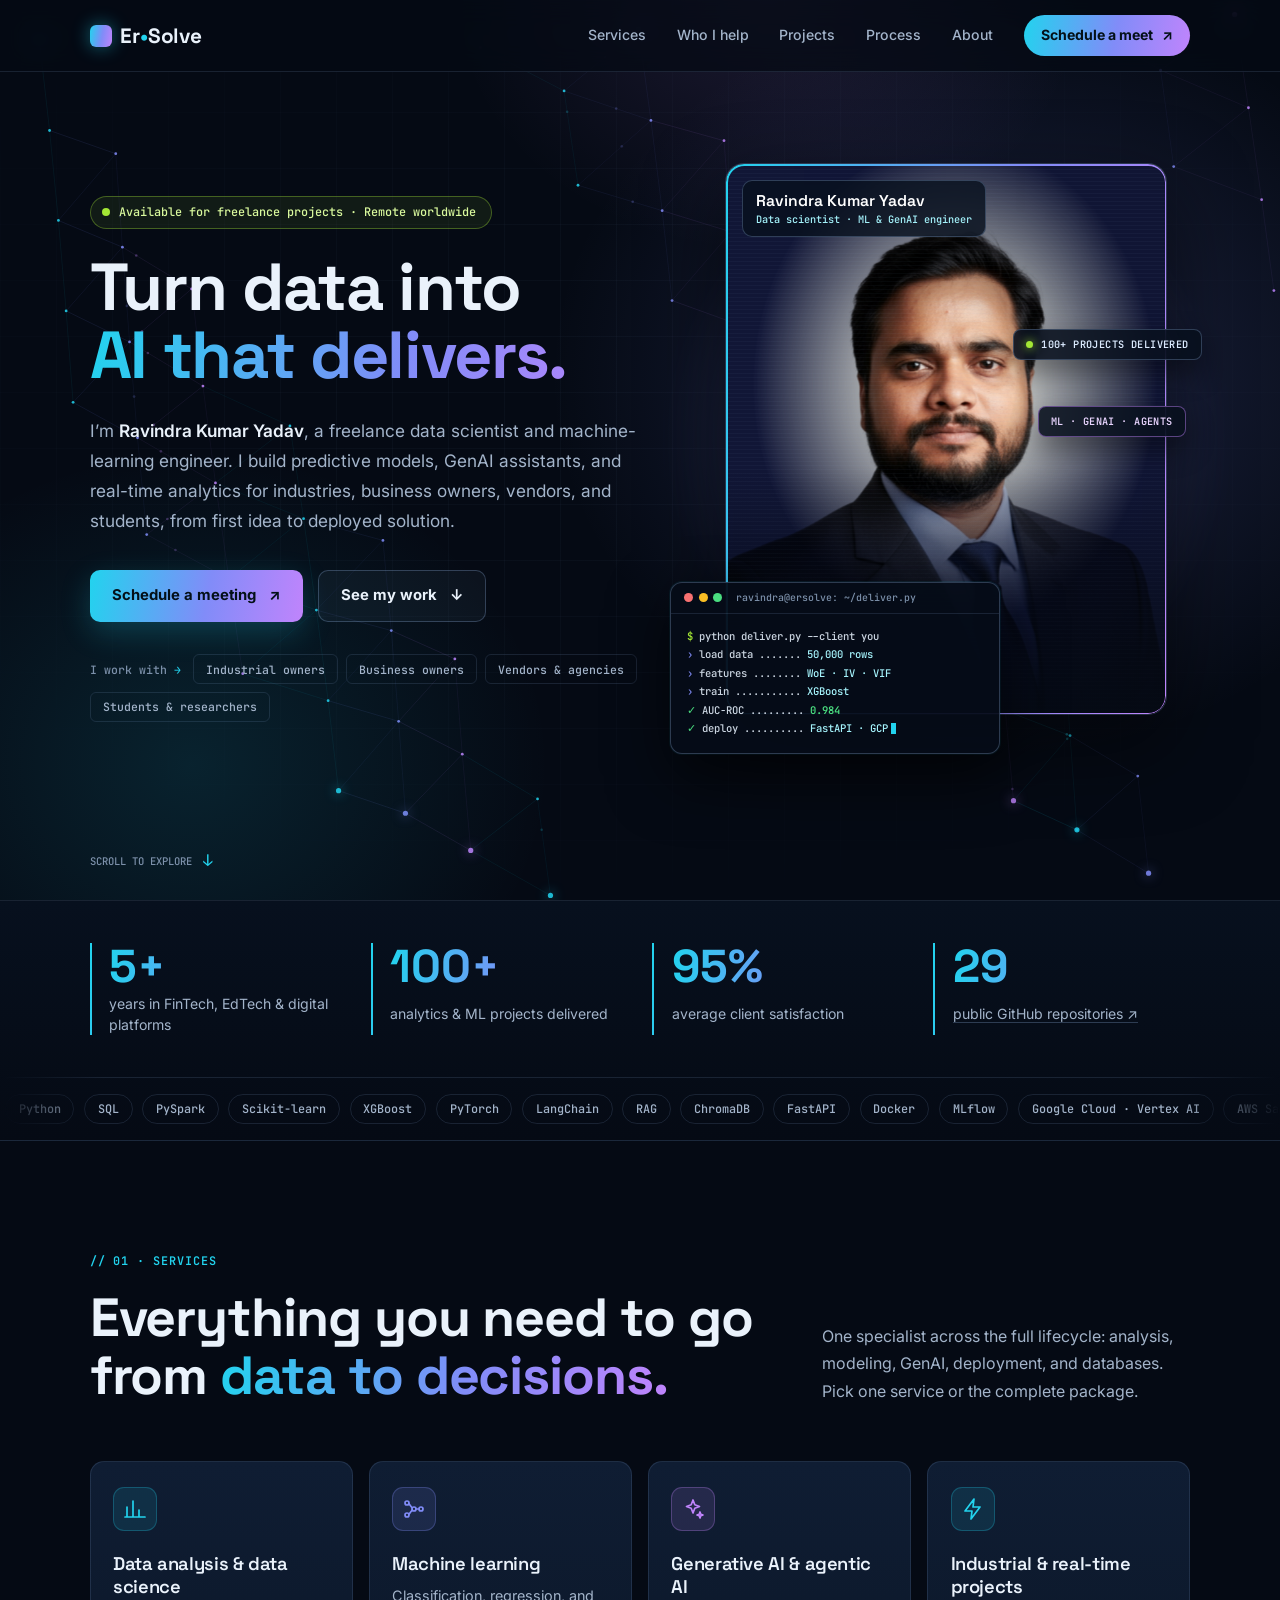
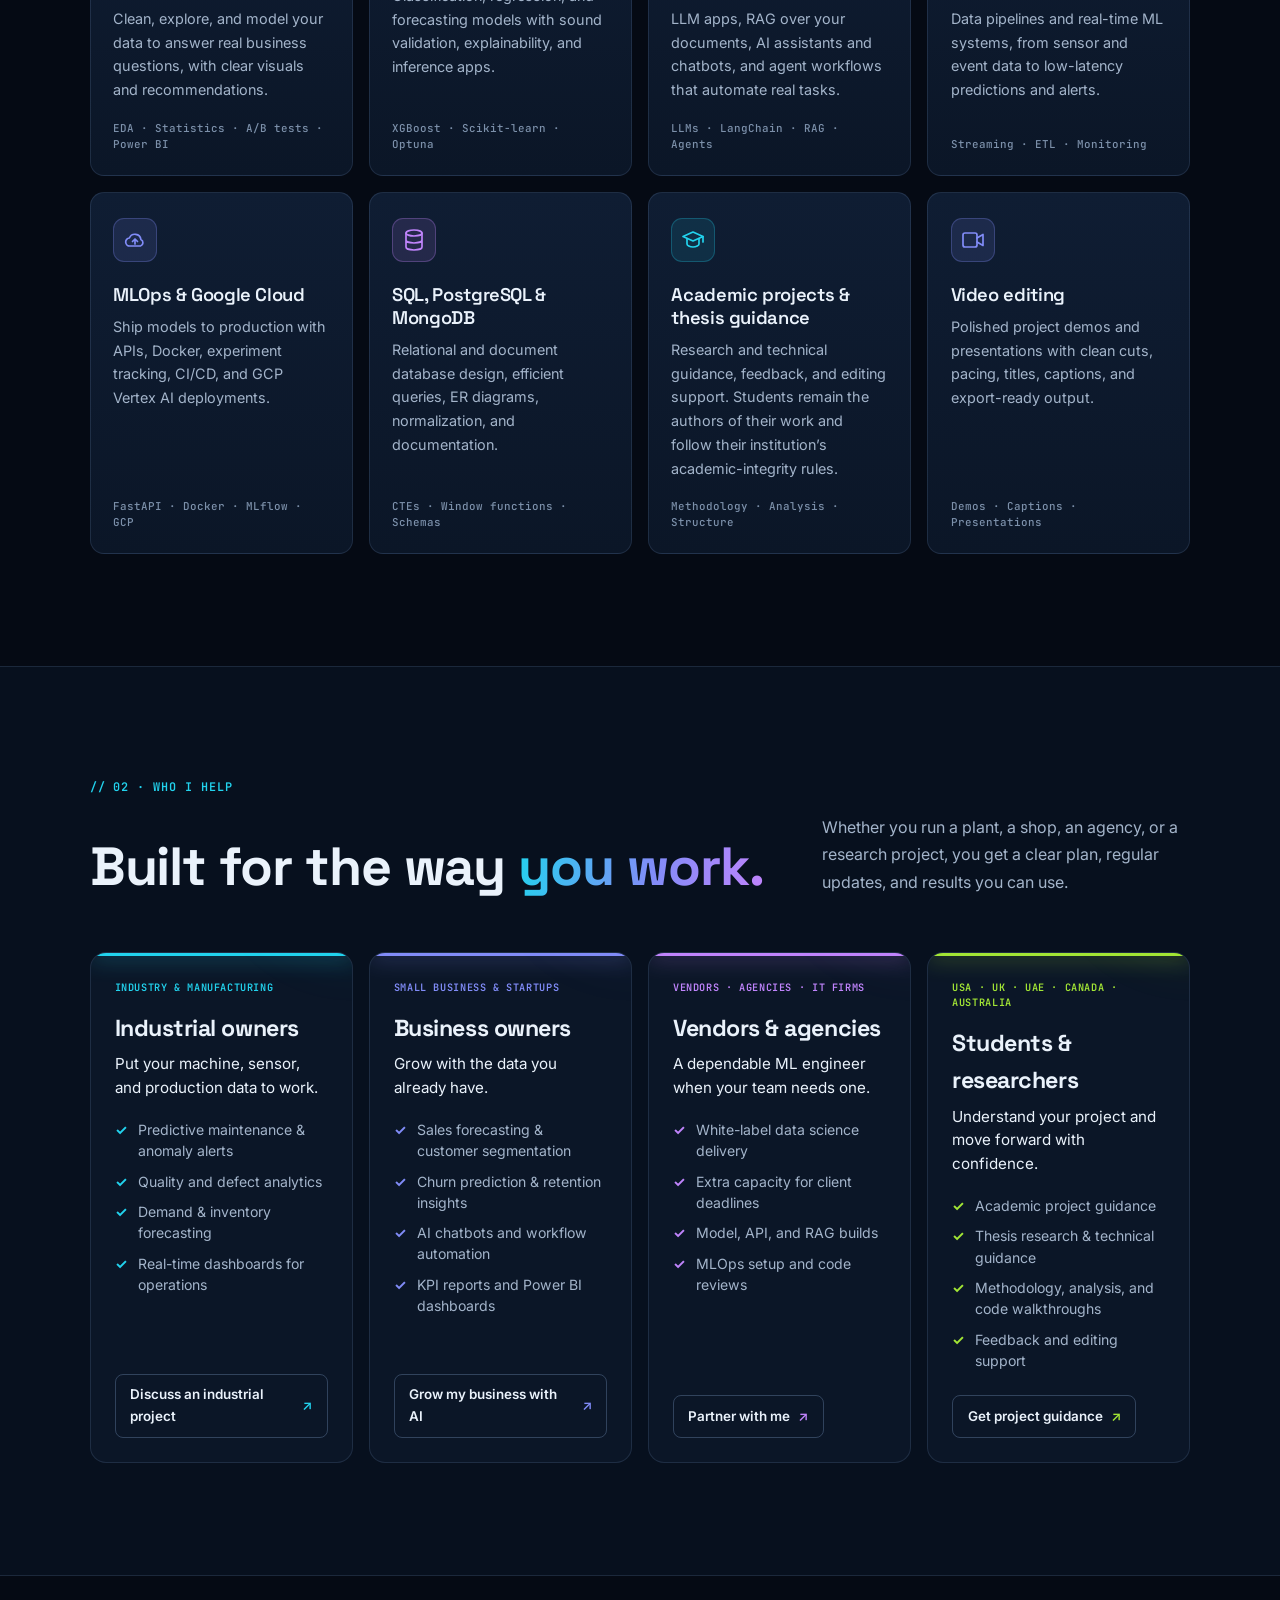
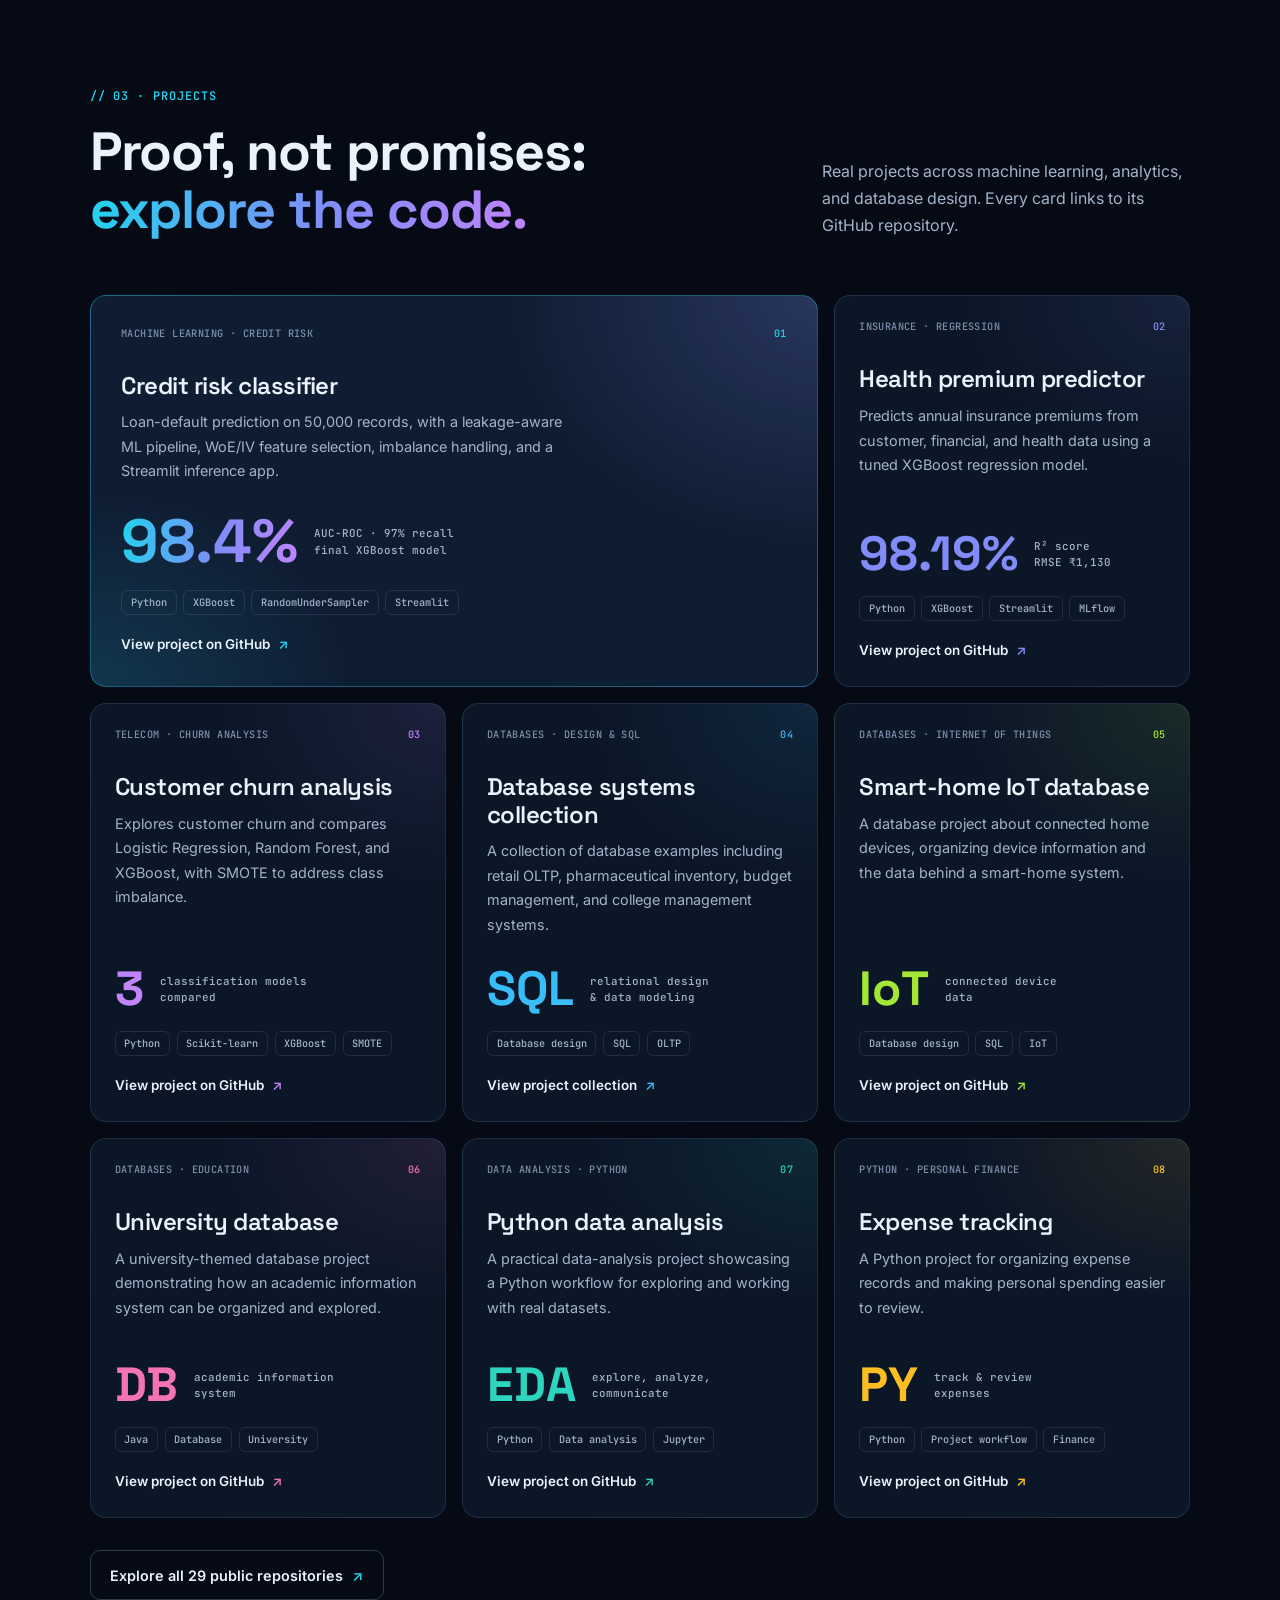
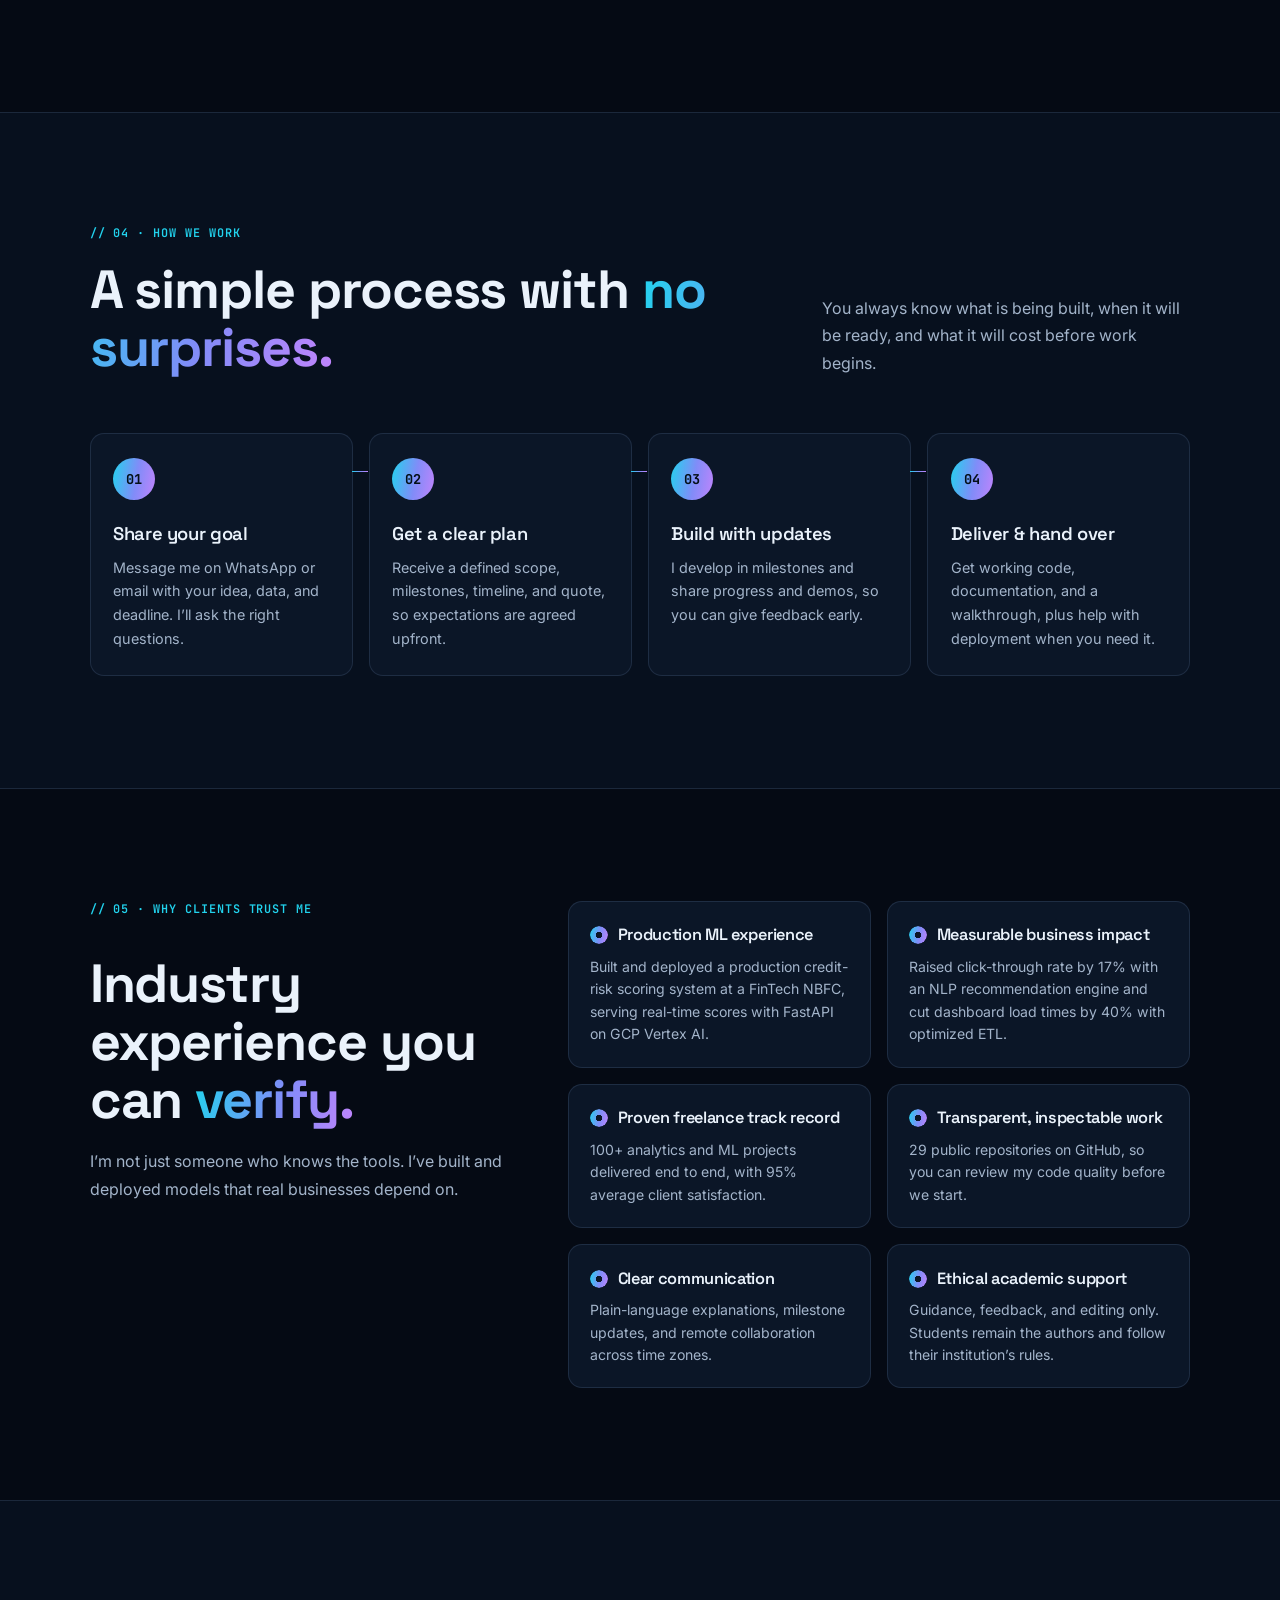
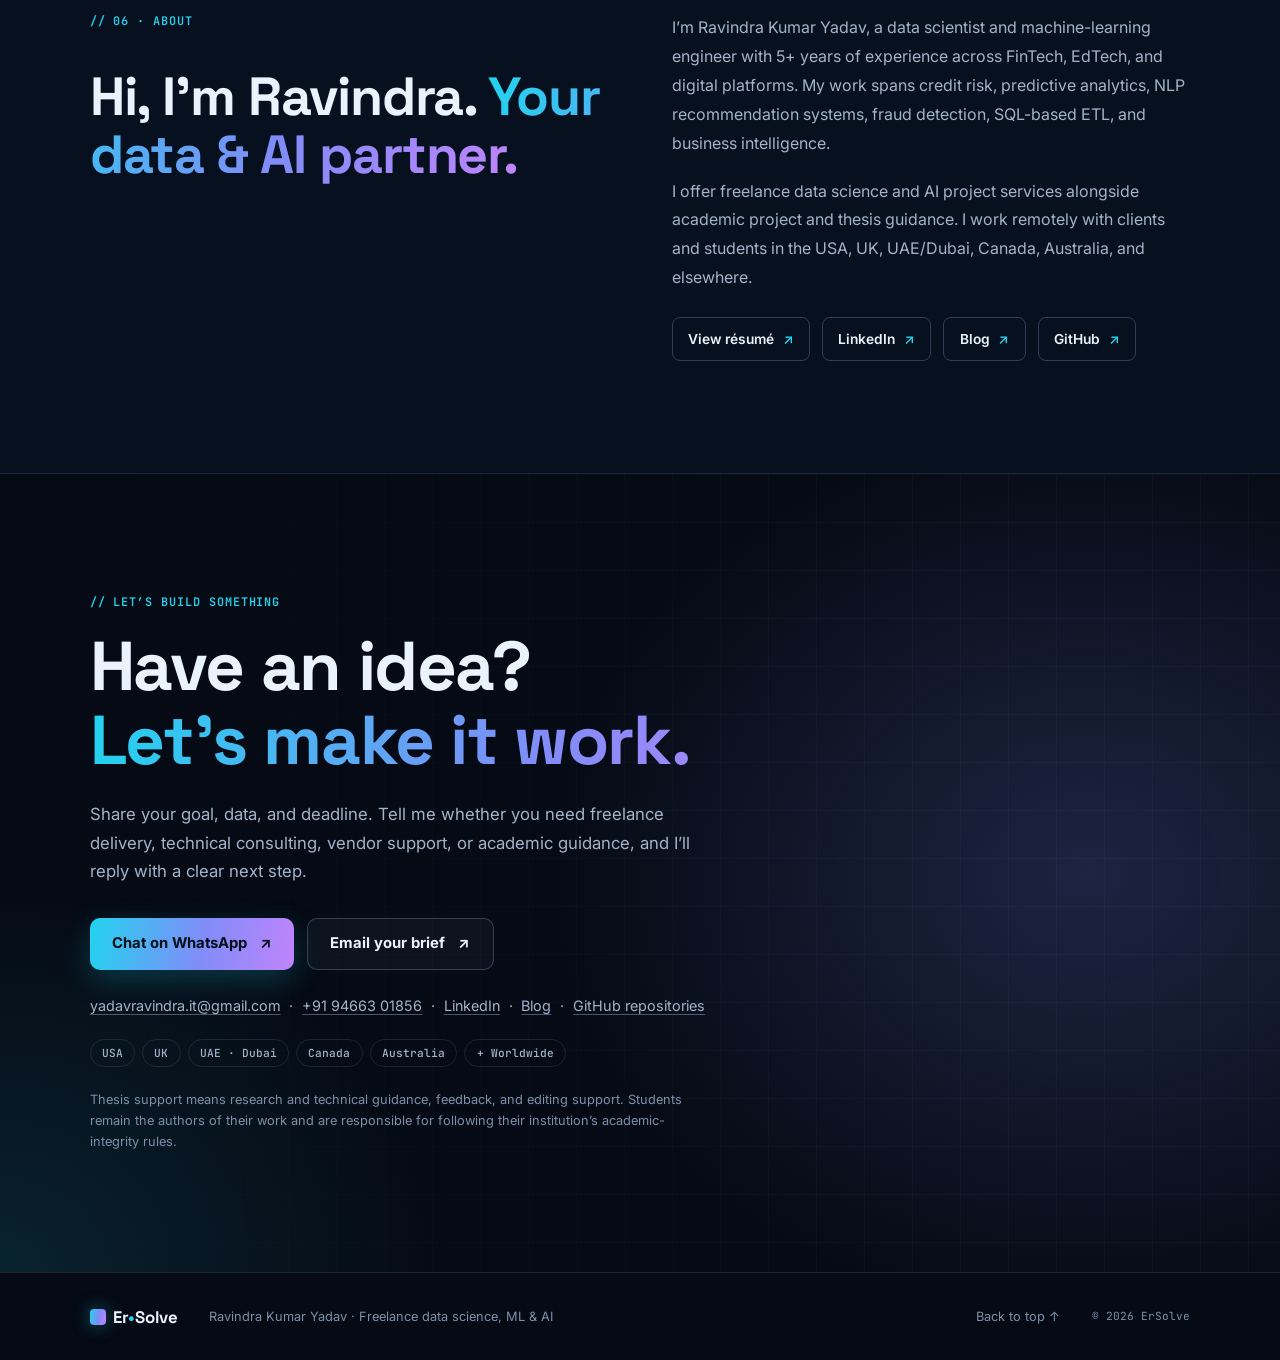
==== commit 509bd717: "Update index.html" ====
--- a/index.html
+++ b/index.html
@@ -26,7 +26,7 @@
     <link rel="preconnect" href="https://fonts.gstatic.com" crossorigin>
     <link href="https://fonts.googleapis.com/css2?family=Inter:wght@400;500;600;700&family=JetBrains+Mono:wght@400;500;600&family=Space+Grotesk:wght@500;600;700&display=swap" rel="stylesheet">
     <link rel="stylesheet" href="assets/css/styles.css?v=2">
-    <title>Ersolve | Freelance Data Scientist & ML Engineer – Ravindra Kumar Yadav</title>
+    <title>Ersolve | Freelance Data Scientist & ML Engineer – Ravindra Yadav</title>
 </head>
 <body>
     <!-- Google Tag Manager (noscript) -->
